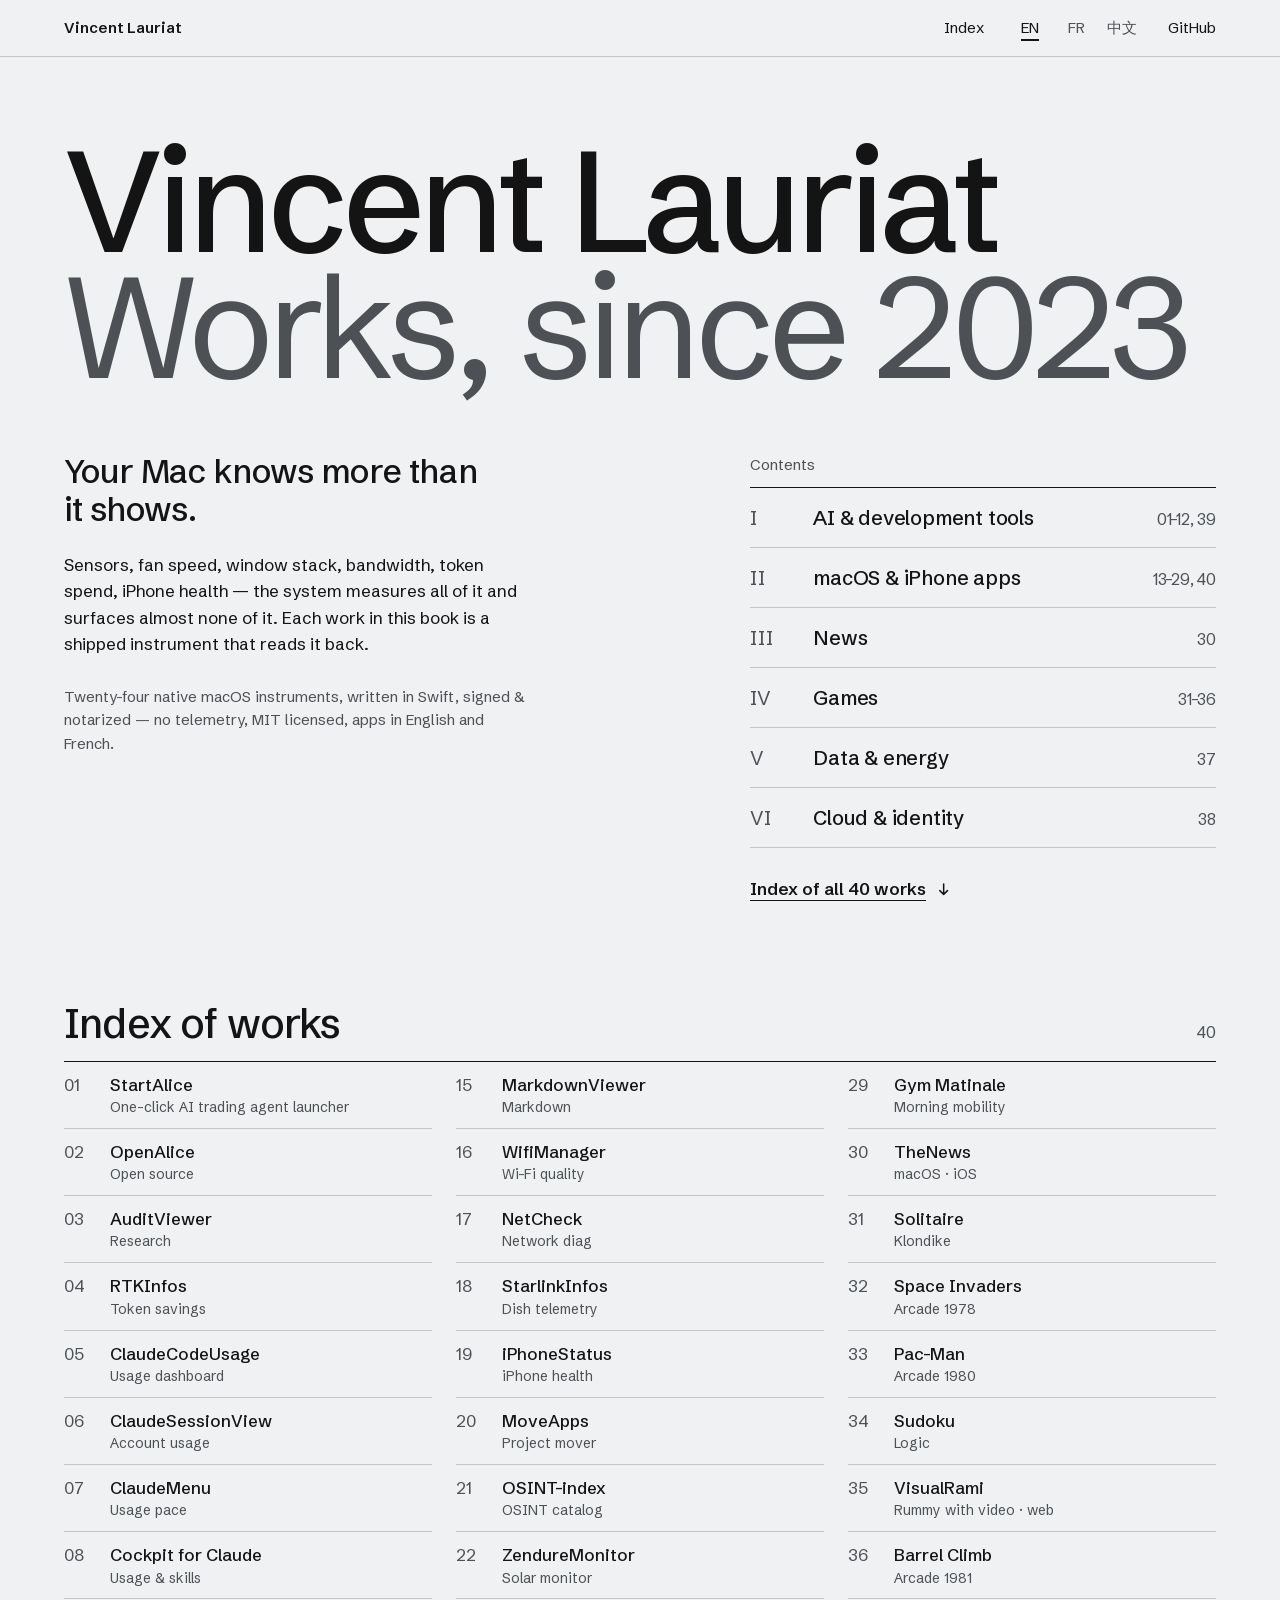
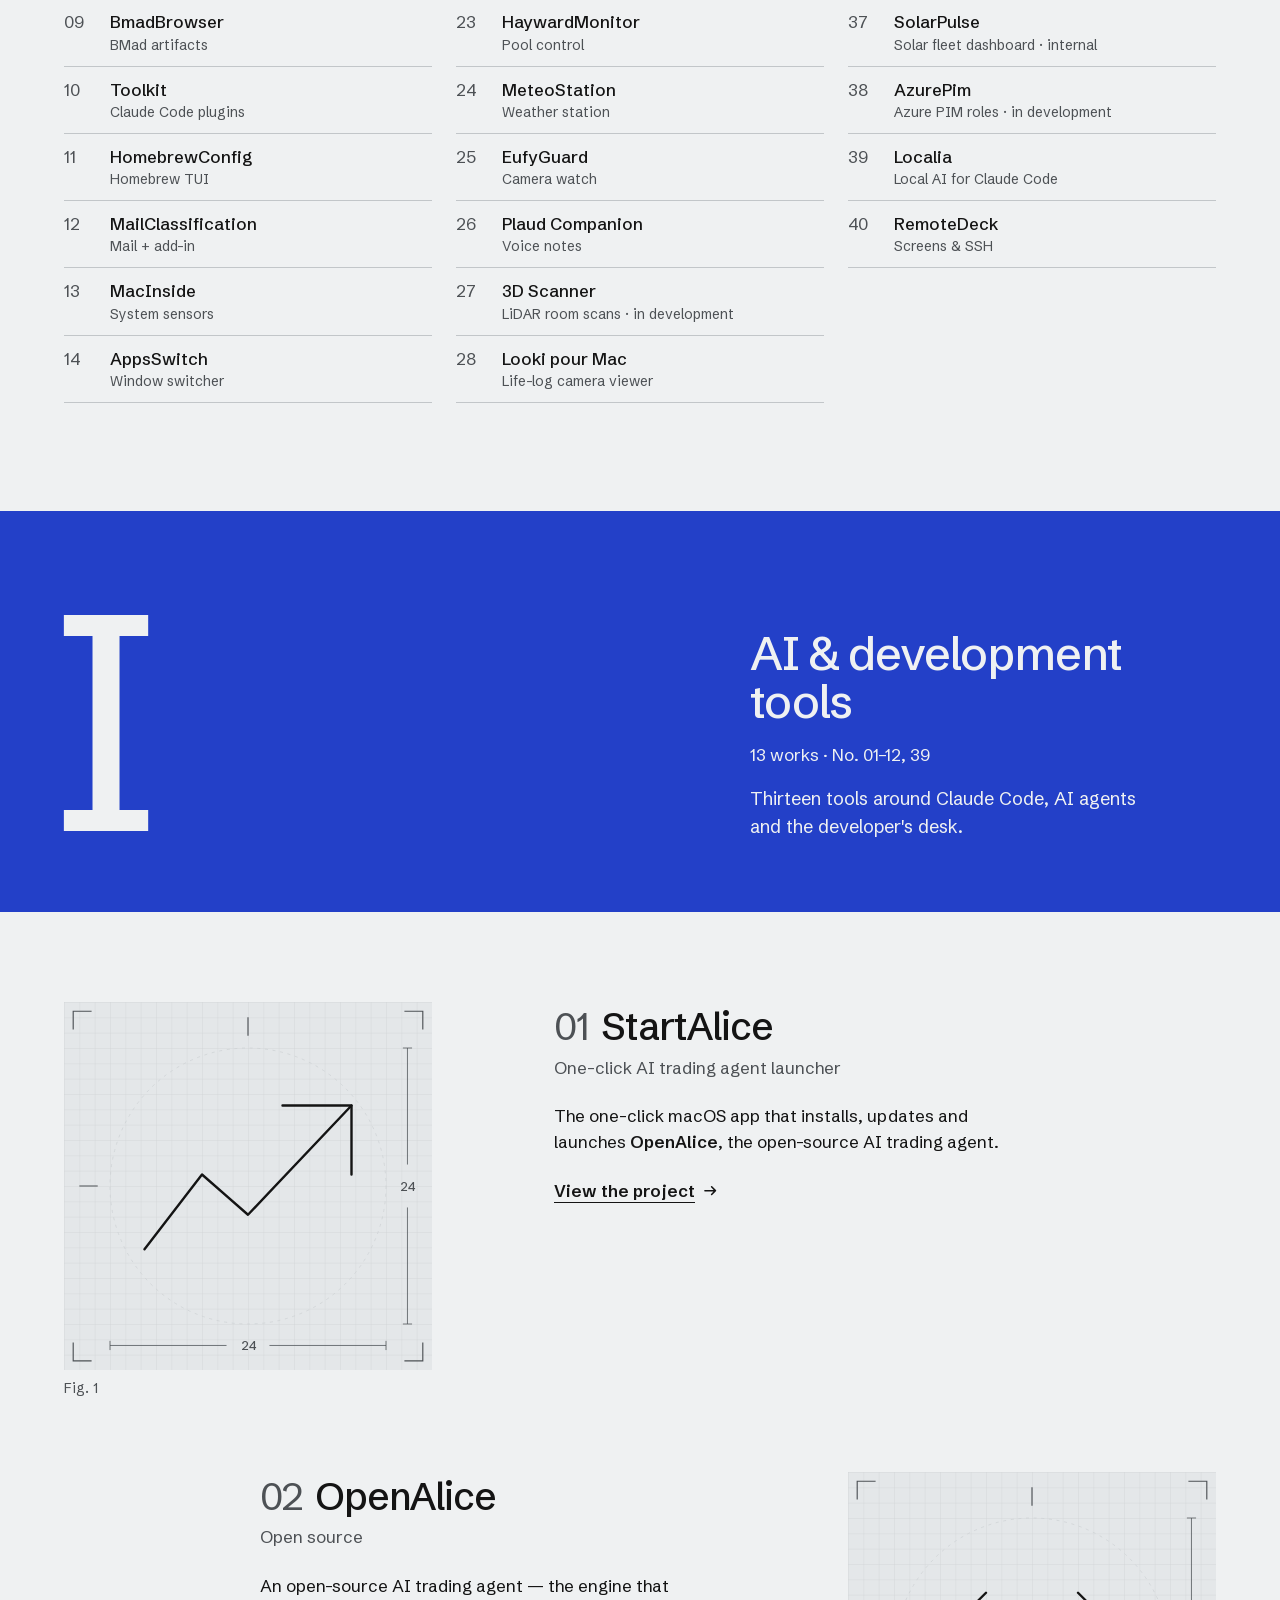
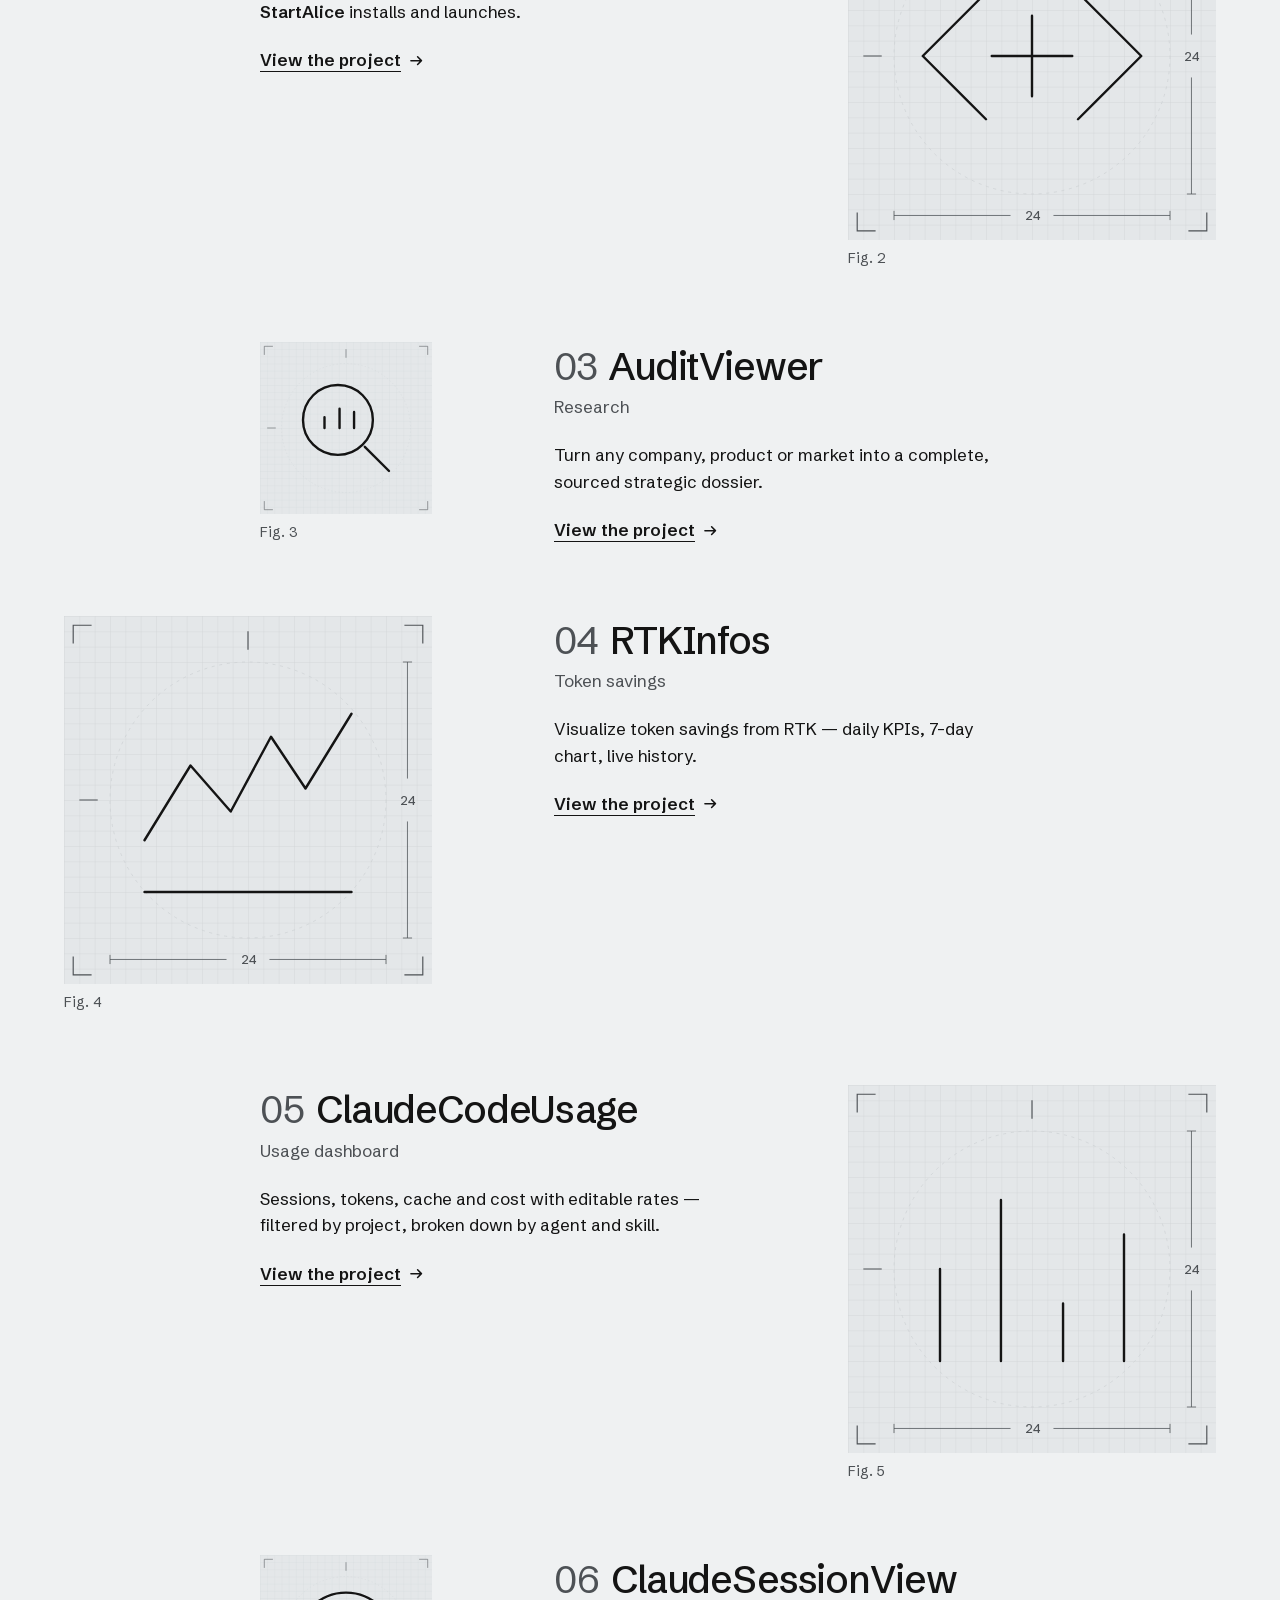
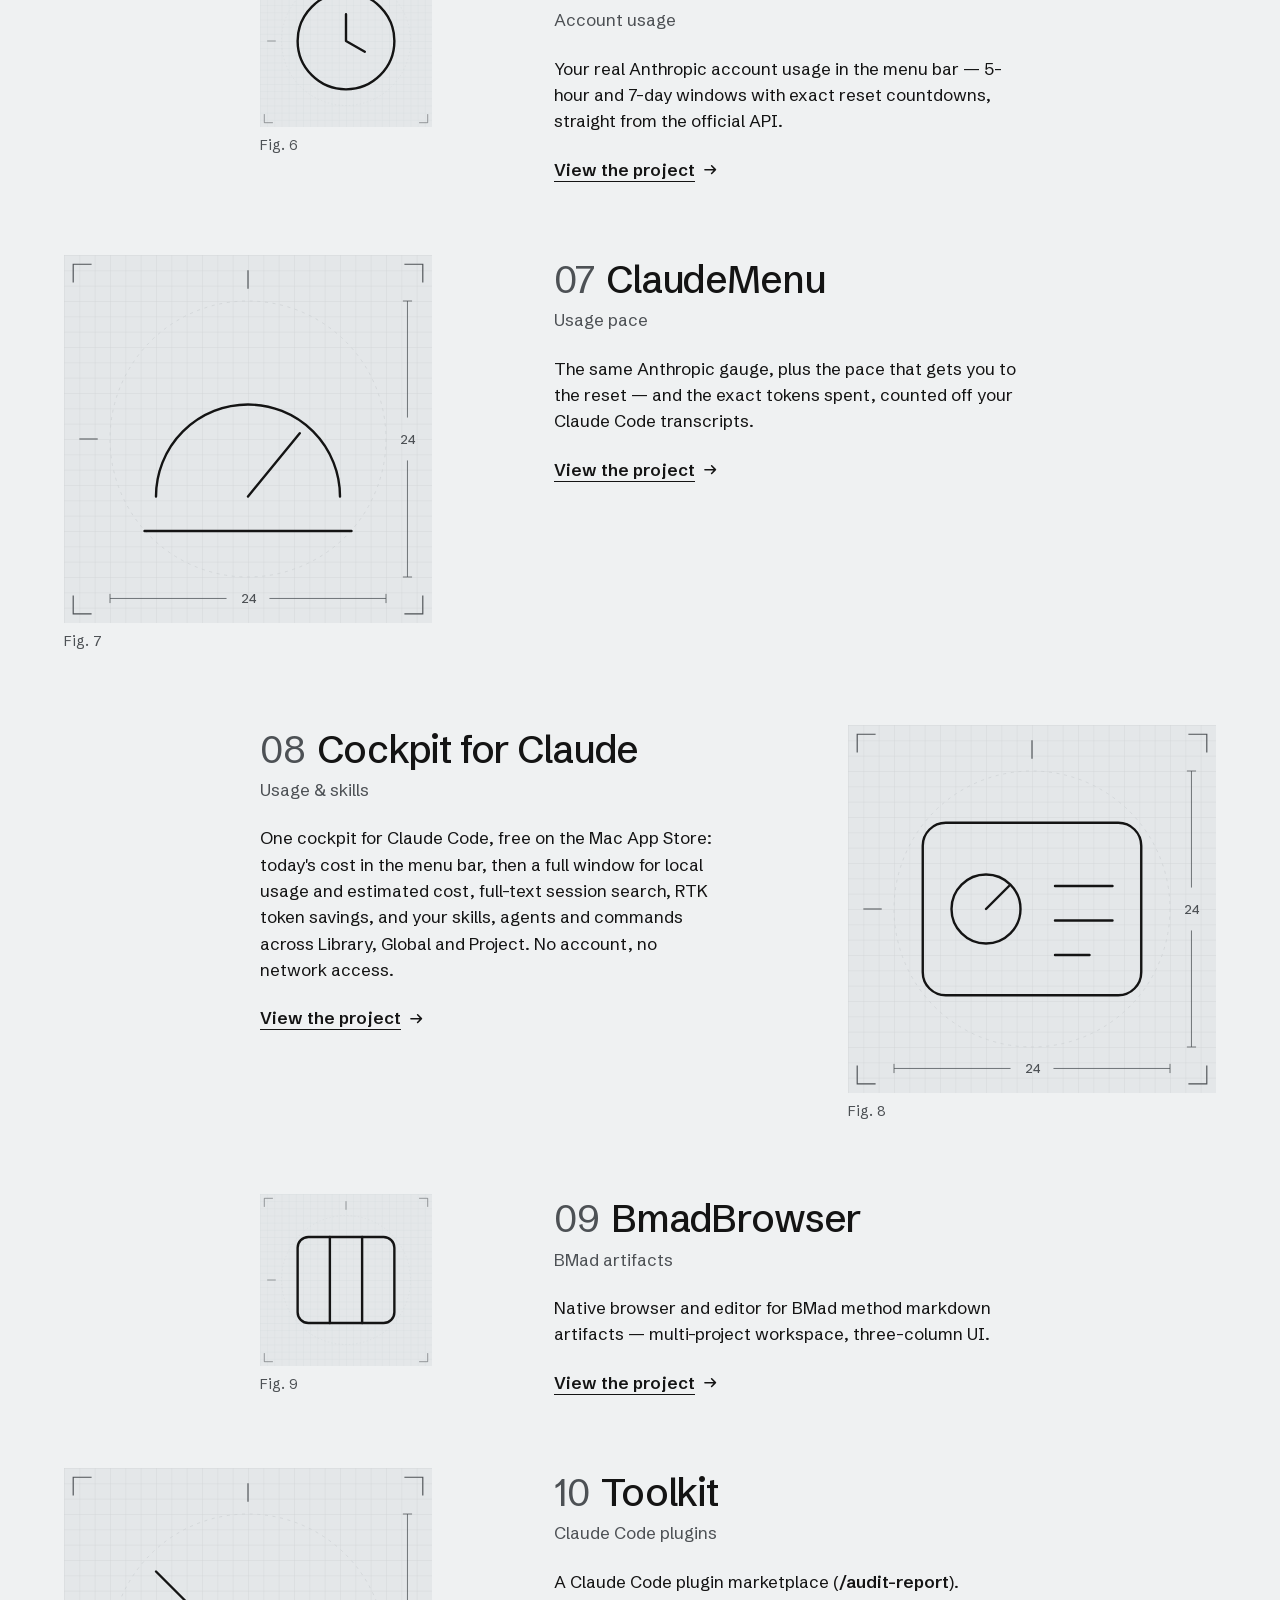
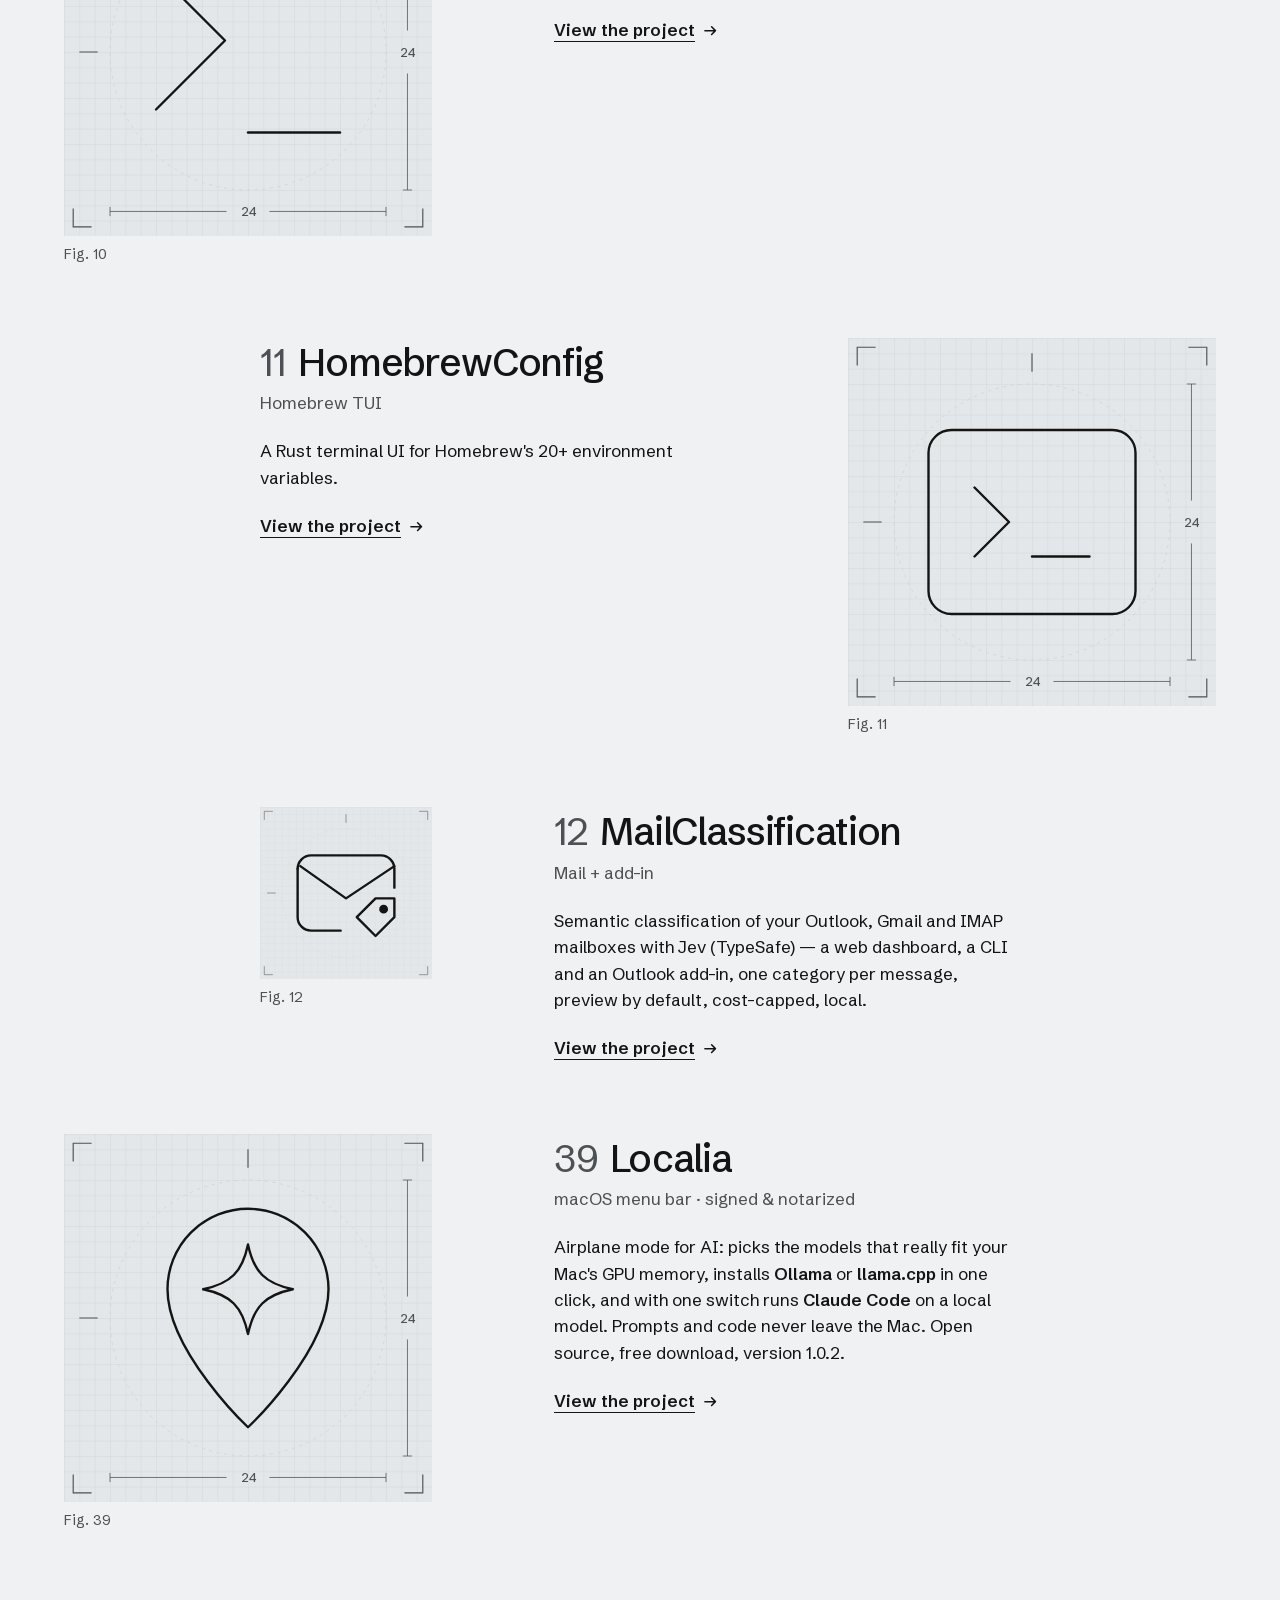
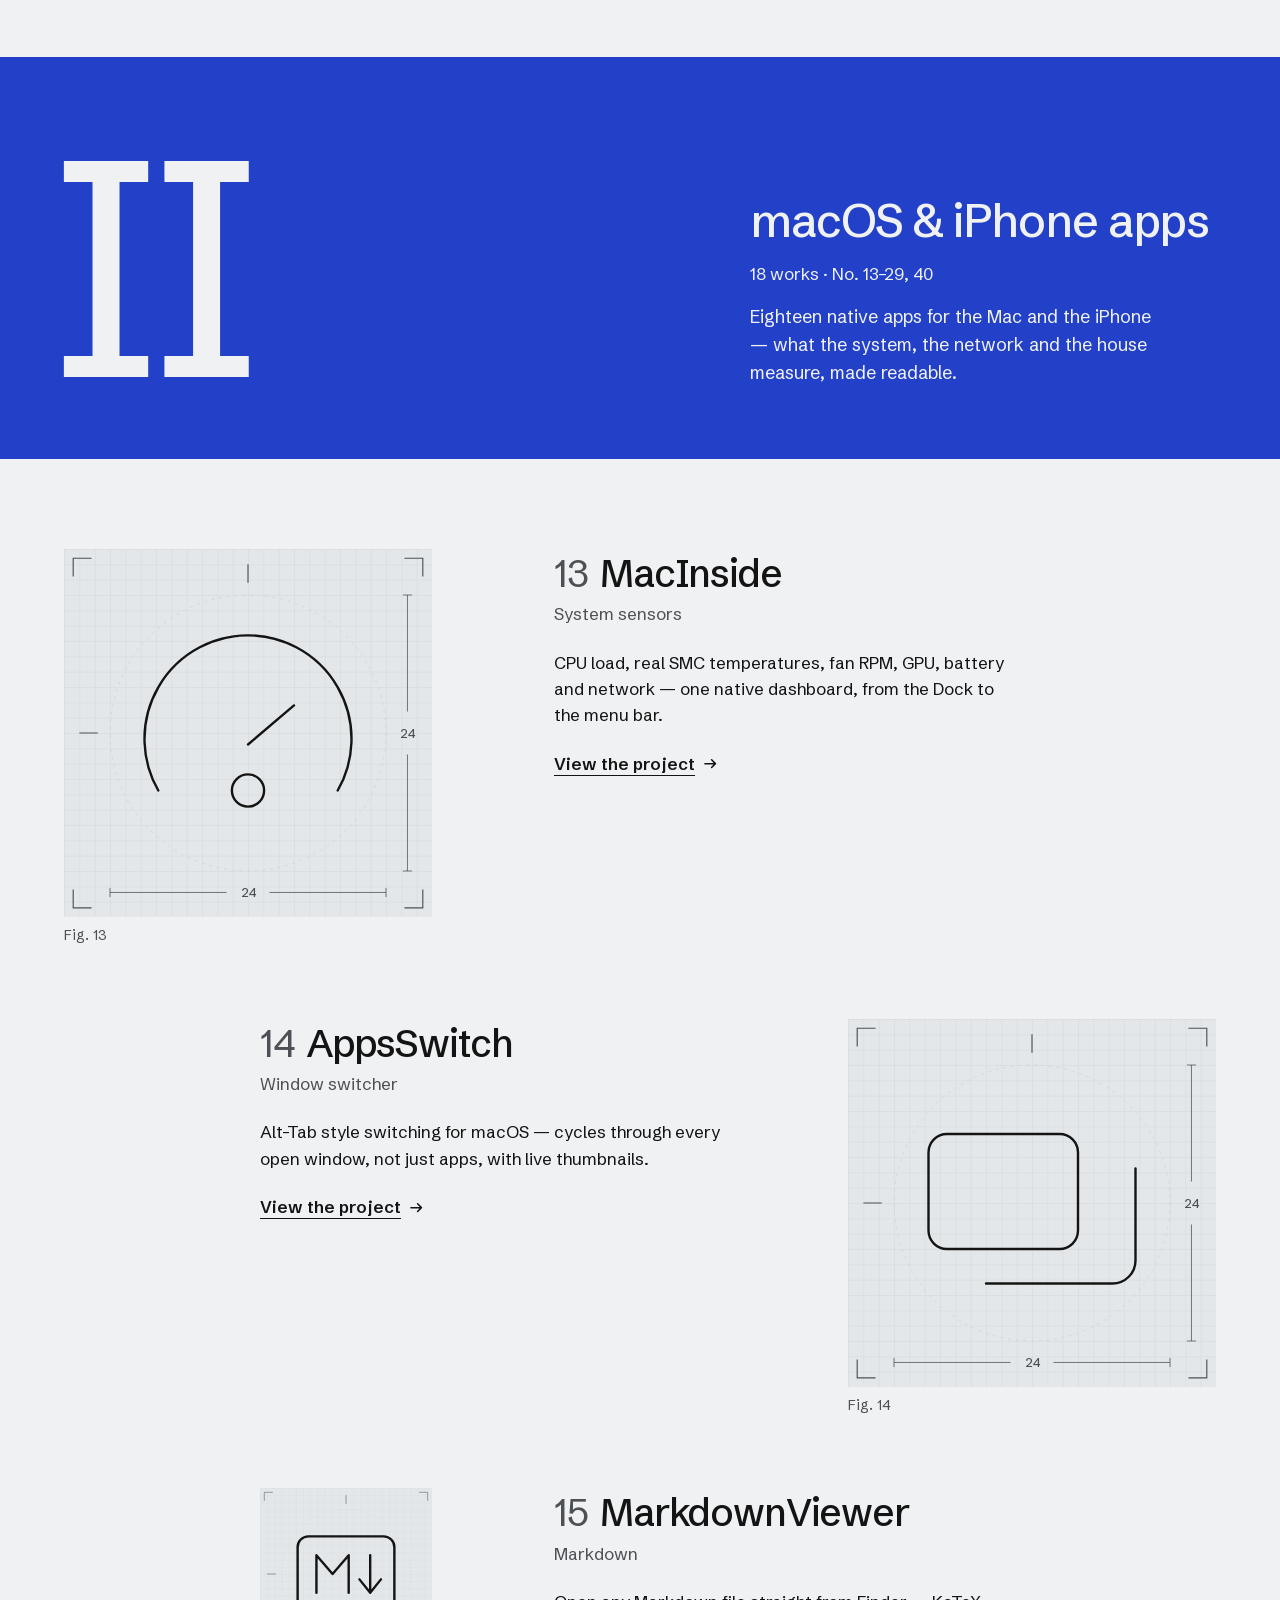
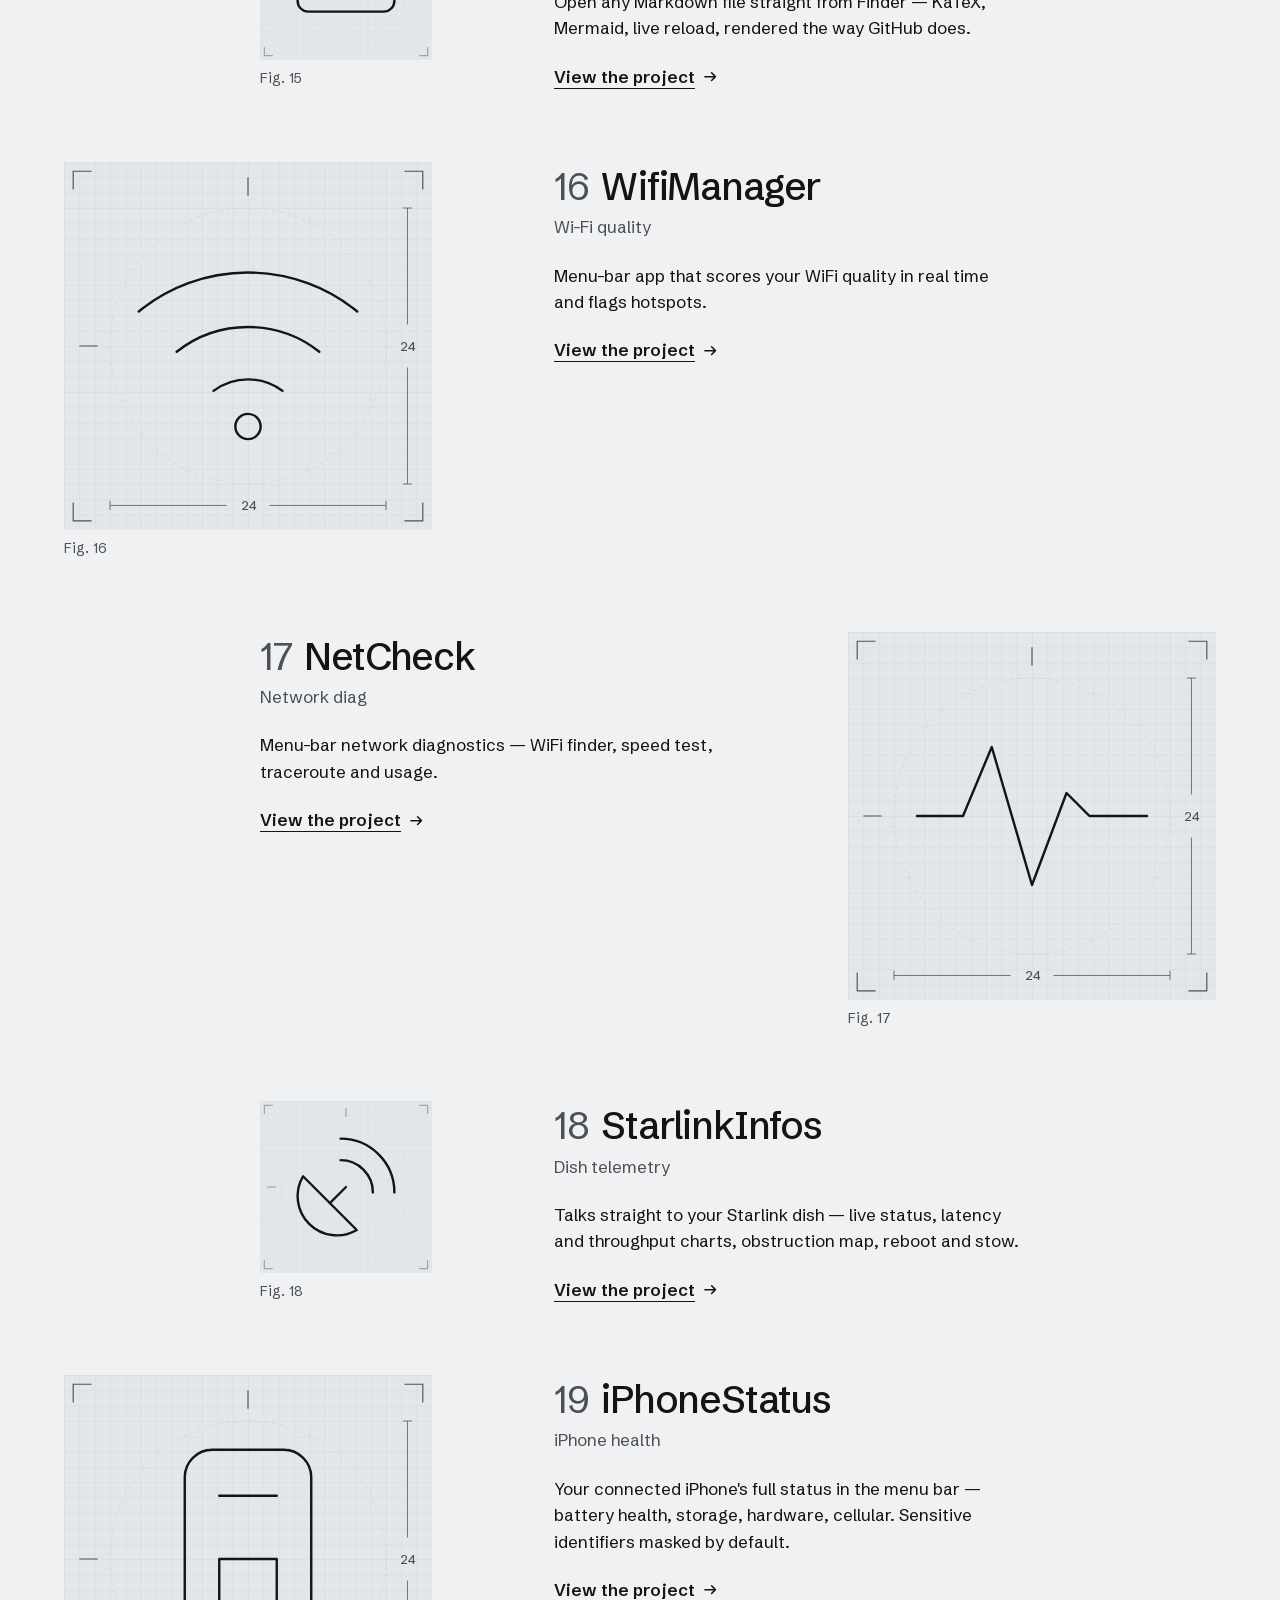
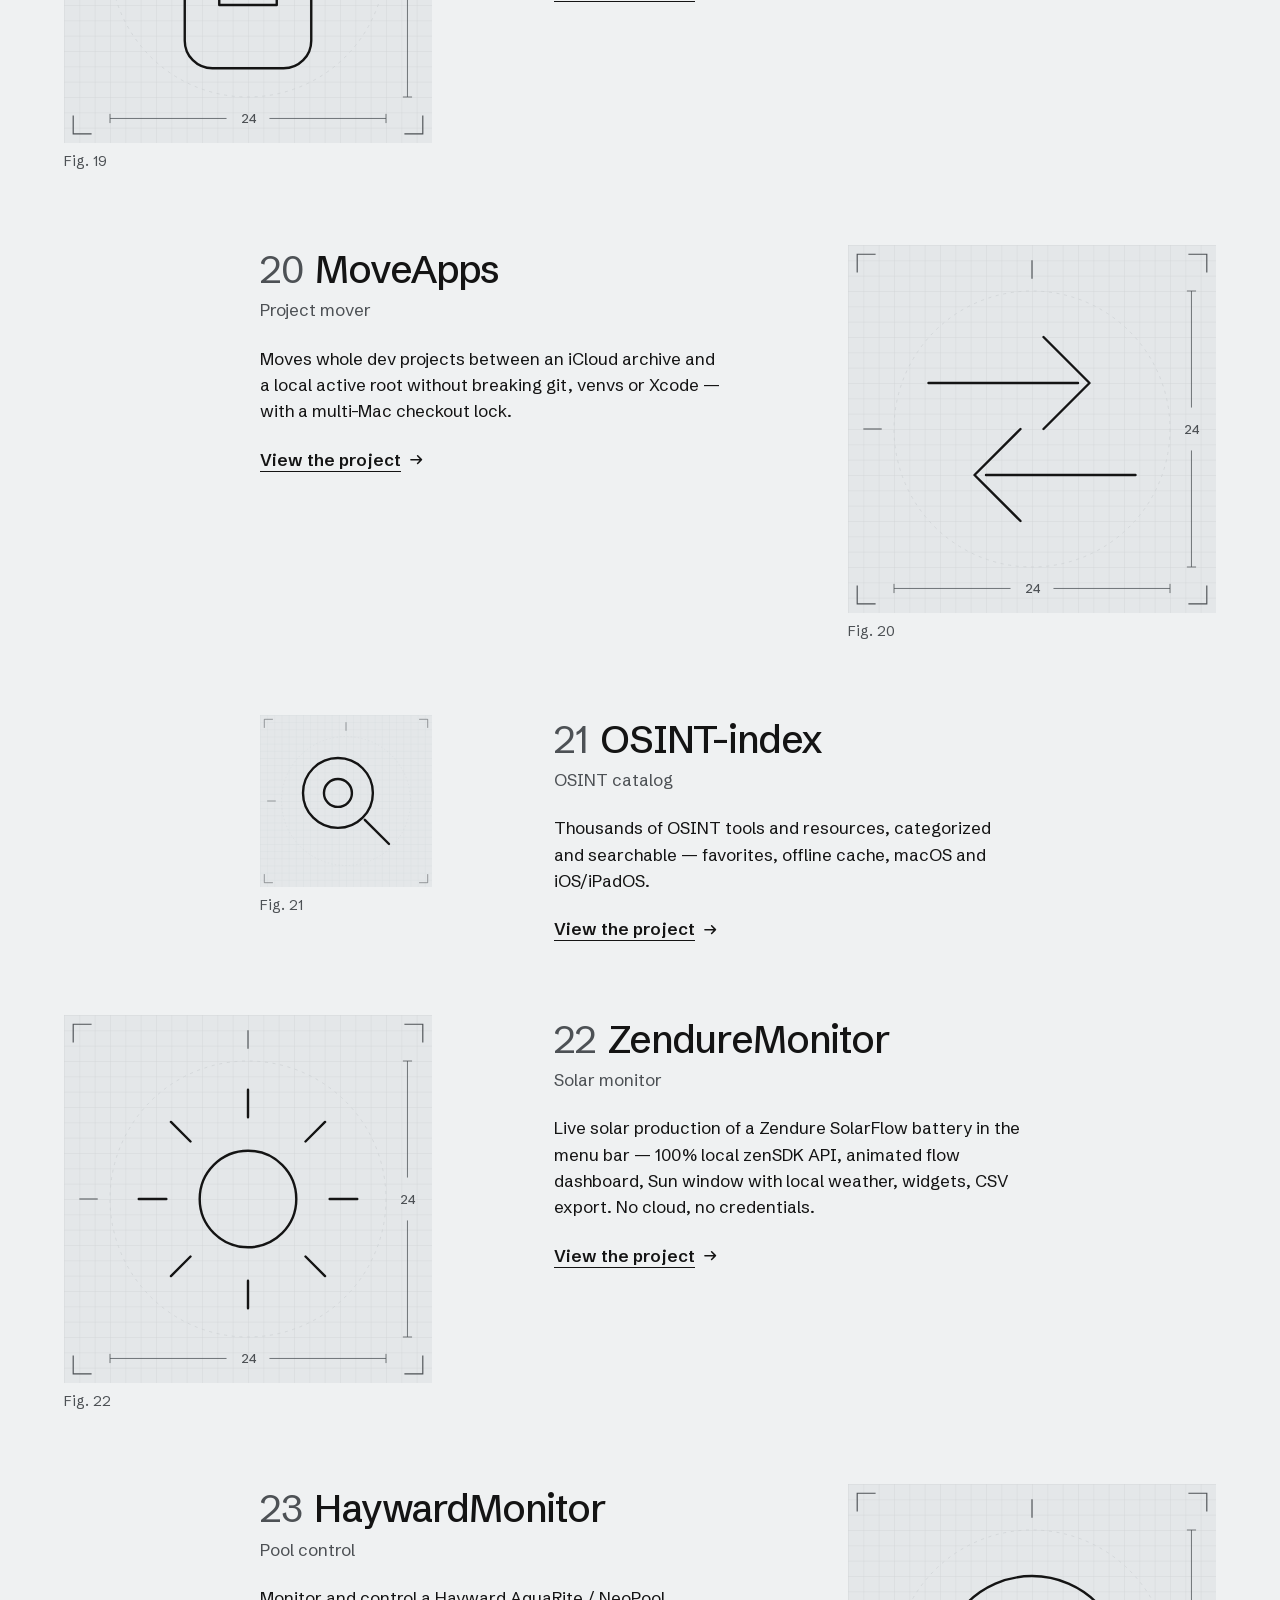
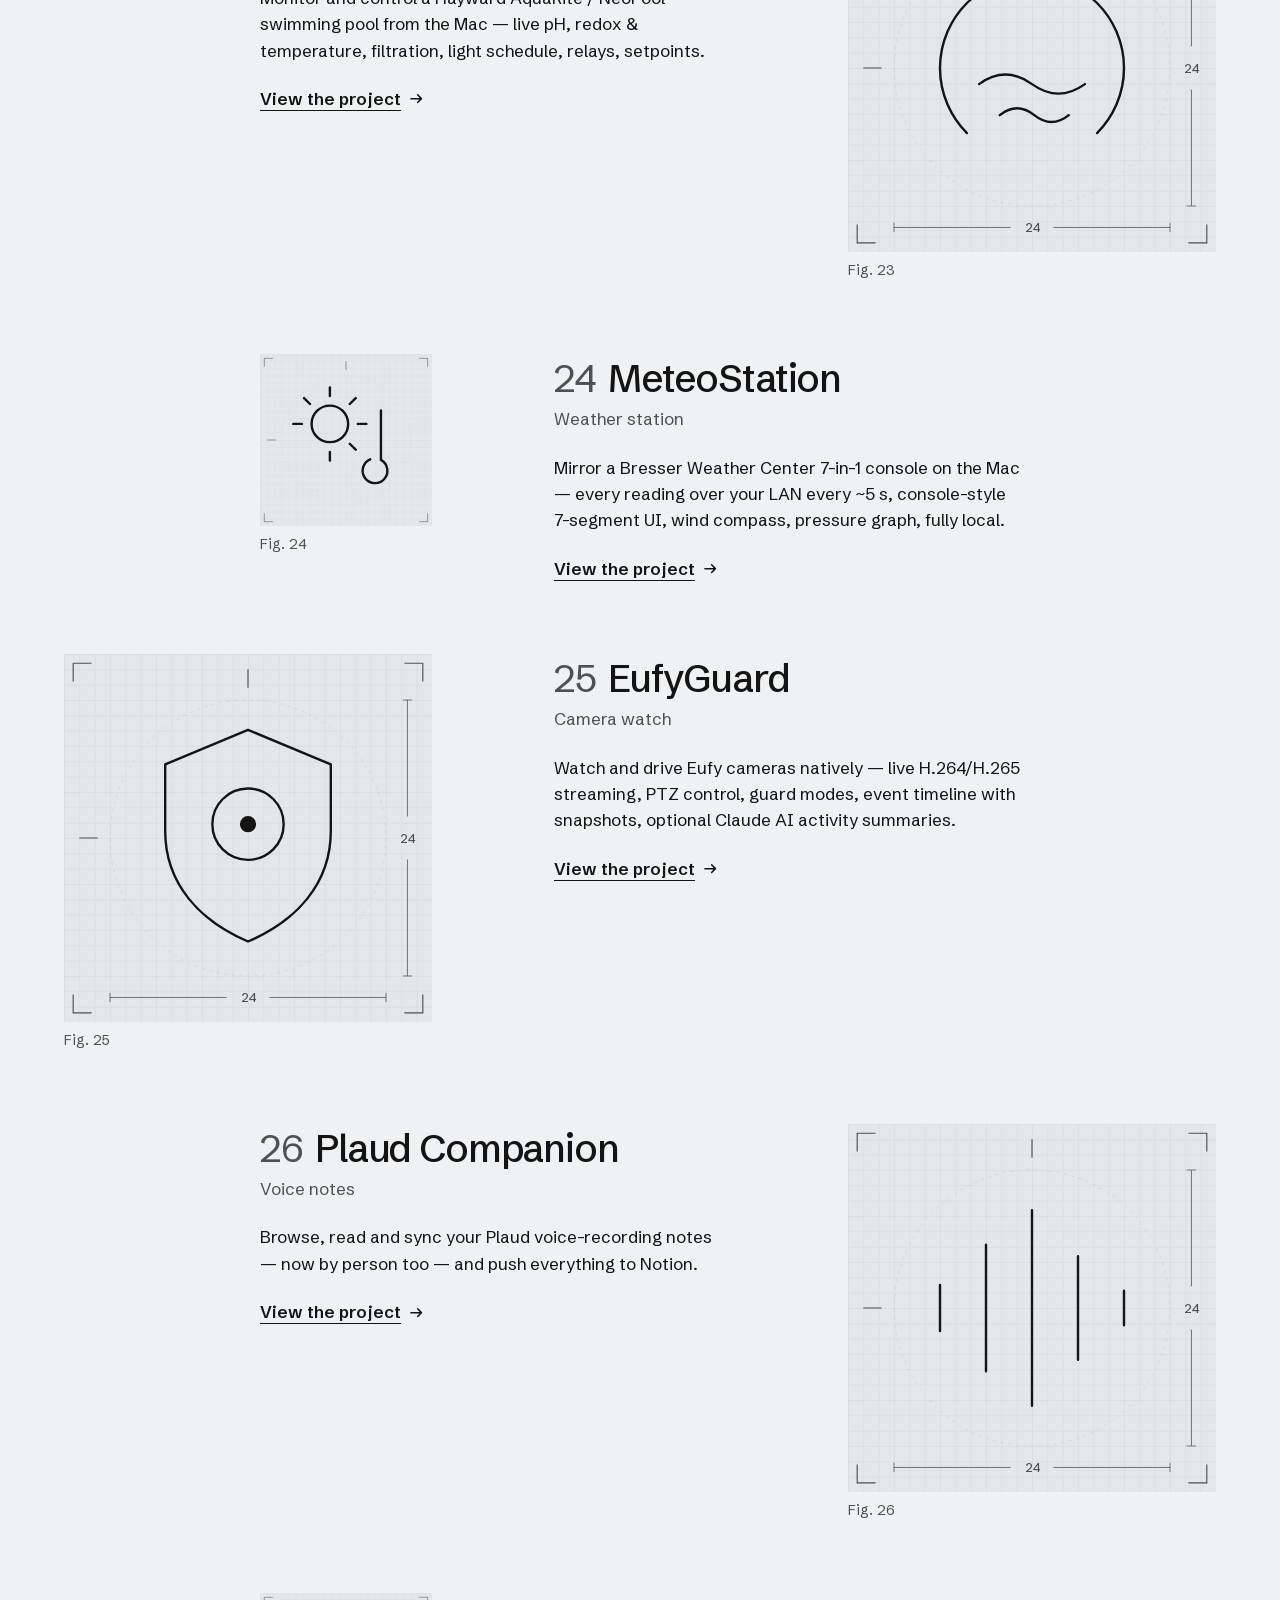
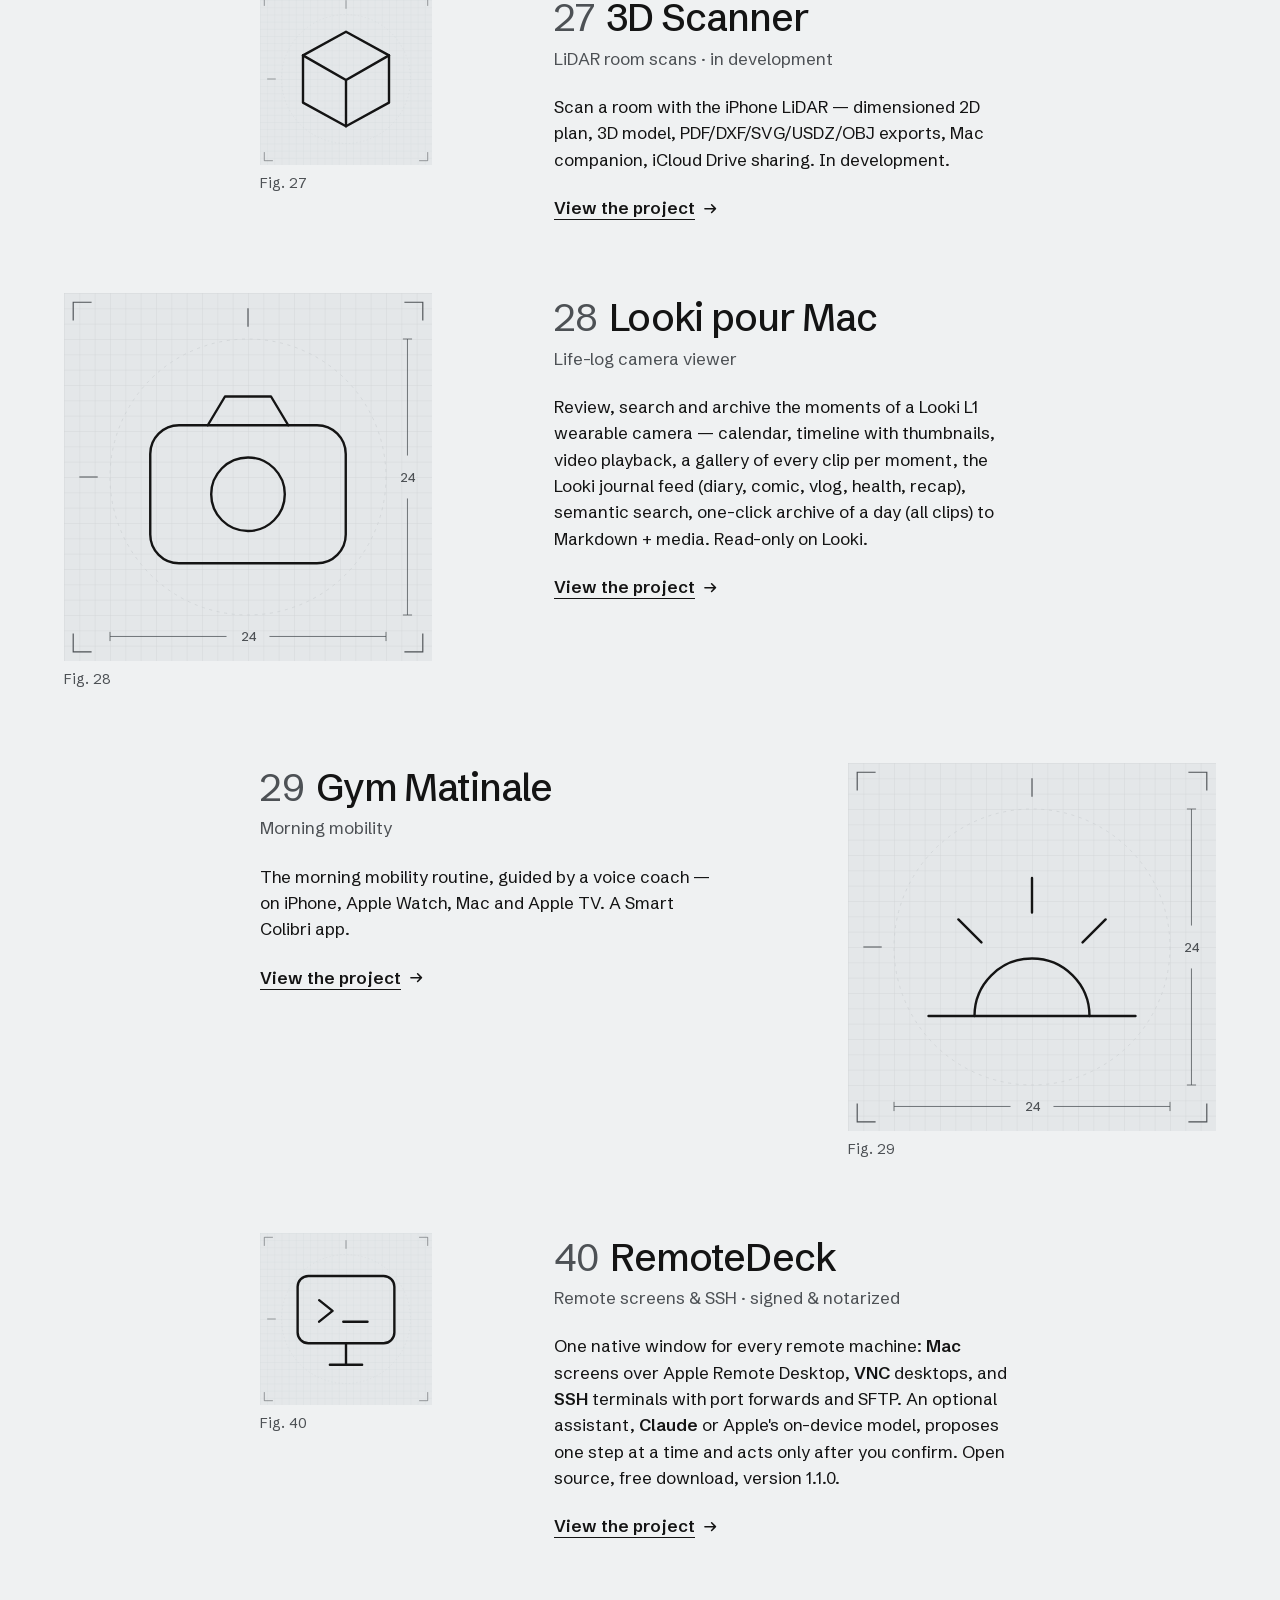
==== index.html @ 37951063 "feat: add RemoteDeck (No. 40) to the macOS apps chapter Card in EN/FR/zh-Hant, index entry, contents" ====
<!DOCTYPE html>
<html lang="en">
<head>
<meta charset="UTF-8">
<meta name="viewport" content="width=device-width, initial-scale=1.0">
<title>Vincent Lauriat — Native macOS instruments, open source</title>
<meta name="description" content="Native, notarized macOS &amp; iOS apps and open-source AI tools by Vincent Lauriat: MacInside, TheNews, StartAlice, OpenAlice, MarkdownViewer, RemoteDeck, AppsSwitch, StarlinkInfos, iPhoneStatus, RTKInfos, ClaudeCodeUsage, ClaudeSessionView, ClaudeMenu, Cockpit for Claude, MailClassification, AuditViewer, NetCheck, WifiManager, BmadBrowser, Plaud Companion, Looki pour Mac, 3D Scanner, Gym Matinale, MoveApps, OSINT-index, HomebrewConfig, Toolkit, ZendureMonitor, HaywardMonitor, MeteoStation, EufyGuard, Solitaire, Space Invaders, Pac-Man, Sudoku, VisualRami, Barrel Climb, AzurePim, Localia.">
<meta property="og:title" content="Vincent Lauriat — Native macOS instruments, open source">
<meta property="og:description" content="Twenty-four native macOS instruments that surface what the system keeps to itself — plus six games. Signed, notarized, open source, no telemetry.">
<meta property="og:type" content="website">
<meta property="og:url" content="https://vincentlauriat.github.io/">
<meta property="og:image" content="https://vincentlauriat.github.io/assets/og.png">
<meta property="og:image:width" content="1200">
<meta property="og:image:height" content="630">
<meta name="twitter:card" content="summary_large_image">
<meta name="theme-color" content="#eff1f2">
<link rel="icon" type="image/svg+xml" href="assets/favicon.svg">
<!-- Schibsted Grotesk (OFL), variable 400–900, sous-ensemble latin auto-hébergé : 47 Ko,
     la seule fonte de la page. Le chinois tombe sur la pile système de base.css. -->
<link rel="preload" href="assets/schibsted.woff2" as="font" type="font/woff2" crossorigin>
<link rel="stylesheet" href="assets/base.css">
<style>
  /* ══ LA MONOGRAPHIE ═══════════════════════════════════════════════════
     Le hub est le livre d'agence d'un seul auteur : page de titre, sommaire,
     index des réalisations, quatre chapitres ouverts par une pleine page cobalt,
     chaque réalisation présentée comme une planche dessinée — son pictogramme
     retracé au trait sur une trame de construction — et une légende.
     Papier gris clair, encre, un seul bleu. Grille de 12 colonnes.
     base.css garde le trilingue et le plancher a11y. */

  @font-face{font-family:"Schibsted Grotesk";src:url("assets/schibsted.woff2") format("woff2");
    font-weight:400 900;font-display:swap}

  :root{
    --paper:#eff1f2;    /* papier gris clair froid, ni crème ni blanc pur */
    --plate:#e4e7e9;    /* fond des planches */
    --ink:#141414;
    --ink-2:#4d5155;    /* légendes, rôles : 7.1:1 sur le papier, 6.4:1 sur les planches */
    --rule:#c2c6c9;
    --grid:#cfd3d6;     /* trame de construction */
    --cobalt:#2340c8;   /* l'unique couleur : ouvertures de chapitre, survol */
    --on-cobalt:#eff1f2;
    --accent:var(--cobalt); --on-accent:var(--on-cobalt);
    --sans:"Schibsted Grotesk", -apple-system, BlinkMacSystemFont, "Segoe UI", Helvetica, Arial,
           "PingFang TC", "Noto Sans TC", "Microsoft JhengHei", sans-serif;
    --gut:clamp(20px,5vw,72px);
    --col:24px;
  }
  html{color-scheme:light;background:var(--paper);scroll-padding-top:72px}
  body{font-family:var(--sans);font-size:1.0625rem;line-height:1.55;color:var(--ink);background:var(--paper);
    -webkit-font-smoothing:antialiased;font-feature-settings:"tnum" 0}
  html body.lang-zh{font-family:var(--sans)}
  html body.lang-zh .title h1{font-size:clamp(3rem,8.4vw,8.5rem);line-height:1}
  /* base.css redescend les h2 en chinois : on rétablit l'échelle du livre */
  html body.lang-zh .index h2{font-size:clamp(1.8rem,3.2vw,2.8rem)}
  html body.lang-zh .op-text h2{font-size:clamp(2rem,3.6vw,3.4rem)}
  html body.lang-zh .colophon h2{font-size:1.25rem}
  h1,h2,h3{font-weight:500;letter-spacing:-.02em;line-height:1.05}
  ::selection{background:var(--cobalt);color:var(--on-cobalt)}
  a{color:inherit}
  :focus-visible{outline:2px solid var(--cobalt);outline-offset:4px;border-radius:0}
  .wrap{max-width:1440px;margin-inline:auto;padding-inline:var(--gut)}
  .g12{display:grid;grid-template-columns:repeat(12,minmax(0,1fr));column-gap:var(--col)}
  .num{font-variant-numeric:tabular-nums}

  /* ── Titre courant ── */
  .running{position:sticky;top:0;z-index:20;background:var(--paper);border-bottom:1px solid var(--rule)}
  .running .wrap{display:flex;align-items:center;gap:24px;min-height:56px;font-size:.9375rem}
  .running .au{font-weight:600;text-decoration:none}
  .running .chap{color:var(--ink-2);flex:1;white-space:nowrap;overflow:hidden;text-overflow:ellipsis}
  .running .ix{text-decoration:none;display:inline-flex;align-items:center;min-height:44px}
  .running .ix:hover,.running .gh:hover{text-decoration:underline;text-underline-offset:4px}
  .langs{display:flex;gap:2px}
  .langs button{font:inherit;min-height:44px;min-width:44px;padding:0 6px;border:0;background:transparent;color:var(--ink-2);cursor:pointer}
  .langs button.on{color:var(--ink);text-decoration:underline;text-underline-offset:6px;text-decoration-thickness:2px}
  .langs button:not(.on):hover{color:var(--ink)}
  .gh{text-decoration:none;display:inline-flex;align-items:center;min-height:44px}

  /* ── Page de titre ── */
  .title{padding:clamp(48px,9vh,112px) 0 clamp(56px,10vh,120px)}
  .title h1{grid-column:1/-1;font-size:clamp(3.4rem,11.2vw,11.5rem);line-height:.88;letter-spacing:-.04em;font-weight:500}
  .title h1 .sub{display:block;color:var(--ink-2);font-weight:400}
  .t-left{grid-column:1/7;margin-top:clamp(40px,7vh,88px)}
  .t-right{grid-column:8/-1;margin-top:clamp(40px,7vh,88px)}
  .thesis{font-size:clamp(1.6rem,2.6vw,2.4rem);line-height:1.12;font-weight:500;letter-spacing:-.02em;max-width:20ch}
  .lede{margin-top:24px;max-width:46ch;color:var(--ink)}
  .colophon-line{margin-top:28px;color:var(--ink-2);max-width:52ch;font-size:.9375rem}
  .lbl{font-size:.9375rem;color:var(--ink-2);padding-bottom:10px;border-bottom:1px solid var(--ink)}
  .contents{list-style:none}
  .contents a{display:grid;grid-template-columns:3.2rem minmax(0,1fr) auto;align-items:baseline;gap:12px;
    padding:14px 0;border-bottom:1px solid var(--rule);text-decoration:none;font-size:1.25rem;font-weight:500;letter-spacing:-.01em}
  .contents .cn{color:var(--ink-2);font-weight:400}
  .contents .cr{color:var(--ink-2);font-weight:400;font-size:1rem;font-variant-numeric:tabular-nums}
  .contents a:hover .ct{color:var(--cobalt)}
  .to-index{display:inline-flex;align-items:center;gap:10px;min-height:44px;margin-top:20px;font-weight:600;
    text-decoration:underline;text-underline-offset:5px;text-decoration-thickness:1px}
  .to-index:hover{color:var(--cobalt)}

  /* ── Index des réalisations ── */
  .index{padding:0 0 clamp(72px,12vh,140px)}
  .index h2{grid-column:1/-1;font-size:clamp(1.8rem,3.2vw,2.8rem);display:flex;justify-content:space-between;align-items:baseline;
    gap:24px;padding-bottom:16px;border-bottom:1px solid var(--ink)}
  .index h2 .num{font-size:1rem;color:var(--ink-2);font-weight:400;letter-spacing:0}
  .ilist{grid-column:1/-1;list-style:none;columns:3 18rem;column-gap:var(--col)}
  .ilist li{break-inside:avoid}
  .ilist a{display:grid;grid-template-columns:2.4rem minmax(0,1fr);column-gap:8px;padding:10px 0 11px;
    border-bottom:1px solid var(--rule);text-decoration:none;min-height:44px}
  .ino{color:var(--ink-2);font-variant-numeric:tabular-nums;grid-row:1/3}
  .inm{font-weight:500}
  .irl{grid-column:2;color:var(--ink-2);font-size:.875rem;line-height:1.35}
  .ilist a:hover .inm{color:var(--cobalt)}

  /* ── Ouvertures de chapitre : la pleine page cobalt ── */
  .opener{background:var(--cobalt);color:var(--on-cobalt);padding:clamp(56px,10vh,120px) 0 clamp(48px,8vh,96px)}
  .op-grid{display:grid;grid-template-columns:repeat(12,minmax(0,1fr));column-gap:var(--col);align-items:end}
  .numeral{grid-column:1/7;font-size:clamp(7rem,24vw,22rem);line-height:.78;letter-spacing:-.06em;font-weight:400;margin-left:-.04em}
  .op-text{grid-column:8/-1}
  .op-text h2{font-size:clamp(2rem,3.6vw,3.4rem);letter-spacing:-.025em}
  .op-count{margin-top:16px;font-variant-numeric:tabular-nums}
  .op-intro{margin-top:16px;max-width:38ch;font-size:1.125rem}

  /* ── Les réalisations : planche + légende, trois mises en page qui alternent ── */
  .works{padding:clamp(64px,10vh,120px) var(--gut) clamp(40px,6vh,72px)}
  .work{margin-bottom:clamp(56px,8vh,104px)}
  .wl{display:grid;grid-template-columns:repeat(12,minmax(0,1fr));column-gap:var(--col);align-items:start;text-decoration:none}
  .plate{margin:0}
  .plate figcaption{margin-top:8px;font-size:.875rem;color:var(--ink-2);font-variant-numeric:tabular-nums}
  .dwg{display:block;width:100%;height:auto;color:var(--ink)}
  .dwg .ic{fill:none;stroke:var(--ink);stroke-linecap:round;stroke-linejoin:round}
  .dwg .ic.filled{fill:var(--ink);stroke:none}
  /* hiérarchie des traits : l'objet en trait fort, repères et cotes en trait fin, trame en cheveu */
  .dwg .ic *{vector-effect:non-scaling-stroke;stroke-width:2.4px}
  .cap{padding-top:4px}
  .wno{display:inline-block;margin-right:.32em;color:var(--ink-2);font-weight:400;font-variant-numeric:tabular-nums}
  .wn{margin-top:0;font-size:clamp(1.9rem,3vw,2.75rem);letter-spacing:-.03em;overflow-wrap:break-word}
  .role{margin-top:8px;color:var(--ink-2);font-size:1.0625rem}
  .desc{margin-top:22px;max-width:52ch}
  .desc b{font-weight:600}
  .go{display:inline-flex;align-items:center;gap:8px;margin-top:22px;font-weight:600;
    text-decoration:underline;text-underline-offset:5px;text-decoration-thickness:1px}
  .arw{width:.9em;height:.9em;fill:none;stroke:currentColor;stroke-width:1.6;stroke-linecap:round;stroke-linejoin:round;flex:none}
  .to-index .arw{transform:rotate(90deg)}
  .wl:hover .wn,.wl:hover .go,.wl:focus-visible .wn,.wl:focus-visible .go{color:var(--cobalt)}
  .wl:hover .dwg .ic,.wl:focus-visible .dwg .ic{stroke:var(--cobalt)}
  .wl:hover .dwg .ic.filled,.wl:focus-visible .dwg .ic.filled{fill:var(--cobalt)}
  /* A : grande planche à gauche · B : planche à droite · C : petite planche, légende large */
  .wa .plate{grid-column:1/5}  .wa .cap{grid-column:6/11}
  .wb .plate{grid-column:9/-1;grid-row:1} .wb .cap{grid-column:3/8;grid-row:1}
  .wc .plate{grid-column:3/5}  .wc .cap{grid-column:6/11}
  .wc .dims{display:none}

  /* le traceur : la tête passe une fois de gauche à droite quand la planche entre à l'écran */
  .dwg.pending .ic{clip-path:inset(0 100% 0 0) view-box}
  .dwg.drawn .ic{clip-path:inset(0 0 0 0) view-box;transition:clip-path 1.3s cubic-bezier(.65,0,.35,1)}

  /* ── Colophon ── */
  .colophon{border-top:1px solid var(--ink);padding:40px 0 64px}
  .colophon .c1{grid-column:1/6} .colophon .c2{grid-column:7/10} .colophon .c3{grid-column:10/-1}
  .colophon h2{font-size:1.25rem;margin-bottom:12px}
  .colophon p{color:var(--ink-2);max-width:52ch;font-size:.9375rem}
  .colophon p + p{margin-top:10px}
  .colophon a{color:var(--ink);text-underline-offset:4px}
  .colophon a:hover{color:var(--cobalt)}

  @media (max-width:960px){
    .t-left{grid-column:1/-1}
    .t-right{grid-column:1/-1;margin-top:48px}
    .numeral{grid-column:1/-1}
    .op-text{grid-column:1/-1;margin-top:24px}
    .wa .plate,.wb .plate{grid-column:1/6;grid-row:auto} .wa .cap,.wb .cap{grid-column:7/-1;grid-row:auto}
    .wc .plate{grid-column:1/5} .wc .cap{grid-column:6/-1}
    .colophon .c1,.colophon .c2,.colophon .c3{grid-column:1/-1;margin-top:24px}
  }
  @media (max-width:600px){
    body{font-size:1rem}
    .running .chap,.running .gh{display:none}
    .running .wrap{gap:12px}
    /* la planche A reste une planche sur téléphone : pleine colonne, légende dessous */
    .wa .plate{grid-column:1/-1}
    .wa .cap{grid-column:1/-1;margin-top:16px}
    .wb .dims{display:none}
    .wb .plate,.wc .plate{grid-column:1/5}
    .wb .cap,.wc .cap{grid-column:5/-1;padding-top:0}
    .wl{column-gap:16px}
    .wn{font-size:1.5rem;margin-top:4px}
    .desc{margin-top:12px;font-size:.9375rem}
    .go{margin-top:12px}
    .work{margin-bottom:48px}
    .ilist{columns:2;column-gap:16px}
    .irl{display:none}
    .ilist a{grid-template-columns:1.9rem minmax(0,1fr);align-items:center}
    .ino{grid-row:auto}
    .inm{overflow-wrap:break-word}
  }
  @media (prefers-reduced-motion: reduce){
    .dwg.pending .ic{clip-path:none}
  }
</style>
<script defer src="/vl.js"></script>
</head>
<body class="lang-en">
<!-- THESIS: the hub is one author's monograph — a title page, a contents list, an index of
     works, four chapters, every project a numbered plate; it refuses the dev-portfolio grid,
     the costume of the old case and the decoration of the teletext round.
     OWN-WORLD: cool light-grey paper, ink, one cobalt; Schibsted Grotesk only; a 12-column
     grid with generous margins; each work drawn as its own pictogram on a construction-grid
     plate with crop marks; full-bleed cobalt chapter openers with a large roman numeral.
     STORY: the visitor reads the author's name and thesis, finds a work in the contents or
     the index, reads its plate and caption, opens its project page; peers read the rigour.
     FIRST VIEWPORT: running head; author name across the page at display scale; thesis and
     lede left; contents with work ranges and the index link right.
     FORM: architect's monograph — pinned by Vincent on 2026-10-12 after the teletext build,
     superseding the roll of seed c3721d9a.
     FINISH: unreviewed and undocumented is unfinished; this build ends with the finish
     review, the verdict, DESIGN.md, and every shipping raster carrying its provenance. -->

<svg width="0" height="0" style="position:absolute" aria-hidden="true" focusable="false">
  <defs>
    <pattern id="grid" width="10" height="10" patternUnits="userSpaceOnUse">
      <rect width="10" height="10" style="fill:var(--plate)"/>
      <path d="M10 0H0V10" style="fill:none;stroke:var(--grid)" stroke-width=".5"/>
    </pattern>
    <g id="marks" style="fill:none;stroke:var(--ink-2)" stroke-width=".75">
      <path d="M6 18V6h12M222 6h12v12M234 222v12h-12M18 234H6v-12"/>
      <path d="M120 10v12M10 120h12"/>
      <circle cx="120" cy="120" r="90" style="stroke:var(--grid)" stroke-width=".5" stroke-dasharray="2 3"/>
    </g>
    <!-- cotes : largeur et hauteur du dessin, 24 unités de la grille d'origine ; réservées aux grandes planches -->
    <g id="dims" style="fill:none;stroke:var(--ink-2)" stroke-width=".5">
      <path d="M30 224h76M134 224h76M30 221v6M210 221v6M224 30v76M224 134v76M221 30h6M221 210h6"/>
      <text x="120" y="227" text-anchor="middle" style="fill:var(--ink-2);stroke:none;font:500 8px var(--sans)">24</text>
      <text x="224" y="123" text-anchor="middle" style="fill:var(--ink-2);stroke:none;font:500 8px var(--sans)">24</text>
    </g>
  </defs>
</svg>

<a class="skip" href="#index"><span class="en">Skip to the index of works</span><span class="fr">Aller à l'index des réalisations</span><span class="zh">跳至作品索引</span></a>

<header class="running">
  <div class="wrap">
    <a class="au" href="#top">Vincent Lauriat</a>
    <span class="chap" id="chap" aria-hidden="true"></span>
    <a class="ix" href="#index"><span class="en">Index</span><span class="fr">Index</span><span class="zh">索引</span></a>
    <div class="langs" role="group" aria-label="Language / Langue / 語言">
      <button type="button" data-lang="en" class="on" onclick="setLang('en')">EN</button>
      <button type="button" data-lang="fr" onclick="setLang('fr')">FR</button>
      <button type="button" data-lang="zh" onclick="setLang('zh')">中文</button>
    </div>
    <a class="gh" href="https://github.com/vincentlauriat" target="_blank" rel="noopener">GitHub</a>
  </div>
</header>

<main id="top">

  <section class="title" aria-labelledby="h-title">
    <div class="wrap g12">
      <h1 id="h-title">Vincent Lauriat<span class="sub"><span class="en">Works, since 2023</span><span class="fr">Réalisations, depuis 2023</span><span class="zh">作品，自 2023 年起</span></span></h1>
      <div class="t-left">
        <p class="thesis"><span class="en">Your Mac knows more than it shows.</span><span class="fr">Votre Mac en sait plus qu'il n'en montre.</span><span class="zh">你的 Mac 知道的，遠比它顯示的多。</span></p>
        <p class="lede"><span class="en">Sensors, fan speed, window stack, bandwidth, token spend, iPhone health — the system measures all of it and surfaces almost none of it. Each work in this book is a shipped instrument that reads it back.</span><span class="fr">Capteurs, ventilateurs, pile de fenêtres, bande passante, tokens, santé de l'iPhone — le système mesure tout et n'en montre presque rien. Chaque réalisation de ce livre est un instrument livré qui le donne à lire.</span><span class="zh">感測器、風扇轉速、視窗堆疊、頻寬、token 用量、iPhone 健康度——系統全都測量了，卻幾乎什麼都不顯示。本書的每一件作品，都是一件已出廠、把數據讀回來的儀器。</span></p>
        <!-- Règle de comptage : 24 = apps macOS natives Swift — jeux, outils web, OpenAlice (agent),
             HomebrewConfig (TUI Rust), Toolkit (plugins) et MailClassification (.NET) exclus.
             À CHAQUE AJOUT DE PROJET : vérifier ce compte, le chapitre, l'index, la meta description
             et og:description. -->
        <p class="colophon-line"><span class="en">Twenty-four native macOS instruments, written in Swift, signed &amp; notarized — no telemetry, MIT licensed, apps in English and French.</span><span class="fr">Vingt-quatre instruments macOS natifs, écrits en Swift, signés &amp; notarisés — zéro télémétrie, licence MIT, apps en anglais et en français.</span><span class="zh">二十四件原生 macOS 儀器，以 Swift 撰寫、已簽章公證——零遙測、MIT 授權，應用程式提供英文與法文。</span></p>
      </div>
      <nav class="t-right" aria-labelledby="h-contents">
        <p class="lbl" id="h-contents"><span class="en">Contents</span><span class="fr">Sommaire</span><span class="zh">目錄</span></p>
        <ul class="contents">
          <li><a href="#ch-ai"><span class="cn">I</span><span class="ct"><span class="en">AI &amp; development tools</span><span class="fr">Outils IA &amp; développement</span><span class="zh">AI 與開發工具</span></span><span class="cr">01–12, 39</span></a></li>
          <li><a href="#ch-mac"><span class="cn">II</span><span class="ct"><span class="en">macOS &amp; iPhone apps</span><span class="fr">Apps macOS &amp; iPhone</span><span class="zh">macOS 與 iPhone 應用</span></span><span class="cr">13–29, 40</span></a></li>
          <li><a href="#ch-news"><span class="cn">III</span><span class="ct"><span class="en">News</span><span class="fr">Actualité</span><span class="zh">新聞</span></span><span class="cr">30</span></a></li>
          <li><a href="#ch-games"><span class="cn">IV</span><span class="ct"><span class="en">Games</span><span class="fr">Jeux</span><span class="zh">遊戲</span></span><span class="cr">31–36</span></a></li>
          <li><a href="#ch-data"><span class="cn">V</span><span class="ct"><span class="en">Data &amp; energy</span><span class="fr">Données &amp; énergie</span><span class="zh">資料與能源</span></span><span class="cr">37</span></a></li>
          <li><a href="#ch-cloud"><span class="cn">VI</span><span class="ct"><span class="en">Cloud &amp; identity</span><span class="fr">Cloud &amp; identité</span><span class="zh">雲端與身分</span></span><span class="cr">38</span></a></li>
        </ul>
        <a class="to-index" href="#index"><span class="en">Index of all 40 works</span><span class="fr">Index des 40 réalisations</span><span class="zh">全部 40 件作品索引</span><svg class="arw" viewBox="0 0 16 16" aria-hidden="true" focusable="false"><path d="M2 8h11M9 4l4 4-4 4"/></svg></a>
      </nav>
    </div>
  </section>

  <section class="index" id="index" aria-labelledby="h-index" data-chapter="index">
    <div class="wrap g12">
      <h2 id="h-index"><span><span class="en">Index of works</span><span class="fr">Index des réalisations</span><span class="zh">作品索引</span></span><span class="num">40</span></h2>
      <ol class="ilist">
          <li><a href="#w01"><span class="ino">01</span><span class="inm">Start<wbr>Alice</span><span class="irl"><span class="en">One-click AI trading agent launcher</span><span class="fr">Lanceur one-click de l'agent de trading IA</span><span class="zh">AI 交易代理一鍵啟動器</span></span></a></li>
          <li><a href="#w02"><span class="ino">02</span><span class="inm">Open<wbr>Alice</span><span class="irl"><span class="en">Open source</span><span class="fr">Open source</span><span class="zh">開源</span></span></a></li>
          <li><a href="#w03"><span class="ino">03</span><span class="inm">Audit<wbr>Viewer</span><span class="irl"><span class="en">Research</span><span class="fr">Recherche</span><span class="zh">研究</span></span></a></li>
          <li><a href="#w04"><span class="ino">04</span><span class="inm">RTKInfos</span><span class="irl"><span class="en">Token savings</span><span class="fr">Économies de tokens</span><span class="zh">token 節省</span></span></a></li>
          <li><a href="#w05"><span class="ino">05</span><span class="inm">Claude<wbr>Code<wbr>Usage</span><span class="irl"><span class="en">Usage dashboard</span><span class="fr">Tableau d'usage</span><span class="zh">用量儀表板</span></span></a></li>
          <li><a href="#w06"><span class="ino">06</span><span class="inm">Claude<wbr>Session<wbr>View</span><span class="irl"><span class="en">Account usage</span><span class="fr">Usage du compte</span><span class="zh">帳戶用量</span></span></a></li>
          <li><a href="#w07"><span class="ino">07</span><span class="inm">Claude<wbr>Menu</span><span class="irl"><span class="en">Usage pace</span><span class="fr">Rythme d'usage</span><span class="zh">用量節奏</span></span></a></li>
          <li><a href="#w08"><span class="ino">08</span><span class="inm">Cockpit for Claude</span><span class="irl"><span class="en">Usage &amp; skills</span><span class="fr">Usage &amp; skills</span><span class="zh">用量與技能</span></span></a></li>
          <li><a href="#w09"><span class="ino">09</span><span class="inm">Bmad<wbr>Browser</span><span class="irl"><span class="en">BMad artifacts</span><span class="fr">Artefacts BMad</span><span class="zh">BMad 產出物</span></span></a></li>
          <li><a href="#w10"><span class="ino">10</span><span class="inm">Toolkit</span><span class="irl"><span class="en">Claude Code plugins</span><span class="fr">Plugins Claude Code</span><span class="zh">CC 外掛</span></span></a></li>
          <li><a href="#w11"><span class="ino">11</span><span class="inm">Homebrew<wbr>Config</span><span class="irl"><span class="en">Homebrew TUI</span><span class="fr">TUI Homebrew</span><span class="zh">Brew 終端介面</span></span></a></li>
          <li><a href="#w12"><span class="ino">12</span><span class="inm">Mail<wbr>Classification</span><span class="irl"><span class="en">Mail + add-in</span><span class="fr">Mail + complément</span><span class="zh">郵件＋增益集</span></span></a></li>
          <li><a href="#w13"><span class="ino">13</span><span class="inm">Mac<wbr>Inside</span><span class="irl"><span class="en">System sensors</span><span class="fr">Capteurs système</span><span class="zh">系統感測器</span></span></a></li>
          <li><a href="#w14"><span class="ino">14</span><span class="inm">Apps<wbr>Switch</span><span class="irl"><span class="en">Window switcher</span><span class="fr">Sélecteur de fenêtres</span><span class="zh">視窗切換器</span></span></a></li>
          <li><a href="#w15"><span class="ino">15</span><span class="inm">Markdown<wbr>Viewer</span><span class="irl"><span class="en">Markdown</span><span class="fr">Markdown</span><span class="zh">Markdown 檢視</span></span></a></li>
          <li><a href="#w16"><span class="ino">16</span><span class="inm">Wifi<wbr>Manager</span><span class="irl"><span class="en">Wi-Fi quality</span><span class="fr">Qualité Wi-Fi</span><span class="zh">Wi-Fi 品質</span></span></a></li>
          <li><a href="#w17"><span class="ino">17</span><span class="inm">Net<wbr>Check</span><span class="irl"><span class="en">Network diag</span><span class="fr">Diag réseau</span><span class="zh">網路診斷</span></span></a></li>
          <li><a href="#w18"><span class="ino">18</span><span class="inm">Starlink<wbr>Infos</span><span class="irl"><span class="en">Dish telemetry</span><span class="fr">Télémétrie antenne</span><span class="zh">天線遙測</span></span></a></li>
          <li><a href="#w19"><span class="ino">19</span><span class="inm">i<wbr>Phone<wbr>Status</span><span class="irl"><span class="en">iPhone health</span><span class="fr">Santé de l'iPhone</span><span class="zh">iPhone 健康度</span></span></a></li>
          <li><a href="#w20"><span class="ino">20</span><span class="inm">Move<wbr>Apps</span><span class="irl"><span class="en">Project mover</span><span class="fr">Déménageur de projets</span><span class="zh">專案搬移</span></span></a></li>
          <li><a href="#w21"><span class="ino">21</span><span class="inm">OSINT-index</span><span class="irl"><span class="en">OSINT catalog</span><span class="fr">Catalogue OSINT</span><span class="zh">OSINT 目錄</span></span></a></li>
          <li><a href="#w22"><span class="ino">22</span><span class="inm">Zendure<wbr>Monitor</span><span class="irl"><span class="en">Solar monitor</span><span class="fr">Suivi solaire</span><span class="zh">太陽能監控</span></span></a></li>
          <li><a href="#w23"><span class="ino">23</span><span class="inm">Hayward<wbr>Monitor</span><span class="irl"><span class="en">Pool control</span><span class="fr">Pilotage piscine</span><span class="zh">泳池控制</span></span></a></li>
          <li><a href="#w24"><span class="ino">24</span><span class="inm">Meteo<wbr>Station</span><span class="irl"><span class="en">Weather station</span><span class="fr">Station météo</span><span class="zh">氣象站</span></span></a></li>
          <li><a href="#w25"><span class="ino">25</span><span class="inm">Eufy<wbr>Guard</span><span class="irl"><span class="en">Camera watch</span><span class="fr">Veille caméras</span><span class="zh">攝影機監看</span></span></a></li>
          <li><a href="#w26"><span class="ino">26</span><span class="inm">Plaud Companion</span><span class="irl"><span class="en">Voice notes</span><span class="fr">Notes vocales</span><span class="zh">語音筆記</span></span></a></li>
          <li><a href="#w27"><span class="ino">27</span><span class="inm">3D Scanner</span><span class="irl"><span class="en">LiDAR room scans · in development</span><span class="fr">Scans LiDAR · en développement</span><span class="zh">LiDAR 房間掃描 · 開發中</span></span></a></li>
          <li><a href="#w28"><span class="ino">28</span><span class="inm">Looki pour Mac</span><span class="irl"><span class="en">Life-log camera viewer</span><span class="fr">Visionneuse de caméra life-log</span><span class="zh">生活紀錄相機檢視器</span></span></a></li>
          <li><a href="#w29"><span class="ino">29</span><span class="inm">Gym Matinale</span><span class="irl"><span class="en">Morning mobility</span><span class="fr">Mobilité du matin</span><span class="zh">晨間活動</span></span></a></li>
          <li><a href="#w30"><span class="ino">30</span><span class="inm">The<wbr>News</span><span class="irl">macOS · iOS</span></a></li>
          <li><a href="#w31"><span class="ino">31</span><span class="inm">Solitaire</span><span class="irl"><span class="en">Klondike</span><span class="fr">Klondike</span><span class="zh">克朗代克</span></span></a></li>
          <li><a href="#w32"><span class="ino">32</span><span class="inm">Space Invaders</span><span class="irl"><span class="en">Arcade 1978</span><span class="fr">Arcade 1978</span><span class="zh">街機 1978</span></span></a></li>
          <li><a href="#w33"><span class="ino">33</span><span class="inm">Pac-Man</span><span class="irl"><span class="en">Arcade 1980</span><span class="fr">Arcade 1980</span><span class="zh">街機 1980</span></span></a></li>
          <li><a href="#w34"><span class="ino">34</span><span class="inm">Sudoku</span><span class="irl"><span class="en">Logic</span><span class="fr">Logique</span><span class="zh">邏輯</span></span></a></li>
          <li><a href="#w35"><span class="ino">35</span><span class="inm">Visual<wbr>Rami</span><span class="irl"><span class="en">Rummy with video · web</span><span class="fr">Rami en visio · web</span><span class="zh">視訊拉米牌 · 網頁</span></span></a></li>
          <li><a href="#w36"><span class="ino">36</span><span class="inm">Barrel Climb</span><span class="irl"><span class="en">Arcade 1981</span><span class="fr">Arcade 1981</span><span class="zh">街機 1981</span></span></a></li>
          <li><a href="#w37"><span class="ino">37</span><span class="inm">Solar<wbr>Pulse</span><span class="irl"><span class="en">Solar fleet dashboard · internal</span><span class="fr">Tableau de bord solaire · interne</span><span class="zh">太陽能儀表板 · 內部</span></span></a></li>
          <li><a href="#w38"><span class="ino">38</span><span class="inm">Azure<wbr>Pim</span><span class="irl"><span class="en">Azure PIM roles · in development</span><span class="fr">Rôles Azure PIM · en développement</span><span class="zh">Azure PIM 角色 · 開發中</span></span></a></li>
          <li><a href="#w39"><span class="ino">39</span><span class="inm">Localia</span><span class="irl"><span class="en">Local AI for Claude Code</span><span class="fr">IA locale pour Claude Code</span><span class="zh">Claude Code 的本機 AI</span></span></a></li>
          <li><a href="#w40"><span class="ino">40</span><span class="inm">Remote<wbr>Deck</span><span class="irl"><span class="en">Screens &amp; SSH</span><span class="fr">Écrans &amp; SSH</span><span class="zh">遠端畫面與 SSH</span></span></a></li>
      </ol>
    </div>
  </section>

  <section class="chapter" id="ch-ai" aria-labelledby="h-ai" data-chapter="ai">
    <header class="opener">
      <div class="wrap op-grid">
        <p class="numeral" aria-hidden="true">I</p>
        <div class="op-text">
          <h2 id="h-ai"><span class="vh">I. </span><span class="en">AI &amp; development tools</span><span class="fr">Outils IA &amp; développement</span><span class="zh">AI 與開發工具</span></h2>
          <p class="op-count">13 <span class="en">works</span><span class="fr">réalisations</span><span class="zh">件作品</span> · No. 01–12, 39</p>
          <p class="op-intro"><span class="en">Thirteen tools around Claude Code, AI agents and the developer's desk.</span><span class="fr">Treize outils autour de Claude Code, des agents IA et du poste du développeur.</span><span class="zh">十三件圍繞 Claude Code、AI 代理與開發者工作台的工具。</span></p>
        </div>
      </div>
    </header>
    <div class="wrap works">
    <article class="work wa" id="w01">
      <a class="wl" href="https://vincentlauriat.github.io/StartAlice/" target="_blank" rel="noopener">
        <figure class="plate"><svg class="dwg" viewBox="0 0 240 240" aria-hidden="true" focusable="false"><rect width="240" height="240" fill="url(#grid)"/><use href="#marks"/><use class="dims" href="#dims"/><g class="ic" transform="translate(30 30) scale(7.5)"><path d="M3 17.5 8 11l4 3.5L21 5"/><path d="M15 5h6v6"/></g></svg><figcaption>Fig. 1</figcaption></figure>
        <div class="cap">
          <h3 class="wn"><span class="wno">01</span>Start<wbr>Alice</h3>
          <p class="role"><span class="en">One-click AI trading agent launcher</span><span class="fr">Lanceur one-click de l'agent de trading IA</span><span class="zh">AI 交易代理一鍵啟動器</span></p>
          <p class="desc"><span class="en">The one-click macOS app that installs, updates and launches <b>OpenAlice</b>, the open-source AI trading agent.</span><span class="fr">L'app macOS en un clic qui installe, met à jour et lance <b>OpenAlice</b>, l'agent de trading IA open-source.</span><span class="zh">一鍵安裝、更新並啟動開源 AI 交易代理 <b>OpenAlice</b> 的 macOS 應用程式。</span></p>
          <span class="go"><span class="en">View the project</span><span class="fr">Voir le projet</span><span class="zh">查看專案</span><svg class="arw" viewBox="0 0 16 16" aria-hidden="true" focusable="false"><path d="M2 8h11M9 4l4 4-4 4"/></svg></span>
        </div>
      </a>
    </article>
    <article class="work wb" id="w02">
      <a class="wl" href="https://openalice.ai" target="_blank" rel="noopener">
        <figure class="plate"><svg class="dwg" viewBox="0 0 240 240" aria-hidden="true" focusable="false"><rect width="240" height="240" fill="url(#grid)"/><use href="#marks"/><use class="dims" href="#dims"/><g class="ic" transform="translate(30 30) scale(7.5)"><path d="M8 6.5 2.5 12 8 17.5M16 6.5l5.5 5.5-5.5 5.5"/><path d="M12 8.5v7M8.5 12h7"/></g></svg><figcaption>Fig. 2</figcaption></figure>
        <div class="cap">
          <h3 class="wn"><span class="wno">02</span>Open<wbr>Alice</h3>
          <p class="role"><span class="en">Open source</span><span class="fr">Open source</span><span class="zh">開源</span></p>
          <p class="desc"><span class="en">An open-source AI trading agent — the engine that <b>StartAlice</b> installs and launches.</span><span class="fr">Un agent de trading IA open-source — le moteur que <b>StartAlice</b> installe et lance.</span><span class="zh">開源 AI 交易代理——<b>StartAlice</b> 負責安裝與啟動的引擎。</span></p>
          <span class="go"><span class="en">View the project</span><span class="fr">Voir le projet</span><span class="zh">查看專案</span><svg class="arw" viewBox="0 0 16 16" aria-hidden="true" focusable="false"><path d="M2 8h11M9 4l4 4-4 4"/></svg></span>
        </div>
      </a>
    </article>
    <article class="work wc" id="w03">
      <a class="wl" href="https://vincentlauriat.github.io/AuditViewer/" target="_blank" rel="noopener">
        <figure class="plate"><svg class="dwg" viewBox="0 0 240 240" aria-hidden="true" focusable="false"><rect width="240" height="240" fill="url(#grid)"/><use href="#marks"/><use class="dims" href="#dims"/><g class="ic" transform="translate(30 30) scale(7.5)"><circle cx="10.5" cy="10.5" r="6.5"/><path d="m20 20-4.5-4.5"/><path d="M8 12v-2M10.8 12V8.4M13.5 12v-3"/></g></svg><figcaption>Fig. 3</figcaption></figure>
        <div class="cap">
          <h3 class="wn"><span class="wno">03</span>Audit<wbr>Viewer</h3>
          <p class="role"><span class="en">Research</span><span class="fr">Recherche</span><span class="zh">研究</span></p>
          <p class="desc"><span class="en">Turn any company, product or market into a complete, sourced strategic dossier.</span><span class="fr">Transforme une entreprise, un produit ou un marché en dossier stratégique sourcé.</span><span class="zh">把任何公司、產品或市場，變成一份完整且有出處的策略檔案。</span></p>
          <span class="go"><span class="en">View the project</span><span class="fr">Voir le projet</span><span class="zh">查看專案</span><svg class="arw" viewBox="0 0 16 16" aria-hidden="true" focusable="false"><path d="M2 8h11M9 4l4 4-4 4"/></svg></span>
        </div>
      </a>
    </article>
    <article class="work wa" id="w04">
      <a class="wl" href="https://vincentlauriat.github.io/RTKInfos/" target="_blank" rel="noopener">
        <figure class="plate"><svg class="dwg" viewBox="0 0 240 240" aria-hidden="true" focusable="false"><rect width="240" height="240" fill="url(#grid)"/><use href="#marks"/><use class="dims" href="#dims"/><g class="ic" transform="translate(30 30) scale(7.5)"><path d="M3 15.5 7 9l3.5 4L14 6.5 17 11l4-6.5"/><path d="M3 20h18"/></g></svg><figcaption>Fig. 4</figcaption></figure>
        <div class="cap">
          <h3 class="wn"><span class="wno">04</span>RTKInfos</h3>
          <p class="role"><span class="en">Token savings</span><span class="fr">Économies de tokens</span><span class="zh">token 節省</span></p>
          <p class="desc"><span class="en">Visualize token savings from RTK — daily KPIs, 7-day chart, live history.</span><span class="fr">Visualise les économies de tokens de RTK — KPIs, graphique 7 jours, historique.</span><span class="zh">視覺化 RTK 節省的 token——每日 KPI、7 天圖表、即時歷史。</span></p>
          <span class="go"><span class="en">View the project</span><span class="fr">Voir le projet</span><span class="zh">查看專案</span><svg class="arw" viewBox="0 0 16 16" aria-hidden="true" focusable="false"><path d="M2 8h11M9 4l4 4-4 4"/></svg></span>
        </div>
      </a>
    </article>
    <article class="work wb" id="w05">
      <a class="wl" href="https://vincentlauriat.github.io/ClaudeCodeUsage/" target="_blank" rel="noopener">
        <figure class="plate"><svg class="dwg" viewBox="0 0 240 240" aria-hidden="true" focusable="false"><rect width="240" height="240" fill="url(#grid)"/><use href="#marks"/><use class="dims" href="#dims"/><g class="ic" transform="translate(30 30) scale(7.5)"><path d="M4 20V12M9.3 20V6M14.7 20v-5M20 20V9"/></g></svg><figcaption>Fig. 5</figcaption></figure>
        <div class="cap">
          <h3 class="wn"><span class="wno">05</span>Claude<wbr>Code<wbr>Usage</h3>
          <p class="role"><span class="en">Usage dashboard</span><span class="fr">Tableau d'usage</span><span class="zh">用量儀表板</span></p>
          <p class="desc"><span class="en">Sessions, tokens, cache and cost with editable rates — filtered by project, broken down by agent and skill.</span><span class="fr">Sessions, tokens, cache et coût à tarifs éditables — filtrés par projet, répartis par agent et skill.</span><span class="zh">工作階段、token、快取與成本，費率可編輯——依專案篩選，按 agent 與 skill 拆解。</span></p>
          <span class="go"><span class="en">View the project</span><span class="fr">Voir le projet</span><span class="zh">查看專案</span><svg class="arw" viewBox="0 0 16 16" aria-hidden="true" focusable="false"><path d="M2 8h11M9 4l4 4-4 4"/></svg></span>
        </div>
      </a>
    </article>
    <article class="work wc" id="w06">
      <a class="wl" href="https://vincentlauriat.github.io/ClaudeSessionView/" target="_blank" rel="noopener">
        <figure class="plate"><svg class="dwg" viewBox="0 0 240 240" aria-hidden="true" focusable="false"><rect width="240" height="240" fill="url(#grid)"/><use href="#marks"/><use class="dims" href="#dims"/><g class="ic" transform="translate(30 30) scale(7.5)"><circle cx="12" cy="12" r="9"/><path d="M12 7v5l3.5 2"/></g></svg><figcaption>Fig. 6</figcaption></figure>
        <div class="cap">
          <h3 class="wn"><span class="wno">06</span>Claude<wbr>Session<wbr>View</h3>
          <p class="role"><span class="en">Account usage</span><span class="fr">Usage du compte</span><span class="zh">帳戶用量</span></p>
          <p class="desc"><span class="en">Your real Anthropic account usage in the menu bar — 5-hour and 7-day windows with exact reset countdowns, straight from the official API.</span><span class="fr">Votre usage réel de compte Anthropic en menu bar — fenêtres 5 h et 7 jours avec compte à rebours exact, via l'API officielle.</span><span class="zh">選單列即時顯示你真實的 Anthropic 帳戶用量——5 小時與 7 天視窗，附精確重置倒數，直接來自官方 API。</span></p>
          <span class="go"><span class="en">View the project</span><span class="fr">Voir le projet</span><span class="zh">查看專案</span><svg class="arw" viewBox="0 0 16 16" aria-hidden="true" focusable="false"><path d="M2 8h11M9 4l4 4-4 4"/></svg></span>
        </div>
      </a>
    </article>
    <article class="work wa" id="w07">
      <a class="wl" href="https://vincentlauriat.github.io/ClaudeMenu/" target="_blank" rel="noopener">
        <figure class="plate"><svg class="dwg" viewBox="0 0 240 240" aria-hidden="true" focusable="false"><rect width="240" height="240" fill="url(#grid)"/><use href="#marks"/><use class="dims" href="#dims"/><g class="ic" transform="translate(30 30) scale(7.5)"><path d="M4 17a8 8 0 0 1 16 0"/><path d="M12 17l4.5-5.5"/><path d="M3 20h18"/></g></svg><figcaption>Fig. 7</figcaption></figure>
        <div class="cap">
          <h3 class="wn"><span class="wno">07</span>Claude<wbr>Menu</h3>
          <p class="role"><span class="en">Usage pace</span><span class="fr">Rythme d'usage</span><span class="zh">用量節奏</span></p>
          <p class="desc"><span class="en">The same Anthropic gauge, plus the pace that gets you to the reset — and the exact tokens spent, counted off your Claude Code transcripts.</span><span class="fr">La même jauge Anthropic, plus le rythme qui tient jusqu'à la réinitialisation — et les tokens réellement dépensés, comptés sur vos transcripts Claude Code.</span><span class="zh">同一份 Anthropic 計量，再加上能撐到重置的節奏——以及從 Claude Code 記錄中精確算出的實際 token 花費。</span></p>
          <span class="go"><span class="en">View the project</span><span class="fr">Voir le projet</span><span class="zh">查看專案</span><svg class="arw" viewBox="0 0 16 16" aria-hidden="true" focusable="false"><path d="M2 8h11M9 4l4 4-4 4"/></svg></span>
        </div>
      </a>
    </article>
    <article class="work wb" id="w08">
      <a class="wl" href="https://smartcolibri.github.io/ClaudeCockpit/" target="_blank" rel="noopener">
        <figure class="plate"><svg class="dwg" viewBox="0 0 240 240" aria-hidden="true" focusable="false"><rect width="240" height="240" fill="url(#grid)"/><use href="#marks"/><use class="dims" href="#dims"/><g class="ic" transform="translate(30 30) scale(7.5)"><rect x="2.5" y="4.5" width="19" height="15" rx="2"/><circle cx="8" cy="12" r="3"/><path d="M8 12l2-2"/><path d="M14 10h5M14 13h5M14 16h3"/></g></svg><figcaption>Fig. 8</figcaption></figure>
        <div class="cap">
          <h3 class="wn"><span class="wno">08</span>Cockpit for Claude</h3>
          <p class="role"><span class="en">Usage &amp; skills</span><span class="fr">Usage &amp; skills</span><span class="zh">用量與技能</span></p>
          <p class="desc"><span class="en">One cockpit for Claude Code, free on the Mac App Store: today's cost in the menu bar, then a full window for local usage and estimated cost, full-text session search, RTK token savings, and your skills, agents and commands across Library, Global and Project. No account, no network access.</span><span class="fr">Un seul cockpit pour Claude Code, gratuit sur le Mac App Store : le coût du jour en barre de menus, puis une fenêtre complète pour l'usage et le coût estimé en local, la recherche plein texte dans les sessions, les économies de tokens RTK, et vos skills, agents et commandes sur les trois niveaux Bibliothèque, Global et Projet. Sans compte ni accès réseau.</span><span class="zh">Claude Code 的單一駕駛艙，可在 Mac App Store 免費取得：選單列顯示今日成本，完整視窗則呈現本機用量與估算成本、會話全文搜尋、RTK 節省的 token，以及函式庫／全域／專案三層的 skills、agents 與指令。無需帳號，不存取網路。</span></p>
          <span class="go"><span class="en">View the project</span><span class="fr">Voir le projet</span><span class="zh">查看專案</span><svg class="arw" viewBox="0 0 16 16" aria-hidden="true" focusable="false"><path d="M2 8h11M9 4l4 4-4 4"/></svg></span>
        </div>
      </a>
    </article>
    <article class="work wc" id="w09">
      <a class="wl" href="https://vincentlauriat.github.io/BmadBrowser/" target="_blank" rel="noopener">
        <figure class="plate"><svg class="dwg" viewBox="0 0 240 240" aria-hidden="true" focusable="false"><rect width="240" height="240" fill="url(#grid)"/><use href="#marks"/><use class="dims" href="#dims"/><g class="ic" transform="translate(30 30) scale(7.5)"><rect x="3" y="4" width="18" height="16" rx="2"/><path d="M9 4v16M15 4v16"/></g></svg><figcaption>Fig. 9</figcaption></figure>
        <div class="cap">
          <h3 class="wn"><span class="wno">09</span>Bmad<wbr>Browser</h3>
          <p class="role"><span class="en">BMad artifacts</span><span class="fr">Artefacts BMad</span><span class="zh">BMad 產出物</span></p>
          <p class="desc"><span class="en">Native browser and editor for BMad method markdown artifacts — multi-project workspace, three-column UI.</span><span class="fr">Navigateur et éditeur natif pour les artefacts markdown BMad — workspace multi-projets, UI trois colonnes.</span><span class="zh">BMad 方法 markdown 產出物的原生瀏覽與編輯工具——多專案工作區、三欄式介面。</span></p>
          <span class="go"><span class="en">View the project</span><span class="fr">Voir le projet</span><span class="zh">查看專案</span><svg class="arw" viewBox="0 0 16 16" aria-hidden="true" focusable="false"><path d="M2 8h11M9 4l4 4-4 4"/></svg></span>
        </div>
      </a>
    </article>
    <article class="work wa" id="w10">
      <a class="wl" href="https://vincentlauriat.github.io/toolkit/" target="_blank" rel="noopener">
        <figure class="plate"><svg class="dwg" viewBox="0 0 240 240" aria-hidden="true" focusable="false"><rect width="240" height="240" fill="url(#grid)"/><use href="#marks"/><use class="dims" href="#dims"/><g class="ic" transform="translate(30 30) scale(7.5)"><path d="M4 17l6-6-6-6"/><path d="M12 19h8"/></g></svg><figcaption>Fig. 10</figcaption></figure>
        <div class="cap">
          <h3 class="wn"><span class="wno">10</span>Toolkit</h3>
          <p class="role"><span class="en">Claude Code plugins</span><span class="fr">Plugins Claude Code</span><span class="zh">CC 外掛</span></p>
          <p class="desc"><span class="en">A Claude Code plugin marketplace (<b>/audit-report</b>).</span><span class="fr">Un marketplace de plugins Claude Code (<b>/audit-report</b>).</span><span class="zh">Claude Code 外掛市集（<b>/audit-report</b>）。</span></p>
          <span class="go"><span class="en">View the project</span><span class="fr">Voir le projet</span><span class="zh">查看專案</span><svg class="arw" viewBox="0 0 16 16" aria-hidden="true" focusable="false"><path d="M2 8h11M9 4l4 4-4 4"/></svg></span>
        </div>
      </a>
    </article>
    <article class="work wb" id="w11">
      <a class="wl" href="https://vincentlauriat.github.io/homebrewconfig/" target="_blank" rel="noopener">
        <figure class="plate"><svg class="dwg" viewBox="0 0 240 240" aria-hidden="true" focusable="false"><rect width="240" height="240" fill="url(#grid)"/><use href="#marks"/><use class="dims" href="#dims"/><g class="ic" transform="translate(30 30) scale(7.5)"><rect x="3" y="4" width="18" height="16" rx="2"/><path d="M7 9l3 3-3 3M12 15h5"/></g></svg><figcaption>Fig. 11</figcaption></figure>
        <div class="cap">
          <h3 class="wn"><span class="wno">11</span>Homebrew<wbr>Config</h3>
          <p class="role"><span class="en">Homebrew TUI</span><span class="fr">TUI Homebrew</span><span class="zh">Brew 終端介面</span></p>
          <p class="desc"><span class="en">A Rust terminal UI for Homebrew's 20+ environment variables.</span><span class="fr">Un TUI Rust pour les 20+ variables d'environnement de Homebrew.</span><span class="zh">管理 Homebrew 20+ 環境變數的 Rust 終端介面。</span></p>
          <span class="go"><span class="en">View the project</span><span class="fr">Voir le projet</span><span class="zh">查看專案</span><svg class="arw" viewBox="0 0 16 16" aria-hidden="true" focusable="false"><path d="M2 8h11M9 4l4 4-4 4"/></svg></span>
        </div>
      </a>
    </article>
    <article class="work wc" id="w12">
      <a class="wl" href="https://vincentlauriat.github.io/MailClassification.jev/" target="_blank" rel="noopener">
        <figure class="plate"><svg class="dwg" viewBox="0 0 240 240" aria-hidden="true" focusable="false"><rect width="240" height="240" fill="url(#grid)"/><use href="#marks"/><use class="dims" href="#dims"/><g class="ic" transform="translate(30 30) scale(7.5)"><path d="M3 7.5A2.5 2.5 0 0 1 5.5 5h13A2.5 2.5 0 0 1 21 7.5V11"/><path d="M3 7.5v9A2.5 2.5 0 0 0 5.5 19H11"/><path d="m3.5 7 8.5 6 9-6"/><path d="M14 16.5 17.5 13H21v3.5L17.5 20l-3.5-3.5Z"/><circle cx="19" cy="15" r=".6" fill="currentColor"/></g></svg><figcaption>Fig. 12</figcaption></figure>
        <div class="cap">
          <h3 class="wn"><span class="wno">12</span>Mail<wbr>Classification</h3>
          <p class="role"><span class="en">Mail + add-in</span><span class="fr">Mail + complément</span><span class="zh">郵件＋增益集</span></p>
          <p class="desc"><span class="en">Semantic classification of your Outlook, Gmail and IMAP mailboxes with Jev (TypeSafe) — a web dashboard, a CLI and an Outlook add-in, one category per message, preview by default, cost-capped, local.</span><span class="fr">Classement sémantique de vos boîtes Outlook, Gmail et IMAP avec Jev (TypeSafe) — dashboard web, CLI et add-in Outlook, une catégorie par message, aperçu par défaut, budget plafonné, en local.</span><span class="zh">以 Jev（TypeSafe）對 Outlook、Gmail 與 IMAP 信箱做語意分類——網頁控制面板、CLI 與 Outlook 加載項，每封郵件一個類別，預設預覽，成本封頂，全程本機。</span></p>
          <span class="go"><span class="en">View the project</span><span class="fr">Voir le projet</span><span class="zh">查看專案</span><svg class="arw" viewBox="0 0 16 16" aria-hidden="true" focusable="false"><path d="M2 8h11M9 4l4 4-4 4"/></svg></span>
        </div>
      </a>
    </article>
    <article class="work wa" id="w39">
      <a class="wl" href="https://vincentlauriat.github.io/Localia/" target="_blank" rel="noopener">
        <figure class="plate"><svg class="dwg" viewBox="0 0 240 240" aria-hidden="true" focusable="false"><rect width="240" height="240" fill="url(#grid)"/><use href="#marks"/><use class="dims" href="#dims"/><g class="ic" transform="translate(30 30) scale(7.5)"><path d="M12 21.5s-7-6.6-7-12a7 7 0 0 1 14 0c0 5.4-7 12-7 12Z"/><path d="M12 5.6c.5 2.4 1.5 3.4 3.9 3.9-2.4.5-3.4 1.5-3.9 3.9-.5-2.4-1.5-3.4-3.9-3.9 2.4-.5 3.4-1.5 3.9-3.9Z"/></g></svg><figcaption>Fig. 39</figcaption></figure>
        <div class="cap">
          <h3 class="wn"><span class="wno">39</span>Localia</h3>
          <p class="role"><span class="en">macOS menu bar · signed &amp; notarized</span><span class="fr">Barre de menus macOS · signé &amp; notarisé</span><span class="zh">macOS 選單列 · 已簽章與公證</span></p>
          <p class="desc"><span class="en">Airplane mode for AI: picks the models that really fit your Mac's GPU memory, installs <b>Ollama</b> or <b>llama.cpp</b> in one click, and with one switch runs <b>Claude Code</b> on a local model. Prompts and code never leave the Mac. Open source, free download, version 1.0.2.</span><span class="fr">Le mode avion de l'IA : choisit les modèles qui tiennent vraiment dans la mémoire GPU de votre Mac, installe <b>Ollama</b> ou <b>llama.cpp</b> en un clic, et d'un interrupteur fait tourner <b>Claude Code</b> sur un modèle local. Prompts et code ne quittent jamais le Mac. Open source, téléchargement gratuit, version 1.0.2.</span><span class="zh">AI 的飛航模式：挑選真正放得進 Mac GPU 記憶體的模型，一鍵安裝 <b>Ollama</b> 或 <b>llama.cpp</b>，一個開關就讓 <b>Claude Code</b> 在本機模型上執行。提示與程式碼從不離開 Mac。開源，可免費下載，版本 1.0.2。</span></p>
          <span class="go"><span class="en">View the project</span><span class="fr">Voir le projet</span><span class="zh">查看專案</span><svg class="arw" viewBox="0 0 16 16" aria-hidden="true" focusable="false"><path d="M2 8h11M9 4l4 4-4 4"/></svg></span>
        </div>
      </a>
    </article>
    </div>
  </section>

  <section class="chapter" id="ch-mac" aria-labelledby="h-mac" data-chapter="mac">
    <header class="opener">
      <div class="wrap op-grid">
        <p class="numeral" aria-hidden="true">II</p>
        <div class="op-text">
          <h2 id="h-mac"><span class="vh">II. </span><span class="en">macOS &amp; iPhone apps</span><span class="fr">Apps macOS &amp; iPhone</span><span class="zh">macOS 與 iPhone 應用</span></h2>
          <p class="op-count">18 <span class="en">works</span><span class="fr">réalisations</span><span class="zh">件作品</span> · No. 13–29, 40</p>
          <p class="op-intro"><span class="en">Eighteen native apps for the Mac and the iPhone — what the system, the network and the house measure, made readable.</span><span class="fr">Dix-huit apps natives pour le Mac et l'iPhone — ce que mesurent le système, le réseau et la maison, rendu lisible.</span><span class="zh">十八款 Mac 與 iPhone 原生應用——把系統、網路與住家所測量的，變得可讀。</span></p>
        </div>
      </div>
    </header>
    <div class="wrap works">
    <article class="work wa" id="w13">
      <a class="wl" href="https://smartcolibri.github.io/MacInside/" target="_blank" rel="noopener">
        <figure class="plate"><svg class="dwg" viewBox="0 0 240 240" aria-hidden="true" focusable="false"><rect width="240" height="240" fill="url(#grid)"/><use href="#marks"/><use class="dims" href="#dims"/><g class="ic" transform="translate(30 30) scale(7.5)"><path d="M4.2 17a9 9 0 1 1 15.6 0"/><path d="m12 13 4-3.4"/><circle cx="12" cy="17" r="1.4"/></g></svg><figcaption>Fig. 13</figcaption></figure>
        <div class="cap">
          <h3 class="wn"><span class="wno">13</span>Mac<wbr>Inside</h3>
          <p class="role"><span class="en">System sensors</span><span class="fr">Capteurs système</span><span class="zh">系統感測器</span></p>
          <p class="desc"><span class="en">CPU load, real SMC temperatures, fan RPM, GPU, battery and network — one native dashboard, from the Dock to the menu bar.</span><span class="fr">Charge CPU, températures SMC réelles, RPM des ventilateurs, GPU, batterie et réseau — un tableau de bord natif, du Dock à la barre de menus.</span><span class="zh">CPU 負載、真實 SMC 溫度、風扇轉速、GPU、電池與網路——一個原生儀表板，從 Dock 到選單列。</span></p>
          <span class="go"><span class="en">View the project</span><span class="fr">Voir le projet</span><span class="zh">查看專案</span><svg class="arw" viewBox="0 0 16 16" aria-hidden="true" focusable="false"><path d="M2 8h11M9 4l4 4-4 4"/></svg></span>
        </div>
      </a>
    </article>
    <article class="work wb" id="w14">
      <a class="wl" href="https://vincentlauriat.github.io/AppsSwitch/" target="_blank" rel="noopener">
        <figure class="plate"><svg class="dwg" viewBox="0 0 240 240" aria-hidden="true" focusable="false"><rect width="240" height="240" fill="url(#grid)"/><use href="#marks"/><use class="dims" href="#dims"/><g class="ic" transform="translate(30 30) scale(7.5)"><rect x="3" y="6" width="13" height="10" rx="1.6"/><path d="M8 19h11a2 2 0 0 0 2-2V9"/></g></svg><figcaption>Fig. 14</figcaption></figure>
        <div class="cap">
          <h3 class="wn"><span class="wno">14</span>Apps<wbr>Switch</h3>
          <p class="role"><span class="en">Window switcher</span><span class="fr">Sélecteur de fenêtres</span><span class="zh">視窗切換器</span></p>
          <p class="desc"><span class="en">Alt-Tab style switching for macOS — cycles through every open window, not just apps, with live thumbnails.</span><span class="fr">Alt-Tab façon Windows pour macOS — cycle entre toutes les fenêtres ouvertes, pas seulement les apps, avec miniatures live.</span><span class="zh">macOS 上的 Alt-Tab 式切換——在每一個開啟的視窗之間循環，而不只是應用程式，並附即時縮圖。</span></p>
          <span class="go"><span class="en">View the project</span><span class="fr">Voir le projet</span><span class="zh">查看專案</span><svg class="arw" viewBox="0 0 16 16" aria-hidden="true" focusable="false"><path d="M2 8h11M9 4l4 4-4 4"/></svg></span>
        </div>
      </a>
    </article>
    <article class="work wc" id="w15">
      <a class="wl" href="https://vincentlauriat.github.io/MarkdownViewer/" target="_blank" rel="noopener">
        <figure class="plate"><svg class="dwg" viewBox="0 0 240 240" aria-hidden="true" focusable="false"><rect width="240" height="240" fill="url(#grid)"/><use href="#marks"/><use class="dims" href="#dims"/><g class="ic" transform="translate(30 30) scale(7.5)"><rect x="3" y="5" width="18" height="14" rx="2"/><path d="M6.5 15.5v-7l3 3.5 3-3.5v7"/><path d="M16.5 8.5v7M14.5 13l2 2.5 2-2.5"/></g></svg><figcaption>Fig. 15</figcaption></figure>
        <div class="cap">
          <h3 class="wn"><span class="wno">15</span>Markdown<wbr>Viewer</h3>
          <p class="role"><span class="en">Markdown</span><span class="fr">Markdown</span><span class="zh">Markdown 檢視</span></p>
          <p class="desc"><span class="en">Open any Markdown file straight from Finder — KaTeX, Mermaid, live reload, rendered the way GitHub does.</span><span class="fr">Ouvre n'importe quel fichier Markdown depuis le Finder — KaTeX, Mermaid, live reload, rendu comme sur GitHub.</span><span class="zh">直接從 Finder 開啟任何 Markdown 檔案——KaTeX、Mermaid、即時重新載入，並以 GitHub 的方式呈現。</span></p>
          <span class="go"><span class="en">View the project</span><span class="fr">Voir le projet</span><span class="zh">查看專案</span><svg class="arw" viewBox="0 0 16 16" aria-hidden="true" focusable="false"><path d="M2 8h11M9 4l4 4-4 4"/></svg></span>
        </div>
      </a>
    </article>
    <article class="work wa" id="w16">
      <a class="wl" href="https://vincentlauriat.github.io/WifiManager/" target="_blank" rel="noopener">
        <figure class="plate"><svg class="dwg" viewBox="0 0 240 240" aria-hidden="true" focusable="false"><rect width="240" height="240" fill="url(#grid)"/><use href="#marks"/><use class="dims" href="#dims"/><g class="ic" transform="translate(30 30) scale(7.5)"><path d="M2.5 9a15 15 0 0 1 19 0"/><path d="M5.8 12.5a10 10 0 0 1 12.4 0"/><path d="M9 15.9a5 5 0 0 1 6 0"/><circle cx="12" cy="19" r="1.1"/></g></svg><figcaption>Fig. 16</figcaption></figure>
        <div class="cap">
          <h3 class="wn"><span class="wno">16</span>Wifi<wbr>Manager</h3>
          <p class="role"><span class="en">Wi-Fi quality</span><span class="fr">Qualité Wi-Fi</span><span class="zh">Wi-Fi 品質</span></p>
          <p class="desc"><span class="en">Menu-bar app that scores your WiFi quality in real time and flags hotspots.</span><span class="fr">App menu bar qui note la qualité WiFi en temps réel et repère les hotspots.</span><span class="zh">選單列應用程式，即時為你的 WiFi 品質評分並標出熱點。</span></p>
          <span class="go"><span class="en">View the project</span><span class="fr">Voir le projet</span><span class="zh">查看專案</span><svg class="arw" viewBox="0 0 16 16" aria-hidden="true" focusable="false"><path d="M2 8h11M9 4l4 4-4 4"/></svg></span>
        </div>
      </a>
    </article>
    <article class="work wb" id="w17">
      <a class="wl" href="https://vincentlauriat.github.io/NetCheck/" target="_blank" rel="noopener">
        <figure class="plate"><svg class="dwg" viewBox="0 0 240 240" aria-hidden="true" focusable="false"><rect width="240" height="240" fill="url(#grid)"/><use href="#marks"/><use class="dims" href="#dims"/><g class="ic" transform="translate(30 30) scale(7.5)"><path d="M2 12h4l2.5-6 3.5 12 3-8 2 2h5"/></g></svg><figcaption>Fig. 17</figcaption></figure>
        <div class="cap">
          <h3 class="wn"><span class="wno">17</span>Net<wbr>Check</h3>
          <p class="role"><span class="en">Network diag</span><span class="fr">Diag réseau</span><span class="zh">網路診斷</span></p>
          <p class="desc"><span class="en">Menu-bar network diagnostics — WiFi finder, speed test, traceroute and usage.</span><span class="fr">Diagnostic réseau en menu bar — WiFi finder, speed test, traceroute et usages.</span><span class="zh">選單列網路診斷——WiFi 搜尋、速度測試、traceroute 與用量。</span></p>
          <span class="go"><span class="en">View the project</span><span class="fr">Voir le projet</span><span class="zh">查看專案</span><svg class="arw" viewBox="0 0 16 16" aria-hidden="true" focusable="false"><path d="M2 8h11M9 4l4 4-4 4"/></svg></span>
        </div>
      </a>
    </article>
    <article class="work wc" id="w18">
      <a class="wl" href="https://vincentlauriat.github.io/StarlinkInfos/" target="_blank" rel="noopener">
        <figure class="plate"><svg class="dwg" viewBox="0 0 240 240" aria-hidden="true" focusable="false"><rect width="240" height="240" fill="url(#grid)"/><use href="#marks"/><use class="dims" href="#dims"/><g class="ic" transform="translate(30 30) scale(7.5)"><path d="M4 10a7.31 7.31 0 0 0 10 10Z"/><path d="m9 15 3-3"/><path d="M17 13a6 6 0 0 0-6-6"/><path d="M21 13A10 10 0 0 0 11 3"/></g></svg><figcaption>Fig. 18</figcaption></figure>
        <div class="cap">
          <h3 class="wn"><span class="wno">18</span>Starlink<wbr>Infos</h3>
          <p class="role"><span class="en">Dish telemetry</span><span class="fr">Télémétrie antenne</span><span class="zh">天線遙測</span></p>
          <p class="desc"><span class="en">Talks straight to your Starlink dish — live status, latency and throughput charts, obstruction map, reboot and stow.</span><span class="fr">Parle directement à votre antenne Starlink — statut en direct, graphes de latence et de débit, carte d'obstruction, redémarrage et repli.</span><span class="zh">直接與你的 Starlink 天線通訊——即時狀態、延遲與吞吐量圖表、遮蔽圖、重新啟動與收合。</span></p>
          <span class="go"><span class="en">View the project</span><span class="fr">Voir le projet</span><span class="zh">查看專案</span><svg class="arw" viewBox="0 0 16 16" aria-hidden="true" focusable="false"><path d="M2 8h11M9 4l4 4-4 4"/></svg></span>
        </div>
      </a>
    </article>
    <article class="work wa" id="w19">
      <a class="wl" href="https://vincentlauriat.github.io/iPhoneStatus/" target="_blank" rel="noopener">
        <figure class="plate"><svg class="dwg" viewBox="0 0 240 240" aria-hidden="true" focusable="false"><rect width="240" height="240" fill="url(#grid)"/><use href="#marks"/><use class="dims" href="#dims"/><g class="ic" transform="translate(30 30) scale(7.5)"><rect x="6.5" y="2.5" width="11" height="19" rx="2.4"/><path d="M9.5 6.5h5"/><path d="M9.5 12h5v4h-5z"/></g></svg><figcaption>Fig. 19</figcaption></figure>
        <div class="cap">
          <h3 class="wn"><span class="wno">19</span>i<wbr>Phone<wbr>Status</h3>
          <p class="role"><span class="en">iPhone health</span><span class="fr">Santé de l'iPhone</span><span class="zh">iPhone 健康度</span></p>
          <p class="desc"><span class="en">Your connected iPhone's full status in the menu bar — battery health, storage, hardware, cellular. Sensitive identifiers masked by default.</span><span class="fr">Le statut complet de votre iPhone connecté en menu bar — batterie, stockage, matériel, cellulaire. Identifiants sensibles masqués par défaut.</span><span class="zh">在選單列查看已連接 iPhone 的完整狀態——電池健康度、儲存空間、硬體、行動網路。敏感識別碼預設遮蔽。</span></p>
          <span class="go"><span class="en">View the project</span><span class="fr">Voir le projet</span><span class="zh">查看專案</span><svg class="arw" viewBox="0 0 16 16" aria-hidden="true" focusable="false"><path d="M2 8h11M9 4l4 4-4 4"/></svg></span>
        </div>
      </a>
    </article>
    <article class="work wb" id="w20">
      <a class="wl" href="https://vincentlauriat.github.io/MoveApps/" target="_blank" rel="noopener">
        <figure class="plate"><svg class="dwg" viewBox="0 0 240 240" aria-hidden="true" focusable="false"><rect width="240" height="240" fill="url(#grid)"/><use href="#marks"/><use class="dims" href="#dims"/><g class="ic" transform="translate(30 30) scale(7.5)"><path d="M3 8h13M13 4l4 4-4 4"/><path d="M21 16H8M11 12l-4 4 4 4"/></g></svg><figcaption>Fig. 20</figcaption></figure>
        <div class="cap">
          <h3 class="wn"><span class="wno">20</span>Move<wbr>Apps</h3>
          <p class="role"><span class="en">Project mover</span><span class="fr">Déménageur de projets</span><span class="zh">專案搬移</span></p>
          <p class="desc"><span class="en">Moves whole dev projects between an iCloud archive and a local active root without breaking git, venvs or Xcode — with a multi-Mac checkout lock.</span><span class="fr">Déplace des projets de dev entiers entre archive iCloud et racine active locale sans casser git, venvs ni Xcode — avec verrou de prise multi-Mac.</span><span class="zh">在 iCloud 封存區與本機工作區之間搬移整個開發專案，不破壞 git、venv 或 Xcode——附多 Mac 取出鎖。</span></p>
          <span class="go"><span class="en">View the project</span><span class="fr">Voir le projet</span><span class="zh">查看專案</span><svg class="arw" viewBox="0 0 16 16" aria-hidden="true" focusable="false"><path d="M2 8h11M9 4l4 4-4 4"/></svg></span>
        </div>
      </a>
    </article>
    <article class="work wc" id="w21">
      <a class="wl" href="https://vincentlauriat.github.io/OSINT-index/" target="_blank" rel="noopener">
        <figure class="plate"><svg class="dwg" viewBox="0 0 240 240" aria-hidden="true" focusable="false"><rect width="240" height="240" fill="url(#grid)"/><use href="#marks"/><use class="dims" href="#dims"/><g class="ic" transform="translate(30 30) scale(7.5)"><circle cx="10.5" cy="10.5" r="6.5"/><path d="m20 20-4.5-4.5"/><circle cx="10.5" cy="10.5" r="2.6"/></g></svg><figcaption>Fig. 21</figcaption></figure>
        <div class="cap">
          <h3 class="wn"><span class="wno">21</span>OSINT-index</h3>
          <p class="role"><span class="en">OSINT catalog</span><span class="fr">Catalogue OSINT</span><span class="zh">OSINT 目錄</span></p>
          <p class="desc"><span class="en">Thousands of OSINT tools and resources, categorized and searchable — favorites, offline cache, macOS and iOS/iPadOS.</span><span class="fr">Des milliers d'outils et ressources OSINT, classés et cherchables — favoris, cache hors-ligne, macOS et iOS/iPadOS.</span><span class="zh">數千個 OSINT 工具與資源，分類且可搜尋——收藏、離線快取，支援 macOS 與 iOS/iPadOS。</span></p>
          <span class="go"><span class="en">View the project</span><span class="fr">Voir le projet</span><span class="zh">查看專案</span><svg class="arw" viewBox="0 0 16 16" aria-hidden="true" focusable="false"><path d="M2 8h11M9 4l4 4-4 4"/></svg></span>
        </div>
      </a>
    </article>
    <article class="work wa" id="w22">
      <a class="wl" href="https://vincentlauriat.github.io/ZendureMonitor/" target="_blank" rel="noopener">
        <figure class="plate"><svg class="dwg" viewBox="0 0 240 240" aria-hidden="true" focusable="false"><rect width="240" height="240" fill="url(#grid)"/><use href="#marks"/><use class="dims" href="#dims"/><g class="ic" transform="translate(30 30) scale(7.5)"><circle cx="12" cy="12" r="4.2"/><path d="M12 2.5v2.4M12 19.1v2.4M2.5 12h2.4M19.1 12h2.4M5.3 5.3l1.7 1.7M17 17l1.7 1.7M18.7 5.3 17 7M7 17l-1.7 1.7"/></g></svg><figcaption>Fig. 22</figcaption></figure>
        <div class="cap">
          <h3 class="wn"><span class="wno">22</span>Zendure<wbr>Monitor</h3>
          <p class="role"><span class="en">Solar monitor</span><span class="fr">Suivi solaire</span><span class="zh">太陽能監控</span></p>
          <p class="desc"><span class="en">Live solar production of a Zendure SolarFlow battery in the menu bar — 100% local zenSDK API, animated flow dashboard, Sun window with local weather, widgets, CSV export. No cloud, no credentials.</span><span class="fr">La production solaire d'une batterie Zendure SolarFlow en direct dans la menu bar — API zenSDK 100 % locale, tableau de bord animé, fenêtre Soleil avec météo, widgets, export CSV. Sans cloud, sans identifiants.</span><span class="zh">選單列即時顯示 Zendure SolarFlow 電池的太陽能發電——100% 本地 zenSDK API、動態儀表板、太陽視窗含天氣、小工具、CSV 匯出。無雲端、無帳號。</span></p>
          <span class="go"><span class="en">View the project</span><span class="fr">Voir le projet</span><span class="zh">查看專案</span><svg class="arw" viewBox="0 0 16 16" aria-hidden="true" focusable="false"><path d="M2 8h11M9 4l4 4-4 4"/></svg></span>
        </div>
      </a>
    </article>
    <article class="work wb" id="w23">
      <a class="wl" href="https://vincentlauriat.github.io/HaywardMonitor/" target="_blank" rel="noopener">
        <figure class="plate"><svg class="dwg" viewBox="0 0 240 240" aria-hidden="true" focusable="false"><rect width="240" height="240" fill="url(#grid)"/><use href="#marks"/><use class="dims" href="#dims"/><g class="ic" transform="translate(30 30) scale(7.5)"><path d="M6.34 17.66A8 8 0 1 1 17.66 17.66"/><path d="M7.4 13.4c1.53-1.1 3.07-1.1 4.6 0s3.07 1.1 4.6 0"/><path d="M9.2 16.1c1-0.8 2-0.8 3 0s2 0.8 3 0"/></g></svg><figcaption>Fig. 23</figcaption></figure>
        <div class="cap">
          <h3 class="wn"><span class="wno">23</span>Hayward<wbr>Monitor</h3>
          <p class="role"><span class="en">Pool control</span><span class="fr">Pilotage piscine</span><span class="zh">泳池控制</span></p>
          <p class="desc"><span class="en">Monitor and control a Hayward AquaRite / NeoPool swimming pool from the Mac — live pH, redox &amp; temperature, filtration, light schedule, relays, setpoints.</span><span class="fr">Surveille et pilote une piscine Hayward AquaRite / NeoPool depuis le Mac — pH, redox &amp; température en direct, filtration, éclairage, relais, consignes.</span><span class="zh">在 Mac 上監控並控制 Hayward AquaRite / NeoPool 泳池——即時 pH、氧化還原與水溫、過濾、照明排程、繼電器、設定值。</span></p>
          <span class="go"><span class="en">View the project</span><span class="fr">Voir le projet</span><span class="zh">查看專案</span><svg class="arw" viewBox="0 0 16 16" aria-hidden="true" focusable="false"><path d="M2 8h11M9 4l4 4-4 4"/></svg></span>
        </div>
      </a>
    </article>
    <article class="work wc" id="w24">
      <a class="wl" href="https://vincentlauriat.github.io/MeteoStation/" target="_blank" rel="noopener">
        <figure class="plate"><svg class="dwg" viewBox="0 0 240 240" aria-hidden="true" focusable="false"><rect width="240" height="240" fill="url(#grid)"/><use href="#marks"/><use class="dims" href="#dims"/><g class="ic" transform="translate(30 30) scale(7.5)"><circle cx="9" cy="9" r="3.4"/><path d="M9 2.2v1.6M9 14.2v1.6M2.2 9h1.6M14.2 9h1.6M4.2 4.2l1.1 1.1M12.7 12.7l1.1 1.1M13.8 4.2l-1.1 1.1"/><path d="M18.5 6.5v9.2a2.3 2.3 0 1 1-2-.1"/></g></svg><figcaption>Fig. 24</figcaption></figure>
        <div class="cap">
          <h3 class="wn"><span class="wno">24</span>Meteo<wbr>Station</h3>
          <p class="role"><span class="en">Weather station</span><span class="fr">Station météo</span><span class="zh">氣象站</span></p>
          <p class="desc"><span class="en">Mirror a Bresser Weather Center 7-in-1 console on the Mac — every reading over your LAN every ~5 s, console-style 7-segment UI, wind compass, pressure graph, fully local.</span><span class="fr">Reproduit la console d'une Bresser Weather Center 7-in-1 sur le Mac — chaque mesure via le réseau local toutes les ~5 s, UI 7 segments, boussole de vent, graphe de pression, 100 % local.</span><span class="zh">在 Mac 上復刻 Bresser Weather Center 7-in-1 控制台——每約 5 秒經區域網路推送讀數、七段顯示介面、風向羅盤、氣壓曲線，完全本地。</span></p>
          <span class="go"><span class="en">View the project</span><span class="fr">Voir le projet</span><span class="zh">查看專案</span><svg class="arw" viewBox="0 0 16 16" aria-hidden="true" focusable="false"><path d="M2 8h11M9 4l4 4-4 4"/></svg></span>
        </div>
      </a>
    </article>
    <article class="work wa" id="w25">
      <a class="wl" href="https://vincentlauriat.github.io/EufyGuard/" target="_blank" rel="noopener">
        <figure class="plate"><svg class="dwg" viewBox="0 0 240 240" aria-hidden="true" focusable="false"><rect width="240" height="240" fill="url(#grid)"/><use href="#marks"/><use class="dims" href="#dims"/><g class="ic" transform="translate(30 30) scale(7.5)"><path d="M12 2.6l7.2 3v5.8c0 4.6-3 7.8-7.2 9.6-4.2-1.8-7.2-5-7.2-9.6V5.6l7.2-3z"/><circle cx="12" cy="10.8" r="3.1"/><circle cx="12" cy="10.8" r=".6" fill="currentColor"/></g></svg><figcaption>Fig. 25</figcaption></figure>
        <div class="cap">
          <h3 class="wn"><span class="wno">25</span>Eufy<wbr>Guard</h3>
          <p class="role"><span class="en">Camera watch</span><span class="fr">Veille caméras</span><span class="zh">攝影機監看</span></p>
          <p class="desc"><span class="en">Watch and drive Eufy cameras natively — live H.264/H.265 streaming, PTZ control, guard modes, event timeline with snapshots, optional Claude AI activity summaries.</span><span class="fr">Surveille et pilote des caméras Eufy en natif — direct H.264/H.265, PTZ, modes de garde, timeline d'événements avec snapshots, résumés IA Claude optionnels.</span><span class="zh">原生監看並操控 Eufy 攝影機——H.264/H.265 即時串流、PTZ、布防模式、含快照的事件時間線，可選 Claude AI 活動摘要。</span></p>
          <span class="go"><span class="en">View the project</span><span class="fr">Voir le projet</span><span class="zh">查看專案</span><svg class="arw" viewBox="0 0 16 16" aria-hidden="true" focusable="false"><path d="M2 8h11M9 4l4 4-4 4"/></svg></span>
        </div>
      </a>
    </article>
    <article class="work wb" id="w26">
      <a class="wl" href="https://vincentlauriat.github.io/plaud-companion/" target="_blank" rel="noopener">
        <figure class="plate"><svg class="dwg" viewBox="0 0 240 240" aria-hidden="true" focusable="false"><rect width="240" height="240" fill="url(#grid)"/><use href="#marks"/><use class="dims" href="#dims"/><g class="ic" transform="translate(30 30) scale(7.5)"><path d="M4 10v4M8 6.5v11M12 3.5v17M16 7.5v9M20 10.5v3"/></g></svg><figcaption>Fig. 26</figcaption></figure>
        <div class="cap">
          <h3 class="wn"><span class="wno">26</span>Plaud Companion</h3>
          <p class="role"><span class="en">Voice notes</span><span class="fr">Notes vocales</span><span class="zh">語音筆記</span></p>
          <p class="desc"><span class="en">Browse, read and sync your Plaud voice-recording notes — now by person too — and push everything to Notion.</span><span class="fr">Parcours, lis et synchronise tes notes vocales Plaud — désormais par personne — et pousse tout vers Notion.</span><span class="zh">瀏覽、閱讀並同步你的 Plaud 錄音筆記——現在也能依人物分類——並將全部推送到 Notion。</span></p>
          <span class="go"><span class="en">View the project</span><span class="fr">Voir le projet</span><span class="zh">查看專案</span><svg class="arw" viewBox="0 0 16 16" aria-hidden="true" focusable="false"><path d="M2 8h11M9 4l4 4-4 4"/></svg></span>
        </div>
      </a>
    </article>
    <article class="work wc" id="w27">
      <a class="wl" href="https://vincentlauriat.github.io/3DScanner/" target="_blank" rel="noopener">
        <figure class="plate"><svg class="dwg" viewBox="0 0 240 240" aria-hidden="true" focusable="false"><rect width="240" height="240" fill="url(#grid)"/><use href="#marks"/><use class="dims" href="#dims"/><g class="ic" transform="translate(30 30) scale(7.5)"><path d="M12 3.2 20 7.6v8.8L12 20.8 4 16.4V7.6L12 3.2Z"/><path d="M12 12.2 20 7.6M12 12.2 4 7.6M12 12.2v8.6"/></g></svg><figcaption>Fig. 27</figcaption></figure>
        <div class="cap">
          <h3 class="wn"><span class="wno">27</span>3D Scanner</h3>
          <p class="role"><span class="en">LiDAR room scans · in development</span><span class="fr">Scans LiDAR · en développement</span><span class="zh">LiDAR 房間掃描 · 開發中</span></p>
          <p class="desc"><span class="en">Scan a room with the iPhone LiDAR — dimensioned 2D plan, 3D model, PDF/DXF/SVG/USDZ/OBJ exports, Mac companion, iCloud Drive sharing. In development.</span><span class="fr">Scanne une pièce au LiDAR de l'iPhone — plan 2D coté, modèle 3D, exports PDF/DXF/SVG/USDZ/OBJ, compagnon Mac, partage iCloud Drive. En développement.</span><span class="zh">用 iPhone LiDAR 掃描房間——帶尺寸的 2D 平面圖、3D 模型、PDF／DXF／SVG／USDZ／OBJ 匯出、Mac 伴侶程式、iCloud Drive 分享。開發中。</span></p>
          <span class="go"><span class="en">View the project</span><span class="fr">Voir le projet</span><span class="zh">查看專案</span><svg class="arw" viewBox="0 0 16 16" aria-hidden="true" focusable="false"><path d="M2 8h11M9 4l4 4-4 4"/></svg></span>
        </div>
      </a>
    </article>
    <article class="work wa" id="w28">
      <a class="wl" href="https://vincentlauriat.github.io/LookiMac/" target="_blank" rel="noopener">
        <figure class="plate"><svg class="dwg" viewBox="0 0 240 240" aria-hidden="true" focusable="false"><rect width="240" height="240" fill="url(#grid)"/><use href="#marks"/><use class="dims" href="#dims"/><g class="ic" transform="translate(30 30) scale(7.5)"><rect x="3.5" y="7.5" width="17" height="12" rx="2.5"/><path d="M8.5 7.5 10 5h4l1.5 2.5"/><circle cx="12" cy="13.5" r="3.2"/></g></svg><figcaption>Fig. 28</figcaption></figure>
        <div class="cap">
          <h3 class="wn"><span class="wno">28</span>Looki pour Mac</h3>
          <p class="role"><span class="en">Life-log camera viewer</span><span class="fr">Visionneuse de caméra life-log</span><span class="zh">生活紀錄相機檢視器</span></p>
          <p class="desc"><span class="en">Review, search and archive the moments of a Looki L1 wearable camera — calendar, timeline with thumbnails, video playback, a gallery of every clip per moment, the Looki journal feed (diary, comic, vlog, health, recap), semantic search, one-click archive of a day (all clips) to Markdown + media. Read-only on Looki.</span><span class="fr">Revoir, chercher et archiver les moments d'une caméra portable Looki L1 — calendrier, timeline avec vignettes, lecture vidéo, galerie de tous les clips d'un moment, fil Journal de Looki (journal, BD, vlog, santé, récap), recherche sémantique, archive complète d'une journée en un clic en Markdown + médias. Lecture seule sur Looki.</span><span class="zh">回顧、搜尋並封存 Looki L1 穿戴式相機的時刻——日曆、附縮圖的時間線、影片播放、每個時刻的所有片段畫廊、Looki 日誌動態（日記、漫畫、vlog、健康、回顧）、語意搜尋、一鍵把一天（所有片段）封存為 Markdown 與媒體。對 Looki 唯讀。</span></p>
          <span class="go"><span class="en">View the project</span><span class="fr">Voir le projet</span><span class="zh">查看專案</span><svg class="arw" viewBox="0 0 16 16" aria-hidden="true" focusable="false"><path d="M2 8h11M9 4l4 4-4 4"/></svg></span>
        </div>
      </a>
    </article>
    <article class="work wb" id="w29">
      <a class="wl" href="https://smartcolibri.github.io/GymMatinale/" target="_blank" rel="noopener">
        <figure class="plate"><svg class="dwg" viewBox="0 0 240 240" aria-hidden="true" focusable="false"><rect width="240" height="240" fill="url(#grid)"/><use href="#marks"/><use class="dims" href="#dims"/><g class="ic" transform="translate(30 30) scale(7.5)"><path d="M3 18h18"/><path d="M7 18a5 5 0 0 1 10 0"/><path d="M12 6v3M5.6 9.6l2 2M18.4 9.6l-2 2"/></g></svg><figcaption>Fig. 29</figcaption></figure>
        <div class="cap">
          <h3 class="wn"><span class="wno">29</span>Gym Matinale</h3>
          <p class="role"><span class="en">Morning mobility</span><span class="fr">Mobilité du matin</span><span class="zh">晨間活動</span></p>
          <p class="desc"><span class="en">The morning mobility routine, guided by a voice coach — on iPhone, Apple Watch, Mac and Apple TV. A Smart Colibri app.</span><span class="fr">La routine de mobilité du matin, guidée par un coach vocal — sur iPhone, Apple Watch, Mac et Apple TV. Une app Smart Colibri.</span><span class="zh">由語音教練引導的晨間活動例行程序——支援 iPhone、Apple Watch、Mac 與 Apple TV。Smart Colibri 出品。</span></p>
          <span class="go"><span class="en">View the project</span><span class="fr">Voir le projet</span><span class="zh">查看專案</span><svg class="arw" viewBox="0 0 16 16" aria-hidden="true" focusable="false"><path d="M2 8h11M9 4l4 4-4 4"/></svg></span>
        </div>
      </a>
    </article>
    <article class="work wc" id="w40">
      <a class="wl" href="https://vincentlauriat.github.io/RemoteDeck/" target="_blank" rel="noopener">
        <figure class="plate"><svg class="dwg" viewBox="0 0 240 240" aria-hidden="true" focusable="false"><rect width="240" height="240" fill="url(#grid)"/><use href="#marks"/><use class="dims" href="#dims"/><g class="ic" transform="translate(30 30) scale(7.5)"><rect x="3" y="4" width="18" height="12.5" rx="2"/><path d="M9 20.5h6M12 16.5v4"/><path d="m7 8.5 2.5 2-2.5 2"/><path d="M11.5 12.5h4.5"/></g></svg><figcaption>Fig. 40</figcaption></figure>
        <div class="cap">
          <h3 class="wn"><span class="wno">40</span>Remote<wbr>Deck</h3>
          <p class="role"><span class="en">Remote screens &amp; SSH · signed &amp; notarized</span><span class="fr">Écrans distants &amp; SSH · signé &amp; notarisé</span><span class="zh">遠端畫面與 SSH · 已簽章與公證</span></p>
          <p class="desc"><span class="en">One native window for every remote machine: <b>Mac</b> screens over Apple Remote Desktop, <b>VNC</b> desktops, and <b>SSH</b> terminals with port forwards and SFTP. An optional assistant, <b>Claude</b> or Apple's on-device model, proposes one step at a time and acts only after you confirm. Open source, free download, version 1.1.0.</span><span class="fr">Une fenêtre native pour toutes vos machines distantes : écrans de <b>Mac</b> via Apple Remote Desktop, bureaux <b>VNC</b>, et terminaux <b>SSH</b> avec redirections de port et SFTP. Un assistant optionnel, <b>Claude</b> ou le modèle d'Apple sur l'appareil, propose une étape à la fois et n'agit qu'après votre confirmation. Open source, téléchargement gratuit, version 1.1.0.</span><span class="zh">一個原生視窗管理所有遠端機器：透過 Apple Remote Desktop 的 <b>Mac</b> 畫面、<b>VNC</b> 桌面，以及支援連接埠轉送與 SFTP 的 <b>SSH</b> 終端機。選用的助理（<b>Claude</b> 或 Apple 裝置端模型）一次只提議一個步驟，經你確認後才會執行。開源，可免費下載，版本 1.1.0。</span></p>
          <span class="go"><span class="en">View the project</span><span class="fr">Voir le projet</span><span class="zh">查看專案</span><svg class="arw" viewBox="0 0 16 16" aria-hidden="true" focusable="false"><path d="M2 8h11M9 4l4 4-4 4"/></svg></span>
        </div>
      </a>
    </article>
    </div>
  </section>

  <section class="chapter" id="ch-news" aria-labelledby="h-news" data-chapter="news">
    <header class="opener">
      <div class="wrap op-grid">
        <p class="numeral" aria-hidden="true">III</p>
        <div class="op-text">
          <h2 id="h-news"><span class="vh">III. </span><span class="en">News</span><span class="fr">Actualité</span><span class="zh">新聞</span></h2>
          <p class="op-count">1 <span class="en">work</span><span class="fr">réalisation</span><span class="zh">件作品</span> · No. 30</p>
          <p class="op-intro"><span class="en">One reader for the press and any RSS feed.</span><span class="fr">Un lecteur pour la presse et tout flux RSS.</span><span class="zh">一個閱讀器，讀報刊與任何 RSS。</span></p>
        </div>
      </div>
    </header>
    <div class="wrap works">
    <article class="work wa" id="w30">
      <a class="wl" href="https://vincentlauriat.github.io/TheNews/" target="_blank" rel="noopener">
        <figure class="plate"><svg class="dwg" viewBox="0 0 240 240" aria-hidden="true" focusable="false"><rect width="240" height="240" fill="url(#grid)"/><use href="#marks"/><use class="dims" href="#dims"/><g class="ic" transform="translate(30 30) scale(7.5)"><path d="M4 5h11a2 2 0 0 1 2 2v12H6a2 2 0 0 1-2-2z"/><path d="M17 9h3v8a2 2 0 0 1-3 1.7"/><path d="M7.5 8.5h6M7.5 12h6M7.5 15h3.5"/></g></svg><figcaption>Fig. 30</figcaption></figure>
        <div class="cap">
          <h3 class="wn"><span class="wno">30</span>The<wbr>News</h3>
          <p class="role">macOS · iOS</p>
          <p class="desc"><span class="en">Le Monde, Les Echos and any RSS feed in one app — cross-source grouping, daily briefing, widget, iCloud sync. Serverless, zero dependency.</span><span class="fr">Le Monde, Les Echos et n'importe quel flux RSS dans une seule app — regroupement cross-source, briefing quotidien, widget, sync iCloud. Sans serveur, zéro dépendance.</span><span class="zh">Le Monde、Les Echos 與任何 RSS 來源集於一個應用程式——跨來源分組、每日簡報、小工具、iCloud 同步。無伺服器、零依賴。</span></p>
          <span class="go"><span class="en">View the project</span><span class="fr">Voir le projet</span><span class="zh">查看專案</span><svg class="arw" viewBox="0 0 16 16" aria-hidden="true" focusable="false"><path d="M2 8h11M9 4l4 4-4 4"/></svg></span>
        </div>
      </a>
    </article>
    </div>
  </section>

  <section class="chapter" id="ch-games" aria-labelledby="h-games" data-chapter="games">
    <header class="opener">
      <div class="wrap op-grid">
        <p class="numeral" aria-hidden="true">IV</p>
        <div class="op-text">
          <h2 id="h-games"><span class="vh">IV. </span><span class="en">Games</span><span class="fr">Jeux</span><span class="zh">遊戲</span></h2>
          <p class="op-count">6 <span class="en">works</span><span class="fr">réalisations</span><span class="zh">件作品</span> · No. 31–36</p>
          <p class="op-intro"><span class="en">Six games, rebuilt natively or played together on the web.</span><span class="fr">Six jeux, reconstruits en natif ou joués ensemble sur le web.</span><span class="zh">六款遊戲，原生重製或在網頁上同樂。</span></p>
        </div>
      </div>
    </header>
    <div class="wrap works">
    <article class="work wa" id="w31">
      <a class="wl" href="https://vincentlauriat.github.io/Solitaire/" target="_blank" rel="noopener">
        <figure class="plate"><svg class="dwg" viewBox="0 0 240 240" aria-hidden="true" focusable="false"><rect width="240" height="240" fill="url(#grid)"/><use href="#marks"/><use class="dims" href="#dims"/><g class="ic" transform="translate(30 30) scale(7.5)"><path d="M12 2.5C8.6 7 5 9.3 5 12.6a3.3 3.3 0 0 0 5.7 2.3L12 13.5l1.3 1.4a3.3 3.3 0 0 0 5.7-2.3c0-3.3-3.6-5.6-7-10.1Z"/><path d="M12 15v4.5M9 21.5h6"/></g></svg><figcaption>Fig. 31</figcaption></figure>
        <div class="cap">
          <h3 class="wn"><span class="wno">31</span>Solitaire</h3>
          <p class="role"><span class="en">Klondike</span><span class="fr">Klondike</span><span class="zh">克朗代克</span></p>
          <p class="desc"><span class="en">A native Klondike where every card is drawn in code — classic pips, ornate face cards, lattice backs. Zero image assets, 100% SwiftUI.</span><span class="fr">Un Klondike natif où chaque carte est dessinée en code — pips classiques, figures ornées, dos à croisillons. Zéro asset image, 100 % SwiftUI.</span><span class="zh">原生 Klondike 接龍，每張牌都以程式碼繪成——經典牌點、華麗人頭牌、格紋牌背。零圖片素材，100% SwiftUI。</span></p>
          <span class="go"><span class="en">View the project</span><span class="fr">Voir le projet</span><span class="zh">查看專案</span><svg class="arw" viewBox="0 0 16 16" aria-hidden="true" focusable="false"><path d="M2 8h11M9 4l4 4-4 4"/></svg></span>
        </div>
      </a>
    </article>
    <article class="work wb" id="w32">
      <a class="wl" href="https://vincentlauriat.github.io/SpaceInvaders/" target="_blank" rel="noopener">
        <figure class="plate"><svg class="dwg" viewBox="0 0 240 240" aria-hidden="true" focusable="false"><rect width="240" height="240" fill="url(#grid)"/><use href="#marks"/><use class="dims" href="#dims"/><g class="ic filled" transform="translate(30 30) scale(7.5)"><path d="M6 4h2v2H6zM16 4h2v2h-2zM8 6h2v2H8zM14 6h2v2h-2zM6 8h12v2H6zM4 10h6v2H4zM10 10h4v2h-4zM14 10h6v2h-6zM2 12h20v2H2zM2 14h2v4H2zM20 14h2v4h-2zM6 16h2v2H6zM16 16h2v2h-2zM9 18h2v2H9zM13 18h2v2h-2z"/></g></svg><figcaption>Fig. 32</figcaption></figure>
        <div class="cap">
          <h3 class="wn"><span class="wno">32</span>Space Invaders</h3>
          <p class="role"><span class="en">Arcade 1978</span><span class="fr">Arcade 1978</span><span class="zh">街機 1978</span></p>
          <p class="desc"><span class="en">The 1978 arcade classic reborn native — original 224×256 resolution, CRT scanlines, 8-bit square-wave sounds, one shot on screen at a time.</span><span class="fr">Le classique d'arcade de 1978 renaît en natif — résolution d'origine 224×256, scanlines CRT, sons 8-bit, un seul tir à l'écran à la fois.</span><span class="zh">1978 年的街機經典以原生方式重生——原始 224×256 解析度、CRT 掃描線、8 位元方波音效、螢幕上同時僅一發子彈。</span></p>
          <span class="go"><span class="en">View the project</span><span class="fr">Voir le projet</span><span class="zh">查看專案</span><svg class="arw" viewBox="0 0 16 16" aria-hidden="true" focusable="false"><path d="M2 8h11M9 4l4 4-4 4"/></svg></span>
        </div>
      </a>
    </article>
    <article class="work wc" id="w33">
      <a class="wl" href="https://vincentlauriat.github.io/PacMan/" target="_blank" rel="noopener">
        <figure class="plate"><svg class="dwg" viewBox="0 0 240 240" aria-hidden="true" focusable="false"><rect width="240" height="240" fill="url(#grid)"/><use href="#marks"/><use class="dims" href="#dims"/><g class="ic filled" transform="translate(30 30) scale(7.5)"><path d="M12 12 21.1 6.75A10.5 10.5 0 1 0 21.1 17.25Z"/><circle cx="11.4" cy="6.6" r="1.35" style="fill:var(--plate)"/></g></svg><figcaption>Fig. 33</figcaption></figure>
        <div class="cap">
          <h3 class="wn"><span class="wno">33</span>Pac-Man</h3>
          <p class="role"><span class="en">Arcade 1980</span><span class="fr">Arcade 1980</span><span class="zh">街機 1980</span></p>
          <p class="desc"><span class="en">The 1980 arcade classic rebuilt native — the original 28×31 maze, the four ghosts' real target-tile personalities, scatter-chase waves and Pinky's overflow bug.</span><span class="fr">Le classique d'arcade de 1980 rebâti en natif — le labyrinthe 28×31 d'origine, les vraies personnalités de ciblage des quatre fantômes, les vagues scatter-chase et le bug de débordement de Pinky.</span><span class="zh">1980 年的街機經典以原生方式重建——原始 28×31 迷宮、四隻幽靈真實的目標格性格、散開與追逐波次，以及 Pinky 著名的溢位錯誤。</span></p>
          <span class="go"><span class="en">View the project</span><span class="fr">Voir le projet</span><span class="zh">查看專案</span><svg class="arw" viewBox="0 0 16 16" aria-hidden="true" focusable="false"><path d="M2 8h11M9 4l4 4-4 4"/></svg></span>
        </div>
      </a>
    </article>
    <article class="work wa" id="w34">
      <a class="wl" href="https://vincentlauriat.github.io/Sudoku/" target="_blank" rel="noopener">
        <figure class="plate"><svg class="dwg" viewBox="0 0 240 240" aria-hidden="true" focusable="false"><rect width="240" height="240" fill="url(#grid)"/><use href="#marks"/><use class="dims" href="#dims"/><g class="ic" transform="translate(30 30) scale(7.5)"><rect x="3.5" y="3.5" width="17" height="17" rx="2"/><path d="M3.5 9.2h17M3.5 14.8h17M9.2 3.5v17M14.8 3.5v17"/></g></svg><figcaption>Fig. 34</figcaption></figure>
        <div class="cap">
          <h3 class="wn"><span class="wno">34</span>Sudoku</h3>
          <p class="role"><span class="en">Logic</span><span class="fr">Logique</span><span class="zh">邏輯</span></p>
          <p class="desc"><span class="en">Four difficulty levels, guaranteed-unique puzzles — and an auto-play mode that solves the board by itself, cell by cell, like a human would.</span><span class="fr">Quatre niveaux, grilles à solution unique garantie — et un mode auto-play qui résout la grille tout seul, case par case, comme un humain.</span><span class="zh">四種難度、保證唯一解的謎題——還有自動遊玩模式，像人類一樣逐格自行解盤。</span></p>
          <span class="go"><span class="en">View the project</span><span class="fr">Voir le projet</span><span class="zh">查看專案</span><svg class="arw" viewBox="0 0 16 16" aria-hidden="true" focusable="false"><path d="M2 8h11M9 4l4 4-4 4"/></svg></span>
        </div>
      </a>
    </article>
    <article class="work wb" id="w35">
      <a class="wl" href="https://lauriat.fr/outils/visualrami/" target="_blank" rel="noopener">
        <figure class="plate"><svg class="dwg" viewBox="0 0 240 240" aria-hidden="true" focusable="false"><rect width="240" height="240" fill="url(#grid)"/><use href="#marks"/><use class="dims" href="#dims"/><g class="ic" transform="translate(30 30) scale(7.5)"><rect x="3.5" y="5" width="9" height="13" rx="1.6" transform="rotate(-10 8 11.5)"/><rect x="9" y="4.5" width="9" height="13" rx="1.6"/><path d="M13.5 8.6c-.9-1-2.3-.2-1.9 1 .3.9 1.5 1.6 1.9 2.1.4-.5 1.6-1.2 1.9-2.1.4-1.2-1-2-1.9-1Z" fill="currentColor" stroke="none"/><rect x="15" y="14.5" width="5" height="4" rx="1"/><path d="M20 15.8l2-1v3.4l-2-1"/></g></svg><figcaption>Fig. 35</figcaption></figure>
        <div class="cap">
          <h3 class="wn"><span class="wno">35</span>Visual<wbr>Rami</h3>
          <p class="role"><span class="en">Rummy with video · web</span><span class="fr">Rami en visio · web</span><span class="zh">視訊拉米牌 · 網頁</span></p>
          <p class="desc"><span class="en">Online French Rummy (Rami 51) for 2–6 players who see and hear each other at the table — WebRTC mesh, five-letter table code, games kept for a week. Web app, nothing to install, open source.</span><span class="fr">Le Rami 51 en ligne pour 2 à 6 joueurs qui se voient et s'entendent autour de la table — maillage WebRTC, code de table à cinq lettres, parties conservées une semaine. Application web, rien à installer, open source.</span><span class="zh">線上法式拉米牌（Rami 51），2–6 位玩家在牌桌上互相看見、聽見——WebRTC 網狀連線、五字母牌桌代碼、牌局保留一週。網頁應用，無需安裝，開源。</span></p>
          <span class="go"><span class="en">View the project</span><span class="fr">Voir le projet</span><span class="zh">查看專案</span><svg class="arw" viewBox="0 0 16 16" aria-hidden="true" focusable="false"><path d="M2 8h11M9 4l4 4-4 4"/></svg></span>
        </div>
      </a>
    </article>
    <article class="work wc" id="w36">
      <a class="wl" href="https://vincentlauriat.github.io/barrel-climb/" target="_blank" rel="noopener">
        <figure class="plate"><svg class="dwg" viewBox="0 0 240 240" aria-hidden="true" focusable="false"><rect width="240" height="240" fill="url(#grid)"/><use href="#marks"/><use class="dims" href="#dims"/><g class="ic filled" transform="translate(30 30) scale(7.5)"><path d="M8 3h8v2H8zM6 5h12v2H6zM4 7h16v2H4zM4 9h4v6H4zM10 9h4v6h-4zM16 9h4v6h-4zM4 15h16v2H4zM6 17h12v2H6zM8 19h8v2H8z"/></g></svg><figcaption>Fig. 36</figcaption></figure>
        <div class="cap">
          <h3 class="wn"><span class="wno">36</span>Barrel Climb</h3>
          <p class="role"><span class="en">Arcade 1981</span><span class="fr">Arcade 1981</span><span class="zh">街機 1981</span></p>
          <p class="desc"><span class="en">The 1981 arcade climb rebuilt native — six sloping girders, barrels that pick their ladder at random, two hammers, and a simulation core pinned by 76 deterministic tests. Ready for the iPhone Duo.</span><span class="fr">L'ascension d'arcade de 1981 rebâtie en natif — six poutrelles inclinées, des tonneaux qui choisissent leur échelle au hasard, deux marteaux, et un cœur de simulation tenu par 76 tests déterministes. Prêt pour l'iPhone Duo.</span><span class="zh">1981 年的街機攀爬經典以原生方式重建——六道傾斜鋼樑、隨機挑選梯子的木桶、兩把鐵鎚，以及由 76 個確定性測試固定的模擬核心。已為 iPhone Duo 準備就緒。</span></p>
          <span class="go"><span class="en">View the project</span><span class="fr">Voir le projet</span><span class="zh">查看專案</span><svg class="arw" viewBox="0 0 16 16" aria-hidden="true" focusable="false"><path d="M2 8h11M9 4l4 4-4 4"/></svg></span>
        </div>
      </a>
    </article>
    </div>
  </section>

  <section class="chapter" id="ch-data" aria-labelledby="h-data" data-chapter="data">
    <header class="opener">
      <div class="wrap op-grid">
        <p class="numeral" aria-hidden="true">V</p>
        <div class="op-text">
          <h2 id="h-data"><span class="vh">V. </span><span class="en">Data &amp; energy</span><span class="fr">Données &amp; énergie</span><span class="zh">資料與能源</span></h2>
          <p class="op-count">1 <span class="en">work</span><span class="fr">réalisation</span><span class="zh">件作品</span> · No. 37</p>
          <p class="op-intro"><span class="en">A fleet of solar plants, read on a globe. An internal tool: the page explains it, the data stays private.</span><span class="fr">Un parc de centrales solaires, lu sur un globe. Un outil interne : la page l'explique, les données restent privées.</span><span class="zh">一個太陽能電廠群，在地球儀上解讀。內部工具：頁面說明其運作，資料保持私有。</span></p>
        </div>
      </div>
    </header>
    <div class="wrap works">
    <article class="work wa" id="w37">
      <a class="wl" href="https://vincentlauriat.github.io/SolarPulse/" target="_blank" rel="noopener">
        <figure class="plate"><svg class="dwg" viewBox="0 0 240 240" aria-hidden="true" focusable="false"><rect width="240" height="240" fill="url(#grid)"/><use href="#marks"/><use class="dims" href="#dims"/><g class="ic" transform="translate(30 30) scale(7.5)"><circle cx="12" cy="12" r="8.5"/><path d="M3.5 12h17M12 3.5c-3.2 2.6-3.2 14.4 0 17M12 3.5c3.2 2.6 3.2 14.4 0 17"/><circle cx="15.5" cy="8.5" r="1.6"/></g></svg><figcaption>Fig. 37</figcaption></figure>
        <div class="cap">
          <h3 class="wn"><span class="wno">37</span>Solar<wbr>Pulse</h3>
          <p class="role"><span class="en">Web · internal tool</span><span class="fr">Web · outil interne</span><span class="zh">網頁 · 內部工具</span></p>
          <p class="desc"><span class="en">Replays a day of a solar fleet's measured output on a 3D globe, then colours each plant by its performance ratio against its own usual level — by day, week, fortnight or month. Behind company sign-on; the page shows how to read it, with illustrative data only.</span><span class="fr">Rejoue sur un globe 3D une journée de production mesurée d'un parc solaire, puis colore chaque centrale selon son performance ratio comparé à son niveau habituel — par jour, semaine, quinzaine ou mois. Derrière l'authentification de l'entreprise ; la page explique comment le lire, avec des données illustratives seulement.</span><span class="zh">在 3D 地球儀上重播太陽能電廠群一天的實測發電，再依每座電廠相對自身平常水準的性能比著色——可按日、週、半月或月檢視。位於公司登入之後；本頁以示意資料說明如何解讀。</span></p>
          <span class="go"><span class="en">View the project</span><span class="fr">Voir le projet</span><span class="zh">查看專案</span><svg class="arw" viewBox="0 0 16 16" aria-hidden="true" focusable="false"><path d="M2 8h11M9 4l4 4-4 4"/></svg></span>
        </div>
      </a>
    </article>
    </div>
  </section>

  <section class="chapter" id="ch-cloud" aria-labelledby="h-cloud" data-chapter="cloud">
    <header class="opener">
      <div class="wrap op-grid">
        <p class="numeral" aria-hidden="true">VI</p>
        <div class="op-text">
          <h2 id="h-cloud"><span class="vh">VI. </span><span class="en">Cloud &amp; identity</span><span class="fr">Cloud &amp; identité</span><span class="zh">雲端與身分</span></h2>
          <p class="op-count">1 <span class="en">work</span><span class="fr">réalisation</span><span class="zh">件作品</span> · No. 38</p>
          <p class="op-intro"><span class="en">Just-in-time admin rights, held in the menu bar: what is active, until when, and one click to ask for more.</span><span class="fr">Les droits d'administration juste-à-temps, tenus dans la barre de menus : ce qui est actif, jusqu'à quand, et un clic pour en demander plus.</span><span class="zh">即時（just-in-time）管理權限，盡在選單列：哪些已啟用、到何時，一鍵即可再申請。</span></p>
        </div>
      </div>
    </header>
    <div class="wrap works">
    <article class="work wa" id="w38">
      <a class="wl" href="https://vincentlauriat.github.io/AzurePim/" target="_blank" rel="noopener">
        <figure class="plate"><svg class="dwg" viewBox="0 0 240 240" aria-hidden="true" focusable="false"><rect width="240" height="240" fill="url(#grid)"/><use href="#marks"/><use class="dims" href="#dims"/><g class="ic" transform="translate(30 30) scale(7.5)"><circle cx="7.5" cy="12" r="4"/><circle cx="7.5" cy="12" r="1.3"/><path d="M11.5 12h9M17 12v3M20 12v2"/><circle cx="17" cy="6.5" r="3.5"/><path d="M17 4.6v1.9l1.4 1"/></g></svg><figcaption>Fig. 38</figcaption></figure>
        <div class="cap">
          <h3 class="wn"><span class="wno">38</span>Azure<wbr>Pim</h3>
          <p class="role"><span class="en">macOS menu bar · signed &amp; notarized</span><span class="fr">Barre de menus macOS · signé &amp; notarisé</span><span class="zh">macOS 選單列 · 已簽章與公證</span></p>
          <p class="desc"><span class="en">Your Microsoft PIM roles one click away: the menu bar counts what is active and when it ends, activates with the justification pre-filled, warns before a role drops and extends it. Azure resources, Entra roles and PIM groups; talks only to Microsoft.</span><span class="fr">Vos rôles Microsoft PIM à un clic : la barre de menus compte ce qui est actif et quand ça se termine, active avec la justification préremplie, prévient avant qu'un rôle ne tombe et le prolonge. Ressources Azure, rôles Entra et groupes PIM ; ne parle qu'à Microsoft.</span><span class="zh">你的 Microsoft PIM 角色一鍵即達：選單列顯示哪些已啟用、何時結束，自動帶入理由即可啟用，角色到期前提醒並可延長。涵蓋 Azure 資源、Entra 角色與 PIM 群組；只與 Microsoft 通訊。</span></p>
          <span class="go"><span class="en">View the project</span><span class="fr">Voir le projet</span><span class="zh">查看專案</span><svg class="arw" viewBox="0 0 16 16" aria-hidden="true" focusable="false"><path d="M2 8h11M9 4l4 4-4 4"/></svg></span>
        </div>
      </a>
    </article>
    </div>
  </section>

</main>

<footer class="colophon">
  <div class="wrap g12">
    <div class="c1">
      <h2><span class="en">Colophon</span><span class="fr">Colophon</span><span class="zh">版權頁</span></h2>
      <p><span class="en">Every work here is built by one person and, except the internal tool No. 37, published open source under the MIT licence. The native apps are written in Swift, signed with a Developer ID and notarized by Apple; none of them sends telemetry or asks for a cloud account. macOS 13 or later.</span><span class="fr">Chaque réalisation est construite par une seule personne et, sauf l'outil interne n° 37, publiée en open source sous licence MIT. Les apps natives sont écrites en Swift, signées avec un Developer ID et notarisées par Apple ; aucune n'envoie de télémétrie ni ne demande de compte cloud. macOS 13 ou ultérieur.</span><span class="zh">這裡的每件作品都由一人打造，除內部工具第 37 號外，皆以 MIT 授權開源發布。原生應用以 Swift 撰寫，使用 Developer ID 簽章並經 Apple 公證；不傳送任何遙測，也不需要雲端帳號。需要 macOS 13 或更新版本。</span></p>
    </div>
    <div class="c2">
      <h2><span class="en">Elsewhere</span><span class="fr">Ailleurs</span><span class="zh">其他</span></h2>
      <p><a href="https://lauriat.fr" target="_blank" rel="noopener">lauriat.fr</a></p>
      <p><a href="https://github.com/vincentlauriat" target="_blank" rel="noopener">GitHub</a></p>
    </div>
    <div class="c3">
      <h2><span class="en">Type &amp; drawings</span><span class="fr">Texte &amp; dessins</span><span class="zh">字體與圖版</span></h2>
      <p><span class="en">Set in Schibsted Grotesk. Each plate redraws the project's own icon on a construction grid.</span><span class="fr">Composé en Schibsted Grotesk. Chaque planche retrace l'icône du projet sur une trame de construction.</span><span class="zh">內文字體 Schibsted Grotesk。每幅圖版都在構圖網格上重繪該專案的圖示。</span></p>
      <p>© Vincent Lauriat, 2023–2026</p>
    </div>
  </div>
</footer>

<script>
  /* zh-Hant et non zh : sur un système en chinois simplifié, un simple `zh`
     laisserait le navigateur choisir une fonte Han simplifiée. */
  var LANG_TAG={en:'en',fr:'fr',zh:'zh-Hant'};
  var HEADS={"ai": {"en": "AI & development tools", "fr": "Outils IA & développement", "zh": "AI 與開發工具"}, "mac": {"en": "macOS & iPhone apps", "fr": "Apps macOS & iPhone", "zh": "macOS 與 iPhone 應用"}, "news": {"en": "News", "fr": "Actualité", "zh": "新聞"}, "games": {"en": "Games", "fr": "Jeux", "zh": "遊戲"}, "data": {"en": "Data & energy", "fr": "Données & énergie", "zh": "資料與能源"}, "cloud": {"en": "Cloud & identity", "fr": "Cloud & identité", "zh": "雲端與身分"}};
  HEADS.index={en:'Index of works',fr:'Index des réalisations',zh:'作品索引'};
  var cur='en',curChap='';
  function paintChap(){ var c=document.getElementById('chap'); c.textContent=curChap&&HEADS[curChap]?HEADS[curChap][cur]:''; }
  function setLang(l){
    if(!LANG_TAG[l]) l='en';
    cur=l;
    document.body.classList.remove('lang-en','lang-fr','lang-zh');
    document.body.classList.add('lang-'+l);
    document.documentElement.lang=LANG_TAG[l];
    document.querySelectorAll('.langs button').forEach(function(b){
      var on=b.dataset.lang===l; b.classList.toggle('on',on); b.setAttribute('aria-pressed',on?'true':'false');
    });
    paintChap();
    try{localStorage.setItem('vl-lang',l)}catch(e){}
  }

  /* un seul écouteur de défilement, regroupé par frame : le titre courant suit le
     chapitre à l'écran, et le traceur dessine chaque planche une fois, à son entrée.
     Sans JS, ou si le mouvement est réduit, les planches sont simplement là. */
  (function(){
    var secs=[].slice.call(document.querySelectorAll('[data-chapter]'));
    var plates=[].slice.call(document.querySelectorAll('.dwg'));
    var motion=!window.matchMedia('(prefers-reduced-motion: reduce)').matches;
    var vh=window.innerHeight;
    if(motion) plates=plates.filter(function(p){ if(p.getBoundingClientRect().top>vh*.9){ p.classList.add('pending'); return true; } return false; });
    else plates=[];
    var ticking=false;
    function update(){
      ticking=false; vh=window.innerHeight;
      var c='';
      secs.forEach(function(s){ if(s.getBoundingClientRect().top<=vh*.5) c=s.dataset.chapter; });
      if(c!==curChap){ curChap=c; paintChap(); }
      plates=plates.filter(function(p){
        if(p.getBoundingClientRect().top<vh*.85){ p.classList.remove('pending'); p.classList.add('drawn'); return false; }
        return true;
      });
    }
    window.addEventListener('scroll',function(){ if(!ticking){ ticking=true; requestAnimationFrame(update); } },{passive:true});
    window.addEventListener('resize',update);
    update();
  })();

  (function(){
    var saved;try{saved=localStorage.getItem('vl-lang')}catch(e){}
    var n=(navigator.language||'en').slice(0,2).toLowerCase();
    setLang(saved||(n==='zh'?'zh':(n==='fr'?'fr':'en')));
  })();
</script>
</body>
</html>
---- assets/base.css ----
/* ==========================================================================
   base.css — socle commun des landing pages
   version 1.0.5 — 2026-08-21
   --------------------------------------------------------------------------
   Ce fichier pose le plancher : tokens, typographie, accessibilité.
   Il ne dessine aucune mise en page — chaque page garde la sienne.

   Pour l'utiliser dans un autre projet : copier ce fichier dans son docs/
   et le référencer avant le <style> de la page. Le seul token à redéfinir
   est --accent (et --accent-soft), qui porte l'identité du projet.

   Si tu modifies ce fichier, incrémente la version ci-dessus : elle permet
   de repérer les copies périmées dans les autres repos.
   ========================================================================== */

:root{
  /* Surfaces — noir légèrement froid, pour laisser les accents ressortir */
  --bg:        #0a0c12;
  --bg-lift:   #0e1119;
  --surface:   #12151f;
  --surface-2: #171b28;
  --line:      #232838;
  --line-soft: #1a1e2b;

  /* Texte */
  --txt:   #e8ecf5;
  --muted: #8b93a7;
  --faint: #7a8399;

  /* Accent — redéfini par chaque projet */
  --accent:      #5b8bff;
  --accent-soft: rgba(91,139,255,.14);

  /* Couleur du texte POSÉ SUR l'accent (bouton plein, pastille, skip link).
     Les accents du corpus sont choisis pour être lisibles *en texte* sur fond
     sombre : ils sont donc tous clairs, et du blanc dessus tombe entre 1.8:1
     et 3.9:1 — illisible sur les 14 projets sans exception. Cette encre sombre
     donne au pire 5.08:1 (TheNews, l'accent le plus foncé). Ne jamais écrire
     `color:#fff` sur un fond d'accent : utiliser ce token. */
  --on-accent:   #08090d;

  /* Rythme */
  --radius:    14px;
  --radius-sm: 9px;
  --gap:       20px;

  /* Élévation par z-index nommés, plutôt qu'au jugé */
  --z-nav: 20;
  --z-top: 50;
}

/* Typographie
   Une seule fonte chargée : JetBrains Mono, réservée aux relevés, labels et
   métadonnées — c'est ce qui signe « instrument de mesure ». Le corps reste
   en pile système : zéro requête supplémentaire, et le rendu natif macOS.

   Les trois dernières familles de --font-sans ne servent qu'au chinois : le
   navigateur descend la pile glyphe par glyphe, donc le latin est rendu par
   les fontes système d'avant et n'est pas affecté. PingFang TC est natif
   macOS/iOS, mais le corpus est aussi lu depuis Windows et Android — sans
   Noto Sans TC / Microsoft JhengHei ces visiteurs tombent sur une fonte Han
   arbitraire, souvent simplifiée. */
:root{
  --font-sans: -apple-system, BlinkMacSystemFont, "Segoe UI", Roboto, Helvetica, Arial,
               "PingFang TC", "Noto Sans TC", "Microsoft JhengHei", sans-serif;
  --font-mono: "JetBrains Mono", ui-monospace, SFMono-Regular, Menlo, monospace;
}

*{box-sizing:border-box;margin:0;padding:0}
/* Le corpus est sombre par choix : sans ce signal, scrollbars et widgets
   natifs (champs, menus) restent clairs sur certains navigateurs. */
html{scroll-behavior:smooth;-webkit-text-size-adjust:100%;color-scheme:dark}

body{
  font-family:var(--font-sans);
  background:var(--bg);
  color:var(--txt);
  line-height:1.6;
  -webkit-font-smoothing:antialiased;
  text-rendering:optimizeLegibility;
}

a{color:inherit;text-decoration:none}

/* Titres : la personnalité vient du serrage et du poids, pas d'un dégradé */
h1,h2,h3{line-height:1.12;letter-spacing:-.025em;font-weight:800}

/* Relevés monospace — labels, métadonnées, valeurs */
.mono{font-family:var(--font-mono);font-variant-ligatures:none}

/* Les balises de code : sans cette règle, le navigateur leur applique sa
   monospace par défaut et JetBrains Mono est chargée pour rien. */
code,kbd,samp,pre{font-family:var(--font-mono)}
.eyebrow{
  font-family:var(--font-mono);
  font-size:.7rem;font-weight:600;
  text-transform:uppercase;letter-spacing:.12em;
  color:var(--accent);
}

/* --- Bascule de langue : EN / FR / 中文（繁體） --------------------------- */

/* Le contenu porte les trois variantes en dur ; c'est la classe posée sur
   <body> par setLang() qui décide laquelle s'affiche. L'anglais est le défaut
   nu : si le JS ne s'exécute pas, la page reste lisible en anglais plutôt que
   d'afficher les trois langues empilées.

   On n'écrit QUE des règles de masquage, jamais d'affichage : la variante
   active garde ainsi le display que lui donne la mise en page de la page
   (`.legend span{display:inline-flex}` par exemple). Une règle d'affichage
   générique écraserait ces display locaux et casserait les alignements.

   `!important` est ici légitime et nécessaire : c'est une bascule d'état, et
   elle doit gagner contre n'importe quel sélecteur de mise en page. Sans lui,
   un simple `.legend span` (0,0,1,1) bat `.fr` (0,0,1,0) et affiche les trois
   langues empilées — c'est exactement ce qui s'est produit au premier essai. */
body:not(.lang-fr) .fr{display:none !important}
body:not(.lang-zh) .zh{display:none !important}
body.lang-fr .en,body.lang-zh .en{display:none !important}

/* Le serrage négatif des titres est calibré pour l'alphabet latin ; appliqué
   à des idéogrammes il les fait se chevaucher. Le chinois n'a pas non plus
   d'espaces entre les mots : sans `line-break:strict` le navigateur coupe
   n'importe où, y compris avant une ponctuation qui ne doit jamais ouvrir
   une ligne. */
body.lang-zh h1,body.lang-zh h2,body.lang-zh h3{letter-spacing:normal}
body.lang-zh{line-break:strict;word-break:normal}

/* Un idéogramme occupe une pleine chasse, là où une lettre latine en occupe
   grosso modo la moitié : à taille égale, un titre chinois est deux fois plus
   large que sa traduction anglaise et déborde de sa colonne, en abandonnant
   un caractère isolé sur la dernière ligne. On redescend donc les titres,
   une seule fois ici plutôt qu'en rognant les traductions page par page.
   La valeur est absolue et non relative : `em` se calculerait sur <body>,
   pas sur le clamp que chaque page donne à son h1. */
body.lang-zh h1{font-size:clamp(28px,4.2vw,44px)}
body.lang-zh h2{font-size:clamp(22px,3vw,32px)}

/* La plupart des pages redéfinissent `body{font:16px/1.65 -apple-system,…}`
   dans leur propre <style>, chargé après le socle : leur pile écrase alors
   --font-sans et les familles chinoises n'arrivent jamais. `body.lang-zh`
   (0,0,1,1) repasse devant ce `body` (0,0,0,1) — et seulement en chinois,
   donc le rendu latin des deux autres langues reste celui de la page.
   On ne rétablit que la famille : la taille et l'interligne du raccourci
   `font:` de la page restent en place. */
body.lang-zh{font-family:var(--font-sans)}

/* --- Plancher d'accessibilité ------------------------------------------- */

/* Focus lisible sur fond sombre. Le ring natif existe déjà mais se perd
   sur ces surfaces : on le renforce sans jamais le supprimer. */
:focus-visible{
  outline:2px solid var(--accent);
  outline-offset:3px;
  border-radius:4px;
}

/* Corps lisible sur mobile : jamais sous 16px */
@media (max-width:600px){ body{font-size:16px} }

/* Cibles tactiles : 44px minimum sur les actions principales */
.btn,.tap{min-height:44px;display:inline-flex;align-items:center;cursor:pointer}

/* Respect de la préférence système de mouvement réduit */
@media (prefers-reduced-motion: reduce){
  *,*::before,*::after{
    animation-duration:.01ms !important;
    animation-iteration-count:1 !important;
    transition-duration:.01ms !important;
    scroll-behavior:auto !important;
  }
}

/* Texte pour lecteurs d'écran uniquement — jamais display:none, qui le
   retirerait aussi de l'arbre d'accessibilité. Sert à désambiguïser des
   libellés répétés (« Open » × 26 sur le hub) sans surcharger le visuel. */
.vh{
  position:absolute;width:1px;height:1px;padding:0;margin:-1px;
  overflow:hidden;clip-path:inset(50%);white-space:nowrap;border:0;
}

/* Lien d'évitement — visible uniquement au clavier */
.skip{
  position:absolute;left:-9999px;top:0;z-index:var(--z-top);
  background:var(--accent);color:var(--on-accent);padding:10px 16px;border-radius:0 0 var(--radius-sm) 0;
  font-weight:700;
}
.skip:focus{left:0}
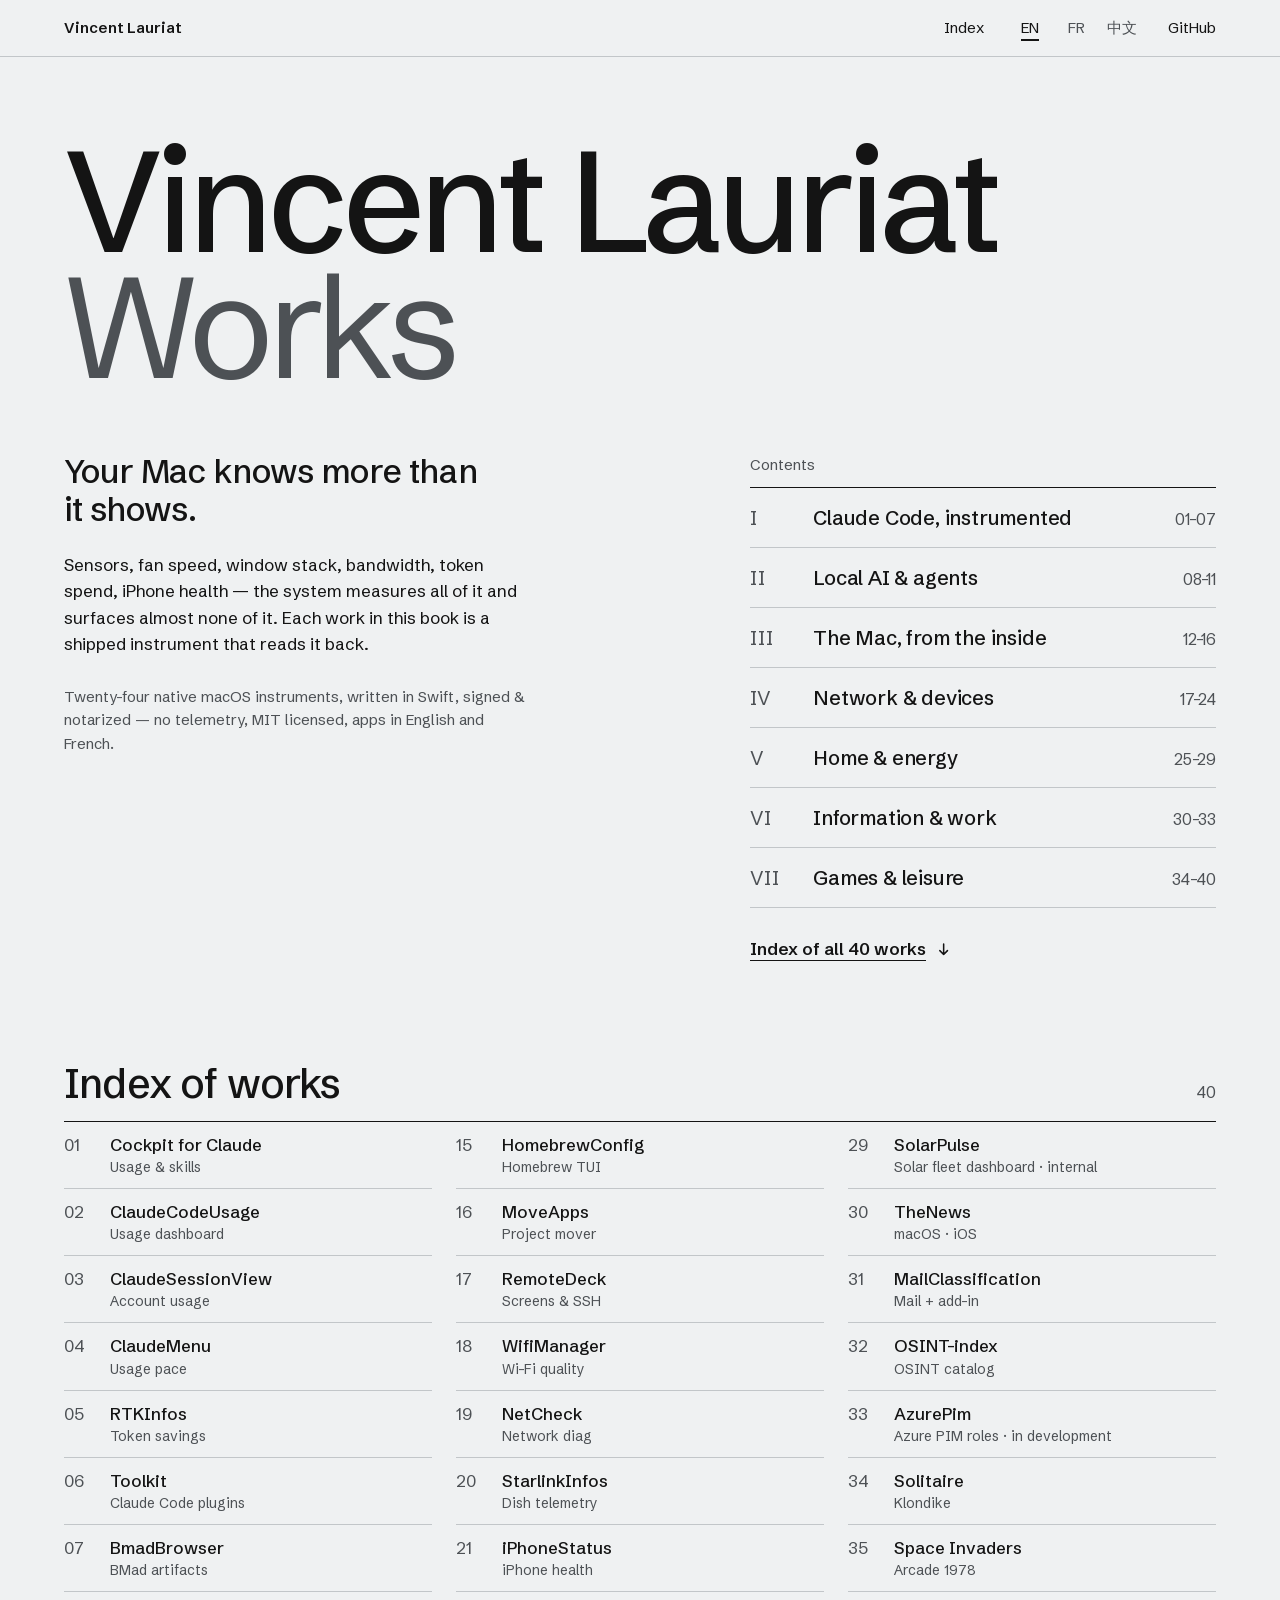
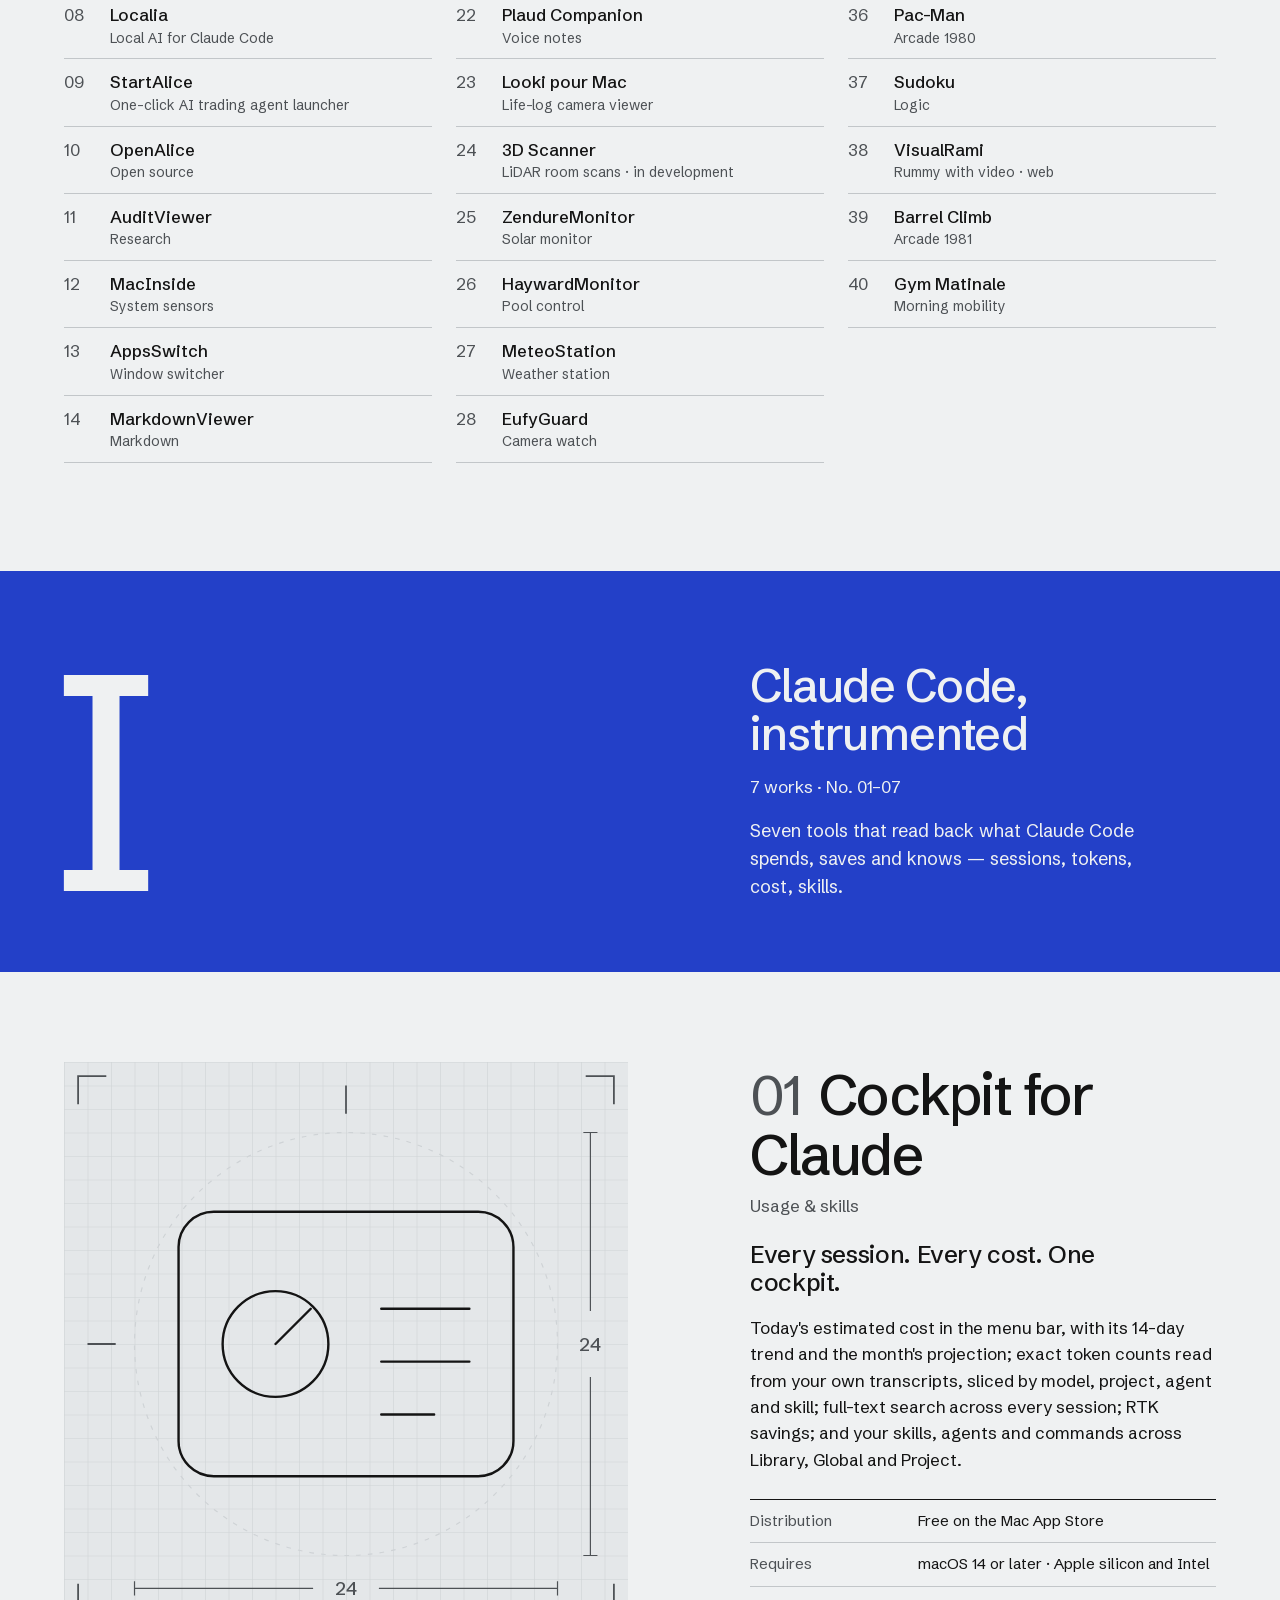
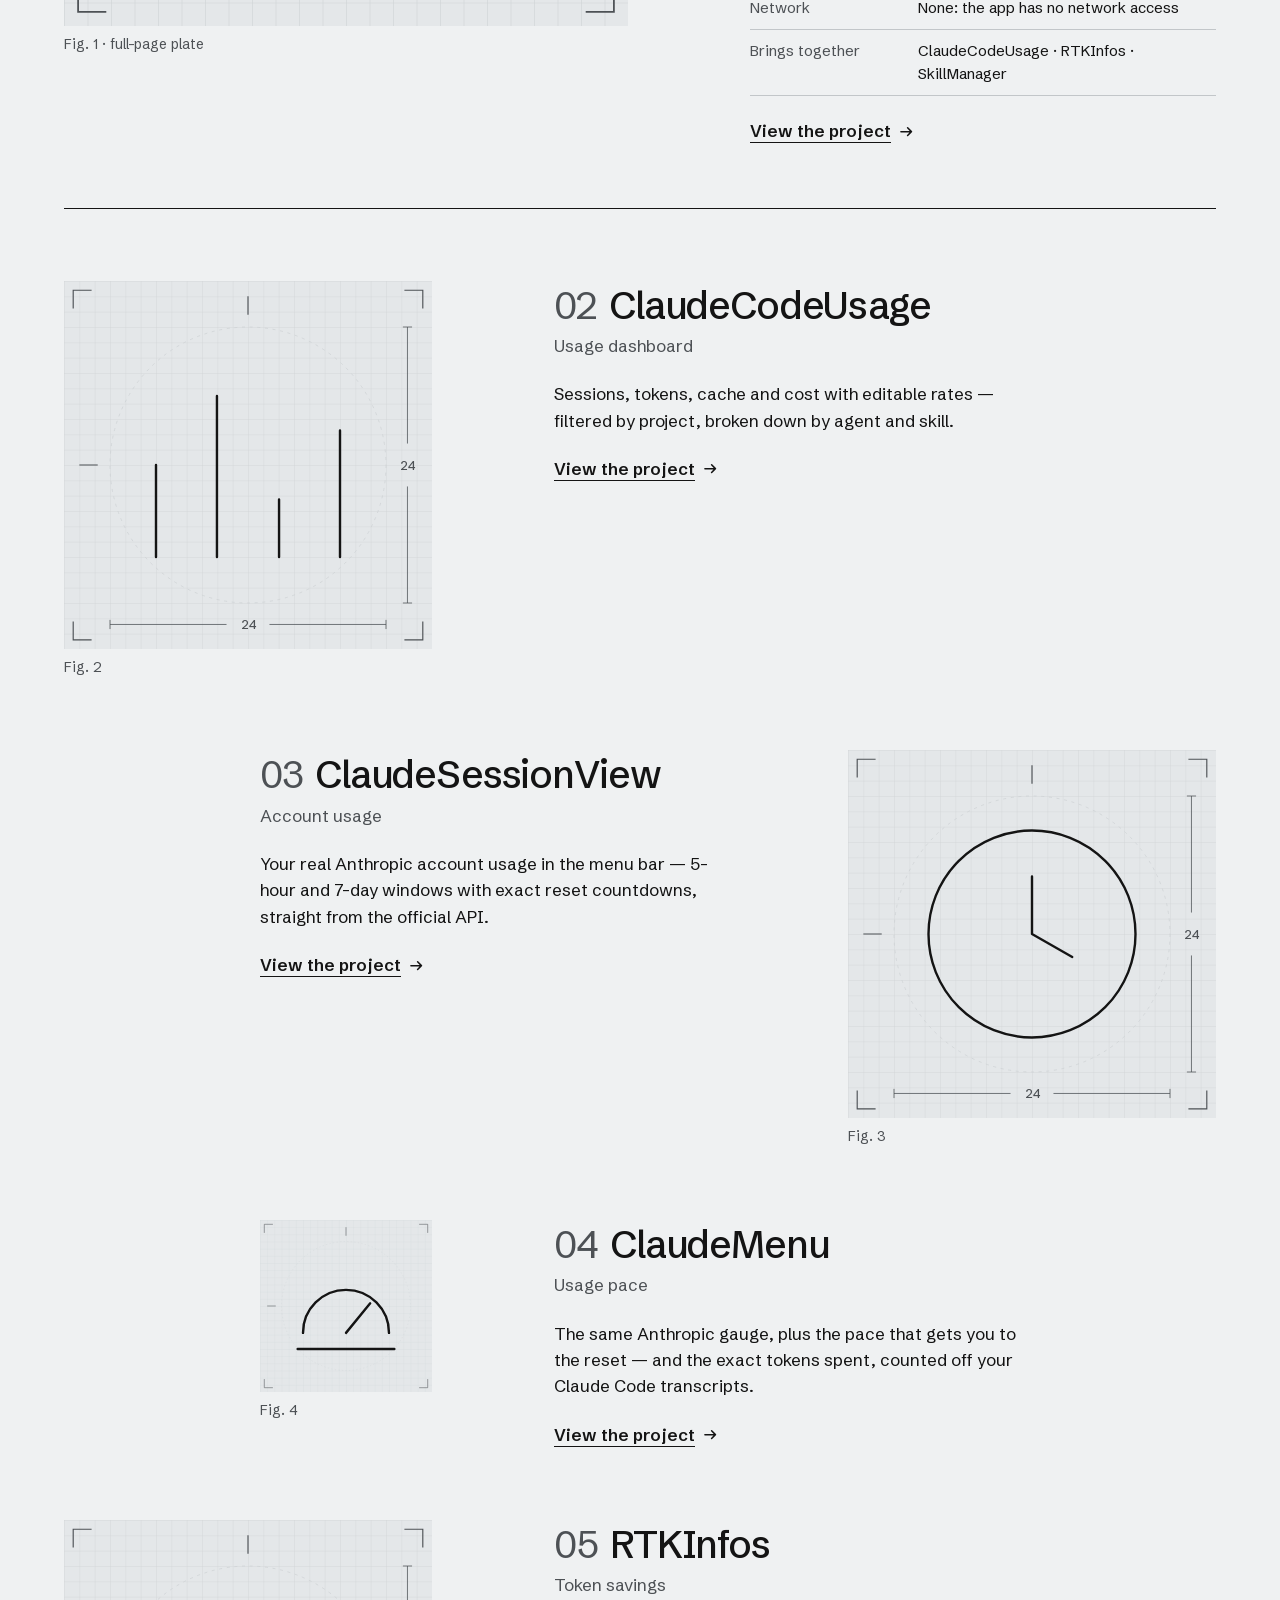
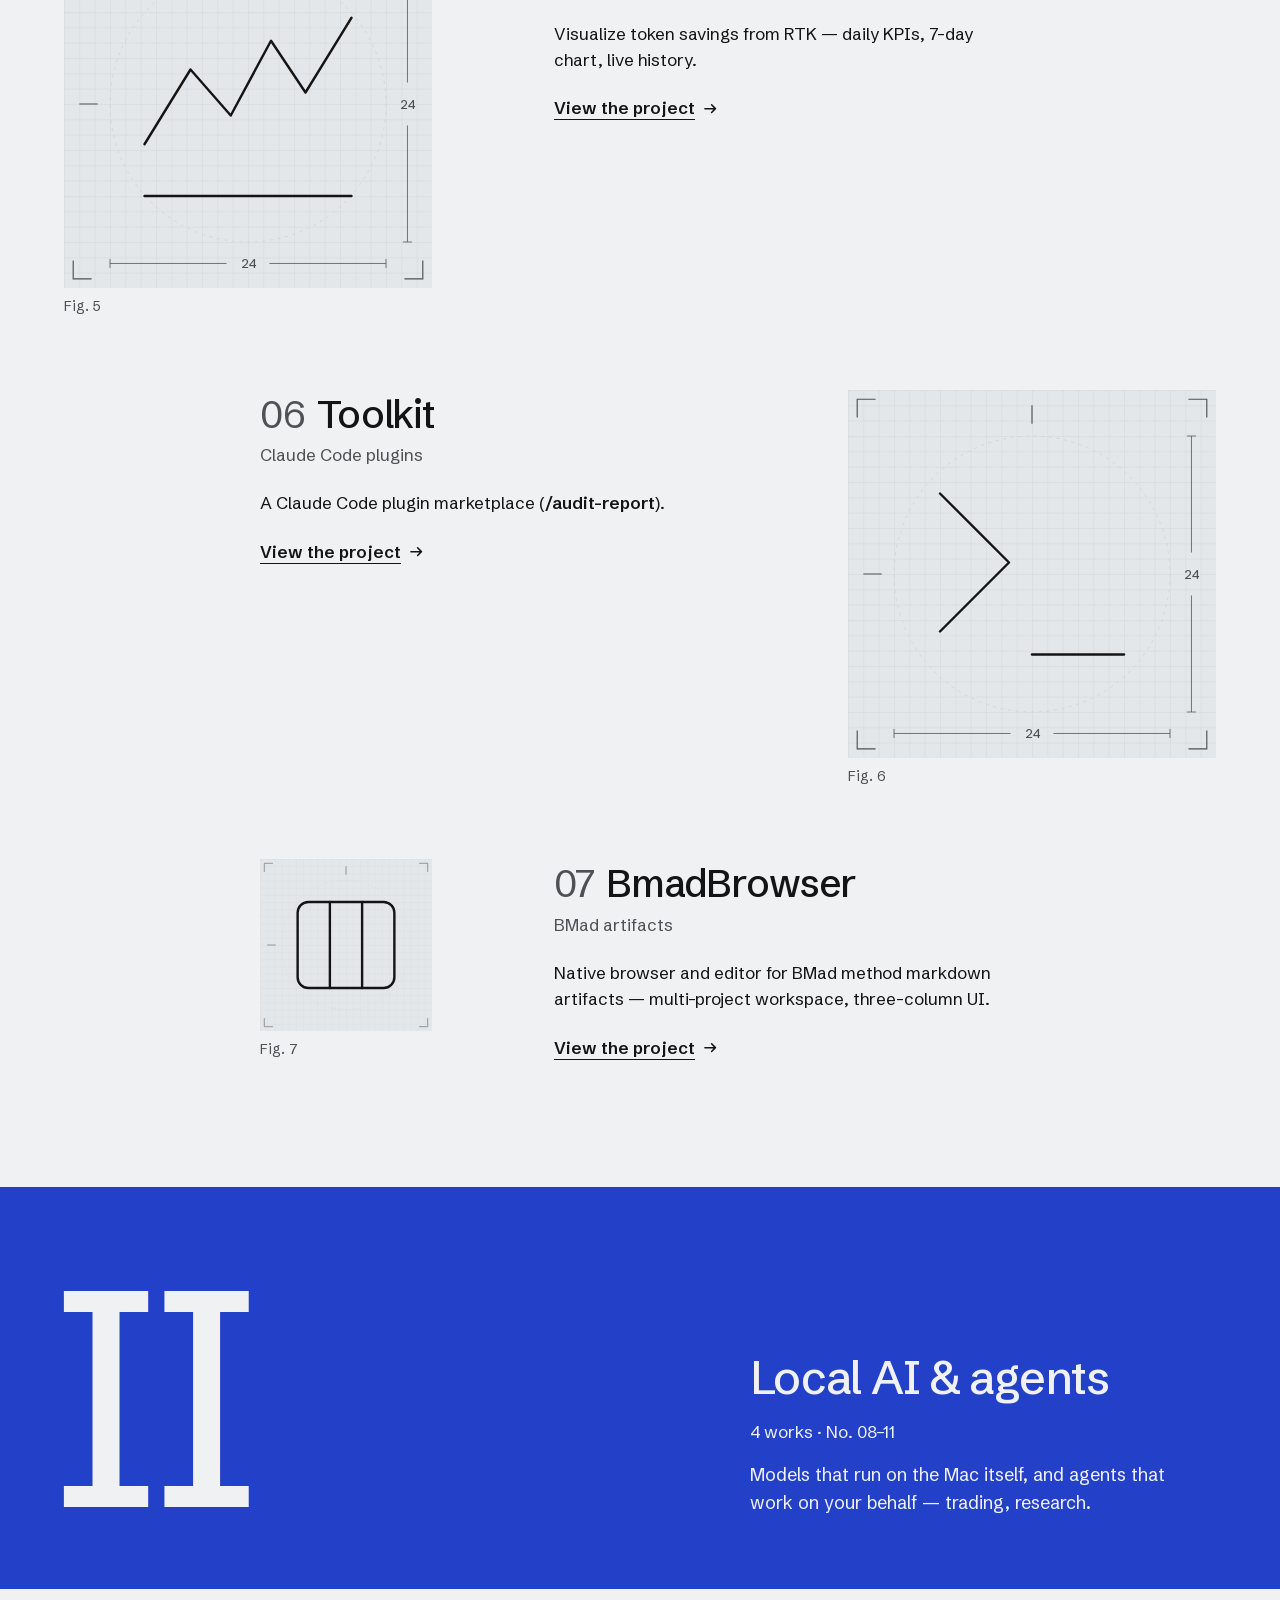
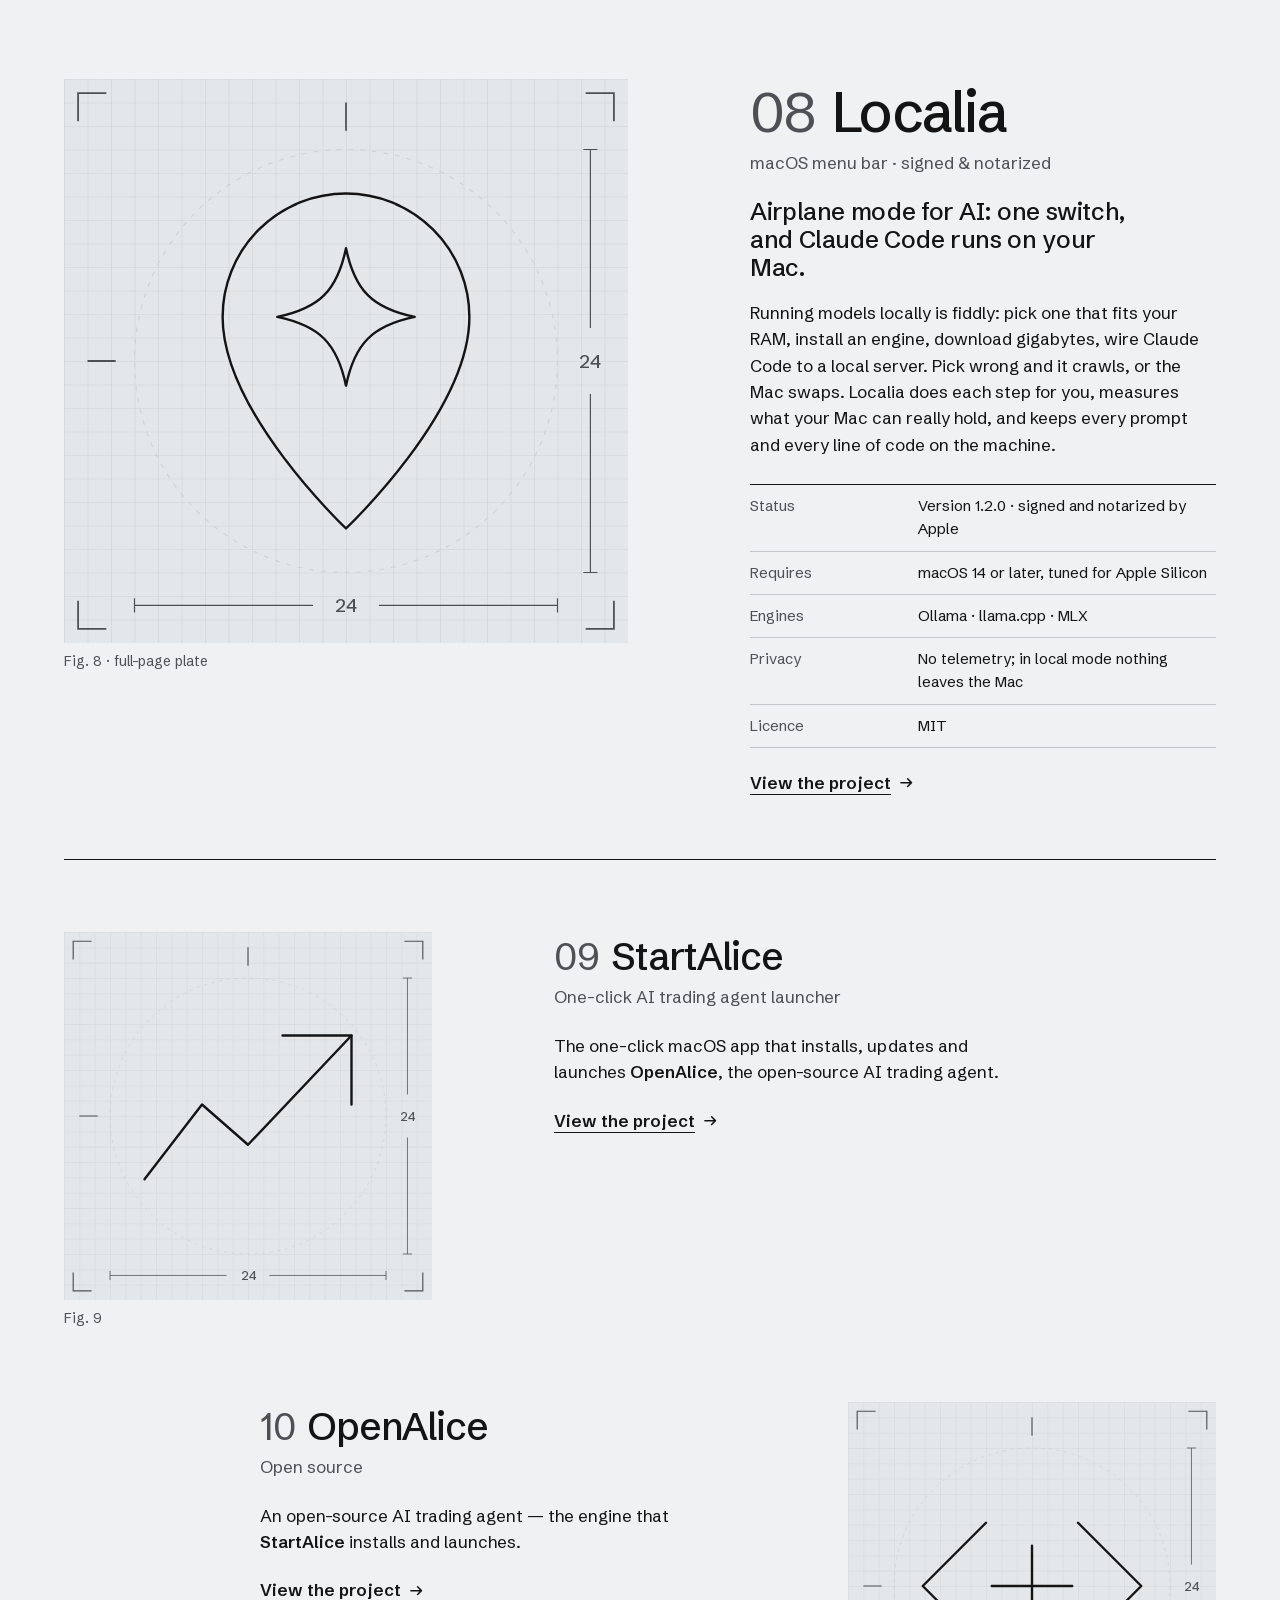
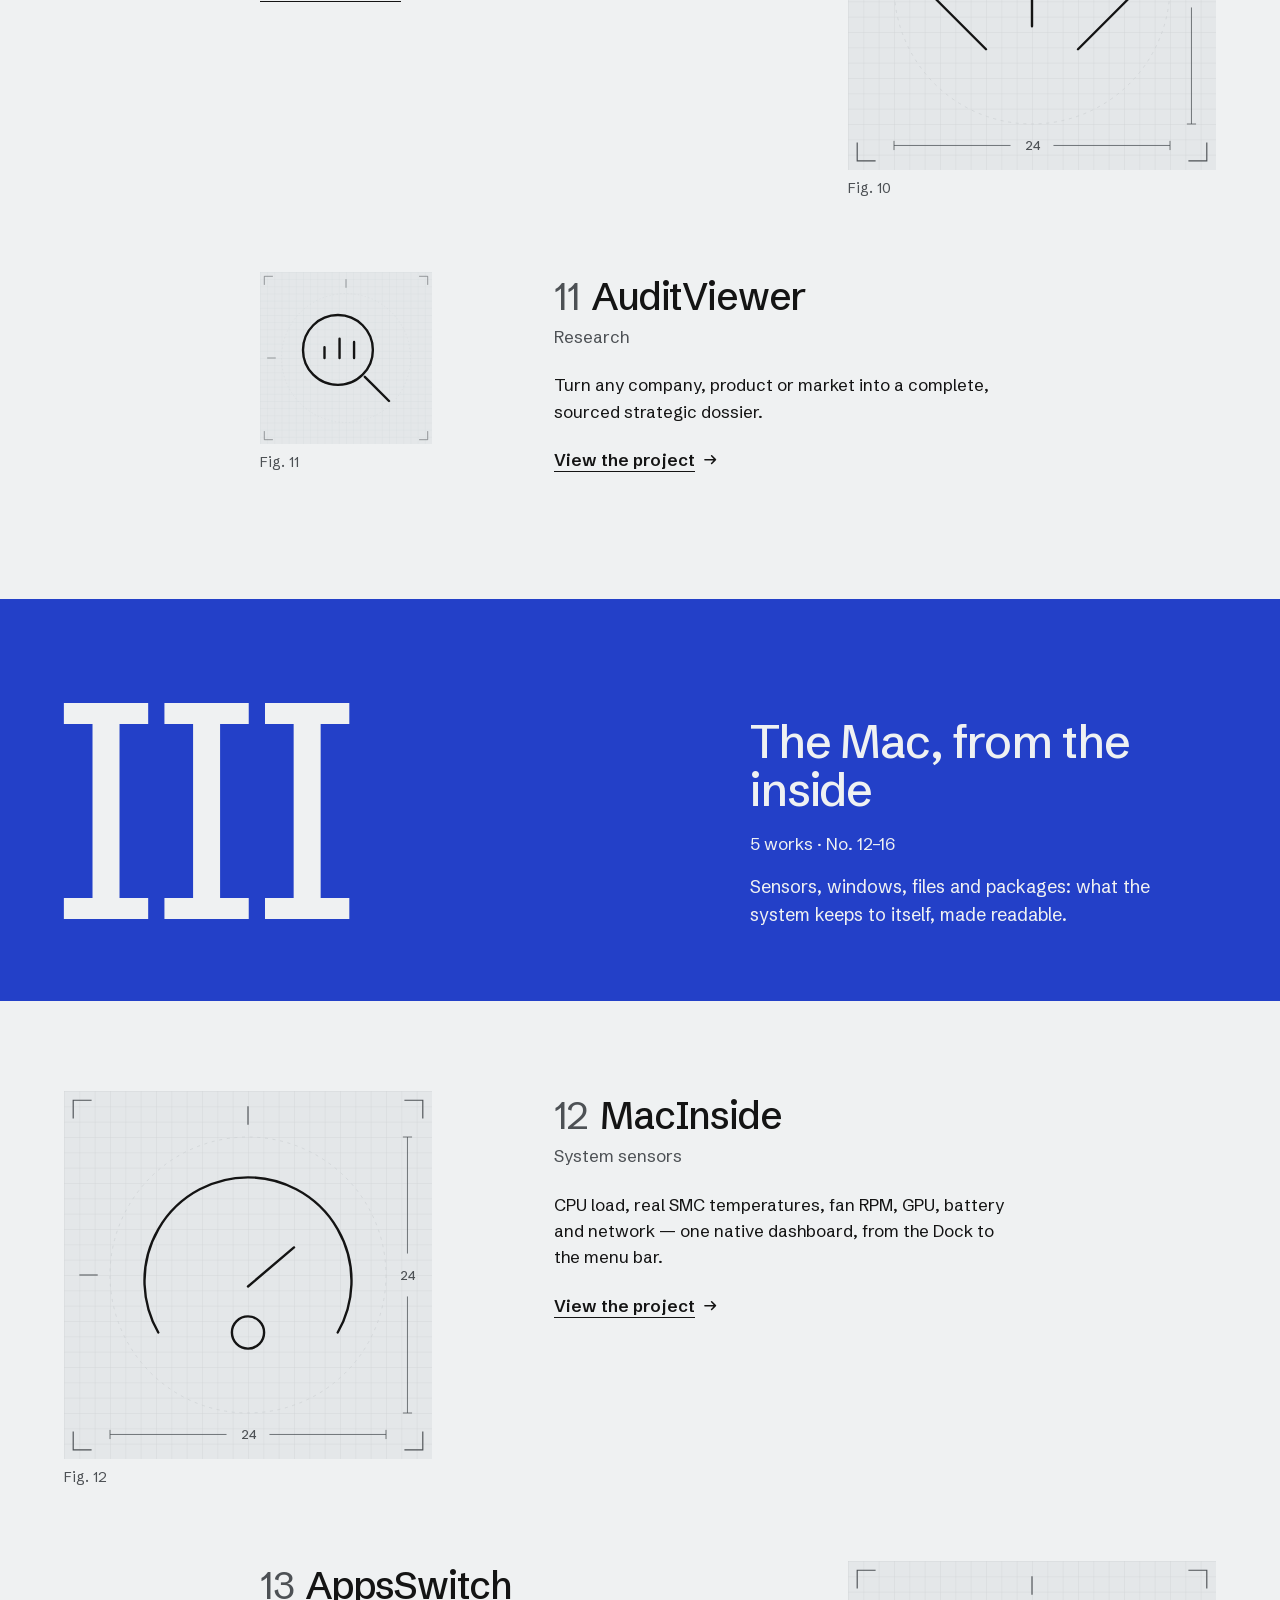
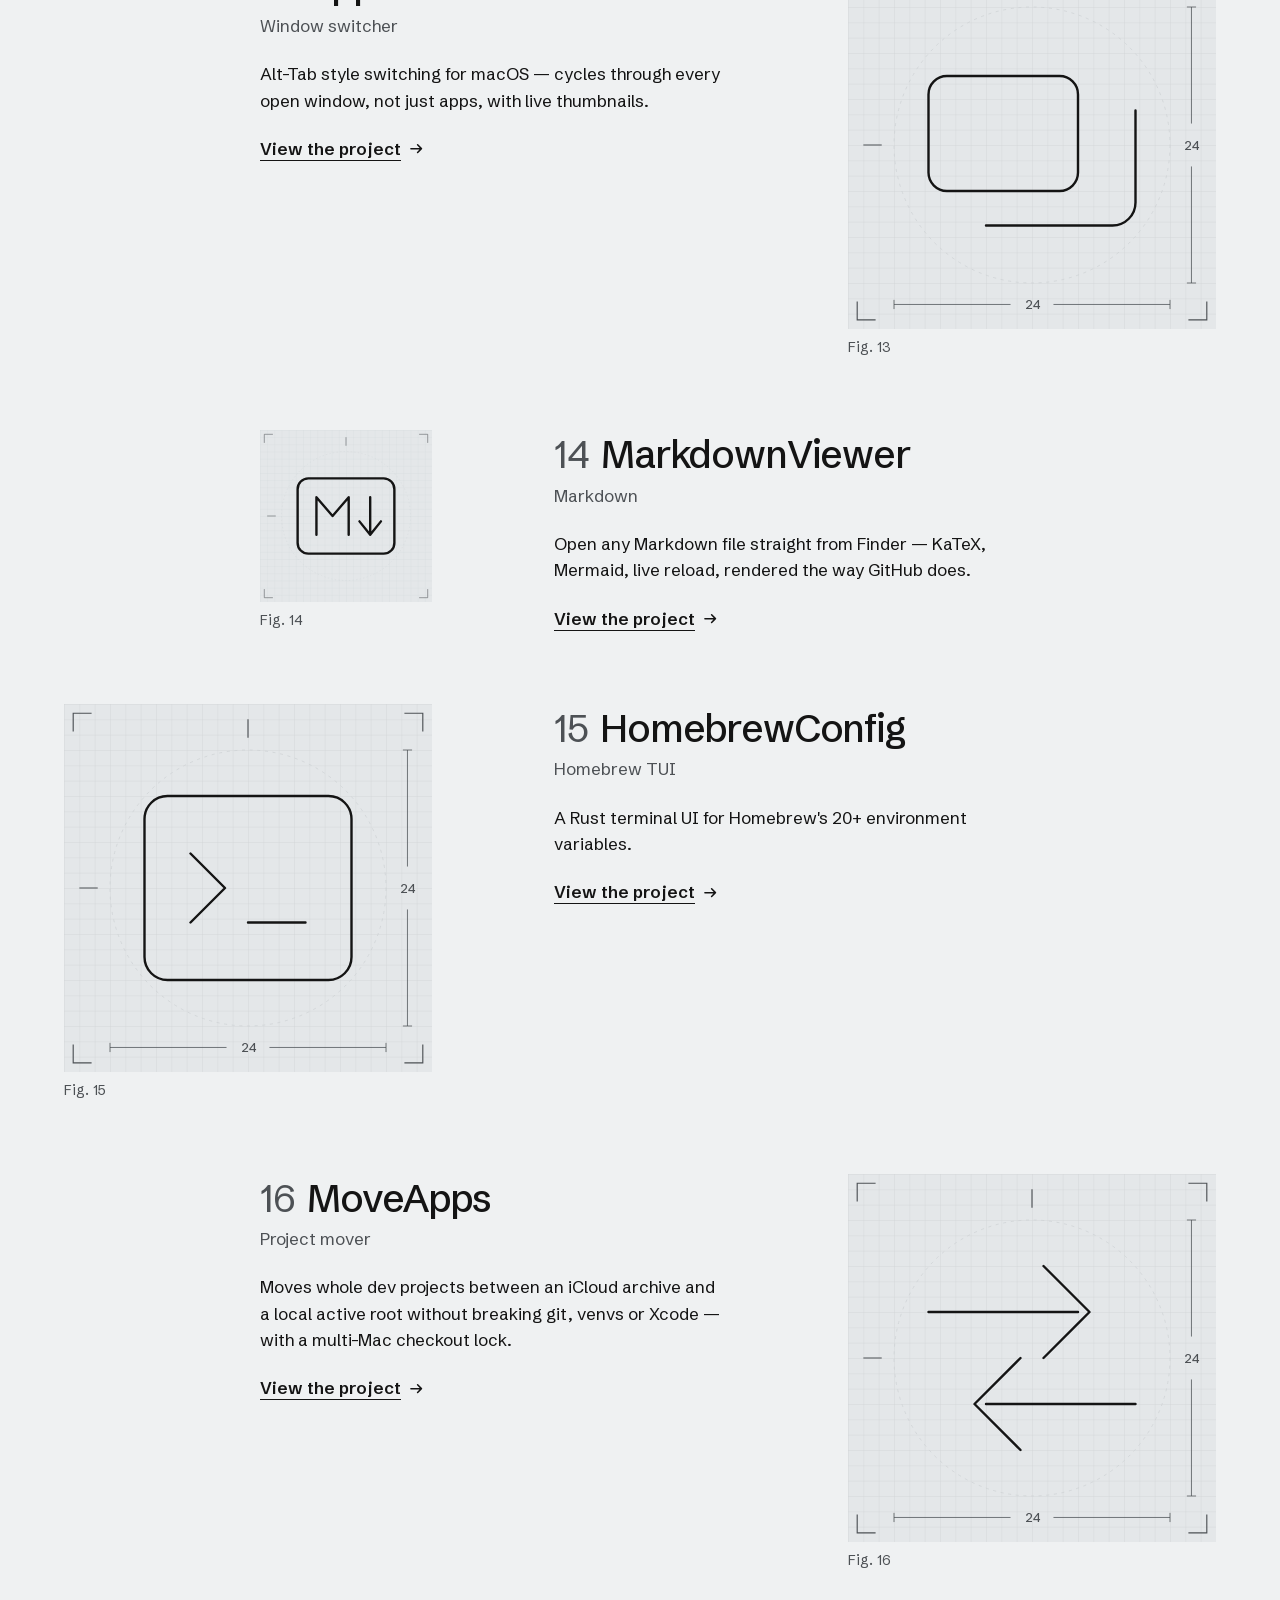
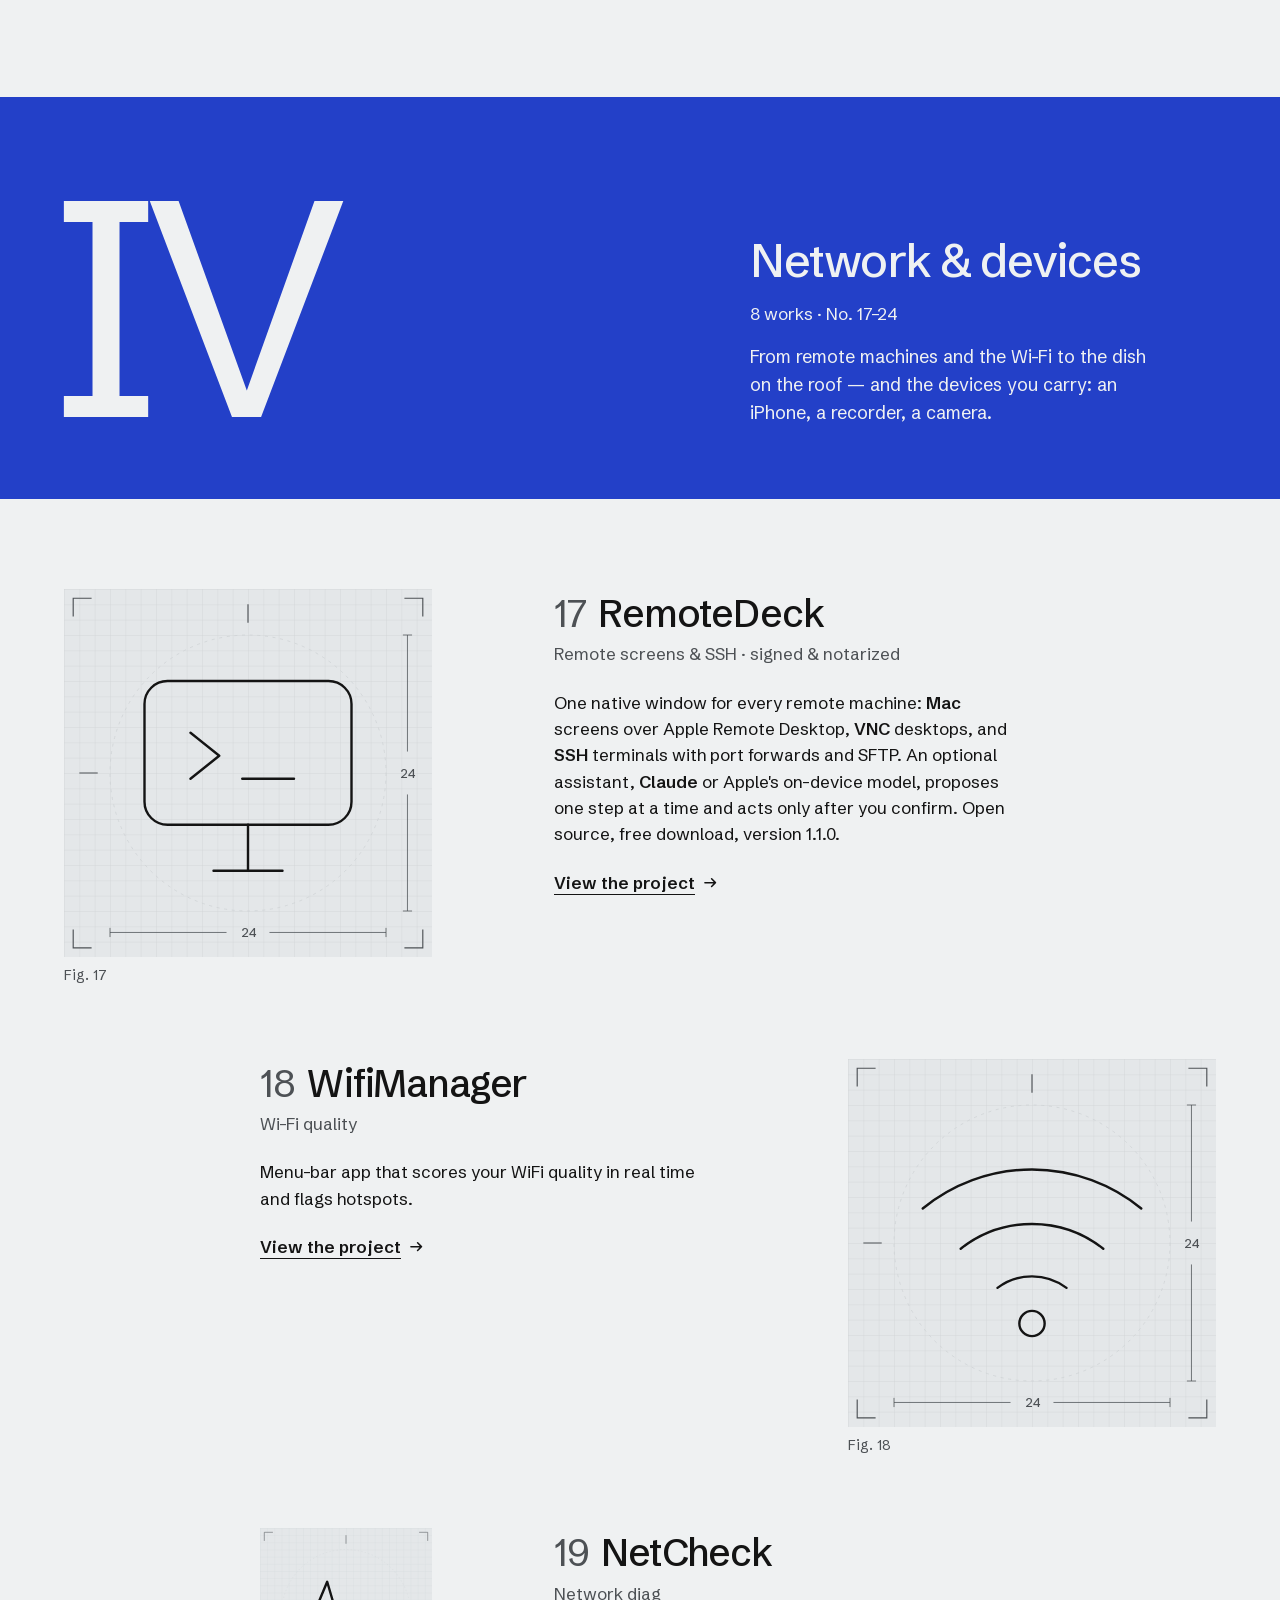
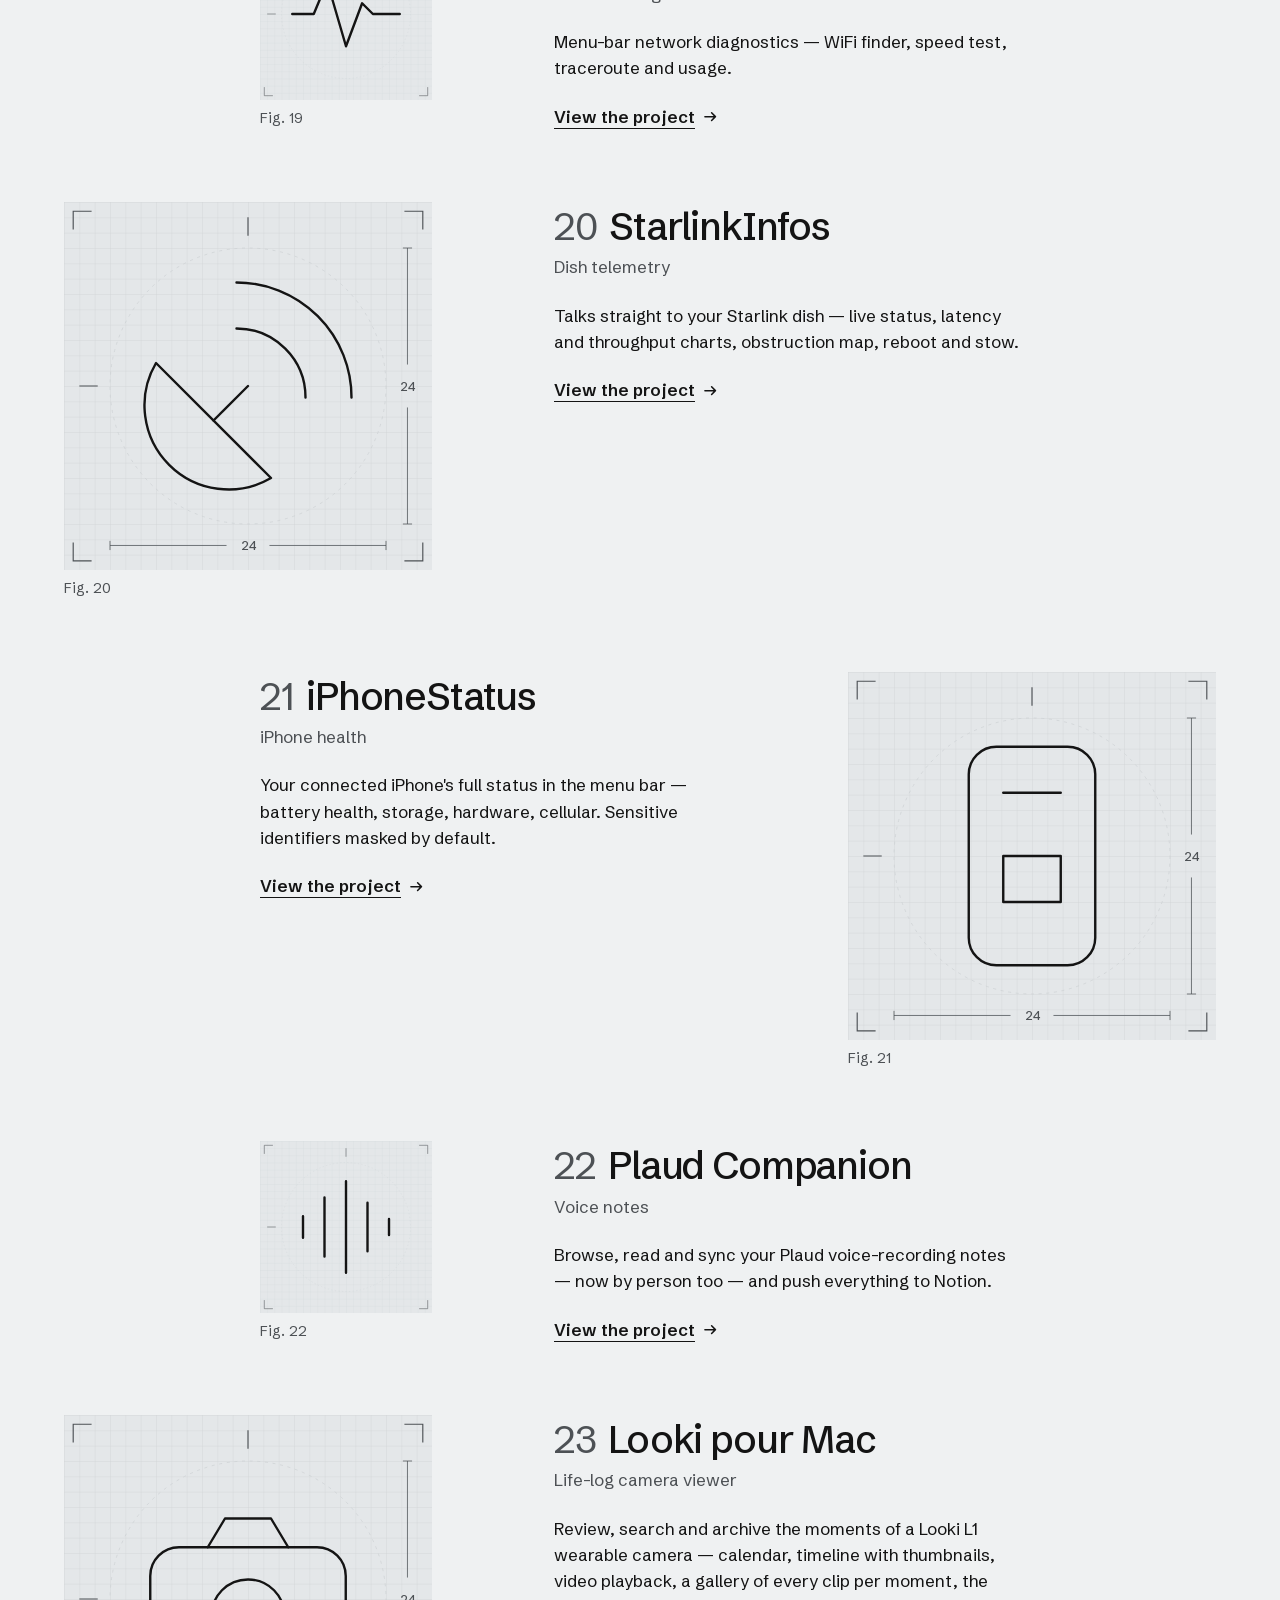
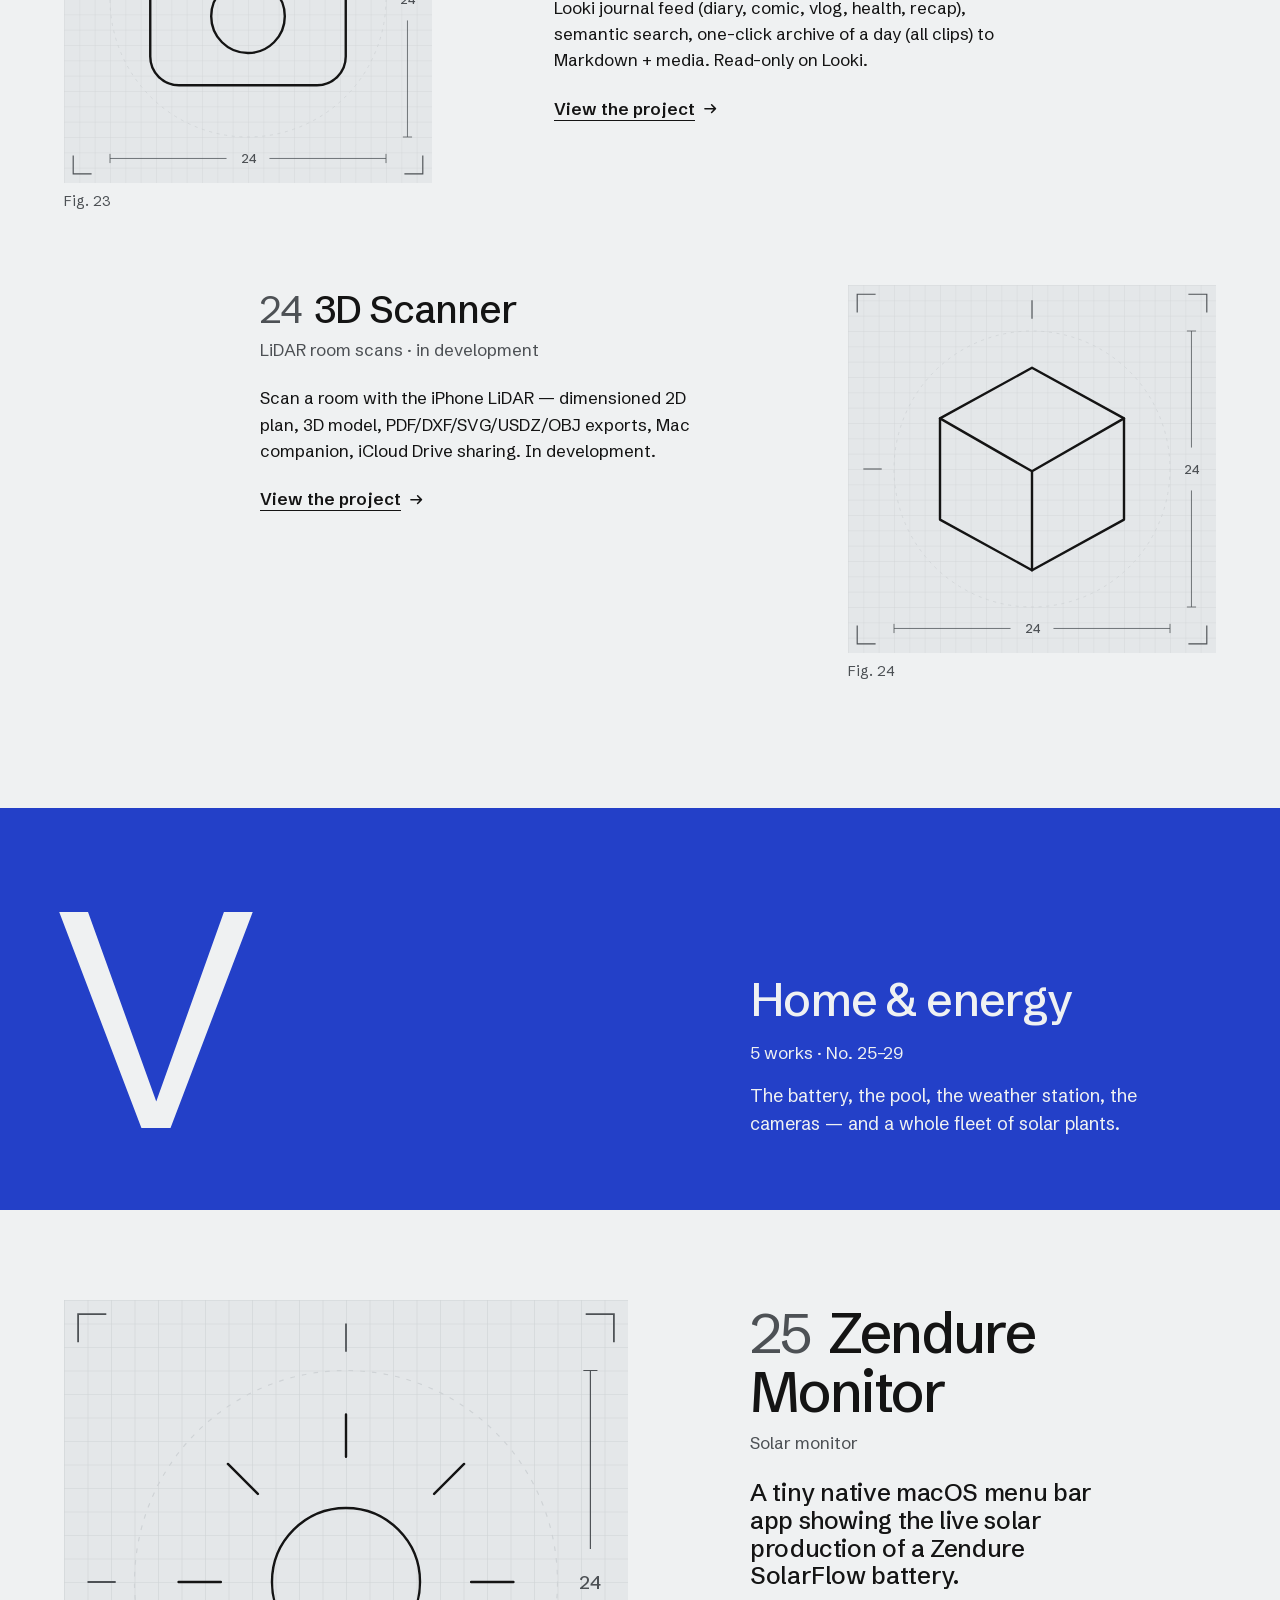
==== commit 4c270118: "feat: organize the hub by theme with full-page plates Seven themed chapters replace six uneven ones," ====
--- a/index.html
+++ b/index.html
@@ -149,6 +149,17 @@
   .wc .plate{grid-column:3/5}  .wc .cap{grid-column:6/11}
   .wc .dims{display:none}
 
+  /* ── Planche hors-texte : une réalisation en double page, en tête de son chapitre ── */
+  .ht{padding-bottom:clamp(48px,7vh,88px);border-bottom:1px solid var(--ink)}
+  .ht .plate{grid-column:1/7}
+  .ht .cap{grid-column:8/-1}
+  .ht .wn{font-size:clamp(2.4rem,4.4vw,4.25rem);letter-spacing:-.035em}
+  .ht-thesis{margin-top:22px;font-size:clamp(1.3rem,1.9vw,1.75rem);line-height:1.15;font-weight:500;letter-spacing:-.015em;max-width:26ch}
+  .ht .desc{margin-top:18px}
+  .facts{margin-top:26px;max-width:52ch;border-top:1px solid var(--ink);font-size:.9375rem}
+  .facts div{display:grid;grid-template-columns:9.5rem minmax(0,1fr);gap:16px;padding:9px 0 10px;border-bottom:1px solid var(--rule)}
+  .facts dt{color:var(--ink-2)}
+
   /* le traceur : la tête passe une fois de gauche à droite quand la planche entre à l'écran */
   .dwg.pending .ic{clip-path:inset(0 100% 0 0) view-box}
   .dwg.drawn .ic{clip-path:inset(0 0 0 0) view-box;transition:clip-path 1.3s cubic-bezier(.65,0,.35,1)}
@@ -163,6 +174,7 @@
   .colophon a:hover{color:var(--cobalt)}
 
   @media (max-width:960px){
+    .ht .plate{grid-column:1/6} .ht .cap{grid-column:7/-1}
     .t-left{grid-column:1/-1}
     .t-right{grid-column:1/-1;margin-top:48px}
     .numeral{grid-column:1/-1}
@@ -172,6 +184,10 @@
     .colophon .c1,.colophon .c2,.colophon .c3{grid-column:1/-1;margin-top:24px}
   }
   @media (max-width:600px){
+    .ht .plate,.ht .cap{grid-column:1/-1}
+    .ht .cap{margin-top:16px}
+    .ht .wn{font-size:2rem}
+    .facts div{grid-template-columns:7rem minmax(0,1fr)}
     body{font-size:1rem}
     .running .chap,.running .gh{display:none}
     .running .wrap{gap:12px}
@@ -254,7 +270,7 @@
 
   <section class="title" aria-labelledby="h-title">
     <div class="wrap g12">
-      <h1 id="h-title">Vincent Lauriat<span class="sub"><span class="en">Works, since 2023</span><span class="fr">Réalisations, depuis 2023</span><span class="zh">作品，自 2023 年起</span></span></h1>
+      <h1 id="h-title">Vincent Lauriat<span class="sub"><span class="en">Works</span><span class="fr">Réalisations</span><span class="zh">作品</span></span></h1>
       <div class="t-left">
         <p class="thesis"><span class="en">Your Mac knows more than it shows.</span><span class="fr">Votre Mac en sait plus qu'il n'en montre.</span><span class="zh">你的 Mac 知道的，遠比它顯示的多。</span></p>
         <p class="lede"><span class="en">Sensors, fan speed, window stack, bandwidth, token spend, iPhone health — the system measures all of it and surfaces almost none of it. Each work in this book is a shipped instrument that reads it back.</span><span class="fr">Capteurs, ventilateurs, pile de fenêtres, bande passante, tokens, santé de l'iPhone — le système mesure tout et n'en montre presque rien. Chaque réalisation de ce livre est un instrument livré qui le donne à lire.</span><span class="zh">感測器、風扇轉速、視窗堆疊、頻寬、token 用量、iPhone 健康度——系統全都測量了，卻幾乎什麼都不顯示。本書的每一件作品，都是一件已出廠、把數據讀回來的儀器。</span></p>
@@ -267,12 +283,13 @@
       <nav class="t-right" aria-labelledby="h-contents">
         <p class="lbl" id="h-contents"><span class="en">Contents</span><span class="fr">Sommaire</span><span class="zh">目錄</span></p>
         <ul class="contents">
-          <li><a href="#ch-ai"><span class="cn">I</span><span class="ct"><span class="en">AI &amp; development tools</span><span class="fr">Outils IA &amp; développement</span><span class="zh">AI 與開發工具</span></span><span class="cr">01–12, 39</span></a></li>
-          <li><a href="#ch-mac"><span class="cn">II</span><span class="ct"><span class="en">macOS &amp; iPhone apps</span><span class="fr">Apps macOS &amp; iPhone</span><span class="zh">macOS 與 iPhone 應用</span></span><span class="cr">13–29, 40</span></a></li>
-          <li><a href="#ch-news"><span class="cn">III</span><span class="ct"><span class="en">News</span><span class="fr">Actualité</span><span class="zh">新聞</span></span><span class="cr">30</span></a></li>
-          <li><a href="#ch-games"><span class="cn">IV</span><span class="ct"><span class="en">Games</span><span class="fr">Jeux</span><span class="zh">遊戲</span></span><span class="cr">31–36</span></a></li>
-          <li><a href="#ch-data"><span class="cn">V</span><span class="ct"><span class="en">Data &amp; energy</span><span class="fr">Données &amp; énergie</span><span class="zh">資料與能源</span></span><span class="cr">37</span></a></li>
-          <li><a href="#ch-cloud"><span class="cn">VI</span><span class="ct"><span class="en">Cloud &amp; identity</span><span class="fr">Cloud &amp; identité</span><span class="zh">雲端與身分</span></span><span class="cr">38</span></a></li>
+          <li><a href="#ch-claude"><span class="cn">I</span><span class="ct"><span class="en">Claude Code, instrumented</span><span class="fr">Claude Code, instrumenté</span><span class="zh">Claude Code，儀表化</span></span><span class="cr">01–07</span></a></li>
+          <li><a href="#ch-localai"><span class="cn">II</span><span class="ct"><span class="en">Local AI &amp; agents</span><span class="fr">IA locale &amp; agents</span><span class="zh">本機 AI 與代理</span></span><span class="cr">08–11</span></a></li>
+          <li><a href="#ch-mac"><span class="cn">III</span><span class="ct"><span class="en">The Mac, from the inside</span><span class="fr">Le Mac, de l'intérieur</span><span class="zh">Mac 的內部</span></span><span class="cr">12–16</span></a></li>
+          <li><a href="#ch-net"><span class="cn">IV</span><span class="ct"><span class="en">Network &amp; devices</span><span class="fr">Réseau &amp; appareils</span><span class="zh">網路與裝置</span></span><span class="cr">17–24</span></a></li>
+          <li><a href="#ch-home"><span class="cn">V</span><span class="ct"><span class="en">Home &amp; energy</span><span class="fr">Maison &amp; énergie</span><span class="zh">住家與能源</span></span><span class="cr">25–29</span></a></li>
+          <li><a href="#ch-info"><span class="cn">VI</span><span class="ct"><span class="en">Information &amp; work</span><span class="fr">Information &amp; travail</span><span class="zh">資訊與工作</span></span><span class="cr">30–33</span></a></li>
+          <li><a href="#ch-games"><span class="cn">VII</span><span class="ct"><span class="en">Games &amp; leisure</span><span class="fr">Jeux &amp; loisirs</span><span class="zh">遊戲與休閒</span></span><span class="cr">34–40</span></a></li>
         </ul>
         <a class="to-index" href="#index"><span class="en">Index of all 40 works</span><span class="fr">Index des 40 réalisations</span><span class="zh">全部 40 件作品索引</span><svg class="arw" viewBox="0 0 16 16" aria-hidden="true" focusable="false"><path d="M2 8h11M9 4l4 4-4 4"/></svg></a>
       </nav>
@@ -283,414 +300,198 @@
     <div class="wrap g12">
       <h2 id="h-index"><span><span class="en">Index of works</span><span class="fr">Index des réalisations</span><span class="zh">作品索引</span></span><span class="num">40</span></h2>
       <ol class="ilist">
-          <li><a href="#w01"><span class="ino">01</span><span class="inm">Start<wbr>Alice</span><span class="irl"><span class="en">One-click AI trading agent launcher</span><span class="fr">Lanceur one-click de l'agent de trading IA</span><span class="zh">AI 交易代理一鍵啟動器</span></span></a></li>
-          <li><a href="#w02"><span class="ino">02</span><span class="inm">Open<wbr>Alice</span><span class="irl"><span class="en">Open source</span><span class="fr">Open source</span><span class="zh">開源</span></span></a></li>
-          <li><a href="#w03"><span class="ino">03</span><span class="inm">Audit<wbr>Viewer</span><span class="irl"><span class="en">Research</span><span class="fr">Recherche</span><span class="zh">研究</span></span></a></li>
-          <li><a href="#w04"><span class="ino">04</span><span class="inm">RTKInfos</span><span class="irl"><span class="en">Token savings</span><span class="fr">Économies de tokens</span><span class="zh">token 節省</span></span></a></li>
-          <li><a href="#w05"><span class="ino">05</span><span class="inm">Claude<wbr>Code<wbr>Usage</span><span class="irl"><span class="en">Usage dashboard</span><span class="fr">Tableau d'usage</span><span class="zh">用量儀表板</span></span></a></li>
-          <li><a href="#w06"><span class="ino">06</span><span class="inm">Claude<wbr>Session<wbr>View</span><span class="irl"><span class="en">Account usage</span><span class="fr">Usage du compte</span><span class="zh">帳戶用量</span></span></a></li>
-          <li><a href="#w07"><span class="ino">07</span><span class="inm">Claude<wbr>Menu</span><span class="irl"><span class="en">Usage pace</span><span class="fr">Rythme d'usage</span><span class="zh">用量節奏</span></span></a></li>
-          <li><a href="#w08"><span class="ino">08</span><span class="inm">Cockpit for Claude</span><span class="irl"><span class="en">Usage &amp; skills</span><span class="fr">Usage &amp; skills</span><span class="zh">用量與技能</span></span></a></li>
-          <li><a href="#w09"><span class="ino">09</span><span class="inm">Bmad<wbr>Browser</span><span class="irl"><span class="en">BMad artifacts</span><span class="fr">Artefacts BMad</span><span class="zh">BMad 產出物</span></span></a></li>
-          <li><a href="#w10"><span class="ino">10</span><span class="inm">Toolkit</span><span class="irl"><span class="en">Claude Code plugins</span><span class="fr">Plugins Claude Code</span><span class="zh">CC 外掛</span></span></a></li>
-          <li><a href="#w11"><span class="ino">11</span><span class="inm">Homebrew<wbr>Config</span><span class="irl"><span class="en">Homebrew TUI</span><span class="fr">TUI Homebrew</span><span class="zh">Brew 終端介面</span></span></a></li>
-          <li><a href="#w12"><span class="ino">12</span><span class="inm">Mail<wbr>Classification</span><span class="irl"><span class="en">Mail + add-in</span><span class="fr">Mail + complément</span><span class="zh">郵件＋增益集</span></span></a></li>
-          <li><a href="#w13"><span class="ino">13</span><span class="inm">Mac<wbr>Inside</span><span class="irl"><span class="en">System sensors</span><span class="fr">Capteurs système</span><span class="zh">系統感測器</span></span></a></li>
-          <li><a href="#w14"><span class="ino">14</span><span class="inm">Apps<wbr>Switch</span><span class="irl"><span class="en">Window switcher</span><span class="fr">Sélecteur de fenêtres</span><span class="zh">視窗切換器</span></span></a></li>
-          <li><a href="#w15"><span class="ino">15</span><span class="inm">Markdown<wbr>Viewer</span><span class="irl"><span class="en">Markdown</span><span class="fr">Markdown</span><span class="zh">Markdown 檢視</span></span></a></li>
-          <li><a href="#w16"><span class="ino">16</span><span class="inm">Wifi<wbr>Manager</span><span class="irl"><span class="en">Wi-Fi quality</span><span class="fr">Qualité Wi-Fi</span><span class="zh">Wi-Fi 品質</span></span></a></li>
-          <li><a href="#w17"><span class="ino">17</span><span class="inm">Net<wbr>Check</span><span class="irl"><span class="en">Network diag</span><span class="fr">Diag réseau</span><span class="zh">網路診斷</span></span></a></li>
-          <li><a href="#w18"><span class="ino">18</span><span class="inm">Starlink<wbr>Infos</span><span class="irl"><span class="en">Dish telemetry</span><span class="fr">Télémétrie antenne</span><span class="zh">天線遙測</span></span></a></li>
-          <li><a href="#w19"><span class="ino">19</span><span class="inm">i<wbr>Phone<wbr>Status</span><span class="irl"><span class="en">iPhone health</span><span class="fr">Santé de l'iPhone</span><span class="zh">iPhone 健康度</span></span></a></li>
-          <li><a href="#w20"><span class="ino">20</span><span class="inm">Move<wbr>Apps</span><span class="irl"><span class="en">Project mover</span><span class="fr">Déménageur de projets</span><span class="zh">專案搬移</span></span></a></li>
-          <li><a href="#w21"><span class="ino">21</span><span class="inm">OSINT-index</span><span class="irl"><span class="en">OSINT catalog</span><span class="fr">Catalogue OSINT</span><span class="zh">OSINT 目錄</span></span></a></li>
-          <li><a href="#w22"><span class="ino">22</span><span class="inm">Zendure<wbr>Monitor</span><span class="irl"><span class="en">Solar monitor</span><span class="fr">Suivi solaire</span><span class="zh">太陽能監控</span></span></a></li>
-          <li><a href="#w23"><span class="ino">23</span><span class="inm">Hayward<wbr>Monitor</span><span class="irl"><span class="en">Pool control</span><span class="fr">Pilotage piscine</span><span class="zh">泳池控制</span></span></a></li>
-          <li><a href="#w24"><span class="ino">24</span><span class="inm">Meteo<wbr>Station</span><span class="irl"><span class="en">Weather station</span><span class="fr">Station météo</span><span class="zh">氣象站</span></span></a></li>
-          <li><a href="#w25"><span class="ino">25</span><span class="inm">Eufy<wbr>Guard</span><span class="irl"><span class="en">Camera watch</span><span class="fr">Veille caméras</span><span class="zh">攝影機監看</span></span></a></li>
-          <li><a href="#w26"><span class="ino">26</span><span class="inm">Plaud Companion</span><span class="irl"><span class="en">Voice notes</span><span class="fr">Notes vocales</span><span class="zh">語音筆記</span></span></a></li>
-          <li><a href="#w27"><span class="ino">27</span><span class="inm">3D Scanner</span><span class="irl"><span class="en">LiDAR room scans · in development</span><span class="fr">Scans LiDAR · en développement</span><span class="zh">LiDAR 房間掃描 · 開發中</span></span></a></li>
-          <li><a href="#w28"><span class="ino">28</span><span class="inm">Looki pour Mac</span><span class="irl"><span class="en">Life-log camera viewer</span><span class="fr">Visionneuse de caméra life-log</span><span class="zh">生活紀錄相機檢視器</span></span></a></li>
-          <li><a href="#w29"><span class="ino">29</span><span class="inm">Gym Matinale</span><span class="irl"><span class="en">Morning mobility</span><span class="fr">Mobilité du matin</span><span class="zh">晨間活動</span></span></a></li>
+          <li><a href="#w01"><span class="ino">01</span><span class="inm">Cockpit for Claude</span><span class="irl"><span class="en">Usage &amp; skills</span><span class="fr">Usage &amp; skills</span><span class="zh">用量與技能</span></span></a></li>
+          <li><a href="#w02"><span class="ino">02</span><span class="inm">Claude<wbr>Code<wbr>Usage</span><span class="irl"><span class="en">Usage dashboard</span><span class="fr">Tableau d'usage</span><span class="zh">用量儀表板</span></span></a></li>
+          <li><a href="#w03"><span class="ino">03</span><span class="inm">Claude<wbr>Session<wbr>View</span><span class="irl"><span class="en">Account usage</span><span class="fr">Usage du compte</span><span class="zh">帳戶用量</span></span></a></li>
+          <li><a href="#w04"><span class="ino">04</span><span class="inm">Claude<wbr>Menu</span><span class="irl"><span class="en">Usage pace</span><span class="fr">Rythme d'usage</span><span class="zh">用量節奏</span></span></a></li>
+          <li><a href="#w05"><span class="ino">05</span><span class="inm">RTKInfos</span><span class="irl"><span class="en">Token savings</span><span class="fr">Économies de tokens</span><span class="zh">token 節省</span></span></a></li>
+          <li><a href="#w06"><span class="ino">06</span><span class="inm">Toolkit</span><span class="irl"><span class="en">Claude Code plugins</span><span class="fr">Plugins Claude Code</span><span class="zh">CC 外掛</span></span></a></li>
+          <li><a href="#w07"><span class="ino">07</span><span class="inm">Bmad<wbr>Browser</span><span class="irl"><span class="en">BMad artifacts</span><span class="fr">Artefacts BMad</span><span class="zh">BMad 產出物</span></span></a></li>
+          <li><a href="#w08"><span class="ino">08</span><span class="inm">Localia</span><span class="irl"><span class="en">Local AI for Claude Code</span><span class="fr">IA locale pour Claude Code</span><span class="zh">Claude Code 的本機 AI</span></span></a></li>
+          <li><a href="#w09"><span class="ino">09</span><span class="inm">Start<wbr>Alice</span><span class="irl"><span class="en">One-click AI trading agent launcher</span><span class="fr">Lanceur one-click de l'agent de trading IA</span><span class="zh">AI 交易代理一鍵啟動器</span></span></a></li>
+          <li><a href="#w10"><span class="ino">10</span><span class="inm">Open<wbr>Alice</span><span class="irl"><span class="en">Open source</span><span class="fr">Open source</span><span class="zh">開源</span></span></a></li>
+          <li><a href="#w11"><span class="ino">11</span><span class="inm">Audit<wbr>Viewer</span><span class="irl"><span class="en">Research</span><span class="fr">Recherche</span><span class="zh">研究</span></span></a></li>
+          <li><a href="#w12"><span class="ino">12</span><span class="inm">Mac<wbr>Inside</span><span class="irl"><span class="en">System sensors</span><span class="fr">Capteurs système</span><span class="zh">系統感測器</span></span></a></li>
+          <li><a href="#w13"><span class="ino">13</span><span class="inm">Apps<wbr>Switch</span><span class="irl"><span class="en">Window switcher</span><span class="fr">Sélecteur de fenêtres</span><span class="zh">視窗切換器</span></span></a></li>
+          <li><a href="#w14"><span class="ino">14</span><span class="inm">Markdown<wbr>Viewer</span><span class="irl"><span class="en">Markdown</span><span class="fr">Markdown</span><span class="zh">Markdown 檢視</span></span></a></li>
+          <li><a href="#w15"><span class="ino">15</span><span class="inm">Homebrew<wbr>Config</span><span class="irl"><span class="en">Homebrew TUI</span><span class="fr">TUI Homebrew</span><span class="zh">Brew 終端介面</span></span></a></li>
+          <li><a href="#w16"><span class="ino">16</span><span class="inm">Move<wbr>Apps</span><span class="irl"><span class="en">Project mover</span><span class="fr">Déménageur de projets</span><span class="zh">專案搬移</span></span></a></li>
+          <li><a href="#w17"><span class="ino">17</span><span class="inm">Remote<wbr>Deck</span><span class="irl"><span class="en">Screens &amp; SSH</span><span class="fr">Écrans &amp; SSH</span><span class="zh">遠端畫面與 SSH</span></span></a></li>
+          <li><a href="#w18"><span class="ino">18</span><span class="inm">Wifi<wbr>Manager</span><span class="irl"><span class="en">Wi-Fi quality</span><span class="fr">Qualité Wi-Fi</span><span class="zh">Wi-Fi 品質</span></span></a></li>
+          <li><a href="#w19"><span class="ino">19</span><span class="inm">Net<wbr>Check</span><span class="irl"><span class="en">Network diag</span><span class="fr">Diag réseau</span><span class="zh">網路診斷</span></span></a></li>
+          <li><a href="#w20"><span class="ino">20</span><span class="inm">Starlink<wbr>Infos</span><span class="irl"><span class="en">Dish telemetry</span><span class="fr">Télémétrie antenne</span><span class="zh">天線遙測</span></span></a></li>
+          <li><a href="#w21"><span class="ino">21</span><span class="inm">i<wbr>Phone<wbr>Status</span><span class="irl"><span class="en">iPhone health</span><span class="fr">Santé de l'iPhone</span><span class="zh">iPhone 健康度</span></span></a></li>
+          <li><a href="#w22"><span class="ino">22</span><span class="inm">Plaud Companion</span><span class="irl"><span class="en">Voice notes</span><span class="fr">Notes vocales</span><span class="zh">語音筆記</span></span></a></li>
+          <li><a href="#w23"><span class="ino">23</span><span class="inm">Looki pour Mac</span><span class="irl"><span class="en">Life-log camera viewer</span><span class="fr">Visionneuse de caméra life-log</span><span class="zh">生活紀錄相機檢視器</span></span></a></li>
+          <li><a href="#w24"><span class="ino">24</span><span class="inm">3D Scanner</span><span class="irl"><span class="en">LiDAR room scans · in development</span><span class="fr">Scans LiDAR · en développement</span><span class="zh">LiDAR 房間掃描 · 開發中</span></span></a></li>
+          <li><a href="#w25"><span class="ino">25</span><span class="inm">Zendure<wbr>Monitor</span><span class="irl"><span class="en">Solar monitor</span><span class="fr">Suivi solaire</span><span class="zh">太陽能監控</span></span></a></li>
+          <li><a href="#w26"><span class="ino">26</span><span class="inm">Hayward<wbr>Monitor</span><span class="irl"><span class="en">Pool control</span><span class="fr">Pilotage piscine</span><span class="zh">泳池控制</span></span></a></li>
+          <li><a href="#w27"><span class="ino">27</span><span class="inm">Meteo<wbr>Station</span><span class="irl"><span class="en">Weather station</span><span class="fr">Station météo</span><span class="zh">氣象站</span></span></a></li>
+          <li><a href="#w28"><span class="ino">28</span><span class="inm">Eufy<wbr>Guard</span><span class="irl"><span class="en">Camera watch</span><span class="fr">Veille caméras</span><span class="zh">攝影機監看</span></span></a></li>
+          <li><a href="#w29"><span class="ino">29</span><span class="inm">Solar<wbr>Pulse</span><span class="irl"><span class="en">Solar fleet dashboard · internal</span><span class="fr">Tableau de bord solaire · interne</span><span class="zh">太陽能儀表板 · 內部</span></span></a></li>
           <li><a href="#w30"><span class="ino">30</span><span class="inm">The<wbr>News</span><span class="irl">macOS · iOS</span></a></li>
-          <li><a href="#w31"><span class="ino">31</span><span class="inm">Solitaire</span><span class="irl"><span class="en">Klondike</span><span class="fr">Klondike</span><span class="zh">克朗代克</span></span></a></li>
-          <li><a href="#w32"><span class="ino">32</span><span class="inm">Space Invaders</span><span class="irl"><span class="en">Arcade 1978</span><span class="fr">Arcade 1978</span><span class="zh">街機 1978</span></span></a></li>
-          <li><a href="#w33"><span class="ino">33</span><span class="inm">Pac-Man</span><span class="irl"><span class="en">Arcade 1980</span><span class="fr">Arcade 1980</span><span class="zh">街機 1980</span></span></a></li>
-          <li><a href="#w34"><span class="ino">34</span><span class="inm">Sudoku</span><span class="irl"><span class="en">Logic</span><span class="fr">Logique</span><span class="zh">邏輯</span></span></a></li>
-          <li><a href="#w35"><span class="ino">35</span><span class="inm">Visual<wbr>Rami</span><span class="irl"><span class="en">Rummy with video · web</span><span class="fr">Rami en visio · web</span><span class="zh">視訊拉米牌 · 網頁</span></span></a></li>
-          <li><a href="#w36"><span class="ino">36</span><span class="inm">Barrel Climb</span><span class="irl"><span class="en">Arcade 1981</span><span class="fr">Arcade 1981</span><span class="zh">街機 1981</span></span></a></li>
-          <li><a href="#w37"><span class="ino">37</span><span class="inm">Solar<wbr>Pulse</span><span class="irl"><span class="en">Solar fleet dashboard · internal</span><span class="fr">Tableau de bord solaire · interne</span><span class="zh">太陽能儀表板 · 內部</span></span></a></li>
-          <li><a href="#w38"><span class="ino">38</span><span class="inm">Azure<wbr>Pim</span><span class="irl"><span class="en">Azure PIM roles · in development</span><span class="fr">Rôles Azure PIM · en développement</span><span class="zh">Azure PIM 角色 · 開發中</span></span></a></li>
-          <li><a href="#w39"><span class="ino">39</span><span class="inm">Localia</span><span class="irl"><span class="en">Local AI for Claude Code</span><span class="fr">IA locale pour Claude Code</span><span class="zh">Claude Code 的本機 AI</span></span></a></li>
-          <li><a href="#w40"><span class="ino">40</span><span class="inm">Remote<wbr>Deck</span><span class="irl"><span class="en">Screens &amp; SSH</span><span class="fr">Écrans &amp; SSH</span><span class="zh">遠端畫面與 SSH</span></span></a></li>
+          <li><a href="#w31"><span class="ino">31</span><span class="inm">Mail<wbr>Classification</span><span class="irl"><span class="en">Mail + add-in</span><span class="fr">Mail + complément</span><span class="zh">郵件＋增益集</span></span></a></li>
+          <li><a href="#w32"><span class="ino">32</span><span class="inm">OSINT-index</span><span class="irl"><span class="en">OSINT catalog</span><span class="fr">Catalogue OSINT</span><span class="zh">OSINT 目錄</span></span></a></li>
+          <li><a href="#w33"><span class="ino">33</span><span class="inm">Azure<wbr>Pim</span><span class="irl"><span class="en">Azure PIM roles · in development</span><span class="fr">Rôles Azure PIM · en développement</span><span class="zh">Azure PIM 角色 · 開發中</span></span></a></li>
+          <li><a href="#w34"><span class="ino">34</span><span class="inm">Solitaire</span><span class="irl"><span class="en">Klondike</span><span class="fr">Klondike</span><span class="zh">克朗代克</span></span></a></li>
+          <li><a href="#w35"><span class="ino">35</span><span class="inm">Space Invaders</span><span class="irl"><span class="en">Arcade 1978</span><span class="fr">Arcade 1978</span><span class="zh">街機 1978</span></span></a></li>
+          <li><a href="#w36"><span class="ino">36</span><span class="inm">Pac-Man</span><span class="irl"><span class="en">Arcade 1980</span><span class="fr">Arcade 1980</span><span class="zh">街機 1980</span></span></a></li>
+          <li><a href="#w37"><span class="ino">37</span><span class="inm">Sudoku</span><span class="irl"><span class="en">Logic</span><span class="fr">Logique</span><span class="zh">邏輯</span></span></a></li>
+          <li><a href="#w38"><span class="ino">38</span><span class="inm">Visual<wbr>Rami</span><span class="irl"><span class="en">Rummy with video · web</span><span class="fr">Rami en visio · web</span><span class="zh">視訊拉米牌 · 網頁</span></span></a></li>
+          <li><a href="#w39"><span class="ino">39</span><span class="inm">Barrel Climb</span><span class="irl"><span class="en">Arcade 1981</span><span class="fr">Arcade 1981</span><span class="zh">街機 1981</span></span></a></li>
+          <li><a href="#w40"><span class="ino">40</span><span class="inm">Gym Matinale</span><span class="irl"><span class="en">Morning mobility</span><span class="fr">Mobilité du matin</span><span class="zh">晨間活動</span></span></a></li>
       </ol>
     </div>
   </section>
 
-  <section class="chapter" id="ch-ai" aria-labelledby="h-ai" data-chapter="ai">
+  <section class="chapter" id="ch-claude" aria-labelledby="h-claude" data-chapter="claude">
     <header class="opener">
       <div class="wrap op-grid">
         <p class="numeral" aria-hidden="true">I</p>
         <div class="op-text">
-          <h2 id="h-ai"><span class="vh">I. </span><span class="en">AI &amp; development tools</span><span class="fr">Outils IA &amp; développement</span><span class="zh">AI 與開發工具</span></h2>
-          <p class="op-count">13 <span class="en">works</span><span class="fr">réalisations</span><span class="zh">件作品</span> · No. 01–12, 39</p>
-          <p class="op-intro"><span class="en">Thirteen tools around Claude Code, AI agents and the developer's desk.</span><span class="fr">Treize outils autour de Claude Code, des agents IA et du poste du développeur.</span><span class="zh">十三件圍繞 Claude Code、AI 代理與開發者工作台的工具。</span></p>
+          <h2 id="h-claude"><span class="vh">I. </span><span class="en">Claude Code, instrumented</span><span class="fr">Claude Code, instrumenté</span><span class="zh">Claude Code，儀表化</span></h2>
+          <p class="op-count">7 <span class="en">works</span><span class="fr">réalisations</span><span class="zh">件作品</span> · No. 01–07</p>
+          <p class="op-intro"><span class="en">Seven tools that read back what Claude Code spends, saves and knows — sessions, tokens, cost, skills.</span><span class="fr">Sept outils qui donnent à lire ce que Claude Code dépense, économise et sait — sessions, tokens, coût, skills.</span><span class="zh">七件工具，把 Claude Code 的花費、節省與知識讀回來——工作階段、token、成本、技能。</span></p>
         </div>
       </div>
     </header>
     <div class="wrap works">
-    <article class="work wa" id="w01">
-      <a class="wl" href="https://vincentlauriat.github.io/StartAlice/" target="_blank" rel="noopener">
-        <figure class="plate"><svg class="dwg" viewBox="0 0 240 240" aria-hidden="true" focusable="false"><rect width="240" height="240" fill="url(#grid)"/><use href="#marks"/><use class="dims" href="#dims"/><g class="ic" transform="translate(30 30) scale(7.5)"><path d="M3 17.5 8 11l4 3.5L21 5"/><path d="M15 5h6v6"/></g></svg><figcaption>Fig. 1</figcaption></figure>
-        <div class="cap">
-          <h3 class="wn"><span class="wno">01</span>Start<wbr>Alice</h3>
-          <p class="role"><span class="en">One-click AI trading agent launcher</span><span class="fr">Lanceur one-click de l'agent de trading IA</span><span class="zh">AI 交易代理一鍵啟動器</span></p>
-          <p class="desc"><span class="en">The one-click macOS app that installs, updates and launches <b>OpenAlice</b>, the open-source AI trading agent.</span><span class="fr">L'app macOS en un clic qui installe, met à jour et lance <b>OpenAlice</b>, l'agent de trading IA open-source.</span><span class="zh">一鍵安裝、更新並啟動開源 AI 交易代理 <b>OpenAlice</b> 的 macOS 應用程式。</span></p>
-          <span class="go"><span class="en">View the project</span><span class="fr">Voir le projet</span><span class="zh">查看專案</span><svg class="arw" viewBox="0 0 16 16" aria-hidden="true" focusable="false"><path d="M2 8h11M9 4l4 4-4 4"/></svg></span>
-        </div>
-      </a>
-    </article>
-    <article class="work wb" id="w02">
-      <a class="wl" href="https://openalice.ai" target="_blank" rel="noopener">
-        <figure class="plate"><svg class="dwg" viewBox="0 0 240 240" aria-hidden="true" focusable="false"><rect width="240" height="240" fill="url(#grid)"/><use href="#marks"/><use class="dims" href="#dims"/><g class="ic" transform="translate(30 30) scale(7.5)"><path d="M8 6.5 2.5 12 8 17.5M16 6.5l5.5 5.5-5.5 5.5"/><path d="M12 8.5v7M8.5 12h7"/></g></svg><figcaption>Fig. 2</figcaption></figure>
-        <div class="cap">
-          <h3 class="wn"><span class="wno">02</span>Open<wbr>Alice</h3>
-          <p class="role"><span class="en">Open source</span><span class="fr">Open source</span><span class="zh">開源</span></p>
-          <p class="desc"><span class="en">An open-source AI trading agent — the engine that <b>StartAlice</b> installs and launches.</span><span class="fr">Un agent de trading IA open-source — le moteur que <b>StartAlice</b> installe et lance.</span><span class="zh">開源 AI 交易代理——<b>StartAlice</b> 負責安裝與啟動的引擎。</span></p>
-          <span class="go"><span class="en">View the project</span><span class="fr">Voir le projet</span><span class="zh">查看專案</span><svg class="arw" viewBox="0 0 16 16" aria-hidden="true" focusable="false"><path d="M2 8h11M9 4l4 4-4 4"/></svg></span>
-        </div>
-      </a>
-    </article>
-    <article class="work wc" id="w03">
-      <a class="wl" href="https://vincentlauriat.github.io/AuditViewer/" target="_blank" rel="noopener">
-        <figure class="plate"><svg class="dwg" viewBox="0 0 240 240" aria-hidden="true" focusable="false"><rect width="240" height="240" fill="url(#grid)"/><use href="#marks"/><use class="dims" href="#dims"/><g class="ic" transform="translate(30 30) scale(7.5)"><circle cx="10.5" cy="10.5" r="6.5"/><path d="m20 20-4.5-4.5"/><path d="M8 12v-2M10.8 12V8.4M13.5 12v-3"/></g></svg><figcaption>Fig. 3</figcaption></figure>
-        <div class="cap">
-          <h3 class="wn"><span class="wno">03</span>Audit<wbr>Viewer</h3>
-          <p class="role"><span class="en">Research</span><span class="fr">Recherche</span><span class="zh">研究</span></p>
-          <p class="desc"><span class="en">Turn any company, product or market into a complete, sourced strategic dossier.</span><span class="fr">Transforme une entreprise, un produit ou un marché en dossier stratégique sourcé.</span><span class="zh">把任何公司、產品或市場，變成一份完整且有出處的策略檔案。</span></p>
-          <span class="go"><span class="en">View the project</span><span class="fr">Voir le projet</span><span class="zh">查看專案</span><svg class="arw" viewBox="0 0 16 16" aria-hidden="true" focusable="false"><path d="M2 8h11M9 4l4 4-4 4"/></svg></span>
-        </div>
-      </a>
-    </article>
-    <article class="work wa" id="w04">
+    <article class="work ht" id="w01">
+      <a class="wl" href="https://smartcolibri.github.io/ClaudeCockpit/" target="_blank" rel="noopener">
+        <figure class="plate"><svg class="dwg" viewBox="0 0 240 240" aria-hidden="true" focusable="false"><rect width="240" height="240" fill="url(#grid)"/><use href="#marks"/><use class="dims" href="#dims"/><g class="ic" transform="translate(30 30) scale(7.5)"><rect x="2.5" y="4.5" width="19" height="15" rx="2"/><circle cx="8" cy="12" r="3"/><path d="M8 12l2-2"/><path d="M14 10h5M14 13h5M14 16h3"/></g></svg><figcaption>Fig. 1 · <span class="en">full-page plate</span><span class="fr">planche hors-texte</span><span class="zh">整頁圖版</span></figcaption></figure>
+        <div class="cap">
+          <h3 class="wn"><span class="wno">01</span>Cockpit for Claude</h3>
+          <p class="role"><span class="en">Usage &amp; skills</span><span class="fr">Usage &amp; skills</span><span class="zh">用量與技能</span></p>
+          <p class="ht-thesis"><span class="en">Every session. Every cost. One cockpit.</span><span class="fr">Chaque session. Chaque coût. Un seul cockpit.</span><span class="zh">每一次工作階段。每一筆成本。一個座艙。</span></p>
+          <p class="desc"><span class="en">Today's estimated cost in the menu bar, with its 14-day trend and the month's projection; exact token counts read from your own transcripts, sliced by model, project, agent and skill; full-text search across every session; RTK savings; and your skills, agents and commands across Library, Global and Project.</span><span class="fr">Le coût estimé du jour en barre de menus, avec sa tendance sur 14 jours et la projection du mois ; le nombre exact de jetons lu dans vos propres transcripts, réparti par modèle, projet, agent et skill ; la recherche plein texte dans toutes les sessions ; les économies RTK ; et vos skills, agents et commandes sur les niveaux Bibliothèque, Global et Projet.</span><span class="zh">選單列顯示今日估算成本，附 14 天趨勢與本月推算；從你自己的記錄讀出精確 token 數，依模型、專案、代理與技能切分；所有工作階段全文搜尋；RTK 節省；以及函式庫、全域與專案三層的 skills、agents 與指令。</span></p>
+          <dl class="facts"><div><dt><span class="en">Distribution</span><span class="fr">Distribution</span><span class="zh">發行</span></dt><dd><span class="en">Free on the Mac App Store</span><span class="fr">Gratuit sur le Mac App Store</span><span class="zh">Mac App Store 免費下載</span></dd></div><div><dt><span class="en">Requires</span><span class="fr">Configuration</span><span class="zh">需求</span></dt><dd><span class="en">macOS 14 or later · Apple silicon and Intel</span><span class="fr">macOS 14 ou ultérieur · Apple silicon et Intel</span><span class="zh">macOS 14 以上 · Apple silicon 與 Intel</span></dd></div><div><dt><span class="en">Network</span><span class="fr">Réseau</span><span class="zh">網路</span></dt><dd><span class="en">None: the app has no network access</span><span class="fr">Aucun : l'app n'a pas accès au réseau</span><span class="zh">無：應用程式完全沒有網路存取權限</span></dd></div><div><dt><span class="en">Brings together</span><span class="fr">Réunit</span><span class="zh">整合</span></dt><dd>ClaudeCodeUsage · RTKInfos · SkillManager</dd></div></dl>
+          <span class="go"><span class="en">View the project</span><span class="fr">Voir le projet</span><span class="zh">查看專案</span><svg class="arw" viewBox="0 0 16 16" aria-hidden="true" focusable="false"><path d="M2 8h11M9 4l4 4-4 4"/></svg></span>
+        </div>
+      </a>
+    </article>
+    <article class="work wa" id="w02">
+      <a class="wl" href="https://vincentlauriat.github.io/ClaudeCodeUsage/" target="_blank" rel="noopener">
+        <figure class="plate"><svg class="dwg" viewBox="0 0 240 240" aria-hidden="true" focusable="false"><rect width="240" height="240" fill="url(#grid)"/><use href="#marks"/><use class="dims" href="#dims"/><g class="ic" transform="translate(30 30) scale(7.5)"><path d="M4 20V12M9.3 20V6M14.7 20v-5M20 20V9"/></g></svg><figcaption>Fig. 2</figcaption></figure>
+        <div class="cap">
+          <h3 class="wn"><span class="wno">02</span>Claude<wbr>Code<wbr>Usage</h3>
+          <p class="role"><span class="en">Usage dashboard</span><span class="fr">Tableau d'usage</span><span class="zh">用量儀表板</span></p>
+          <p class="desc"><span class="en">Sessions, tokens, cache and cost with editable rates — filtered by project, broken down by agent and skill.</span><span class="fr">Sessions, tokens, cache et coût à tarifs éditables — filtrés par projet, répartis par agent et skill.</span><span class="zh">工作階段、token、快取與成本，費率可編輯——依專案篩選，按 agent 與 skill 拆解。</span></p>
+          <span class="go"><span class="en">View the project</span><span class="fr">Voir le projet</span><span class="zh">查看專案</span><svg class="arw" viewBox="0 0 16 16" aria-hidden="true" focusable="false"><path d="M2 8h11M9 4l4 4-4 4"/></svg></span>
+        </div>
+      </a>
+    </article>
+    <article class="work wb" id="w03">
+      <a class="wl" href="https://vincentlauriat.github.io/ClaudeSessionView/" target="_blank" rel="noopener">
+        <figure class="plate"><svg class="dwg" viewBox="0 0 240 240" aria-hidden="true" focusable="false"><rect width="240" height="240" fill="url(#grid)"/><use href="#marks"/><use class="dims" href="#dims"/><g class="ic" transform="translate(30 30) scale(7.5)"><circle cx="12" cy="12" r="9"/><path d="M12 7v5l3.5 2"/></g></svg><figcaption>Fig. 3</figcaption></figure>
+        <div class="cap">
+          <h3 class="wn"><span class="wno">03</span>Claude<wbr>Session<wbr>View</h3>
+          <p class="role"><span class="en">Account usage</span><span class="fr">Usage du compte</span><span class="zh">帳戶用量</span></p>
+          <p class="desc"><span class="en">Your real Anthropic account usage in the menu bar — 5-hour and 7-day windows with exact reset countdowns, straight from the official API.</span><span class="fr">Votre usage réel de compte Anthropic en menu bar — fenêtres 5 h et 7 jours avec compte à rebours exact, via l'API officielle.</span><span class="zh">選單列即時顯示你真實的 Anthropic 帳戶用量——5 小時與 7 天視窗，附精確重置倒數，直接來自官方 API。</span></p>
+          <span class="go"><span class="en">View the project</span><span class="fr">Voir le projet</span><span class="zh">查看專案</span><svg class="arw" viewBox="0 0 16 16" aria-hidden="true" focusable="false"><path d="M2 8h11M9 4l4 4-4 4"/></svg></span>
+        </div>
+      </a>
+    </article>
+    <article class="work wc" id="w04">
+      <a class="wl" href="https://vincentlauriat.github.io/ClaudeMenu/" target="_blank" rel="noopener">
+        <figure class="plate"><svg class="dwg" viewBox="0 0 240 240" aria-hidden="true" focusable="false"><rect width="240" height="240" fill="url(#grid)"/><use href="#marks"/><use class="dims" href="#dims"/><g class="ic" transform="translate(30 30) scale(7.5)"><path d="M4 17a8 8 0 0 1 16 0"/><path d="M12 17l4.5-5.5"/><path d="M3 20h18"/></g></svg><figcaption>Fig. 4</figcaption></figure>
+        <div class="cap">
+          <h3 class="wn"><span class="wno">04</span>Claude<wbr>Menu</h3>
+          <p class="role"><span class="en">Usage pace</span><span class="fr">Rythme d'usage</span><span class="zh">用量節奏</span></p>
+          <p class="desc"><span class="en">The same Anthropic gauge, plus the pace that gets you to the reset — and the exact tokens spent, counted off your Claude Code transcripts.</span><span class="fr">La même jauge Anthropic, plus le rythme qui tient jusqu'à la réinitialisation — et les tokens réellement dépensés, comptés sur vos transcripts Claude Code.</span><span class="zh">同一份 Anthropic 計量，再加上能撐到重置的節奏——以及從 Claude Code 記錄中精確算出的實際 token 花費。</span></p>
+          <span class="go"><span class="en">View the project</span><span class="fr">Voir le projet</span><span class="zh">查看專案</span><svg class="arw" viewBox="0 0 16 16" aria-hidden="true" focusable="false"><path d="M2 8h11M9 4l4 4-4 4"/></svg></span>
+        </div>
+      </a>
+    </article>
+    <article class="work wa" id="w05">
       <a class="wl" href="https://vincentlauriat.github.io/RTKInfos/" target="_blank" rel="noopener">
-        <figure class="plate"><svg class="dwg" viewBox="0 0 240 240" aria-hidden="true" focusable="false"><rect width="240" height="240" fill="url(#grid)"/><use href="#marks"/><use class="dims" href="#dims"/><g class="ic" transform="translate(30 30) scale(7.5)"><path d="M3 15.5 7 9l3.5 4L14 6.5 17 11l4-6.5"/><path d="M3 20h18"/></g></svg><figcaption>Fig. 4</figcaption></figure>
-        <div class="cap">
-          <h3 class="wn"><span class="wno">04</span>RTKInfos</h3>
+        <figure class="plate"><svg class="dwg" viewBox="0 0 240 240" aria-hidden="true" focusable="false"><rect width="240" height="240" fill="url(#grid)"/><use href="#marks"/><use class="dims" href="#dims"/><g class="ic" transform="translate(30 30) scale(7.5)"><path d="M3 15.5 7 9l3.5 4L14 6.5 17 11l4-6.5"/><path d="M3 20h18"/></g></svg><figcaption>Fig. 5</figcaption></figure>
+        <div class="cap">
+          <h3 class="wn"><span class="wno">05</span>RTKInfos</h3>
           <p class="role"><span class="en">Token savings</span><span class="fr">Économies de tokens</span><span class="zh">token 節省</span></p>
           <p class="desc"><span class="en">Visualize token savings from RTK — daily KPIs, 7-day chart, live history.</span><span class="fr">Visualise les économies de tokens de RTK — KPIs, graphique 7 jours, historique.</span><span class="zh">視覺化 RTK 節省的 token——每日 KPI、7 天圖表、即時歷史。</span></p>
           <span class="go"><span class="en">View the project</span><span class="fr">Voir le projet</span><span class="zh">查看專案</span><svg class="arw" viewBox="0 0 16 16" aria-hidden="true" focusable="false"><path d="M2 8h11M9 4l4 4-4 4"/></svg></span>
         </div>
       </a>
     </article>
-    <article class="work wb" id="w05">
-      <a class="wl" href="https://vincentlauriat.github.io/ClaudeCodeUsage/" target="_blank" rel="noopener">
-        <figure class="plate"><svg class="dwg" viewBox="0 0 240 240" aria-hidden="true" focusable="false"><rect width="240" height="240" fill="url(#grid)"/><use href="#marks"/><use class="dims" href="#dims"/><g class="ic" transform="translate(30 30) scale(7.5)"><path d="M4 20V12M9.3 20V6M14.7 20v-5M20 20V9"/></g></svg><figcaption>Fig. 5</figcaption></figure>
-        <div class="cap">
-          <h3 class="wn"><span class="wno">05</span>Claude<wbr>Code<wbr>Usage</h3>
-          <p class="role"><span class="en">Usage dashboard</span><span class="fr">Tableau d'usage</span><span class="zh">用量儀表板</span></p>
-          <p class="desc"><span class="en">Sessions, tokens, cache and cost with editable rates — filtered by project, broken down by agent and skill.</span><span class="fr">Sessions, tokens, cache et coût à tarifs éditables — filtrés par projet, répartis par agent et skill.</span><span class="zh">工作階段、token、快取與成本，費率可編輯——依專案篩選，按 agent 與 skill 拆解。</span></p>
-          <span class="go"><span class="en">View the project</span><span class="fr">Voir le projet</span><span class="zh">查看專案</span><svg class="arw" viewBox="0 0 16 16" aria-hidden="true" focusable="false"><path d="M2 8h11M9 4l4 4-4 4"/></svg></span>
-        </div>
-      </a>
-    </article>
-    <article class="work wc" id="w06">
-      <a class="wl" href="https://vincentlauriat.github.io/ClaudeSessionView/" target="_blank" rel="noopener">
-        <figure class="plate"><svg class="dwg" viewBox="0 0 240 240" aria-hidden="true" focusable="false"><rect width="240" height="240" fill="url(#grid)"/><use href="#marks"/><use class="dims" href="#dims"/><g class="ic" transform="translate(30 30) scale(7.5)"><circle cx="12" cy="12" r="9"/><path d="M12 7v5l3.5 2"/></g></svg><figcaption>Fig. 6</figcaption></figure>
-        <div class="cap">
-          <h3 class="wn"><span class="wno">06</span>Claude<wbr>Session<wbr>View</h3>
-          <p class="role"><span class="en">Account usage</span><span class="fr">Usage du compte</span><span class="zh">帳戶用量</span></p>
-          <p class="desc"><span class="en">Your real Anthropic account usage in the menu bar — 5-hour and 7-day windows with exact reset countdowns, straight from the official API.</span><span class="fr">Votre usage réel de compte Anthropic en menu bar — fenêtres 5 h et 7 jours avec compte à rebours exact, via l'API officielle.</span><span class="zh">選單列即時顯示你真實的 Anthropic 帳戶用量——5 小時與 7 天視窗，附精確重置倒數，直接來自官方 API。</span></p>
-          <span class="go"><span class="en">View the project</span><span class="fr">Voir le projet</span><span class="zh">查看專案</span><svg class="arw" viewBox="0 0 16 16" aria-hidden="true" focusable="false"><path d="M2 8h11M9 4l4 4-4 4"/></svg></span>
-        </div>
-      </a>
-    </article>
-    <article class="work wa" id="w07">
-      <a class="wl" href="https://vincentlauriat.github.io/ClaudeMenu/" target="_blank" rel="noopener">
-        <figure class="plate"><svg class="dwg" viewBox="0 0 240 240" aria-hidden="true" focusable="false"><rect width="240" height="240" fill="url(#grid)"/><use href="#marks"/><use class="dims" href="#dims"/><g class="ic" transform="translate(30 30) scale(7.5)"><path d="M4 17a8 8 0 0 1 16 0"/><path d="M12 17l4.5-5.5"/><path d="M3 20h18"/></g></svg><figcaption>Fig. 7</figcaption></figure>
-        <div class="cap">
-          <h3 class="wn"><span class="wno">07</span>Claude<wbr>Menu</h3>
-          <p class="role"><span class="en">Usage pace</span><span class="fr">Rythme d'usage</span><span class="zh">用量節奏</span></p>
-          <p class="desc"><span class="en">The same Anthropic gauge, plus the pace that gets you to the reset — and the exact tokens spent, counted off your Claude Code transcripts.</span><span class="fr">La même jauge Anthropic, plus le rythme qui tient jusqu'à la réinitialisation — et les tokens réellement dépensés, comptés sur vos transcripts Claude Code.</span><span class="zh">同一份 Anthropic 計量，再加上能撐到重置的節奏——以及從 Claude Code 記錄中精確算出的實際 token 花費。</span></p>
-          <span class="go"><span class="en">View the project</span><span class="fr">Voir le projet</span><span class="zh">查看專案</span><svg class="arw" viewBox="0 0 16 16" aria-hidden="true" focusable="false"><path d="M2 8h11M9 4l4 4-4 4"/></svg></span>
-        </div>
-      </a>
-    </article>
-    <article class="work wb" id="w08">
-      <a class="wl" href="https://smartcolibri.github.io/ClaudeCockpit/" target="_blank" rel="noopener">
-        <figure class="plate"><svg class="dwg" viewBox="0 0 240 240" aria-hidden="true" focusable="false"><rect width="240" height="240" fill="url(#grid)"/><use href="#marks"/><use class="dims" href="#dims"/><g class="ic" transform="translate(30 30) scale(7.5)"><rect x="2.5" y="4.5" width="19" height="15" rx="2"/><circle cx="8" cy="12" r="3"/><path d="M8 12l2-2"/><path d="M14 10h5M14 13h5M14 16h3"/></g></svg><figcaption>Fig. 8</figcaption></figure>
-        <div class="cap">
-          <h3 class="wn"><span class="wno">08</span>Cockpit for Claude</h3>
-          <p class="role"><span class="en">Usage &amp; skills</span><span class="fr">Usage &amp; skills</span><span class="zh">用量與技能</span></p>
-          <p class="desc"><span class="en">One cockpit for Claude Code, free on the Mac App Store: today's cost in the menu bar, then a full window for local usage and estimated cost, full-text session search, RTK token savings, and your skills, agents and commands across Library, Global and Project. No account, no network access.</span><span class="fr">Un seul cockpit pour Claude Code, gratuit sur le Mac App Store : le coût du jour en barre de menus, puis une fenêtre complète pour l'usage et le coût estimé en local, la recherche plein texte dans les sessions, les économies de tokens RTK, et vos skills, agents et commandes sur les trois niveaux Bibliothèque, Global et Projet. Sans compte ni accès réseau.</span><span class="zh">Claude Code 的單一駕駛艙，可在 Mac App Store 免費取得：選單列顯示今日成本，完整視窗則呈現本機用量與估算成本、會話全文搜尋、RTK 節省的 token，以及函式庫／全域／專案三層的 skills、agents 與指令。無需帳號，不存取網路。</span></p>
-          <span class="go"><span class="en">View the project</span><span class="fr">Voir le projet</span><span class="zh">查看專案</span><svg class="arw" viewBox="0 0 16 16" aria-hidden="true" focusable="false"><path d="M2 8h11M9 4l4 4-4 4"/></svg></span>
-        </div>
-      </a>
-    </article>
-    <article class="work wc" id="w09">
+    <article class="work wb" id="w06">
+      <a class="wl" href="https://vincentlauriat.github.io/toolkit/" target="_blank" rel="noopener">
+        <figure class="plate"><svg class="dwg" viewBox="0 0 240 240" aria-hidden="true" focusable="false"><rect width="240" height="240" fill="url(#grid)"/><use href="#marks"/><use class="dims" href="#dims"/><g class="ic" transform="translate(30 30) scale(7.5)"><path d="M4 17l6-6-6-6"/><path d="M12 19h8"/></g></svg><figcaption>Fig. 6</figcaption></figure>
+        <div class="cap">
+          <h3 class="wn"><span class="wno">06</span>Toolkit</h3>
+          <p class="role"><span class="en">Claude Code plugins</span><span class="fr">Plugins Claude Code</span><span class="zh">CC 外掛</span></p>
+          <p class="desc"><span class="en">A Claude Code plugin marketplace (<b>/audit-report</b>).</span><span class="fr">Un marketplace de plugins Claude Code (<b>/audit-report</b>).</span><span class="zh">Claude Code 外掛市集（<b>/audit-report</b>）。</span></p>
+          <span class="go"><span class="en">View the project</span><span class="fr">Voir le projet</span><span class="zh">查看專案</span><svg class="arw" viewBox="0 0 16 16" aria-hidden="true" focusable="false"><path d="M2 8h11M9 4l4 4-4 4"/></svg></span>
+        </div>
+      </a>
+    </article>
+    <article class="work wc" id="w07">
       <a class="wl" href="https://vincentlauriat.github.io/BmadBrowser/" target="_blank" rel="noopener">
-        <figure class="plate"><svg class="dwg" viewBox="0 0 240 240" aria-hidden="true" focusable="false"><rect width="240" height="240" fill="url(#grid)"/><use href="#marks"/><use class="dims" href="#dims"/><g class="ic" transform="translate(30 30) scale(7.5)"><rect x="3" y="4" width="18" height="16" rx="2"/><path d="M9 4v16M15 4v16"/></g></svg><figcaption>Fig. 9</figcaption></figure>
-        <div class="cap">
-          <h3 class="wn"><span class="wno">09</span>Bmad<wbr>Browser</h3>
+        <figure class="plate"><svg class="dwg" viewBox="0 0 240 240" aria-hidden="true" focusable="false"><rect width="240" height="240" fill="url(#grid)"/><use href="#marks"/><use class="dims" href="#dims"/><g class="ic" transform="translate(30 30) scale(7.5)"><rect x="3" y="4" width="18" height="16" rx="2"/><path d="M9 4v16M15 4v16"/></g></svg><figcaption>Fig. 7</figcaption></figure>
+        <div class="cap">
+          <h3 class="wn"><span class="wno">07</span>Bmad<wbr>Browser</h3>
           <p class="role"><span class="en">BMad artifacts</span><span class="fr">Artefacts BMad</span><span class="zh">BMad 產出物</span></p>
           <p class="desc"><span class="en">Native browser and editor for BMad method markdown artifacts — multi-project workspace, three-column UI.</span><span class="fr">Navigateur et éditeur natif pour les artefacts markdown BMad — workspace multi-projets, UI trois colonnes.</span><span class="zh">BMad 方法 markdown 產出物的原生瀏覽與編輯工具——多專案工作區、三欄式介面。</span></p>
           <span class="go"><span class="en">View the project</span><span class="fr">Voir le projet</span><span class="zh">查看專案</span><svg class="arw" viewBox="0 0 16 16" aria-hidden="true" focusable="false"><path d="M2 8h11M9 4l4 4-4 4"/></svg></span>
         </div>
       </a>
     </article>
-    <article class="work wa" id="w10">
-      <a class="wl" href="https://vincentlauriat.github.io/toolkit/" target="_blank" rel="noopener">
-        <figure class="plate"><svg class="dwg" viewBox="0 0 240 240" aria-hidden="true" focusable="false"><rect width="240" height="240" fill="url(#grid)"/><use href="#marks"/><use class="dims" href="#dims"/><g class="ic" transform="translate(30 30) scale(7.5)"><path d="M4 17l6-6-6-6"/><path d="M12 19h8"/></g></svg><figcaption>Fig. 10</figcaption></figure>
-        <div class="cap">
-          <h3 class="wn"><span class="wno">10</span>Toolkit</h3>
-          <p class="role"><span class="en">Claude Code plugins</span><span class="fr">Plugins Claude Code</span><span class="zh">CC 外掛</span></p>
-          <p class="desc"><span class="en">A Claude Code plugin marketplace (<b>/audit-report</b>).</span><span class="fr">Un marketplace de plugins Claude Code (<b>/audit-report</b>).</span><span class="zh">Claude Code 外掛市集（<b>/audit-report</b>）。</span></p>
-          <span class="go"><span class="en">View the project</span><span class="fr">Voir le projet</span><span class="zh">查看專案</span><svg class="arw" viewBox="0 0 16 16" aria-hidden="true" focusable="false"><path d="M2 8h11M9 4l4 4-4 4"/></svg></span>
-        </div>
-      </a>
-    </article>
-    <article class="work wb" id="w11">
-      <a class="wl" href="https://vincentlauriat.github.io/homebrewconfig/" target="_blank" rel="noopener">
-        <figure class="plate"><svg class="dwg" viewBox="0 0 240 240" aria-hidden="true" focusable="false"><rect width="240" height="240" fill="url(#grid)"/><use href="#marks"/><use class="dims" href="#dims"/><g class="ic" transform="translate(30 30) scale(7.5)"><rect x="3" y="4" width="18" height="16" rx="2"/><path d="M7 9l3 3-3 3M12 15h5"/></g></svg><figcaption>Fig. 11</figcaption></figure>
-        <div class="cap">
-          <h3 class="wn"><span class="wno">11</span>Homebrew<wbr>Config</h3>
-          <p class="role"><span class="en">Homebrew TUI</span><span class="fr">TUI Homebrew</span><span class="zh">Brew 終端介面</span></p>
-          <p class="desc"><span class="en">A Rust terminal UI for Homebrew's 20+ environment variables.</span><span class="fr">Un TUI Rust pour les 20+ variables d'environnement de Homebrew.</span><span class="zh">管理 Homebrew 20+ 環境變數的 Rust 終端介面。</span></p>
-          <span class="go"><span class="en">View the project</span><span class="fr">Voir le projet</span><span class="zh">查看專案</span><svg class="arw" viewBox="0 0 16 16" aria-hidden="true" focusable="false"><path d="M2 8h11M9 4l4 4-4 4"/></svg></span>
-        </div>
-      </a>
-    </article>
-    <article class="work wc" id="w12">
-      <a class="wl" href="https://vincentlauriat.github.io/MailClassification.jev/" target="_blank" rel="noopener">
-        <figure class="plate"><svg class="dwg" viewBox="0 0 240 240" aria-hidden="true" focusable="false"><rect width="240" height="240" fill="url(#grid)"/><use href="#marks"/><use class="dims" href="#dims"/><g class="ic" transform="translate(30 30) scale(7.5)"><path d="M3 7.5A2.5 2.5 0 0 1 5.5 5h13A2.5 2.5 0 0 1 21 7.5V11"/><path d="M3 7.5v9A2.5 2.5 0 0 0 5.5 19H11"/><path d="m3.5 7 8.5 6 9-6"/><path d="M14 16.5 17.5 13H21v3.5L17.5 20l-3.5-3.5Z"/><circle cx="19" cy="15" r=".6" fill="currentColor"/></g></svg><figcaption>Fig. 12</figcaption></figure>
-        <div class="cap">
-          <h3 class="wn"><span class="wno">12</span>Mail<wbr>Classification</h3>
-          <p class="role"><span class="en">Mail + add-in</span><span class="fr">Mail + complément</span><span class="zh">郵件＋增益集</span></p>
-          <p class="desc"><span class="en">Semantic classification of your Outlook, Gmail and IMAP mailboxes with Jev (TypeSafe) — a web dashboard, a CLI and an Outlook add-in, one category per message, preview by default, cost-capped, local.</span><span class="fr">Classement sémantique de vos boîtes Outlook, Gmail et IMAP avec Jev (TypeSafe) — dashboard web, CLI et add-in Outlook, une catégorie par message, aperçu par défaut, budget plafonné, en local.</span><span class="zh">以 Jev（TypeSafe）對 Outlook、Gmail 與 IMAP 信箱做語意分類——網頁控制面板、CLI 與 Outlook 加載項，每封郵件一個類別，預設預覽，成本封頂，全程本機。</span></p>
-          <span class="go"><span class="en">View the project</span><span class="fr">Voir le projet</span><span class="zh">查看專案</span><svg class="arw" viewBox="0 0 16 16" aria-hidden="true" focusable="false"><path d="M2 8h11M9 4l4 4-4 4"/></svg></span>
-        </div>
-      </a>
-    </article>
-    <article class="work wa" id="w39">
-      <a class="wl" href="https://vincentlauriat.github.io/Localia/" target="_blank" rel="noopener">
-        <figure class="plate"><svg class="dwg" viewBox="0 0 240 240" aria-hidden="true" focusable="false"><rect width="240" height="240" fill="url(#grid)"/><use href="#marks"/><use class="dims" href="#dims"/><g class="ic" transform="translate(30 30) scale(7.5)"><path d="M12 21.5s-7-6.6-7-12a7 7 0 0 1 14 0c0 5.4-7 12-7 12Z"/><path d="M12 5.6c.5 2.4 1.5 3.4 3.9 3.9-2.4.5-3.4 1.5-3.9 3.9-.5-2.4-1.5-3.4-3.9-3.9 2.4-.5 3.4-1.5 3.9-3.9Z"/></g></svg><figcaption>Fig. 39</figcaption></figure>
-        <div class="cap">
-          <h3 class="wn"><span class="wno">39</span>Localia</h3>
-          <p class="role"><span class="en">macOS menu bar · signed &amp; notarized</span><span class="fr">Barre de menus macOS · signé &amp; notarisé</span><span class="zh">macOS 選單列 · 已簽章與公證</span></p>
-          <p class="desc"><span class="en">Airplane mode for AI: picks the models that really fit your Mac's GPU memory, installs <b>Ollama</b> or <b>llama.cpp</b> in one click, and with one switch runs <b>Claude Code</b> on a local model. Prompts and code never leave the Mac. Open source, free download, version 1.0.2.</span><span class="fr">Le mode avion de l'IA : choisit les modèles qui tiennent vraiment dans la mémoire GPU de votre Mac, installe <b>Ollama</b> ou <b>llama.cpp</b> en un clic, et d'un interrupteur fait tourner <b>Claude Code</b> sur un modèle local. Prompts et code ne quittent jamais le Mac. Open source, téléchargement gratuit, version 1.0.2.</span><span class="zh">AI 的飛航模式：挑選真正放得進 Mac GPU 記憶體的模型，一鍵安裝 <b>Ollama</b> 或 <b>llama.cpp</b>，一個開關就讓 <b>Claude Code</b> 在本機模型上執行。提示與程式碼從不離開 Mac。開源，可免費下載，版本 1.0.2。</span></p>
-          <span class="go"><span class="en">View the project</span><span class="fr">Voir le projet</span><span class="zh">查看專案</span><svg class="arw" viewBox="0 0 16 16" aria-hidden="true" focusable="false"><path d="M2 8h11M9 4l4 4-4 4"/></svg></span>
-        </div>
-      </a>
-    </article>
     </div>
   </section>
 
-  <section class="chapter" id="ch-mac" aria-labelledby="h-mac" data-chapter="mac">
+  <section class="chapter" id="ch-localai" aria-labelledby="h-localai" data-chapter="localai">
     <header class="opener">
       <div class="wrap op-grid">
         <p class="numeral" aria-hidden="true">II</p>
         <div class="op-text">
-          <h2 id="h-mac"><span class="vh">II. </span><span class="en">macOS &amp; iPhone apps</span><span class="fr">Apps macOS &amp; iPhone</span><span class="zh">macOS 與 iPhone 應用</span></h2>
-          <p class="op-count">18 <span class="en">works</span><span class="fr">réalisations</span><span class="zh">件作品</span> · No. 13–29, 40</p>
-          <p class="op-intro"><span class="en">Eighteen native apps for the Mac and the iPhone — what the system, the network and the house measure, made readable.</span><span class="fr">Dix-huit apps natives pour le Mac et l'iPhone — ce que mesurent le système, le réseau et la maison, rendu lisible.</span><span class="zh">十八款 Mac 與 iPhone 原生應用——把系統、網路與住家所測量的，變得可讀。</span></p>
+          <h2 id="h-localai"><span class="vh">II. </span><span class="en">Local AI &amp; agents</span><span class="fr">IA locale &amp; agents</span><span class="zh">本機 AI 與代理</span></h2>
+          <p class="op-count">4 <span class="en">works</span><span class="fr">réalisations</span><span class="zh">件作品</span> · No. 08–11</p>
+          <p class="op-intro"><span class="en">Models that run on the Mac itself, and agents that work on your behalf — trading, research.</span><span class="fr">Des modèles qui tournent sur le Mac lui-même, et des agents qui travaillent pour vous — trading, recherche.</span><span class="zh">在 Mac 本機執行的模型，以及替你工作的代理——交易、研究。</span></p>
         </div>
       </div>
     </header>
     <div class="wrap works">
-    <article class="work wa" id="w13">
-      <a class="wl" href="https://smartcolibri.github.io/MacInside/" target="_blank" rel="noopener">
-        <figure class="plate"><svg class="dwg" viewBox="0 0 240 240" aria-hidden="true" focusable="false"><rect width="240" height="240" fill="url(#grid)"/><use href="#marks"/><use class="dims" href="#dims"/><g class="ic" transform="translate(30 30) scale(7.5)"><path d="M4.2 17a9 9 0 1 1 15.6 0"/><path d="m12 13 4-3.4"/><circle cx="12" cy="17" r="1.4"/></g></svg><figcaption>Fig. 13</figcaption></figure>
-        <div class="cap">
-          <h3 class="wn"><span class="wno">13</span>Mac<wbr>Inside</h3>
-          <p class="role"><span class="en">System sensors</span><span class="fr">Capteurs système</span><span class="zh">系統感測器</span></p>
-          <p class="desc"><span class="en">CPU load, real SMC temperatures, fan RPM, GPU, battery and network — one native dashboard, from the Dock to the menu bar.</span><span class="fr">Charge CPU, températures SMC réelles, RPM des ventilateurs, GPU, batterie et réseau — un tableau de bord natif, du Dock à la barre de menus.</span><span class="zh">CPU 負載、真實 SMC 溫度、風扇轉速、GPU、電池與網路——一個原生儀表板，從 Dock 到選單列。</span></p>
-          <span class="go"><span class="en">View the project</span><span class="fr">Voir le projet</span><span class="zh">查看專案</span><svg class="arw" viewBox="0 0 16 16" aria-hidden="true" focusable="false"><path d="M2 8h11M9 4l4 4-4 4"/></svg></span>
-        </div>
-      </a>
-    </article>
-    <article class="work wb" id="w14">
-      <a class="wl" href="https://vincentlauriat.github.io/AppsSwitch/" target="_blank" rel="noopener">
-        <figure class="plate"><svg class="dwg" viewBox="0 0 240 240" aria-hidden="true" focusable="false"><rect width="240" height="240" fill="url(#grid)"/><use href="#marks"/><use class="dims" href="#dims"/><g class="ic" transform="translate(30 30) scale(7.5)"><rect x="3" y="6" width="13" height="10" rx="1.6"/><path d="M8 19h11a2 2 0 0 0 2-2V9"/></g></svg><figcaption>Fig. 14</figcaption></figure>
-        <div class="cap">
-          <h3 class="wn"><span class="wno">14</span>Apps<wbr>Switch</h3>
-          <p class="role"><span class="en">Window switcher</span><span class="fr">Sélecteur de fenêtres</span><span class="zh">視窗切換器</span></p>
-          <p class="desc"><span class="en">Alt-Tab style switching for macOS — cycles through every open window, not just apps, with live thumbnails.</span><span class="fr">Alt-Tab façon Windows pour macOS — cycle entre toutes les fenêtres ouvertes, pas seulement les apps, avec miniatures live.</span><span class="zh">macOS 上的 Alt-Tab 式切換——在每一個開啟的視窗之間循環，而不只是應用程式，並附即時縮圖。</span></p>
-          <span class="go"><span class="en">View the project</span><span class="fr">Voir le projet</span><span class="zh">查看專案</span><svg class="arw" viewBox="0 0 16 16" aria-hidden="true" focusable="false"><path d="M2 8h11M9 4l4 4-4 4"/></svg></span>
-        </div>
-      </a>
-    </article>
-    <article class="work wc" id="w15">
-      <a class="wl" href="https://vincentlauriat.github.io/MarkdownViewer/" target="_blank" rel="noopener">
-        <figure class="plate"><svg class="dwg" viewBox="0 0 240 240" aria-hidden="true" focusable="false"><rect width="240" height="240" fill="url(#grid)"/><use href="#marks"/><use class="dims" href="#dims"/><g class="ic" transform="translate(30 30) scale(7.5)"><rect x="3" y="5" width="18" height="14" rx="2"/><path d="M6.5 15.5v-7l3 3.5 3-3.5v7"/><path d="M16.5 8.5v7M14.5 13l2 2.5 2-2.5"/></g></svg><figcaption>Fig. 15</figcaption></figure>
-        <div class="cap">
-          <h3 class="wn"><span class="wno">15</span>Markdown<wbr>Viewer</h3>
-          <p class="role"><span class="en">Markdown</span><span class="fr">Markdown</span><span class="zh">Markdown 檢視</span></p>
-          <p class="desc"><span class="en">Open any Markdown file straight from Finder — KaTeX, Mermaid, live reload, rendered the way GitHub does.</span><span class="fr">Ouvre n'importe quel fichier Markdown depuis le Finder — KaTeX, Mermaid, live reload, rendu comme sur GitHub.</span><span class="zh">直接從 Finder 開啟任何 Markdown 檔案——KaTeX、Mermaid、即時重新載入，並以 GitHub 的方式呈現。</span></p>
-          <span class="go"><span class="en">View the project</span><span class="fr">Voir le projet</span><span class="zh">查看專案</span><svg class="arw" viewBox="0 0 16 16" aria-hidden="true" focusable="false"><path d="M2 8h11M9 4l4 4-4 4"/></svg></span>
-        </div>
-      </a>
-    </article>
-    <article class="work wa" id="w16">
-      <a class="wl" href="https://vincentlauriat.github.io/WifiManager/" target="_blank" rel="noopener">
-        <figure class="plate"><svg class="dwg" viewBox="0 0 240 240" aria-hidden="true" focusable="false"><rect width="240" height="240" fill="url(#grid)"/><use href="#marks"/><use class="dims" href="#dims"/><g class="ic" transform="translate(30 30) scale(7.5)"><path d="M2.5 9a15 15 0 0 1 19 0"/><path d="M5.8 12.5a10 10 0 0 1 12.4 0"/><path d="M9 15.9a5 5 0 0 1 6 0"/><circle cx="12" cy="19" r="1.1"/></g></svg><figcaption>Fig. 16</figcaption></figure>
-        <div class="cap">
-          <h3 class="wn"><span class="wno">16</span>Wifi<wbr>Manager</h3>
-          <p class="role"><span class="en">Wi-Fi quality</span><span class="fr">Qualité Wi-Fi</span><span class="zh">Wi-Fi 品質</span></p>
-          <p class="desc"><span class="en">Menu-bar app that scores your WiFi quality in real time and flags hotspots.</span><span class="fr">App menu bar qui note la qualité WiFi en temps réel et repère les hotspots.</span><span class="zh">選單列應用程式，即時為你的 WiFi 品質評分並標出熱點。</span></p>
-          <span class="go"><span class="en">View the project</span><span class="fr">Voir le projet</span><span class="zh">查看專案</span><svg class="arw" viewBox="0 0 16 16" aria-hidden="true" focusable="false"><path d="M2 8h11M9 4l4 4-4 4"/></svg></span>
-        </div>
-      </a>
-    </article>
-    <article class="work wb" id="w17">
-      <a class="wl" href="https://vincentlauriat.github.io/NetCheck/" target="_blank" rel="noopener">
-        <figure class="plate"><svg class="dwg" viewBox="0 0 240 240" aria-hidden="true" focusable="false"><rect width="240" height="240" fill="url(#grid)"/><use href="#marks"/><use class="dims" href="#dims"/><g class="ic" transform="translate(30 30) scale(7.5)"><path d="M2 12h4l2.5-6 3.5 12 3-8 2 2h5"/></g></svg><figcaption>Fig. 17</figcaption></figure>
-        <div class="cap">
-          <h3 class="wn"><span class="wno">17</span>Net<wbr>Check</h3>
-          <p class="role"><span class="en">Network diag</span><span class="fr">Diag réseau</span><span class="zh">網路診斷</span></p>
-          <p class="desc"><span class="en">Menu-bar network diagnostics — WiFi finder, speed test, traceroute and usage.</span><span class="fr">Diagnostic réseau en menu bar — WiFi finder, speed test, traceroute et usages.</span><span class="zh">選單列網路診斷——WiFi 搜尋、速度測試、traceroute 與用量。</span></p>
-          <span class="go"><span class="en">View the project</span><span class="fr">Voir le projet</span><span class="zh">查看專案</span><svg class="arw" viewBox="0 0 16 16" aria-hidden="true" focusable="false"><path d="M2 8h11M9 4l4 4-4 4"/></svg></span>
-        </div>
-      </a>
-    </article>
-    <article class="work wc" id="w18">
-      <a class="wl" href="https://vincentlauriat.github.io/StarlinkInfos/" target="_blank" rel="noopener">
-        <figure class="plate"><svg class="dwg" viewBox="0 0 240 240" aria-hidden="true" focusable="false"><rect width="240" height="240" fill="url(#grid)"/><use href="#marks"/><use class="dims" href="#dims"/><g class="ic" transform="translate(30 30) scale(7.5)"><path d="M4 10a7.31 7.31 0 0 0 10 10Z"/><path d="m9 15 3-3"/><path d="M17 13a6 6 0 0 0-6-6"/><path d="M21 13A10 10 0 0 0 11 3"/></g></svg><figcaption>Fig. 18</figcaption></figure>
-        <div class="cap">
-          <h3 class="wn"><span class="wno">18</span>Starlink<wbr>Infos</h3>
-          <p class="role"><span class="en">Dish telemetry</span><span class="fr">Télémétrie antenne</span><span class="zh">天線遙測</span></p>
-          <p class="desc"><span class="en">Talks straight to your Starlink dish — live status, latency and throughput charts, obstruction map, reboot and stow.</span><span class="fr">Parle directement à votre antenne Starlink — statut en direct, graphes de latence et de débit, carte d'obstruction, redémarrage et repli.</span><span class="zh">直接與你的 Starlink 天線通訊——即時狀態、延遲與吞吐量圖表、遮蔽圖、重新啟動與收合。</span></p>
-          <span class="go"><span class="en">View the project</span><span class="fr">Voir le projet</span><span class="zh">查看專案</span><svg class="arw" viewBox="0 0 16 16" aria-hidden="true" focusable="false"><path d="M2 8h11M9 4l4 4-4 4"/></svg></span>
-        </div>
-      </a>
-    </article>
-    <article class="work wa" id="w19">
-      <a class="wl" href="https://vincentlauriat.github.io/iPhoneStatus/" target="_blank" rel="noopener">
-        <figure class="plate"><svg class="dwg" viewBox="0 0 240 240" aria-hidden="true" focusable="false"><rect width="240" height="240" fill="url(#grid)"/><use href="#marks"/><use class="dims" href="#dims"/><g class="ic" transform="translate(30 30) scale(7.5)"><rect x="6.5" y="2.5" width="11" height="19" rx="2.4"/><path d="M9.5 6.5h5"/><path d="M9.5 12h5v4h-5z"/></g></svg><figcaption>Fig. 19</figcaption></figure>
-        <div class="cap">
-          <h3 class="wn"><span class="wno">19</span>i<wbr>Phone<wbr>Status</h3>
-          <p class="role"><span class="en">iPhone health</span><span class="fr">Santé de l'iPhone</span><span class="zh">iPhone 健康度</span></p>
-          <p class="desc"><span class="en">Your connected iPhone's full status in the menu bar — battery health, storage, hardware, cellular. Sensitive identifiers masked by default.</span><span class="fr">Le statut complet de votre iPhone connecté en menu bar — batterie, stockage, matériel, cellulaire. Identifiants sensibles masqués par défaut.</span><span class="zh">在選單列查看已連接 iPhone 的完整狀態——電池健康度、儲存空間、硬體、行動網路。敏感識別碼預設遮蔽。</span></p>
-          <span class="go"><span class="en">View the project</span><span class="fr">Voir le projet</span><span class="zh">查看專案</span><svg class="arw" viewBox="0 0 16 16" aria-hidden="true" focusable="false"><path d="M2 8h11M9 4l4 4-4 4"/></svg></span>
-        </div>
-      </a>
-    </article>
-    <article class="work wb" id="w20">
-      <a class="wl" href="https://vincentlauriat.github.io/MoveApps/" target="_blank" rel="noopener">
-        <figure class="plate"><svg class="dwg" viewBox="0 0 240 240" aria-hidden="true" focusable="false"><rect width="240" height="240" fill="url(#grid)"/><use href="#marks"/><use class="dims" href="#dims"/><g class="ic" transform="translate(30 30) scale(7.5)"><path d="M3 8h13M13 4l4 4-4 4"/><path d="M21 16H8M11 12l-4 4 4 4"/></g></svg><figcaption>Fig. 20</figcaption></figure>
-        <div class="cap">
-          <h3 class="wn"><span class="wno">20</span>Move<wbr>Apps</h3>
-          <p class="role"><span class="en">Project mover</span><span class="fr">Déménageur de projets</span><span class="zh">專案搬移</span></p>
-          <p class="desc"><span class="en">Moves whole dev projects between an iCloud archive and a local active root without breaking git, venvs or Xcode — with a multi-Mac checkout lock.</span><span class="fr">Déplace des projets de dev entiers entre archive iCloud et racine active locale sans casser git, venvs ni Xcode — avec verrou de prise multi-Mac.</span><span class="zh">在 iCloud 封存區與本機工作區之間搬移整個開發專案，不破壞 git、venv 或 Xcode——附多 Mac 取出鎖。</span></p>
-          <span class="go"><span class="en">View the project</span><span class="fr">Voir le projet</span><span class="zh">查看專案</span><svg class="arw" viewBox="0 0 16 16" aria-hidden="true" focusable="false"><path d="M2 8h11M9 4l4 4-4 4"/></svg></span>
-        </div>
-      </a>
-    </article>
-    <article class="work wc" id="w21">
-      <a class="wl" href="https://vincentlauriat.github.io/OSINT-index/" target="_blank" rel="noopener">
-        <figure class="plate"><svg class="dwg" viewBox="0 0 240 240" aria-hidden="true" focusable="false"><rect width="240" height="240" fill="url(#grid)"/><use href="#marks"/><use class="dims" href="#dims"/><g class="ic" transform="translate(30 30) scale(7.5)"><circle cx="10.5" cy="10.5" r="6.5"/><path d="m20 20-4.5-4.5"/><circle cx="10.5" cy="10.5" r="2.6"/></g></svg><figcaption>Fig. 21</figcaption></figure>
-        <div class="cap">
-          <h3 class="wn"><span class="wno">21</span>OSINT-index</h3>
-          <p class="role"><span class="en">OSINT catalog</span><span class="fr">Catalogue OSINT</span><span class="zh">OSINT 目錄</span></p>
-          <p class="desc"><span class="en">Thousands of OSINT tools and resources, categorized and searchable — favorites, offline cache, macOS and iOS/iPadOS.</span><span class="fr">Des milliers d'outils et ressources OSINT, classés et cherchables — favoris, cache hors-ligne, macOS et iOS/iPadOS.</span><span class="zh">數千個 OSINT 工具與資源，分類且可搜尋——收藏、離線快取，支援 macOS 與 iOS/iPadOS。</span></p>
-          <span class="go"><span class="en">View the project</span><span class="fr">Voir le projet</span><span class="zh">查看專案</span><svg class="arw" viewBox="0 0 16 16" aria-hidden="true" focusable="false"><path d="M2 8h11M9 4l4 4-4 4"/></svg></span>
-        </div>
-      </a>
-    </article>
-    <article class="work wa" id="w22">
-      <a class="wl" href="https://vincentlauriat.github.io/ZendureMonitor/" target="_blank" rel="noopener">
-        <figure class="plate"><svg class="dwg" viewBox="0 0 240 240" aria-hidden="true" focusable="false"><rect width="240" height="240" fill="url(#grid)"/><use href="#marks"/><use class="dims" href="#dims"/><g class="ic" transform="translate(30 30) scale(7.5)"><circle cx="12" cy="12" r="4.2"/><path d="M12 2.5v2.4M12 19.1v2.4M2.5 12h2.4M19.1 12h2.4M5.3 5.3l1.7 1.7M17 17l1.7 1.7M18.7 5.3 17 7M7 17l-1.7 1.7"/></g></svg><figcaption>Fig. 22</figcaption></figure>
-        <div class="cap">
-          <h3 class="wn"><span class="wno">22</span>Zendure<wbr>Monitor</h3>
-          <p class="role"><span class="en">Solar monitor</span><span class="fr">Suivi solaire</span><span class="zh">太陽能監控</span></p>
-          <p class="desc"><span class="en">Live solar production of a Zendure SolarFlow battery in the menu bar — 100% local zenSDK API, animated flow dashboard, Sun window with local weather, widgets, CSV export. No cloud, no credentials.</span><span class="fr">La production solaire d'une batterie Zendure SolarFlow en direct dans la menu bar — API zenSDK 100 % locale, tableau de bord animé, fenêtre Soleil avec météo, widgets, export CSV. Sans cloud, sans identifiants.</span><span class="zh">選單列即時顯示 Zendure SolarFlow 電池的太陽能發電——100% 本地 zenSDK API、動態儀表板、太陽視窗含天氣、小工具、CSV 匯出。無雲端、無帳號。</span></p>
-          <span class="go"><span class="en">View the project</span><span class="fr">Voir le projet</span><span class="zh">查看專案</span><svg class="arw" viewBox="0 0 16 16" aria-hidden="true" focusable="false"><path d="M2 8h11M9 4l4 4-4 4"/></svg></span>
-        </div>
-      </a>
-    </article>
-    <article class="work wb" id="w23">
-      <a class="wl" href="https://vincentlauriat.github.io/HaywardMonitor/" target="_blank" rel="noopener">
-        <figure class="plate"><svg class="dwg" viewBox="0 0 240 240" aria-hidden="true" focusable="false"><rect width="240" height="240" fill="url(#grid)"/><use href="#marks"/><use class="dims" href="#dims"/><g class="ic" transform="translate(30 30) scale(7.5)"><path d="M6.34 17.66A8 8 0 1 1 17.66 17.66"/><path d="M7.4 13.4c1.53-1.1 3.07-1.1 4.6 0s3.07 1.1 4.6 0"/><path d="M9.2 16.1c1-0.8 2-0.8 3 0s2 0.8 3 0"/></g></svg><figcaption>Fig. 23</figcaption></figure>
-        <div class="cap">
-          <h3 class="wn"><span class="wno">23</span>Hayward<wbr>Monitor</h3>
-          <p class="role"><span class="en">Pool control</span><span class="fr">Pilotage piscine</span><span class="zh">泳池控制</span></p>
-          <p class="desc"><span class="en">Monitor and control a Hayward AquaRite / NeoPool swimming pool from the Mac — live pH, redox &amp; temperature, filtration, light schedule, relays, setpoints.</span><span class="fr">Surveille et pilote une piscine Hayward AquaRite / NeoPool depuis le Mac — pH, redox &amp; température en direct, filtration, éclairage, relais, consignes.</span><span class="zh">在 Mac 上監控並控制 Hayward AquaRite / NeoPool 泳池——即時 pH、氧化還原與水溫、過濾、照明排程、繼電器、設定值。</span></p>
-          <span class="go"><span class="en">View the project</span><span class="fr">Voir le projet</span><span class="zh">查看專案</span><svg class="arw" viewBox="0 0 16 16" aria-hidden="true" focusable="false"><path d="M2 8h11M9 4l4 4-4 4"/></svg></span>
-        </div>
-      </a>
-    </article>
-    <article class="work wc" id="w24">
-      <a class="wl" href="https://vincentlauriat.github.io/MeteoStation/" target="_blank" rel="noopener">
-        <figure class="plate"><svg class="dwg" viewBox="0 0 240 240" aria-hidden="true" focusable="false"><rect width="240" height="240" fill="url(#grid)"/><use href="#marks"/><use class="dims" href="#dims"/><g class="ic" transform="translate(30 30) scale(7.5)"><circle cx="9" cy="9" r="3.4"/><path d="M9 2.2v1.6M9 14.2v1.6M2.2 9h1.6M14.2 9h1.6M4.2 4.2l1.1 1.1M12.7 12.7l1.1 1.1M13.8 4.2l-1.1 1.1"/><path d="M18.5 6.5v9.2a2.3 2.3 0 1 1-2-.1"/></g></svg><figcaption>Fig. 24</figcaption></figure>
-        <div class="cap">
-          <h3 class="wn"><span class="wno">24</span>Meteo<wbr>Station</h3>
-          <p class="role"><span class="en">Weather station</span><span class="fr">Station météo</span><span class="zh">氣象站</span></p>
-          <p class="desc"><span class="en">Mirror a Bresser Weather Center 7-in-1 console on the Mac — every reading over your LAN every ~5 s, console-style 7-segment UI, wind compass, pressure graph, fully local.</span><span class="fr">Reproduit la console d'une Bresser Weather Center 7-in-1 sur le Mac — chaque mesure via le réseau local toutes les ~5 s, UI 7 segments, boussole de vent, graphe de pression, 100 % local.</span><span class="zh">在 Mac 上復刻 Bresser Weather Center 7-in-1 控制台——每約 5 秒經區域網路推送讀數、七段顯示介面、風向羅盤、氣壓曲線，完全本地。</span></p>
-          <span class="go"><span class="en">View the project</span><span class="fr">Voir le projet</span><span class="zh">查看專案</span><svg class="arw" viewBox="0 0 16 16" aria-hidden="true" focusable="false"><path d="M2 8h11M9 4l4 4-4 4"/></svg></span>
-        </div>
-      </a>
-    </article>
-    <article class="work wa" id="w25">
-      <a class="wl" href="https://vincentlauriat.github.io/EufyGuard/" target="_blank" rel="noopener">
-        <figure class="plate"><svg class="dwg" viewBox="0 0 240 240" aria-hidden="true" focusable="false"><rect width="240" height="240" fill="url(#grid)"/><use href="#marks"/><use class="dims" href="#dims"/><g class="ic" transform="translate(30 30) scale(7.5)"><path d="M12 2.6l7.2 3v5.8c0 4.6-3 7.8-7.2 9.6-4.2-1.8-7.2-5-7.2-9.6V5.6l7.2-3z"/><circle cx="12" cy="10.8" r="3.1"/><circle cx="12" cy="10.8" r=".6" fill="currentColor"/></g></svg><figcaption>Fig. 25</figcaption></figure>
-        <div class="cap">
-          <h3 class="wn"><span class="wno">25</span>Eufy<wbr>Guard</h3>
-          <p class="role"><span class="en">Camera watch</span><span class="fr">Veille caméras</span><span class="zh">攝影機監看</span></p>
-          <p class="desc"><span class="en">Watch and drive Eufy cameras natively — live H.264/H.265 streaming, PTZ control, guard modes, event timeline with snapshots, optional Claude AI activity summaries.</span><span class="fr">Surveille et pilote des caméras Eufy en natif — direct H.264/H.265, PTZ, modes de garde, timeline d'événements avec snapshots, résumés IA Claude optionnels.</span><span class="zh">原生監看並操控 Eufy 攝影機——H.264/H.265 即時串流、PTZ、布防模式、含快照的事件時間線，可選 Claude AI 活動摘要。</span></p>
-          <span class="go"><span class="en">View the project</span><span class="fr">Voir le projet</span><span class="zh">查看專案</span><svg class="arw" viewBox="0 0 16 16" aria-hidden="true" focusable="false"><path d="M2 8h11M9 4l4 4-4 4"/></svg></span>
-        </div>
-      </a>
-    </article>
-    <article class="work wb" id="w26">
-      <a class="wl" href="https://vincentlauriat.github.io/plaud-companion/" target="_blank" rel="noopener">
-        <figure class="plate"><svg class="dwg" viewBox="0 0 240 240" aria-hidden="true" focusable="false"><rect width="240" height="240" fill="url(#grid)"/><use href="#marks"/><use class="dims" href="#dims"/><g class="ic" transform="translate(30 30) scale(7.5)"><path d="M4 10v4M8 6.5v11M12 3.5v17M16 7.5v9M20 10.5v3"/></g></svg><figcaption>Fig. 26</figcaption></figure>
-        <div class="cap">
-          <h3 class="wn"><span class="wno">26</span>Plaud Companion</h3>
-          <p class="role"><span class="en">Voice notes</span><span class="fr">Notes vocales</span><span class="zh">語音筆記</span></p>
-          <p class="desc"><span class="en">Browse, read and sync your Plaud voice-recording notes — now by person too — and push everything to Notion.</span><span class="fr">Parcours, lis et synchronise tes notes vocales Plaud — désormais par personne — et pousse tout vers Notion.</span><span class="zh">瀏覽、閱讀並同步你的 Plaud 錄音筆記——現在也能依人物分類——並將全部推送到 Notion。</span></p>
-          <span class="go"><span class="en">View the project</span><span class="fr">Voir le projet</span><span class="zh">查看專案</span><svg class="arw" viewBox="0 0 16 16" aria-hidden="true" focusable="false"><path d="M2 8h11M9 4l4 4-4 4"/></svg></span>
-        </div>
-      </a>
-    </article>
-    <article class="work wc" id="w27">
-      <a class="wl" href="https://vincentlauriat.github.io/3DScanner/" target="_blank" rel="noopener">
-        <figure class="plate"><svg class="dwg" viewBox="0 0 240 240" aria-hidden="true" focusable="false"><rect width="240" height="240" fill="url(#grid)"/><use href="#marks"/><use class="dims" href="#dims"/><g class="ic" transform="translate(30 30) scale(7.5)"><path d="M12 3.2 20 7.6v8.8L12 20.8 4 16.4V7.6L12 3.2Z"/><path d="M12 12.2 20 7.6M12 12.2 4 7.6M12 12.2v8.6"/></g></svg><figcaption>Fig. 27</figcaption></figure>
-        <div class="cap">
-          <h3 class="wn"><span class="wno">27</span>3D Scanner</h3>
-          <p class="role"><span class="en">LiDAR room scans · in development</span><span class="fr">Scans LiDAR · en développement</span><span class="zh">LiDAR 房間掃描 · 開發中</span></p>
-          <p class="desc"><span class="en">Scan a room with the iPhone LiDAR — dimensioned 2D plan, 3D model, PDF/DXF/SVG/USDZ/OBJ exports, Mac companion, iCloud Drive sharing. In development.</span><span class="fr">Scanne une pièce au LiDAR de l'iPhone — plan 2D coté, modèle 3D, exports PDF/DXF/SVG/USDZ/OBJ, compagnon Mac, partage iCloud Drive. En développement.</span><span class="zh">用 iPhone LiDAR 掃描房間——帶尺寸的 2D 平面圖、3D 模型、PDF／DXF／SVG／USDZ／OBJ 匯出、Mac 伴侶程式、iCloud Drive 分享。開發中。</span></p>
-          <span class="go"><span class="en">View the project</span><span class="fr">Voir le projet</span><span class="zh">查看專案</span><svg class="arw" viewBox="0 0 16 16" aria-hidden="true" focusable="false"><path d="M2 8h11M9 4l4 4-4 4"/></svg></span>
-        </div>
-      </a>
-    </article>
-    <article class="work wa" id="w28">
-      <a class="wl" href="https://vincentlauriat.github.io/LookiMac/" target="_blank" rel="noopener">
-        <figure class="plate"><svg class="dwg" viewBox="0 0 240 240" aria-hidden="true" focusable="false"><rect width="240" height="240" fill="url(#grid)"/><use href="#marks"/><use class="dims" href="#dims"/><g class="ic" transform="translate(30 30) scale(7.5)"><rect x="3.5" y="7.5" width="17" height="12" rx="2.5"/><path d="M8.5 7.5 10 5h4l1.5 2.5"/><circle cx="12" cy="13.5" r="3.2"/></g></svg><figcaption>Fig. 28</figcaption></figure>
-        <div class="cap">
-          <h3 class="wn"><span class="wno">28</span>Looki pour Mac</h3>
-          <p class="role"><span class="en">Life-log camera viewer</span><span class="fr">Visionneuse de caméra life-log</span><span class="zh">生活紀錄相機檢視器</span></p>
-          <p class="desc"><span class="en">Review, search and archive the moments of a Looki L1 wearable camera — calendar, timeline with thumbnails, video playback, a gallery of every clip per moment, the Looki journal feed (diary, comic, vlog, health, recap), semantic search, one-click archive of a day (all clips) to Markdown + media. Read-only on Looki.</span><span class="fr">Revoir, chercher et archiver les moments d'une caméra portable Looki L1 — calendrier, timeline avec vignettes, lecture vidéo, galerie de tous les clips d'un moment, fil Journal de Looki (journal, BD, vlog, santé, récap), recherche sémantique, archive complète d'une journée en un clic en Markdown + médias. Lecture seule sur Looki.</span><span class="zh">回顧、搜尋並封存 Looki L1 穿戴式相機的時刻——日曆、附縮圖的時間線、影片播放、每個時刻的所有片段畫廊、Looki 日誌動態（日記、漫畫、vlog、健康、回顧）、語意搜尋、一鍵把一天（所有片段）封存為 Markdown 與媒體。對 Looki 唯讀。</span></p>
-          <span class="go"><span class="en">View the project</span><span class="fr">Voir le projet</span><span class="zh">查看專案</span><svg class="arw" viewBox="0 0 16 16" aria-hidden="true" focusable="false"><path d="M2 8h11M9 4l4 4-4 4"/></svg></span>
-        </div>
-      </a>
-    </article>
-    <article class="work wb" id="w29">
-      <a class="wl" href="https://smartcolibri.github.io/GymMatinale/" target="_blank" rel="noopener">
-        <figure class="plate"><svg class="dwg" viewBox="0 0 240 240" aria-hidden="true" focusable="false"><rect width="240" height="240" fill="url(#grid)"/><use href="#marks"/><use class="dims" href="#dims"/><g class="ic" transform="translate(30 30) scale(7.5)"><path d="M3 18h18"/><path d="M7 18a5 5 0 0 1 10 0"/><path d="M12 6v3M5.6 9.6l2 2M18.4 9.6l-2 2"/></g></svg><figcaption>Fig. 29</figcaption></figure>
-        <div class="cap">
-          <h3 class="wn"><span class="wno">29</span>Gym Matinale</h3>
-          <p class="role"><span class="en">Morning mobility</span><span class="fr">Mobilité du matin</span><span class="zh">晨間活動</span></p>
-          <p class="desc"><span class="en">The morning mobility routine, guided by a voice coach — on iPhone, Apple Watch, Mac and Apple TV. A Smart Colibri app.</span><span class="fr">La routine de mobilité du matin, guidée par un coach vocal — sur iPhone, Apple Watch, Mac et Apple TV. Une app Smart Colibri.</span><span class="zh">由語音教練引導的晨間活動例行程序——支援 iPhone、Apple Watch、Mac 與 Apple TV。Smart Colibri 出品。</span></p>
-          <span class="go"><span class="en">View the project</span><span class="fr">Voir le projet</span><span class="zh">查看專案</span><svg class="arw" viewBox="0 0 16 16" aria-hidden="true" focusable="false"><path d="M2 8h11M9 4l4 4-4 4"/></svg></span>
-        </div>
-      </a>
-    </article>
-    <article class="work wc" id="w40">
-      <a class="wl" href="https://vincentlauriat.github.io/RemoteDeck/" target="_blank" rel="noopener">
-        <figure class="plate"><svg class="dwg" viewBox="0 0 240 240" aria-hidden="true" focusable="false"><rect width="240" height="240" fill="url(#grid)"/><use href="#marks"/><use class="dims" href="#dims"/><g class="ic" transform="translate(30 30) scale(7.5)"><rect x="3" y="4" width="18" height="12.5" rx="2"/><path d="M9 20.5h6M12 16.5v4"/><path d="m7 8.5 2.5 2-2.5 2"/><path d="M11.5 12.5h4.5"/></g></svg><figcaption>Fig. 40</figcaption></figure>
-        <div class="cap">
-          <h3 class="wn"><span class="wno">40</span>Remote<wbr>Deck</h3>
-          <p class="role"><span class="en">Remote screens &amp; SSH · signed &amp; notarized</span><span class="fr">Écrans distants &amp; SSH · signé &amp; notarisé</span><span class="zh">遠端畫面與 SSH · 已簽章與公證</span></p>
-          <p class="desc"><span class="en">One native window for every remote machine: <b>Mac</b> screens over Apple Remote Desktop, <b>VNC</b> desktops, and <b>SSH</b> terminals with port forwards and SFTP. An optional assistant, <b>Claude</b> or Apple's on-device model, proposes one step at a time and acts only after you confirm. Open source, free download, version 1.1.0.</span><span class="fr">Une fenêtre native pour toutes vos machines distantes : écrans de <b>Mac</b> via Apple Remote Desktop, bureaux <b>VNC</b>, et terminaux <b>SSH</b> avec redirections de port et SFTP. Un assistant optionnel, <b>Claude</b> ou le modèle d'Apple sur l'appareil, propose une étape à la fois et n'agit qu'après votre confirmation. Open source, téléchargement gratuit, version 1.1.0.</span><span class="zh">一個原生視窗管理所有遠端機器：透過 Apple Remote Desktop 的 <b>Mac</b> 畫面、<b>VNC</b> 桌面，以及支援連接埠轉送與 SFTP 的 <b>SSH</b> 終端機。選用的助理（<b>Claude</b> 或 Apple 裝置端模型）一次只提議一個步驟，經你確認後才會執行。開源，可免費下載，版本 1.1.0。</span></p>
+    <article class="work ht" id="w08">
+      <a class="wl" href="https://vincentlauriat.github.io/Localia/" target="_blank" rel="noopener">
+        <figure class="plate"><svg class="dwg" viewBox="0 0 240 240" aria-hidden="true" focusable="false"><rect width="240" height="240" fill="url(#grid)"/><use href="#marks"/><use class="dims" href="#dims"/><g class="ic" transform="translate(30 30) scale(7.5)"><path d="M12 21.5s-7-6.6-7-12a7 7 0 0 1 14 0c0 5.4-7 12-7 12Z"/><path d="M12 5.6c.5 2.4 1.5 3.4 3.9 3.9-2.4.5-3.4 1.5-3.9 3.9-.5-2.4-1.5-3.4-3.9-3.9 2.4-.5 3.4-1.5 3.9-3.9Z"/></g></svg><figcaption>Fig. 8 · <span class="en">full-page plate</span><span class="fr">planche hors-texte</span><span class="zh">整頁圖版</span></figcaption></figure>
+        <div class="cap">
+          <h3 class="wn"><span class="wno">08</span>Localia</h3>
+          <p class="role"><span class="en">macOS menu bar · signed &amp; notarized</span><span class="fr">Barre de menus macOS · signé &amp; notarisé</span><span class="zh">macOS 選單列 · 已簽章與公證</span></p>
+          <p class="ht-thesis"><span class="en">Airplane mode for AI: one switch, and Claude Code runs on your Mac.</span><span class="fr">Le mode avion de l'IA : un interrupteur, et Claude Code tourne sur votre Mac.</span><span class="zh">AI 的飛航模式：一個開關，Claude Code 就在你的 Mac 上執行。</span></p>
+          <p class="desc"><span class="en">Running models locally is fiddly: pick one that fits your RAM, install an engine, download gigabytes, wire Claude Code to a local server. Pick wrong and it crawls, or the Mac swaps. Localia does each step for you, measures what your Mac can really hold, and keeps every prompt and every line of code on the machine.</span><span class="fr">Faire tourner des modèles en local est laborieux : en choisir un qui tient dans la RAM, installer un moteur, télécharger des gigaoctets, brancher Claude Code sur un serveur local. Un mauvais choix et tout rame, ou le Mac swappe. Localia fait chaque étape pour vous, mesure ce que votre Mac peut vraiment tenir, et garde chaque prompt et chaque ligne de code sur la machine.</span><span class="zh">在本機執行模型很麻煩：要挑一個放得進記憶體的模型、安裝引擎、下載數 GB 檔案，再把 Claude Code 接到本機伺服器。選錯了就會很慢，或讓 Mac 開始使用置換空間。Localia 替你完成每一步，實際量測你的 Mac 能承載多少，並讓每個提示與每一行程式碼都留在這台機器上。</span></p>
+          <dl class="facts"><div><dt><span class="en">Status</span><span class="fr">Statut</span><span class="zh">狀態</span></dt><dd><span class="en">Version 1.2.0 · signed and notarized by Apple</span><span class="fr">Version 1.2.0 · signée et notarisée par Apple</span><span class="zh">版本 1.2.0 · 經 Apple 簽章與公證</span></dd></div><div><dt><span class="en">Requires</span><span class="fr">Configuration</span><span class="zh">需求</span></dt><dd><span class="en">macOS 14 or later, tuned for Apple Silicon</span><span class="fr">macOS 14 ou ultérieur, optimisé pour Apple Silicon</span><span class="zh">macOS 14 以上，針對 Apple Silicon 最佳化</span></dd></div><div><dt><span class="en">Engines</span><span class="fr">Moteurs</span><span class="zh">引擎</span></dt><dd>Ollama · llama.cpp · MLX</dd></div><div><dt><span class="en">Privacy</span><span class="fr">Confidentialité</span><span class="zh">隱私</span></dt><dd><span class="en">No telemetry; in local mode nothing leaves the Mac</span><span class="fr">Aucune télémétrie ; en mode local, rien ne quitte le Mac</span><span class="zh">無遙測；本機模式下沒有任何資料離開 Mac</span></dd></div><div><dt><span class="en">Licence</span><span class="fr">Licence</span><span class="zh">授權</span></dt><dd>MIT</dd></div></dl>
+          <span class="go"><span class="en">View the project</span><span class="fr">Voir le projet</span><span class="zh">查看專案</span><svg class="arw" viewBox="0 0 16 16" aria-hidden="true" focusable="false"><path d="M2 8h11M9 4l4 4-4 4"/></svg></span>
+        </div>
+      </a>
+    </article>
+    <article class="work wa" id="w09">
+      <a class="wl" href="https://vincentlauriat.github.io/StartAlice/" target="_blank" rel="noopener">
+        <figure class="plate"><svg class="dwg" viewBox="0 0 240 240" aria-hidden="true" focusable="false"><rect width="240" height="240" fill="url(#grid)"/><use href="#marks"/><use class="dims" href="#dims"/><g class="ic" transform="translate(30 30) scale(7.5)"><path d="M3 17.5 8 11l4 3.5L21 5"/><path d="M15 5h6v6"/></g></svg><figcaption>Fig. 9</figcaption></figure>
+        <div class="cap">
+          <h3 class="wn"><span class="wno">09</span>Start<wbr>Alice</h3>
+          <p class="role"><span class="en">One-click AI trading agent launcher</span><span class="fr">Lanceur one-click de l'agent de trading IA</span><span class="zh">AI 交易代理一鍵啟動器</span></p>
+          <p class="desc"><span class="en">The one-click macOS app that installs, updates and launches <b>OpenAlice</b>, the open-source AI trading agent.</span><span class="fr">L'app macOS en un clic qui installe, met à jour et lance <b>OpenAlice</b>, l'agent de trading IA open-source.</span><span class="zh">一鍵安裝、更新並啟動開源 AI 交易代理 <b>OpenAlice</b> 的 macOS 應用程式。</span></p>
+          <span class="go"><span class="en">View the project</span><span class="fr">Voir le projet</span><span class="zh">查看專案</span><svg class="arw" viewBox="0 0 16 16" aria-hidden="true" focusable="false"><path d="M2 8h11M9 4l4 4-4 4"/></svg></span>
+        </div>
+      </a>
+    </article>
+    <article class="work wb" id="w10">
+      <a class="wl" href="https://openalice.ai" target="_blank" rel="noopener">
+        <figure class="plate"><svg class="dwg" viewBox="0 0 240 240" aria-hidden="true" focusable="false"><rect width="240" height="240" fill="url(#grid)"/><use href="#marks"/><use class="dims" href="#dims"/><g class="ic" transform="translate(30 30) scale(7.5)"><path d="M8 6.5 2.5 12 8 17.5M16 6.5l5.5 5.5-5.5 5.5"/><path d="M12 8.5v7M8.5 12h7"/></g></svg><figcaption>Fig. 10</figcaption></figure>
+        <div class="cap">
+          <h3 class="wn"><span class="wno">10</span>Open<wbr>Alice</h3>
+          <p class="role"><span class="en">Open source</span><span class="fr">Open source</span><span class="zh">開源</span></p>
+          <p class="desc"><span class="en">An open-source AI trading agent — the engine that <b>StartAlice</b> installs and launches.</span><span class="fr">Un agent de trading IA open-source — le moteur que <b>StartAlice</b> installe et lance.</span><span class="zh">開源 AI 交易代理——<b>StartAlice</b> 負責安裝與啟動的引擎。</span></p>
+          <span class="go"><span class="en">View the project</span><span class="fr">Voir le projet</span><span class="zh">查看專案</span><svg class="arw" viewBox="0 0 16 16" aria-hidden="true" focusable="false"><path d="M2 8h11M9 4l4 4-4 4"/></svg></span>
+        </div>
+      </a>
+    </article>
+    <article class="work wc" id="w11">
+      <a class="wl" href="https://vincentlauriat.github.io/AuditViewer/" target="_blank" rel="noopener">
+        <figure class="plate"><svg class="dwg" viewBox="0 0 240 240" aria-hidden="true" focusable="false"><rect width="240" height="240" fill="url(#grid)"/><use href="#marks"/><use class="dims" href="#dims"/><g class="ic" transform="translate(30 30) scale(7.5)"><circle cx="10.5" cy="10.5" r="6.5"/><path d="m20 20-4.5-4.5"/><path d="M8 12v-2M10.8 12V8.4M13.5 12v-3"/></g></svg><figcaption>Fig. 11</figcaption></figure>
+        <div class="cap">
+          <h3 class="wn"><span class="wno">11</span>Audit<wbr>Viewer</h3>
+          <p class="role"><span class="en">Research</span><span class="fr">Recherche</span><span class="zh">研究</span></p>
+          <p class="desc"><span class="en">Turn any company, product or market into a complete, sourced strategic dossier.</span><span class="fr">Transforme une entreprise, un produit ou un marché en dossier stratégique sourcé.</span><span class="zh">把任何公司、產品或市場，變成一份完整且有出處的策略檔案。</span></p>
           <span class="go"><span class="en">View the project</span><span class="fr">Voir le projet</span><span class="zh">查看專案</span><svg class="arw" viewBox="0 0 16 16" aria-hidden="true" focusable="false"><path d="M2 8h11M9 4l4 4-4 4"/></svg></span>
         </div>
       </a>
@@ -698,25 +499,69 @@
     </div>
   </section>
 
-  <section class="chapter" id="ch-news" aria-labelledby="h-news" data-chapter="news">
+  <section class="chapter" id="ch-mac" aria-labelledby="h-mac" data-chapter="mac">
     <header class="opener">
       <div class="wrap op-grid">
         <p class="numeral" aria-hidden="true">III</p>
         <div class="op-text">
-          <h2 id="h-news"><span class="vh">III. </span><span class="en">News</span><span class="fr">Actualité</span><span class="zh">新聞</span></h2>
-          <p class="op-count">1 <span class="en">work</span><span class="fr">réalisation</span><span class="zh">件作品</span> · No. 30</p>
-          <p class="op-intro"><span class="en">One reader for the press and any RSS feed.</span><span class="fr">Un lecteur pour la presse et tout flux RSS.</span><span class="zh">一個閱讀器，讀報刊與任何 RSS。</span></p>
+          <h2 id="h-mac"><span class="vh">III. </span><span class="en">The Mac, from the inside</span><span class="fr">Le Mac, de l'intérieur</span><span class="zh">Mac 的內部</span></h2>
+          <p class="op-count">5 <span class="en">works</span><span class="fr">réalisations</span><span class="zh">件作品</span> · No. 12–16</p>
+          <p class="op-intro"><span class="en">Sensors, windows, files and packages: what the system keeps to itself, made readable.</span><span class="fr">Capteurs, fenêtres, fichiers et paquets : ce que le système garde pour lui, rendu lisible.</span><span class="zh">感測器、視窗、檔案與套件：系統藏起來的，變得可讀。</span></p>
         </div>
       </div>
     </header>
     <div class="wrap works">
-    <article class="work wa" id="w30">
-      <a class="wl" href="https://vincentlauriat.github.io/TheNews/" target="_blank" rel="noopener">
-        <figure class="plate"><svg class="dwg" viewBox="0 0 240 240" aria-hidden="true" focusable="false"><rect width="240" height="240" fill="url(#grid)"/><use href="#marks"/><use class="dims" href="#dims"/><g class="ic" transform="translate(30 30) scale(7.5)"><path d="M4 5h11a2 2 0 0 1 2 2v12H6a2 2 0 0 1-2-2z"/><path d="M17 9h3v8a2 2 0 0 1-3 1.7"/><path d="M7.5 8.5h6M7.5 12h6M7.5 15h3.5"/></g></svg><figcaption>Fig. 30</figcaption></figure>
-        <div class="cap">
-          <h3 class="wn"><span class="wno">30</span>The<wbr>News</h3>
-          <p class="role">macOS · iOS</p>
-          <p class="desc"><span class="en">Le Monde, Les Echos and any RSS feed in one app — cross-source grouping, daily briefing, widget, iCloud sync. Serverless, zero dependency.</span><span class="fr">Le Monde, Les Echos et n'importe quel flux RSS dans une seule app — regroupement cross-source, briefing quotidien, widget, sync iCloud. Sans serveur, zéro dépendance.</span><span class="zh">Le Monde、Les Echos 與任何 RSS 來源集於一個應用程式——跨來源分組、每日簡報、小工具、iCloud 同步。無伺服器、零依賴。</span></p>
+    <article class="work wa" id="w12">
+      <a class="wl" href="https://smartcolibri.github.io/MacInside/" target="_blank" rel="noopener">
+        <figure class="plate"><svg class="dwg" viewBox="0 0 240 240" aria-hidden="true" focusable="false"><rect width="240" height="240" fill="url(#grid)"/><use href="#marks"/><use class="dims" href="#dims"/><g class="ic" transform="translate(30 30) scale(7.5)"><path d="M4.2 17a9 9 0 1 1 15.6 0"/><path d="m12 13 4-3.4"/><circle cx="12" cy="17" r="1.4"/></g></svg><figcaption>Fig. 12</figcaption></figure>
+        <div class="cap">
+          <h3 class="wn"><span class="wno">12</span>Mac<wbr>Inside</h3>
+          <p class="role"><span class="en">System sensors</span><span class="fr">Capteurs système</span><span class="zh">系統感測器</span></p>
+          <p class="desc"><span class="en">CPU load, real SMC temperatures, fan RPM, GPU, battery and network — one native dashboard, from the Dock to the menu bar.</span><span class="fr">Charge CPU, températures SMC réelles, RPM des ventilateurs, GPU, batterie et réseau — un tableau de bord natif, du Dock à la barre de menus.</span><span class="zh">CPU 負載、真實 SMC 溫度、風扇轉速、GPU、電池與網路——一個原生儀表板，從 Dock 到選單列。</span></p>
+          <span class="go"><span class="en">View the project</span><span class="fr">Voir le projet</span><span class="zh">查看專案</span><svg class="arw" viewBox="0 0 16 16" aria-hidden="true" focusable="false"><path d="M2 8h11M9 4l4 4-4 4"/></svg></span>
+        </div>
+      </a>
+    </article>
+    <article class="work wb" id="w13">
+      <a class="wl" href="https://vincentlauriat.github.io/AppsSwitch/" target="_blank" rel="noopener">
+        <figure class="plate"><svg class="dwg" viewBox="0 0 240 240" aria-hidden="true" focusable="false"><rect width="240" height="240" fill="url(#grid)"/><use href="#marks"/><use class="dims" href="#dims"/><g class="ic" transform="translate(30 30) scale(7.5)"><rect x="3" y="6" width="13" height="10" rx="1.6"/><path d="M8 19h11a2 2 0 0 0 2-2V9"/></g></svg><figcaption>Fig. 13</figcaption></figure>
+        <div class="cap">
+          <h3 class="wn"><span class="wno">13</span>Apps<wbr>Switch</h3>
+          <p class="role"><span class="en">Window switcher</span><span class="fr">Sélecteur de fenêtres</span><span class="zh">視窗切換器</span></p>
+          <p class="desc"><span class="en">Alt-Tab style switching for macOS — cycles through every open window, not just apps, with live thumbnails.</span><span class="fr">Alt-Tab façon Windows pour macOS — cycle entre toutes les fenêtres ouvertes, pas seulement les apps, avec miniatures live.</span><span class="zh">macOS 上的 Alt-Tab 式切換——在每一個開啟的視窗之間循環，而不只是應用程式，並附即時縮圖。</span></p>
+          <span class="go"><span class="en">View the project</span><span class="fr">Voir le projet</span><span class="zh">查看專案</span><svg class="arw" viewBox="0 0 16 16" aria-hidden="true" focusable="false"><path d="M2 8h11M9 4l4 4-4 4"/></svg></span>
+        </div>
+      </a>
+    </article>
+    <article class="work wc" id="w14">
+      <a class="wl" href="https://vincentlauriat.github.io/MarkdownViewer/" target="_blank" rel="noopener">
+        <figure class="plate"><svg class="dwg" viewBox="0 0 240 240" aria-hidden="true" focusable="false"><rect width="240" height="240" fill="url(#grid)"/><use href="#marks"/><use class="dims" href="#dims"/><g class="ic" transform="translate(30 30) scale(7.5)"><rect x="3" y="5" width="18" height="14" rx="2"/><path d="M6.5 15.5v-7l3 3.5 3-3.5v7"/><path d="M16.5 8.5v7M14.5 13l2 2.5 2-2.5"/></g></svg><figcaption>Fig. 14</figcaption></figure>
+        <div class="cap">
+          <h3 class="wn"><span class="wno">14</span>Markdown<wbr>Viewer</h3>
+          <p class="role"><span class="en">Markdown</span><span class="fr">Markdown</span><span class="zh">Markdown 檢視</span></p>
+          <p class="desc"><span class="en">Open any Markdown file straight from Finder — KaTeX, Mermaid, live reload, rendered the way GitHub does.</span><span class="fr">Ouvre n'importe quel fichier Markdown depuis le Finder — KaTeX, Mermaid, live reload, rendu comme sur GitHub.</span><span class="zh">直接從 Finder 開啟任何 Markdown 檔案——KaTeX、Mermaid、即時重新載入，並以 GitHub 的方式呈現。</span></p>
+          <span class="go"><span class="en">View the project</span><span class="fr">Voir le projet</span><span class="zh">查看專案</span><svg class="arw" viewBox="0 0 16 16" aria-hidden="true" focusable="false"><path d="M2 8h11M9 4l4 4-4 4"/></svg></span>
+        </div>
+      </a>
+    </article>
+    <article class="work wa" id="w15">
+      <a class="wl" href="https://vincentlauriat.github.io/homebrewconfig/" target="_blank" rel="noopener">
+        <figure class="plate"><svg class="dwg" viewBox="0 0 240 240" aria-hidden="true" focusable="false"><rect width="240" height="240" fill="url(#grid)"/><use href="#marks"/><use class="dims" href="#dims"/><g class="ic" transform="translate(30 30) scale(7.5)"><rect x="3" y="4" width="18" height="16" rx="2"/><path d="M7 9l3 3-3 3M12 15h5"/></g></svg><figcaption>Fig. 15</figcaption></figure>
+        <div class="cap">
+          <h3 class="wn"><span class="wno">15</span>Homebrew<wbr>Config</h3>
+          <p class="role"><span class="en">Homebrew TUI</span><span class="fr">TUI Homebrew</span><span class="zh">Brew 終端介面</span></p>
+          <p class="desc"><span class="en">A Rust terminal UI for Homebrew's 20+ environment variables.</span><span class="fr">Un TUI Rust pour les 20+ variables d'environnement de Homebrew.</span><span class="zh">管理 Homebrew 20+ 環境變數的 Rust 終端介面。</span></p>
+          <span class="go"><span class="en">View the project</span><span class="fr">Voir le projet</span><span class="zh">查看專案</span><svg class="arw" viewBox="0 0 16 16" aria-hidden="true" focusable="false"><path d="M2 8h11M9 4l4 4-4 4"/></svg></span>
+        </div>
+      </a>
+    </article>
+    <article class="work wb" id="w16">
+      <a class="wl" href="https://vincentlauriat.github.io/MoveApps/" target="_blank" rel="noopener">
+        <figure class="plate"><svg class="dwg" viewBox="0 0 240 240" aria-hidden="true" focusable="false"><rect width="240" height="240" fill="url(#grid)"/><use href="#marks"/><use class="dims" href="#dims"/><g class="ic" transform="translate(30 30) scale(7.5)"><path d="M3 8h13M13 4l4 4-4 4"/><path d="M21 16H8M11 12l-4 4 4 4"/></g></svg><figcaption>Fig. 16</figcaption></figure>
+        <div class="cap">
+          <h3 class="wn"><span class="wno">16</span>Move<wbr>Apps</h3>
+          <p class="role"><span class="en">Project mover</span><span class="fr">Déménageur de projets</span><span class="zh">專案搬移</span></p>
+          <p class="desc"><span class="en">Moves whole dev projects between an iCloud archive and a local active root without breaking git, venvs or Xcode — with a multi-Mac checkout lock.</span><span class="fr">Déplace des projets de dev entiers entre archive iCloud et racine active locale sans casser git, venvs ni Xcode — avec verrou de prise multi-Mac.</span><span class="zh">在 iCloud 封存區與本機工作區之間搬移整個開發專案，不破壞 git、venv 或 Xcode——附多 Mac 取出鎖。</span></p>
           <span class="go"><span class="en">View the project</span><span class="fr">Voir le projet</span><span class="zh">查看專案</span><svg class="arw" viewBox="0 0 16 16" aria-hidden="true" focusable="false"><path d="M2 8h11M9 4l4 4-4 4"/></svg></span>
         </div>
       </a>
@@ -724,80 +569,102 @@
     </div>
   </section>
 
-  <section class="chapter" id="ch-games" aria-labelledby="h-games" data-chapter="games">
+  <section class="chapter" id="ch-net" aria-labelledby="h-net" data-chapter="net">
     <header class="opener">
       <div class="wrap op-grid">
         <p class="numeral" aria-hidden="true">IV</p>
         <div class="op-text">
-          <h2 id="h-games"><span class="vh">IV. </span><span class="en">Games</span><span class="fr">Jeux</span><span class="zh">遊戲</span></h2>
-          <p class="op-count">6 <span class="en">works</span><span class="fr">réalisations</span><span class="zh">件作品</span> · No. 31–36</p>
-          <p class="op-intro"><span class="en">Six games, rebuilt natively or played together on the web.</span><span class="fr">Six jeux, reconstruits en natif ou joués ensemble sur le web.</span><span class="zh">六款遊戲，原生重製或在網頁上同樂。</span></p>
+          <h2 id="h-net"><span class="vh">IV. </span><span class="en">Network &amp; devices</span><span class="fr">Réseau &amp; appareils</span><span class="zh">網路與裝置</span></h2>
+          <p class="op-count">8 <span class="en">works</span><span class="fr">réalisations</span><span class="zh">件作品</span> · No. 17–24</p>
+          <p class="op-intro"><span class="en">From remote machines and the Wi-Fi to the dish on the roof — and the devices you carry: an iPhone, a recorder, a camera.</span><span class="fr">Des machines distantes et du Wi-Fi à l'antenne sur le toit — et les appareils qu'on porte : un iPhone, un enregistreur, une caméra.</span><span class="zh">從遠端機器、Wi-Fi 到屋頂上的天線——再到隨身的裝置：iPhone、錄音器、相機。</span></p>
         </div>
       </div>
     </header>
     <div class="wrap works">
-    <article class="work wa" id="w31">
-      <a class="wl" href="https://vincentlauriat.github.io/Solitaire/" target="_blank" rel="noopener">
-        <figure class="plate"><svg class="dwg" viewBox="0 0 240 240" aria-hidden="true" focusable="false"><rect width="240" height="240" fill="url(#grid)"/><use href="#marks"/><use class="dims" href="#dims"/><g class="ic" transform="translate(30 30) scale(7.5)"><path d="M12 2.5C8.6 7 5 9.3 5 12.6a3.3 3.3 0 0 0 5.7 2.3L12 13.5l1.3 1.4a3.3 3.3 0 0 0 5.7-2.3c0-3.3-3.6-5.6-7-10.1Z"/><path d="M12 15v4.5M9 21.5h6"/></g></svg><figcaption>Fig. 31</figcaption></figure>
-        <div class="cap">
-          <h3 class="wn"><span class="wno">31</span>Solitaire</h3>
-          <p class="role"><span class="en">Klondike</span><span class="fr">Klondike</span><span class="zh">克朗代克</span></p>
-          <p class="desc"><span class="en">A native Klondike where every card is drawn in code — classic pips, ornate face cards, lattice backs. Zero image assets, 100% SwiftUI.</span><span class="fr">Un Klondike natif où chaque carte est dessinée en code — pips classiques, figures ornées, dos à croisillons. Zéro asset image, 100 % SwiftUI.</span><span class="zh">原生 Klondike 接龍，每張牌都以程式碼繪成——經典牌點、華麗人頭牌、格紋牌背。零圖片素材，100% SwiftUI。</span></p>
-          <span class="go"><span class="en">View the project</span><span class="fr">Voir le projet</span><span class="zh">查看專案</span><svg class="arw" viewBox="0 0 16 16" aria-hidden="true" focusable="false"><path d="M2 8h11M9 4l4 4-4 4"/></svg></span>
-        </div>
-      </a>
-    </article>
-    <article class="work wb" id="w32">
-      <a class="wl" href="https://vincentlauriat.github.io/SpaceInvaders/" target="_blank" rel="noopener">
-        <figure class="plate"><svg class="dwg" viewBox="0 0 240 240" aria-hidden="true" focusable="false"><rect width="240" height="240" fill="url(#grid)"/><use href="#marks"/><use class="dims" href="#dims"/><g class="ic filled" transform="translate(30 30) scale(7.5)"><path d="M6 4h2v2H6zM16 4h2v2h-2zM8 6h2v2H8zM14 6h2v2h-2zM6 8h12v2H6zM4 10h6v2H4zM10 10h4v2h-4zM14 10h6v2h-6zM2 12h20v2H2zM2 14h2v4H2zM20 14h2v4h-2zM6 16h2v2H6zM16 16h2v2h-2zM9 18h2v2H9zM13 18h2v2h-2z"/></g></svg><figcaption>Fig. 32</figcaption></figure>
-        <div class="cap">
-          <h3 class="wn"><span class="wno">32</span>Space Invaders</h3>
-          <p class="role"><span class="en">Arcade 1978</span><span class="fr">Arcade 1978</span><span class="zh">街機 1978</span></p>
-          <p class="desc"><span class="en">The 1978 arcade classic reborn native — original 224×256 resolution, CRT scanlines, 8-bit square-wave sounds, one shot on screen at a time.</span><span class="fr">Le classique d'arcade de 1978 renaît en natif — résolution d'origine 224×256, scanlines CRT, sons 8-bit, un seul tir à l'écran à la fois.</span><span class="zh">1978 年的街機經典以原生方式重生——原始 224×256 解析度、CRT 掃描線、8 位元方波音效、螢幕上同時僅一發子彈。</span></p>
-          <span class="go"><span class="en">View the project</span><span class="fr">Voir le projet</span><span class="zh">查看專案</span><svg class="arw" viewBox="0 0 16 16" aria-hidden="true" focusable="false"><path d="M2 8h11M9 4l4 4-4 4"/></svg></span>
-        </div>
-      </a>
-    </article>
-    <article class="work wc" id="w33">
-      <a class="wl" href="https://vincentlauriat.github.io/PacMan/" target="_blank" rel="noopener">
-        <figure class="plate"><svg class="dwg" viewBox="0 0 240 240" aria-hidden="true" focusable="false"><rect width="240" height="240" fill="url(#grid)"/><use href="#marks"/><use class="dims" href="#dims"/><g class="ic filled" transform="translate(30 30) scale(7.5)"><path d="M12 12 21.1 6.75A10.5 10.5 0 1 0 21.1 17.25Z"/><circle cx="11.4" cy="6.6" r="1.35" style="fill:var(--plate)"/></g></svg><figcaption>Fig. 33</figcaption></figure>
-        <div class="cap">
-          <h3 class="wn"><span class="wno">33</span>Pac-Man</h3>
-          <p class="role"><span class="en">Arcade 1980</span><span class="fr">Arcade 1980</span><span class="zh">街機 1980</span></p>
-          <p class="desc"><span class="en">The 1980 arcade classic rebuilt native — the original 28×31 maze, the four ghosts' real target-tile personalities, scatter-chase waves and Pinky's overflow bug.</span><span class="fr">Le classique d'arcade de 1980 rebâti en natif — le labyrinthe 28×31 d'origine, les vraies personnalités de ciblage des quatre fantômes, les vagues scatter-chase et le bug de débordement de Pinky.</span><span class="zh">1980 年的街機經典以原生方式重建——原始 28×31 迷宮、四隻幽靈真實的目標格性格、散開與追逐波次，以及 Pinky 著名的溢位錯誤。</span></p>
-          <span class="go"><span class="en">View the project</span><span class="fr">Voir le projet</span><span class="zh">查看專案</span><svg class="arw" viewBox="0 0 16 16" aria-hidden="true" focusable="false"><path d="M2 8h11M9 4l4 4-4 4"/></svg></span>
-        </div>
-      </a>
-    </article>
-    <article class="work wa" id="w34">
-      <a class="wl" href="https://vincentlauriat.github.io/Sudoku/" target="_blank" rel="noopener">
-        <figure class="plate"><svg class="dwg" viewBox="0 0 240 240" aria-hidden="true" focusable="false"><rect width="240" height="240" fill="url(#grid)"/><use href="#marks"/><use class="dims" href="#dims"/><g class="ic" transform="translate(30 30) scale(7.5)"><rect x="3.5" y="3.5" width="17" height="17" rx="2"/><path d="M3.5 9.2h17M3.5 14.8h17M9.2 3.5v17M14.8 3.5v17"/></g></svg><figcaption>Fig. 34</figcaption></figure>
-        <div class="cap">
-          <h3 class="wn"><span class="wno">34</span>Sudoku</h3>
-          <p class="role"><span class="en">Logic</span><span class="fr">Logique</span><span class="zh">邏輯</span></p>
-          <p class="desc"><span class="en">Four difficulty levels, guaranteed-unique puzzles — and an auto-play mode that solves the board by itself, cell by cell, like a human would.</span><span class="fr">Quatre niveaux, grilles à solution unique garantie — et un mode auto-play qui résout la grille tout seul, case par case, comme un humain.</span><span class="zh">四種難度、保證唯一解的謎題——還有自動遊玩模式，像人類一樣逐格自行解盤。</span></p>
-          <span class="go"><span class="en">View the project</span><span class="fr">Voir le projet</span><span class="zh">查看專案</span><svg class="arw" viewBox="0 0 16 16" aria-hidden="true" focusable="false"><path d="M2 8h11M9 4l4 4-4 4"/></svg></span>
-        </div>
-      </a>
-    </article>
-    <article class="work wb" id="w35">
-      <a class="wl" href="https://lauriat.fr/outils/visualrami/" target="_blank" rel="noopener">
-        <figure class="plate"><svg class="dwg" viewBox="0 0 240 240" aria-hidden="true" focusable="false"><rect width="240" height="240" fill="url(#grid)"/><use href="#marks"/><use class="dims" href="#dims"/><g class="ic" transform="translate(30 30) scale(7.5)"><rect x="3.5" y="5" width="9" height="13" rx="1.6" transform="rotate(-10 8 11.5)"/><rect x="9" y="4.5" width="9" height="13" rx="1.6"/><path d="M13.5 8.6c-.9-1-2.3-.2-1.9 1 .3.9 1.5 1.6 1.9 2.1.4-.5 1.6-1.2 1.9-2.1.4-1.2-1-2-1.9-1Z" fill="currentColor" stroke="none"/><rect x="15" y="14.5" width="5" height="4" rx="1"/><path d="M20 15.8l2-1v3.4l-2-1"/></g></svg><figcaption>Fig. 35</figcaption></figure>
-        <div class="cap">
-          <h3 class="wn"><span class="wno">35</span>Visual<wbr>Rami</h3>
-          <p class="role"><span class="en">Rummy with video · web</span><span class="fr">Rami en visio · web</span><span class="zh">視訊拉米牌 · 網頁</span></p>
-          <p class="desc"><span class="en">Online French Rummy (Rami 51) for 2–6 players who see and hear each other at the table — WebRTC mesh, five-letter table code, games kept for a week. Web app, nothing to install, open source.</span><span class="fr">Le Rami 51 en ligne pour 2 à 6 joueurs qui se voient et s'entendent autour de la table — maillage WebRTC, code de table à cinq lettres, parties conservées une semaine. Application web, rien à installer, open source.</span><span class="zh">線上法式拉米牌（Rami 51），2–6 位玩家在牌桌上互相看見、聽見——WebRTC 網狀連線、五字母牌桌代碼、牌局保留一週。網頁應用，無需安裝，開源。</span></p>
-          <span class="go"><span class="en">View the project</span><span class="fr">Voir le projet</span><span class="zh">查看專案</span><svg class="arw" viewBox="0 0 16 16" aria-hidden="true" focusable="false"><path d="M2 8h11M9 4l4 4-4 4"/></svg></span>
-        </div>
-      </a>
-    </article>
-    <article class="work wc" id="w36">
-      <a class="wl" href="https://vincentlauriat.github.io/barrel-climb/" target="_blank" rel="noopener">
-        <figure class="plate"><svg class="dwg" viewBox="0 0 240 240" aria-hidden="true" focusable="false"><rect width="240" height="240" fill="url(#grid)"/><use href="#marks"/><use class="dims" href="#dims"/><g class="ic filled" transform="translate(30 30) scale(7.5)"><path d="M8 3h8v2H8zM6 5h12v2H6zM4 7h16v2H4zM4 9h4v6H4zM10 9h4v6h-4zM16 9h4v6h-4zM4 15h16v2H4zM6 17h12v2H6zM8 19h8v2H8z"/></g></svg><figcaption>Fig. 36</figcaption></figure>
-        <div class="cap">
-          <h3 class="wn"><span class="wno">36</span>Barrel Climb</h3>
-          <p class="role"><span class="en">Arcade 1981</span><span class="fr">Arcade 1981</span><span class="zh">街機 1981</span></p>
-          <p class="desc"><span class="en">The 1981 arcade climb rebuilt native — six sloping girders, barrels that pick their ladder at random, two hammers, and a simulation core pinned by 76 deterministic tests. Ready for the iPhone Duo.</span><span class="fr">L'ascension d'arcade de 1981 rebâtie en natif — six poutrelles inclinées, des tonneaux qui choisissent leur échelle au hasard, deux marteaux, et un cœur de simulation tenu par 76 tests déterministes. Prêt pour l'iPhone Duo.</span><span class="zh">1981 年的街機攀爬經典以原生方式重建——六道傾斜鋼樑、隨機挑選梯子的木桶、兩把鐵鎚，以及由 76 個確定性測試固定的模擬核心。已為 iPhone Duo 準備就緒。</span></p>
+    <article class="work wa" id="w17">
+      <a class="wl" href="https://vincentlauriat.github.io/RemoteDeck/" target="_blank" rel="noopener">
+        <figure class="plate"><svg class="dwg" viewBox="0 0 240 240" aria-hidden="true" focusable="false"><rect width="240" height="240" fill="url(#grid)"/><use href="#marks"/><use class="dims" href="#dims"/><g class="ic" transform="translate(30 30) scale(7.5)"><rect x="3" y="4" width="18" height="12.5" rx="2"/><path d="M9 20.5h6M12 16.5v4"/><path d="m7 8.5 2.5 2-2.5 2"/><path d="M11.5 12.5h4.5"/></g></svg><figcaption>Fig. 17</figcaption></figure>
+        <div class="cap">
+          <h3 class="wn"><span class="wno">17</span>Remote<wbr>Deck</h3>
+          <p class="role"><span class="en">Remote screens &amp; SSH · signed &amp; notarized</span><span class="fr">Écrans distants &amp; SSH · signé &amp; notarisé</span><span class="zh">遠端畫面與 SSH · 已簽章與公證</span></p>
+          <p class="desc"><span class="en">One native window for every remote machine: <b>Mac</b> screens over Apple Remote Desktop, <b>VNC</b> desktops, and <b>SSH</b> terminals with port forwards and SFTP. An optional assistant, <b>Claude</b> or Apple's on-device model, proposes one step at a time and acts only after you confirm. Open source, free download, version 1.1.0.</span><span class="fr">Une fenêtre native pour toutes vos machines distantes : écrans de <b>Mac</b> via Apple Remote Desktop, bureaux <b>VNC</b>, et terminaux <b>SSH</b> avec redirections de port et SFTP. Un assistant optionnel, <b>Claude</b> ou le modèle d'Apple sur l'appareil, propose une étape à la fois et n'agit qu'après votre confirmation. Open source, téléchargement gratuit, version 1.1.0.</span><span class="zh">一個原生視窗管理所有遠端機器：透過 Apple Remote Desktop 的 <b>Mac</b> 畫面、<b>VNC</b> 桌面，以及支援連接埠轉送與 SFTP 的 <b>SSH</b> 終端機。選用的助理（<b>Claude</b> 或 Apple 裝置端模型）一次只提議一個步驟，經你確認後才會執行。開源，可免費下載，版本 1.1.0。</span></p>
+          <span class="go"><span class="en">View the project</span><span class="fr">Voir le projet</span><span class="zh">查看專案</span><svg class="arw" viewBox="0 0 16 16" aria-hidden="true" focusable="false"><path d="M2 8h11M9 4l4 4-4 4"/></svg></span>
+        </div>
+      </a>
+    </article>
+    <article class="work wb" id="w18">
+      <a class="wl" href="https://vincentlauriat.github.io/WifiManager/" target="_blank" rel="noopener">
+        <figure class="plate"><svg class="dwg" viewBox="0 0 240 240" aria-hidden="true" focusable="false"><rect width="240" height="240" fill="url(#grid)"/><use href="#marks"/><use class="dims" href="#dims"/><g class="ic" transform="translate(30 30) scale(7.5)"><path d="M2.5 9a15 15 0 0 1 19 0"/><path d="M5.8 12.5a10 10 0 0 1 12.4 0"/><path d="M9 15.9a5 5 0 0 1 6 0"/><circle cx="12" cy="19" r="1.1"/></g></svg><figcaption>Fig. 18</figcaption></figure>
+        <div class="cap">
+          <h3 class="wn"><span class="wno">18</span>Wifi<wbr>Manager</h3>
+          <p class="role"><span class="en">Wi-Fi quality</span><span class="fr">Qualité Wi-Fi</span><span class="zh">Wi-Fi 品質</span></p>
+          <p class="desc"><span class="en">Menu-bar app that scores your WiFi quality in real time and flags hotspots.</span><span class="fr">App menu bar qui note la qualité WiFi en temps réel et repère les hotspots.</span><span class="zh">選單列應用程式，即時為你的 WiFi 品質評分並標出熱點。</span></p>
+          <span class="go"><span class="en">View the project</span><span class="fr">Voir le projet</span><span class="zh">查看專案</span><svg class="arw" viewBox="0 0 16 16" aria-hidden="true" focusable="false"><path d="M2 8h11M9 4l4 4-4 4"/></svg></span>
+        </div>
+      </a>
+    </article>
+    <article class="work wc" id="w19">
+      <a class="wl" href="https://vincentlauriat.github.io/NetCheck/" target="_blank" rel="noopener">
+        <figure class="plate"><svg class="dwg" viewBox="0 0 240 240" aria-hidden="true" focusable="false"><rect width="240" height="240" fill="url(#grid)"/><use href="#marks"/><use class="dims" href="#dims"/><g class="ic" transform="translate(30 30) scale(7.5)"><path d="M2 12h4l2.5-6 3.5 12 3-8 2 2h5"/></g></svg><figcaption>Fig. 19</figcaption></figure>
+        <div class="cap">
+          <h3 class="wn"><span class="wno">19</span>Net<wbr>Check</h3>
+          <p class="role"><span class="en">Network diag</span><span class="fr">Diag réseau</span><span class="zh">網路診斷</span></p>
+          <p class="desc"><span class="en">Menu-bar network diagnostics — WiFi finder, speed test, traceroute and usage.</span><span class="fr">Diagnostic réseau en menu bar — WiFi finder, speed test, traceroute et usages.</span><span class="zh">選單列網路診斷——WiFi 搜尋、速度測試、traceroute 與用量。</span></p>
+          <span class="go"><span class="en">View the project</span><span class="fr">Voir le projet</span><span class="zh">查看專案</span><svg class="arw" viewBox="0 0 16 16" aria-hidden="true" focusable="false"><path d="M2 8h11M9 4l4 4-4 4"/></svg></span>
+        </div>
+      </a>
+    </article>
+    <article class="work wa" id="w20">
+      <a class="wl" href="https://vincentlauriat.github.io/StarlinkInfos/" target="_blank" rel="noopener">
+        <figure class="plate"><svg class="dwg" viewBox="0 0 240 240" aria-hidden="true" focusable="false"><rect width="240" height="240" fill="url(#grid)"/><use href="#marks"/><use class="dims" href="#dims"/><g class="ic" transform="translate(30 30) scale(7.5)"><path d="M4 10a7.31 7.31 0 0 0 10 10Z"/><path d="m9 15 3-3"/><path d="M17 13a6 6 0 0 0-6-6"/><path d="M21 13A10 10 0 0 0 11 3"/></g></svg><figcaption>Fig. 20</figcaption></figure>
+        <div class="cap">
+          <h3 class="wn"><span class="wno">20</span>Starlink<wbr>Infos</h3>
+          <p class="role"><span class="en">Dish telemetry</span><span class="fr">Télémétrie antenne</span><span class="zh">天線遙測</span></p>
+          <p class="desc"><span class="en">Talks straight to your Starlink dish — live status, latency and throughput charts, obstruction map, reboot and stow.</span><span class="fr">Parle directement à votre antenne Starlink — statut en direct, graphes de latence et de débit, carte d'obstruction, redémarrage et repli.</span><span class="zh">直接與你的 Starlink 天線通訊——即時狀態、延遲與吞吐量圖表、遮蔽圖、重新啟動與收合。</span></p>
+          <span class="go"><span class="en">View the project</span><span class="fr">Voir le projet</span><span class="zh">查看專案</span><svg class="arw" viewBox="0 0 16 16" aria-hidden="true" focusable="false"><path d="M2 8h11M9 4l4 4-4 4"/></svg></span>
+        </div>
+      </a>
+    </article>
+    <article class="work wb" id="w21">
+      <a class="wl" href="https://vincentlauriat.github.io/iPhoneStatus/" target="_blank" rel="noopener">
+        <figure class="plate"><svg class="dwg" viewBox="0 0 240 240" aria-hidden="true" focusable="false"><rect width="240" height="240" fill="url(#grid)"/><use href="#marks"/><use class="dims" href="#dims"/><g class="ic" transform="translate(30 30) scale(7.5)"><rect x="6.5" y="2.5" width="11" height="19" rx="2.4"/><path d="M9.5 6.5h5"/><path d="M9.5 12h5v4h-5z"/></g></svg><figcaption>Fig. 21</figcaption></figure>
+        <div class="cap">
+          <h3 class="wn"><span class="wno">21</span>i<wbr>Phone<wbr>Status</h3>
+          <p class="role"><span class="en">iPhone health</span><span class="fr">Santé de l'iPhone</span><span class="zh">iPhone 健康度</span></p>
+          <p class="desc"><span class="en">Your connected iPhone's full status in the menu bar — battery health, storage, hardware, cellular. Sensitive identifiers masked by default.</span><span class="fr">Le statut complet de votre iPhone connecté en menu bar — batterie, stockage, matériel, cellulaire. Identifiants sensibles masqués par défaut.</span><span class="zh">在選單列查看已連接 iPhone 的完整狀態——電池健康度、儲存空間、硬體、行動網路。敏感識別碼預設遮蔽。</span></p>
+          <span class="go"><span class="en">View the project</span><span class="fr">Voir le projet</span><span class="zh">查看專案</span><svg class="arw" viewBox="0 0 16 16" aria-hidden="true" focusable="false"><path d="M2 8h11M9 4l4 4-4 4"/></svg></span>
+        </div>
+      </a>
+    </article>
+    <article class="work wc" id="w22">
+      <a class="wl" href="https://vincentlauriat.github.io/plaud-companion/" target="_blank" rel="noopener">
+        <figure class="plate"><svg class="dwg" viewBox="0 0 240 240" aria-hidden="true" focusable="false"><rect width="240" height="240" fill="url(#grid)"/><use href="#marks"/><use class="dims" href="#dims"/><g class="ic" transform="translate(30 30) scale(7.5)"><path d="M4 10v4M8 6.5v11M12 3.5v17M16 7.5v9M20 10.5v3"/></g></svg><figcaption>Fig. 22</figcaption></figure>
+        <div class="cap">
+          <h3 class="wn"><span class="wno">22</span>Plaud Companion</h3>
+          <p class="role"><span class="en">Voice notes</span><span class="fr">Notes vocales</span><span class="zh">語音筆記</span></p>
+          <p class="desc"><span class="en">Browse, read and sync your Plaud voice-recording notes — now by person too — and push everything to Notion.</span><span class="fr">Parcours, lis et synchronise tes notes vocales Plaud — désormais par personne — et pousse tout vers Notion.</span><span class="zh">瀏覽、閱讀並同步你的 Plaud 錄音筆記——現在也能依人物分類——並將全部推送到 Notion。</span></p>
+          <span class="go"><span class="en">View the project</span><span class="fr">Voir le projet</span><span class="zh">查看專案</span><svg class="arw" viewBox="0 0 16 16" aria-hidden="true" focusable="false"><path d="M2 8h11M9 4l4 4-4 4"/></svg></span>
+        </div>
+      </a>
+    </article>
+    <article class="work wa" id="w23">
+      <a class="wl" href="https://vincentlauriat.github.io/LookiMac/" target="_blank" rel="noopener">
+        <figure class="plate"><svg class="dwg" viewBox="0 0 240 240" aria-hidden="true" focusable="false"><rect width="240" height="240" fill="url(#grid)"/><use href="#marks"/><use class="dims" href="#dims"/><g class="ic" transform="translate(30 30) scale(7.5)"><rect x="3.5" y="7.5" width="17" height="12" rx="2.5"/><path d="M8.5 7.5 10 5h4l1.5 2.5"/><circle cx="12" cy="13.5" r="3.2"/></g></svg><figcaption>Fig. 23</figcaption></figure>
+        <div class="cap">
+          <h3 class="wn"><span class="wno">23</span>Looki pour Mac</h3>
+          <p class="role"><span class="en">Life-log camera viewer</span><span class="fr">Visionneuse de caméra life-log</span><span class="zh">生活紀錄相機檢視器</span></p>
+          <p class="desc"><span class="en">Review, search and archive the moments of a Looki L1 wearable camera — calendar, timeline with thumbnails, video playback, a gallery of every clip per moment, the Looki journal feed (diary, comic, vlog, health, recap), semantic search, one-click archive of a day (all clips) to Markdown + media. Read-only on Looki.</span><span class="fr">Revoir, chercher et archiver les moments d'une caméra portable Looki L1 — calendrier, timeline avec vignettes, lecture vidéo, galerie de tous les clips d'un moment, fil Journal de Looki (journal, BD, vlog, santé, récap), recherche sémantique, archive complète d'une journée en un clic en Markdown + médias. Lecture seule sur Looki.</span><span class="zh">回顧、搜尋並封存 Looki L1 穿戴式相機的時刻——日曆、附縮圖的時間線、影片播放、每個時刻的所有片段畫廊、Looki 日誌動態（日記、漫畫、vlog、健康、回顧）、語意搜尋、一鍵把一天（所有片段）封存為 Markdown 與媒體。對 Looki 唯讀。</span></p>
+          <span class="go"><span class="en">View the project</span><span class="fr">Voir le projet</span><span class="zh">查看專案</span><svg class="arw" viewBox="0 0 16 16" aria-hidden="true" focusable="false"><path d="M2 8h11M9 4l4 4-4 4"/></svg></span>
+        </div>
+      </a>
+    </article>
+    <article class="work wb" id="w24">
+      <a class="wl" href="https://vincentlauriat.github.io/3DScanner/" target="_blank" rel="noopener">
+        <figure class="plate"><svg class="dwg" viewBox="0 0 240 240" aria-hidden="true" focusable="false"><rect width="240" height="240" fill="url(#grid)"/><use href="#marks"/><use class="dims" href="#dims"/><g class="ic" transform="translate(30 30) scale(7.5)"><path d="M12 3.2 20 7.6v8.8L12 20.8 4 16.4V7.6L12 3.2Z"/><path d="M12 12.2 20 7.6M12 12.2 4 7.6M12 12.2v8.6"/></g></svg><figcaption>Fig. 24</figcaption></figure>
+        <div class="cap">
+          <h3 class="wn"><span class="wno">24</span>3D Scanner</h3>
+          <p class="role"><span class="en">LiDAR room scans · in development</span><span class="fr">Scans LiDAR · en développement</span><span class="zh">LiDAR 房間掃描 · 開發中</span></p>
+          <p class="desc"><span class="en">Scan a room with the iPhone LiDAR — dimensioned 2D plan, 3D model, PDF/DXF/SVG/USDZ/OBJ exports, Mac companion, iCloud Drive sharing. In development.</span><span class="fr">Scanne une pièce au LiDAR de l'iPhone — plan 2D coté, modèle 3D, exports PDF/DXF/SVG/USDZ/OBJ, compagnon Mac, partage iCloud Drive. En développement.</span><span class="zh">用 iPhone LiDAR 掃描房間——帶尺寸的 2D 平面圖、3D 模型、PDF／DXF／SVG／USDZ／OBJ 匯出、Mac 伴侶程式、iCloud Drive 分享。開發中。</span></p>
           <span class="go"><span class="en">View the project</span><span class="fr">Voir le projet</span><span class="zh">查看專案</span><svg class="arw" viewBox="0 0 16 16" aria-hidden="true" focusable="false"><path d="M2 8h11M9 4l4 4-4 4"/></svg></span>
         </div>
       </a>
@@ -805,23 +672,69 @@
     </div>
   </section>
 
-  <section class="chapter" id="ch-data" aria-labelledby="h-data" data-chapter="data">
+  <section class="chapter" id="ch-home" aria-labelledby="h-home" data-chapter="home">
     <header class="opener">
       <div class="wrap op-grid">
         <p class="numeral" aria-hidden="true">V</p>
         <div class="op-text">
-          <h2 id="h-data"><span class="vh">V. </span><span class="en">Data &amp; energy</span><span class="fr">Données &amp; énergie</span><span class="zh">資料與能源</span></h2>
-          <p class="op-count">1 <span class="en">work</span><span class="fr">réalisation</span><span class="zh">件作品</span> · No. 37</p>
-          <p class="op-intro"><span class="en">A fleet of solar plants, read on a globe. An internal tool: the page explains it, the data stays private.</span><span class="fr">Un parc de centrales solaires, lu sur un globe. Un outil interne : la page l'explique, les données restent privées.</span><span class="zh">一個太陽能電廠群，在地球儀上解讀。內部工具：頁面說明其運作，資料保持私有。</span></p>
+          <h2 id="h-home"><span class="vh">V. </span><span class="en">Home &amp; energy</span><span class="fr">Maison &amp; énergie</span><span class="zh">住家與能源</span></h2>
+          <p class="op-count">5 <span class="en">works</span><span class="fr">réalisations</span><span class="zh">件作品</span> · No. 25–29</p>
+          <p class="op-intro"><span class="en">The battery, the pool, the weather station, the cameras — and a whole fleet of solar plants.</span><span class="fr">La batterie, la piscine, la station météo, les caméras — et tout un parc de centrales solaires.</span><span class="zh">電池、泳池、氣象站、攝影機——還有一整個太陽能電廠群。</span></p>
         </div>
       </div>
     </header>
     <div class="wrap works">
-    <article class="work wa" id="w37">
+    <article class="work ht" id="w25">
+      <a class="wl" href="https://vincentlauriat.github.io/ZendureMonitor/" target="_blank" rel="noopener">
+        <figure class="plate"><svg class="dwg" viewBox="0 0 240 240" aria-hidden="true" focusable="false"><rect width="240" height="240" fill="url(#grid)"/><use href="#marks"/><use class="dims" href="#dims"/><g class="ic" transform="translate(30 30) scale(7.5)"><circle cx="12" cy="12" r="4.2"/><path d="M12 2.5v2.4M12 19.1v2.4M2.5 12h2.4M19.1 12h2.4M5.3 5.3l1.7 1.7M17 17l1.7 1.7M18.7 5.3 17 7M7 17l-1.7 1.7"/></g></svg><figcaption>Fig. 25 · <span class="en">full-page plate</span><span class="fr">planche hors-texte</span><span class="zh">整頁圖版</span></figcaption></figure>
+        <div class="cap">
+          <h3 class="wn"><span class="wno">25</span>Zendure<wbr>Monitor</h3>
+          <p class="role"><span class="en">Solar monitor</span><span class="fr">Suivi solaire</span><span class="zh">太陽能監控</span></p>
+          <p class="ht-thesis"><span class="en">A tiny native macOS menu bar app showing the live solar production of a Zendure SolarFlow battery.</span><span class="fr">Une minuscule app native de barre des menus macOS qui affiche la production solaire en direct d'une batterie Zendure SolarFlow.</span><span class="zh">一款小巧的原生 macOS 選單列應用程式，即時顯示 Zendure SolarFlow 電池的太陽能發電量。</span></p>
+          <p class="desc"><span class="en">Local-first: no account, no broker, no credentials on your LAN, with an optional Zendure Cloud mode for when the local API can't be reached. The live wattage sits in the menu bar, refreshed every 5 seconds; behind it, the full panel, the energy flow, a history window, and several SolarFlow units read as one installation.</span><span class="fr">Local d'abord : pas de compte, pas de broker, pas d'identifiants sur votre réseau local, avec un mode Zendure Cloud optionnel pour quand l'API locale n'est pas joignable. La puissance en direct s'affiche dans la barre des menus, rafraîchie toutes les 5 secondes ; derrière, le panneau complet, le flux d'énergie, une fenêtre Historique, et plusieurs SolarFlow lus comme une seule installation.</span><span class="zh">本機優先：區域網路上不需帳號、不需 broker、不需憑證；本機 API 無法連線時，可選用 Zendure Cloud 模式。即時瓦數顯示在選單列，每 5 秒更新；其後是完整面板、能量流向、歷史視窗，並可把多台 SolarFlow 視為同一套系統。</span></p>
+          <dl class="facts"><div><dt><span class="en">Requires</span><span class="fr">Configuration</span><span class="zh">系統需求</span></dt><dd>macOS 14+</dd></div><div><dt><span class="en">Distribution</span><span class="fr">Distribution</span><span class="zh">發行</span></dt><dd><span class="en">Signed &amp; notarized DMG</span><span class="fr">DMG signé et notarié</span><span class="zh">已簽章與公證的 DMG</span></dd></div><div><dt><span class="en">Updates</span><span class="fr">Mises à jour</span><span class="zh">更新</span></dt><dd><span class="en">Sparkle auto-updates</span><span class="fr">Mises à jour automatiques Sparkle</span><span class="zh">Sparkle 自動更新</span></dd></div><div><dt><span class="en">Licence</span><span class="fr">Licence</span><span class="zh">授權</span></dt><dd><span class="en">Free &amp; open source (MIT)</span><span class="fr">Gratuit et open source (MIT)</span><span class="zh">免費開源（MIT）</span></dd></div></dl>
+          <span class="go"><span class="en">View the project</span><span class="fr">Voir le projet</span><span class="zh">查看專案</span><svg class="arw" viewBox="0 0 16 16" aria-hidden="true" focusable="false"><path d="M2 8h11M9 4l4 4-4 4"/></svg></span>
+        </div>
+      </a>
+    </article>
+    <article class="work wa" id="w26">
+      <a class="wl" href="https://vincentlauriat.github.io/HaywardMonitor/" target="_blank" rel="noopener">
+        <figure class="plate"><svg class="dwg" viewBox="0 0 240 240" aria-hidden="true" focusable="false"><rect width="240" height="240" fill="url(#grid)"/><use href="#marks"/><use class="dims" href="#dims"/><g class="ic" transform="translate(30 30) scale(7.5)"><path d="M6.34 17.66A8 8 0 1 1 17.66 17.66"/><path d="M7.4 13.4c1.53-1.1 3.07-1.1 4.6 0s3.07 1.1 4.6 0"/><path d="M9.2 16.1c1-0.8 2-0.8 3 0s2 0.8 3 0"/></g></svg><figcaption>Fig. 26</figcaption></figure>
+        <div class="cap">
+          <h3 class="wn"><span class="wno">26</span>Hayward<wbr>Monitor</h3>
+          <p class="role"><span class="en">Pool control</span><span class="fr">Pilotage piscine</span><span class="zh">泳池控制</span></p>
+          <p class="desc"><span class="en">Monitor and control a Hayward AquaRite / NeoPool swimming pool from the Mac — live pH, redox &amp; temperature, filtration, light schedule, relays, setpoints.</span><span class="fr">Surveille et pilote une piscine Hayward AquaRite / NeoPool depuis le Mac — pH, redox &amp; température en direct, filtration, éclairage, relais, consignes.</span><span class="zh">在 Mac 上監控並控制 Hayward AquaRite / NeoPool 泳池——即時 pH、氧化還原與水溫、過濾、照明排程、繼電器、設定值。</span></p>
+          <span class="go"><span class="en">View the project</span><span class="fr">Voir le projet</span><span class="zh">查看專案</span><svg class="arw" viewBox="0 0 16 16" aria-hidden="true" focusable="false"><path d="M2 8h11M9 4l4 4-4 4"/></svg></span>
+        </div>
+      </a>
+    </article>
+    <article class="work wb" id="w27">
+      <a class="wl" href="https://vincentlauriat.github.io/MeteoStation/" target="_blank" rel="noopener">
+        <figure class="plate"><svg class="dwg" viewBox="0 0 240 240" aria-hidden="true" focusable="false"><rect width="240" height="240" fill="url(#grid)"/><use href="#marks"/><use class="dims" href="#dims"/><g class="ic" transform="translate(30 30) scale(7.5)"><circle cx="9" cy="9" r="3.4"/><path d="M9 2.2v1.6M9 14.2v1.6M2.2 9h1.6M14.2 9h1.6M4.2 4.2l1.1 1.1M12.7 12.7l1.1 1.1M13.8 4.2l-1.1 1.1"/><path d="M18.5 6.5v9.2a2.3 2.3 0 1 1-2-.1"/></g></svg><figcaption>Fig. 27</figcaption></figure>
+        <div class="cap">
+          <h3 class="wn"><span class="wno">27</span>Meteo<wbr>Station</h3>
+          <p class="role"><span class="en">Weather station</span><span class="fr">Station météo</span><span class="zh">氣象站</span></p>
+          <p class="desc"><span class="en">Mirror a Bresser Weather Center 7-in-1 console on the Mac — every reading over your LAN every ~5 s, console-style 7-segment UI, wind compass, pressure graph, fully local.</span><span class="fr">Reproduit la console d'une Bresser Weather Center 7-in-1 sur le Mac — chaque mesure via le réseau local toutes les ~5 s, UI 7 segments, boussole de vent, graphe de pression, 100 % local.</span><span class="zh">在 Mac 上復刻 Bresser Weather Center 7-in-1 控制台——每約 5 秒經區域網路推送讀數、七段顯示介面、風向羅盤、氣壓曲線，完全本地。</span></p>
+          <span class="go"><span class="en">View the project</span><span class="fr">Voir le projet</span><span class="zh">查看專案</span><svg class="arw" viewBox="0 0 16 16" aria-hidden="true" focusable="false"><path d="M2 8h11M9 4l4 4-4 4"/></svg></span>
+        </div>
+      </a>
+    </article>
+    <article class="work wc" id="w28">
+      <a class="wl" href="https://vincentlauriat.github.io/EufyGuard/" target="_blank" rel="noopener">
+        <figure class="plate"><svg class="dwg" viewBox="0 0 240 240" aria-hidden="true" focusable="false"><rect width="240" height="240" fill="url(#grid)"/><use href="#marks"/><use class="dims" href="#dims"/><g class="ic" transform="translate(30 30) scale(7.5)"><path d="M12 2.6l7.2 3v5.8c0 4.6-3 7.8-7.2 9.6-4.2-1.8-7.2-5-7.2-9.6V5.6l7.2-3z"/><circle cx="12" cy="10.8" r="3.1"/><circle cx="12" cy="10.8" r=".6" fill="currentColor"/></g></svg><figcaption>Fig. 28</figcaption></figure>
+        <div class="cap">
+          <h3 class="wn"><span class="wno">28</span>Eufy<wbr>Guard</h3>
+          <p class="role"><span class="en">Camera watch</span><span class="fr">Veille caméras</span><span class="zh">攝影機監看</span></p>
+          <p class="desc"><span class="en">Watch and drive Eufy cameras natively — live H.264/H.265 streaming, PTZ control, guard modes, event timeline with snapshots, optional Claude AI activity summaries.</span><span class="fr">Surveille et pilote des caméras Eufy en natif — direct H.264/H.265, PTZ, modes de garde, timeline d'événements avec snapshots, résumés IA Claude optionnels.</span><span class="zh">原生監看並操控 Eufy 攝影機——H.264/H.265 即時串流、PTZ、布防模式、含快照的事件時間線，可選 Claude AI 活動摘要。</span></p>
+          <span class="go"><span class="en">View the project</span><span class="fr">Voir le projet</span><span class="zh">查看專案</span><svg class="arw" viewBox="0 0 16 16" aria-hidden="true" focusable="false"><path d="M2 8h11M9 4l4 4-4 4"/></svg></span>
+        </div>
+      </a>
+    </article>
+    <article class="work wa" id="w29">
       <a class="wl" href="https://vincentlauriat.github.io/SolarPulse/" target="_blank" rel="noopener">
-        <figure class="plate"><svg class="dwg" viewBox="0 0 240 240" aria-hidden="true" focusable="false"><rect width="240" height="240" fill="url(#grid)"/><use href="#marks"/><use class="dims" href="#dims"/><g class="ic" transform="translate(30 30) scale(7.5)"><circle cx="12" cy="12" r="8.5"/><path d="M3.5 12h17M12 3.5c-3.2 2.6-3.2 14.4 0 17M12 3.5c3.2 2.6 3.2 14.4 0 17"/><circle cx="15.5" cy="8.5" r="1.6"/></g></svg><figcaption>Fig. 37</figcaption></figure>
-        <div class="cap">
-          <h3 class="wn"><span class="wno">37</span>Solar<wbr>Pulse</h3>
+        <figure class="plate"><svg class="dwg" viewBox="0 0 240 240" aria-hidden="true" focusable="false"><rect width="240" height="240" fill="url(#grid)"/><use href="#marks"/><use class="dims" href="#dims"/><g class="ic" transform="translate(30 30) scale(7.5)"><circle cx="12" cy="12" r="8.5"/><path d="M3.5 12h17M12 3.5c-3.2 2.6-3.2 14.4 0 17M12 3.5c3.2 2.6 3.2 14.4 0 17"/><circle cx="15.5" cy="8.5" r="1.6"/></g></svg><figcaption>Fig. 29</figcaption></figure>
+        <div class="cap">
+          <h3 class="wn"><span class="wno">29</span>Solar<wbr>Pulse</h3>
           <p class="role"><span class="en">Web · internal tool</span><span class="fr">Web · outil interne</span><span class="zh">網頁 · 內部工具</span></p>
           <p class="desc"><span class="en">Replays a day of a solar fleet's measured output on a 3D globe, then colours each plant by its performance ratio against its own usual level — by day, week, fortnight or month. Behind company sign-on; the page shows how to read it, with illustrative data only.</span><span class="fr">Rejoue sur un globe 3D une journée de production mesurée d'un parc solaire, puis colore chaque centrale selon son performance ratio comparé à son niveau habituel — par jour, semaine, quinzaine ou mois. Derrière l'authentification de l'entreprise ; la page explique comment le lire, avec des données illustratives seulement.</span><span class="zh">在 3D 地球儀上重播太陽能電廠群一天的實測發電，再依每座電廠相對自身平常水準的性能比著色——可按日、週、半月或月檢視。位於公司登入之後；本頁以示意資料說明如何解讀。</span></p>
           <span class="go"><span class="en">View the project</span><span class="fr">Voir le projet</span><span class="zh">查看專案</span><svg class="arw" viewBox="0 0 16 16" aria-hidden="true" focusable="false"><path d="M2 8h11M9 4l4 4-4 4"/></svg></span>
@@ -831,25 +744,152 @@
     </div>
   </section>
 
-  <section class="chapter" id="ch-cloud" aria-labelledby="h-cloud" data-chapter="cloud">
+  <section class="chapter" id="ch-info" aria-labelledby="h-info" data-chapter="info">
     <header class="opener">
       <div class="wrap op-grid">
         <p class="numeral" aria-hidden="true">VI</p>
         <div class="op-text">
-          <h2 id="h-cloud"><span class="vh">VI. </span><span class="en">Cloud &amp; identity</span><span class="fr">Cloud &amp; identité</span><span class="zh">雲端與身分</span></h2>
-          <p class="op-count">1 <span class="en">work</span><span class="fr">réalisation</span><span class="zh">件作品</span> · No. 38</p>
-          <p class="op-intro"><span class="en">Just-in-time admin rights, held in the menu bar: what is active, until when, and one click to ask for more.</span><span class="fr">Les droits d'administration juste-à-temps, tenus dans la barre de menus : ce qui est actif, jusqu'à quand, et un clic pour en demander plus.</span><span class="zh">即時（just-in-time）管理權限，盡在選單列：哪些已啟用、到何時，一鍵即可再申請。</span></p>
+          <h2 id="h-info"><span class="vh">VI. </span><span class="en">Information &amp; work</span><span class="fr">Information &amp; travail</span><span class="zh">資訊與工作</span></h2>
+          <p class="op-count">4 <span class="en">works</span><span class="fr">réalisations</span><span class="zh">件作品</span> · No. 30–33</p>
+          <p class="op-intro"><span class="en">The press, the inbox, open sources and admin rights — gathered, sorted and kept in hand.</span><span class="fr">La presse, la boîte mail, les sources ouvertes et les droits d'administration — rassemblés, triés, tenus en main.</span><span class="zh">報刊、收件匣、開放來源與管理權限——匯集、分類、掌握在手。</span></p>
         </div>
       </div>
     </header>
     <div class="wrap works">
-    <article class="work wa" id="w38">
+    <article class="work ht" id="w30">
+      <a class="wl" href="https://vincentlauriat.github.io/TheNews/" target="_blank" rel="noopener">
+        <figure class="plate"><svg class="dwg" viewBox="0 0 240 240" aria-hidden="true" focusable="false"><rect width="240" height="240" fill="url(#grid)"/><use href="#marks"/><use class="dims" href="#dims"/><g class="ic" transform="translate(30 30) scale(7.5)"><path d="M4 5h11a2 2 0 0 1 2 2v12H6a2 2 0 0 1-2-2z"/><path d="M17 9h3v8a2 2 0 0 1-3 1.7"/><path d="M7.5 8.5h6M7.5 12h6M7.5 15h3.5"/></g></svg><figcaption>Fig. 30 · <span class="en">full-page plate</span><span class="fr">planche hors-texte</span><span class="zh">整頁圖版</span></figcaption></figure>
+        <div class="cap">
+          <h3 class="wn"><span class="wno">30</span>The<wbr>News</h3>
+          <p class="role">macOS · iOS</p>
+          <p class="ht-thesis"><span class="en">Your news, from every source, in one app</span><span class="fr">Ton actu, de toutes les sources, dans une seule app</span><span class="zh">你的新聞，來自所有來源，只用一個應用程式</span></p>
+          <p class="desc"><span class="en">TheNews aggregates <b>Le Monde</b>, <b>Les Echos</b> and <b>any RSS feed</b> into a single macOS &amp; iOS app — groups articles covering the same story, and delivers a daily briefing. Serverless, on-device, zero-dependency.</span><span class="fr">TheNews agrège <b>Le Monde</b>, <b>Les Echos</b> et <b>n'importe quel flux RSS</b> dans une seule app macOS &amp; iOS — regroupe les articles qui traitent du même sujet, et livre un briefing quotidien. Sans serveur, sur l'appareil, zéro dépendance.</span><span class="zh">TheNews 把 <b>Le Monde</b>、<b>Les Echos</b> 與 <b>任何 RSS 訂閱源</b> 匯集到一個 macOS 與 iOS 應用程式——把報導同一主題的文章分組，並產出每日簡報。無伺服器、在裝置上執行、零依賴。</span></p>
+          <dl class="facts"><div><dt><span class="en">Platforms</span><span class="fr">Plateformes</span><span class="zh">平台</span></dt><dd>macOS · iOS · iPadOS · watchOS · tvOS</dd></div><div><dt><span class="en">Built with</span><span class="fr">Technologie</span><span class="zh">技術</span></dt><dd>SwiftUI · SwiftData · CloudKit · WidgetKit</dd></div><div><dt><span class="en">Dependencies</span><span class="fr">Dépendances</span><span class="zh">相依套件</span></dt><dd><span class="en">Sparkle-only dependency</span><span class="fr">Sparkle pour seule dépendance</span><span class="zh">唯一依賴為 Sparkle</span></dd></div><div><dt><span class="en">Licence</span><span class="fr">Licence</span><span class="zh">授權</span></dt><dd>MIT</dd></div></dl>
+          <span class="go"><span class="en">View the project</span><span class="fr">Voir le projet</span><span class="zh">查看專案</span><svg class="arw" viewBox="0 0 16 16" aria-hidden="true" focusable="false"><path d="M2 8h11M9 4l4 4-4 4"/></svg></span>
+        </div>
+      </a>
+    </article>
+    <article class="work wa" id="w31">
+      <a class="wl" href="https://vincentlauriat.github.io/MailClassification.jev/" target="_blank" rel="noopener">
+        <figure class="plate"><svg class="dwg" viewBox="0 0 240 240" aria-hidden="true" focusable="false"><rect width="240" height="240" fill="url(#grid)"/><use href="#marks"/><use class="dims" href="#dims"/><g class="ic" transform="translate(30 30) scale(7.5)"><path d="M3 7.5A2.5 2.5 0 0 1 5.5 5h13A2.5 2.5 0 0 1 21 7.5V11"/><path d="M3 7.5v9A2.5 2.5 0 0 0 5.5 19H11"/><path d="m3.5 7 8.5 6 9-6"/><path d="M14 16.5 17.5 13H21v3.5L17.5 20l-3.5-3.5Z"/><circle cx="19" cy="15" r=".6" fill="currentColor"/></g></svg><figcaption>Fig. 31</figcaption></figure>
+        <div class="cap">
+          <h3 class="wn"><span class="wno">31</span>Mail<wbr>Classification</h3>
+          <p class="role"><span class="en">Mail + add-in</span><span class="fr">Mail + complément</span><span class="zh">郵件＋增益集</span></p>
+          <p class="desc"><span class="en">Semantic classification of your Outlook, Gmail and IMAP mailboxes with Jev (TypeSafe) — a web dashboard, a CLI and an Outlook add-in, one category per message, preview by default, cost-capped, local.</span><span class="fr">Classement sémantique de vos boîtes Outlook, Gmail et IMAP avec Jev (TypeSafe) — dashboard web, CLI et add-in Outlook, une catégorie par message, aperçu par défaut, budget plafonné, en local.</span><span class="zh">以 Jev（TypeSafe）對 Outlook、Gmail 與 IMAP 信箱做語意分類——網頁控制面板、CLI 與 Outlook 加載項，每封郵件一個類別，預設預覽，成本封頂，全程本機。</span></p>
+          <span class="go"><span class="en">View the project</span><span class="fr">Voir le projet</span><span class="zh">查看專案</span><svg class="arw" viewBox="0 0 16 16" aria-hidden="true" focusable="false"><path d="M2 8h11M9 4l4 4-4 4"/></svg></span>
+        </div>
+      </a>
+    </article>
+    <article class="work wb" id="w32">
+      <a class="wl" href="https://vincentlauriat.github.io/OSINT-index/" target="_blank" rel="noopener">
+        <figure class="plate"><svg class="dwg" viewBox="0 0 240 240" aria-hidden="true" focusable="false"><rect width="240" height="240" fill="url(#grid)"/><use href="#marks"/><use class="dims" href="#dims"/><g class="ic" transform="translate(30 30) scale(7.5)"><circle cx="10.5" cy="10.5" r="6.5"/><path d="m20 20-4.5-4.5"/><circle cx="10.5" cy="10.5" r="2.6"/></g></svg><figcaption>Fig. 32</figcaption></figure>
+        <div class="cap">
+          <h3 class="wn"><span class="wno">32</span>OSINT-index</h3>
+          <p class="role"><span class="en">OSINT catalog</span><span class="fr">Catalogue OSINT</span><span class="zh">OSINT 目錄</span></p>
+          <p class="desc"><span class="en">Thousands of OSINT tools and resources, categorized and searchable — favorites, offline cache, macOS and iOS/iPadOS.</span><span class="fr">Des milliers d'outils et ressources OSINT, classés et cherchables — favoris, cache hors-ligne, macOS et iOS/iPadOS.</span><span class="zh">數千個 OSINT 工具與資源，分類且可搜尋——收藏、離線快取，支援 macOS 與 iOS/iPadOS。</span></p>
+          <span class="go"><span class="en">View the project</span><span class="fr">Voir le projet</span><span class="zh">查看專案</span><svg class="arw" viewBox="0 0 16 16" aria-hidden="true" focusable="false"><path d="M2 8h11M9 4l4 4-4 4"/></svg></span>
+        </div>
+      </a>
+    </article>
+    <article class="work wc" id="w33">
       <a class="wl" href="https://vincentlauriat.github.io/AzurePim/" target="_blank" rel="noopener">
-        <figure class="plate"><svg class="dwg" viewBox="0 0 240 240" aria-hidden="true" focusable="false"><rect width="240" height="240" fill="url(#grid)"/><use href="#marks"/><use class="dims" href="#dims"/><g class="ic" transform="translate(30 30) scale(7.5)"><circle cx="7.5" cy="12" r="4"/><circle cx="7.5" cy="12" r="1.3"/><path d="M11.5 12h9M17 12v3M20 12v2"/><circle cx="17" cy="6.5" r="3.5"/><path d="M17 4.6v1.9l1.4 1"/></g></svg><figcaption>Fig. 38</figcaption></figure>
-        <div class="cap">
-          <h3 class="wn"><span class="wno">38</span>Azure<wbr>Pim</h3>
+        <figure class="plate"><svg class="dwg" viewBox="0 0 240 240" aria-hidden="true" focusable="false"><rect width="240" height="240" fill="url(#grid)"/><use href="#marks"/><use class="dims" href="#dims"/><g class="ic" transform="translate(30 30) scale(7.5)"><circle cx="7.5" cy="12" r="4"/><circle cx="7.5" cy="12" r="1.3"/><path d="M11.5 12h9M17 12v3M20 12v2"/><circle cx="17" cy="6.5" r="3.5"/><path d="M17 4.6v1.9l1.4 1"/></g></svg><figcaption>Fig. 33</figcaption></figure>
+        <div class="cap">
+          <h3 class="wn"><span class="wno">33</span>Azure<wbr>Pim</h3>
           <p class="role"><span class="en">macOS menu bar · signed &amp; notarized</span><span class="fr">Barre de menus macOS · signé &amp; notarisé</span><span class="zh">macOS 選單列 · 已簽章與公證</span></p>
           <p class="desc"><span class="en">Your Microsoft PIM roles one click away: the menu bar counts what is active and when it ends, activates with the justification pre-filled, warns before a role drops and extends it. Azure resources, Entra roles and PIM groups; talks only to Microsoft.</span><span class="fr">Vos rôles Microsoft PIM à un clic : la barre de menus compte ce qui est actif et quand ça se termine, active avec la justification préremplie, prévient avant qu'un rôle ne tombe et le prolonge. Ressources Azure, rôles Entra et groupes PIM ; ne parle qu'à Microsoft.</span><span class="zh">你的 Microsoft PIM 角色一鍵即達：選單列顯示哪些已啟用、何時結束，自動帶入理由即可啟用，角色到期前提醒並可延長。涵蓋 Azure 資源、Entra 角色與 PIM 群組；只與 Microsoft 通訊。</span></p>
+          <span class="go"><span class="en">View the project</span><span class="fr">Voir le projet</span><span class="zh">查看專案</span><svg class="arw" viewBox="0 0 16 16" aria-hidden="true" focusable="false"><path d="M2 8h11M9 4l4 4-4 4"/></svg></span>
+        </div>
+      </a>
+    </article>
+    </div>
+  </section>
+
+  <section class="chapter" id="ch-games" aria-labelledby="h-games" data-chapter="games">
+    <header class="opener">
+      <div class="wrap op-grid">
+        <p class="numeral" aria-hidden="true">VII</p>
+        <div class="op-text">
+          <h2 id="h-games"><span class="vh">VII. </span><span class="en">Games &amp; leisure</span><span class="fr">Jeux &amp; loisirs</span><span class="zh">遊戲與休閒</span></h2>
+          <p class="op-count">7 <span class="en">works</span><span class="fr">réalisations</span><span class="zh">件作品</span> · No. 34–40</p>
+          <p class="op-intro"><span class="en">Six games, rebuilt natively or played together on the web — and a morning routine to start the day.</span><span class="fr">Six jeux, reconstruits en natif ou joués ensemble sur le web — et une routine pour commencer la journée.</span><span class="zh">六款遊戲，原生重製或在網頁上同樂——再加一套開啟一天的晨間例行運動。</span></p>
+        </div>
+      </div>
+    </header>
+    <div class="wrap works">
+    <article class="work wa" id="w34">
+      <a class="wl" href="https://vincentlauriat.github.io/Solitaire/" target="_blank" rel="noopener">
+        <figure class="plate"><svg class="dwg" viewBox="0 0 240 240" aria-hidden="true" focusable="false"><rect width="240" height="240" fill="url(#grid)"/><use href="#marks"/><use class="dims" href="#dims"/><g class="ic" transform="translate(30 30) scale(7.5)"><path d="M12 2.5C8.6 7 5 9.3 5 12.6a3.3 3.3 0 0 0 5.7 2.3L12 13.5l1.3 1.4a3.3 3.3 0 0 0 5.7-2.3c0-3.3-3.6-5.6-7-10.1Z"/><path d="M12 15v4.5M9 21.5h6"/></g></svg><figcaption>Fig. 34</figcaption></figure>
+        <div class="cap">
+          <h3 class="wn"><span class="wno">34</span>Solitaire</h3>
+          <p class="role"><span class="en">Klondike</span><span class="fr">Klondike</span><span class="zh">克朗代克</span></p>
+          <p class="desc"><span class="en">A native Klondike where every card is drawn in code — classic pips, ornate face cards, lattice backs. Zero image assets, 100% SwiftUI.</span><span class="fr">Un Klondike natif où chaque carte est dessinée en code — pips classiques, figures ornées, dos à croisillons. Zéro asset image, 100 % SwiftUI.</span><span class="zh">原生 Klondike 接龍，每張牌都以程式碼繪成——經典牌點、華麗人頭牌、格紋牌背。零圖片素材，100% SwiftUI。</span></p>
+          <span class="go"><span class="en">View the project</span><span class="fr">Voir le projet</span><span class="zh">查看專案</span><svg class="arw" viewBox="0 0 16 16" aria-hidden="true" focusable="false"><path d="M2 8h11M9 4l4 4-4 4"/></svg></span>
+        </div>
+      </a>
+    </article>
+    <article class="work wb" id="w35">
+      <a class="wl" href="https://vincentlauriat.github.io/SpaceInvaders/" target="_blank" rel="noopener">
+        <figure class="plate"><svg class="dwg" viewBox="0 0 240 240" aria-hidden="true" focusable="false"><rect width="240" height="240" fill="url(#grid)"/><use href="#marks"/><use class="dims" href="#dims"/><g class="ic filled" transform="translate(30 30) scale(7.5)"><path d="M6 4h2v2H6zM16 4h2v2h-2zM8 6h2v2H8zM14 6h2v2h-2zM6 8h12v2H6zM4 10h6v2H4zM10 10h4v2h-4zM14 10h6v2h-6zM2 12h20v2H2zM2 14h2v4H2zM20 14h2v4h-2zM6 16h2v2H6zM16 16h2v2h-2zM9 18h2v2H9zM13 18h2v2h-2z"/></g></svg><figcaption>Fig. 35</figcaption></figure>
+        <div class="cap">
+          <h3 class="wn"><span class="wno">35</span>Space Invaders</h3>
+          <p class="role"><span class="en">Arcade 1978</span><span class="fr">Arcade 1978</span><span class="zh">街機 1978</span></p>
+          <p class="desc"><span class="en">The 1978 arcade classic reborn native — original 224×256 resolution, CRT scanlines, 8-bit square-wave sounds, one shot on screen at a time.</span><span class="fr">Le classique d'arcade de 1978 renaît en natif — résolution d'origine 224×256, scanlines CRT, sons 8-bit, un seul tir à l'écran à la fois.</span><span class="zh">1978 年的街機經典以原生方式重生——原始 224×256 解析度、CRT 掃描線、8 位元方波音效、螢幕上同時僅一發子彈。</span></p>
+          <span class="go"><span class="en">View the project</span><span class="fr">Voir le projet</span><span class="zh">查看專案</span><svg class="arw" viewBox="0 0 16 16" aria-hidden="true" focusable="false"><path d="M2 8h11M9 4l4 4-4 4"/></svg></span>
+        </div>
+      </a>
+    </article>
+    <article class="work wc" id="w36">
+      <a class="wl" href="https://vincentlauriat.github.io/PacMan/" target="_blank" rel="noopener">
+        <figure class="plate"><svg class="dwg" viewBox="0 0 240 240" aria-hidden="true" focusable="false"><rect width="240" height="240" fill="url(#grid)"/><use href="#marks"/><use class="dims" href="#dims"/><g class="ic filled" transform="translate(30 30) scale(7.5)"><path d="M12 12 21.1 6.75A10.5 10.5 0 1 0 21.1 17.25Z"/><circle cx="11.4" cy="6.6" r="1.35" style="fill:var(--plate)"/></g></svg><figcaption>Fig. 36</figcaption></figure>
+        <div class="cap">
+          <h3 class="wn"><span class="wno">36</span>Pac-Man</h3>
+          <p class="role"><span class="en">Arcade 1980</span><span class="fr">Arcade 1980</span><span class="zh">街機 1980</span></p>
+          <p class="desc"><span class="en">The 1980 arcade classic rebuilt native — the original 28×31 maze, the four ghosts' real target-tile personalities, scatter-chase waves and Pinky's overflow bug.</span><span class="fr">Le classique d'arcade de 1980 rebâti en natif — le labyrinthe 28×31 d'origine, les vraies personnalités de ciblage des quatre fantômes, les vagues scatter-chase et le bug de débordement de Pinky.</span><span class="zh">1980 年的街機經典以原生方式重建——原始 28×31 迷宮、四隻幽靈真實的目標格性格、散開與追逐波次，以及 Pinky 著名的溢位錯誤。</span></p>
+          <span class="go"><span class="en">View the project</span><span class="fr">Voir le projet</span><span class="zh">查看專案</span><svg class="arw" viewBox="0 0 16 16" aria-hidden="true" focusable="false"><path d="M2 8h11M9 4l4 4-4 4"/></svg></span>
+        </div>
+      </a>
+    </article>
+    <article class="work wa" id="w37">
+      <a class="wl" href="https://vincentlauriat.github.io/Sudoku/" target="_blank" rel="noopener">
+        <figure class="plate"><svg class="dwg" viewBox="0 0 240 240" aria-hidden="true" focusable="false"><rect width="240" height="240" fill="url(#grid)"/><use href="#marks"/><use class="dims" href="#dims"/><g class="ic" transform="translate(30 30) scale(7.5)"><rect x="3.5" y="3.5" width="17" height="17" rx="2"/><path d="M3.5 9.2h17M3.5 14.8h17M9.2 3.5v17M14.8 3.5v17"/></g></svg><figcaption>Fig. 37</figcaption></figure>
+        <div class="cap">
+          <h3 class="wn"><span class="wno">37</span>Sudoku</h3>
+          <p class="role"><span class="en">Logic</span><span class="fr">Logique</span><span class="zh">邏輯</span></p>
+          <p class="desc"><span class="en">Four difficulty levels, guaranteed-unique puzzles — and an auto-play mode that solves the board by itself, cell by cell, like a human would.</span><span class="fr">Quatre niveaux, grilles à solution unique garantie — et un mode auto-play qui résout la grille tout seul, case par case, comme un humain.</span><span class="zh">四種難度、保證唯一解的謎題——還有自動遊玩模式，像人類一樣逐格自行解盤。</span></p>
+          <span class="go"><span class="en">View the project</span><span class="fr">Voir le projet</span><span class="zh">查看專案</span><svg class="arw" viewBox="0 0 16 16" aria-hidden="true" focusable="false"><path d="M2 8h11M9 4l4 4-4 4"/></svg></span>
+        </div>
+      </a>
+    </article>
+    <article class="work wb" id="w38">
+      <a class="wl" href="https://lauriat.fr/outils/visualrami/" target="_blank" rel="noopener">
+        <figure class="plate"><svg class="dwg" viewBox="0 0 240 240" aria-hidden="true" focusable="false"><rect width="240" height="240" fill="url(#grid)"/><use href="#marks"/><use class="dims" href="#dims"/><g class="ic" transform="translate(30 30) scale(7.5)"><rect x="3.5" y="5" width="9" height="13" rx="1.6" transform="rotate(-10 8 11.5)"/><rect x="9" y="4.5" width="9" height="13" rx="1.6"/><path d="M13.5 8.6c-.9-1-2.3-.2-1.9 1 .3.9 1.5 1.6 1.9 2.1.4-.5 1.6-1.2 1.9-2.1.4-1.2-1-2-1.9-1Z" fill="currentColor" stroke="none"/><rect x="15" y="14.5" width="5" height="4" rx="1"/><path d="M20 15.8l2-1v3.4l-2-1"/></g></svg><figcaption>Fig. 38</figcaption></figure>
+        <div class="cap">
+          <h3 class="wn"><span class="wno">38</span>Visual<wbr>Rami</h3>
+          <p class="role"><span class="en">Rummy with video · web</span><span class="fr">Rami en visio · web</span><span class="zh">視訊拉米牌 · 網頁</span></p>
+          <p class="desc"><span class="en">Online French Rummy (Rami 51) for 2–6 players who see and hear each other at the table — WebRTC mesh, five-letter table code, games kept for a week. Web app, nothing to install, open source.</span><span class="fr">Le Rami 51 en ligne pour 2 à 6 joueurs qui se voient et s'entendent autour de la table — maillage WebRTC, code de table à cinq lettres, parties conservées une semaine. Application web, rien à installer, open source.</span><span class="zh">線上法式拉米牌（Rami 51），2–6 位玩家在牌桌上互相看見、聽見——WebRTC 網狀連線、五字母牌桌代碼、牌局保留一週。網頁應用，無需安裝，開源。</span></p>
+          <span class="go"><span class="en">View the project</span><span class="fr">Voir le projet</span><span class="zh">查看專案</span><svg class="arw" viewBox="0 0 16 16" aria-hidden="true" focusable="false"><path d="M2 8h11M9 4l4 4-4 4"/></svg></span>
+        </div>
+      </a>
+    </article>
+    <article class="work wc" id="w39">
+      <a class="wl" href="https://vincentlauriat.github.io/barrel-climb/" target="_blank" rel="noopener">
+        <figure class="plate"><svg class="dwg" viewBox="0 0 240 240" aria-hidden="true" focusable="false"><rect width="240" height="240" fill="url(#grid)"/><use href="#marks"/><use class="dims" href="#dims"/><g class="ic filled" transform="translate(30 30) scale(7.5)"><path d="M8 3h8v2H8zM6 5h12v2H6zM4 7h16v2H4zM4 9h4v6H4zM10 9h4v6h-4zM16 9h4v6h-4zM4 15h16v2H4zM6 17h12v2H6zM8 19h8v2H8z"/></g></svg><figcaption>Fig. 39</figcaption></figure>
+        <div class="cap">
+          <h3 class="wn"><span class="wno">39</span>Barrel Climb</h3>
+          <p class="role"><span class="en">Arcade 1981</span><span class="fr">Arcade 1981</span><span class="zh">街機 1981</span></p>
+          <p class="desc"><span class="en">The 1981 arcade climb rebuilt native — six sloping girders, barrels that pick their ladder at random, two hammers, and a simulation core pinned by 76 deterministic tests. Ready for the iPhone Duo.</span><span class="fr">L'ascension d'arcade de 1981 rebâtie en natif — six poutrelles inclinées, des tonneaux qui choisissent leur échelle au hasard, deux marteaux, et un cœur de simulation tenu par 76 tests déterministes. Prêt pour l'iPhone Duo.</span><span class="zh">1981 年的街機攀爬經典以原生方式重建——六道傾斜鋼樑、隨機挑選梯子的木桶、兩把鐵鎚，以及由 76 個確定性測試固定的模擬核心。已為 iPhone Duo 準備就緒。</span></p>
+          <span class="go"><span class="en">View the project</span><span class="fr">Voir le projet</span><span class="zh">查看專案</span><svg class="arw" viewBox="0 0 16 16" aria-hidden="true" focusable="false"><path d="M2 8h11M9 4l4 4-4 4"/></svg></span>
+        </div>
+      </a>
+    </article>
+    <article class="work wa" id="w40">
+      <a class="wl" href="https://smartcolibri.github.io/GymMatinale/" target="_blank" rel="noopener">
+        <figure class="plate"><svg class="dwg" viewBox="0 0 240 240" aria-hidden="true" focusable="false"><rect width="240" height="240" fill="url(#grid)"/><use href="#marks"/><use class="dims" href="#dims"/><g class="ic" transform="translate(30 30) scale(7.5)"><path d="M3 18h18"/><path d="M7 18a5 5 0 0 1 10 0"/><path d="M12 6v3M5.6 9.6l2 2M18.4 9.6l-2 2"/></g></svg><figcaption>Fig. 40</figcaption></figure>
+        <div class="cap">
+          <h3 class="wn"><span class="wno">40</span>Gym Matinale</h3>
+          <p class="role"><span class="en">Morning mobility</span><span class="fr">Mobilité du matin</span><span class="zh">晨間活動</span></p>
+          <p class="desc"><span class="en">The morning mobility routine, guided by a voice coach — on iPhone, Apple Watch, Mac and Apple TV. A Smart Colibri app.</span><span class="fr">La routine de mobilité du matin, guidée par un coach vocal — sur iPhone, Apple Watch, Mac et Apple TV. Une app Smart Colibri.</span><span class="zh">由語音教練引導的晨間活動例行程序——支援 iPhone、Apple Watch、Mac 與 Apple TV。Smart Colibri 出品。</span></p>
           <span class="go"><span class="en">View the project</span><span class="fr">Voir le projet</span><span class="zh">查看專案</span><svg class="arw" viewBox="0 0 16 16" aria-hidden="true" focusable="false"><path d="M2 8h11M9 4l4 4-4 4"/></svg></span>
         </div>
       </a>
@@ -863,7 +903,7 @@
   <div class="wrap g12">
     <div class="c1">
       <h2><span class="en">Colophon</span><span class="fr">Colophon</span><span class="zh">版權頁</span></h2>
-      <p><span class="en">Every work here is built by one person and, except the internal tool No. 37, published open source under the MIT licence. The native apps are written in Swift, signed with a Developer ID and notarized by Apple; none of them sends telemetry or asks for a cloud account. macOS 13 or later.</span><span class="fr">Chaque réalisation est construite par une seule personne et, sauf l'outil interne n° 37, publiée en open source sous licence MIT. Les apps natives sont écrites en Swift, signées avec un Developer ID et notarisées par Apple ; aucune n'envoie de télémétrie ni ne demande de compte cloud. macOS 13 ou ultérieur.</span><span class="zh">這裡的每件作品都由一人打造，除內部工具第 37 號外，皆以 MIT 授權開源發布。原生應用以 Swift 撰寫，使用 Developer ID 簽章並經 Apple 公證；不傳送任何遙測，也不需要雲端帳號。需要 macOS 13 或更新版本。</span></p>
+      <p><span class="en">Every work here is built by one person and, except the internal tool No. 29, published open source under the MIT licence. The native apps are written in Swift, signed with a Developer ID and notarized by Apple; none of them sends telemetry or asks for a cloud account. macOS 13 or later.</span><span class="fr">Chaque réalisation est construite par une seule personne et, sauf l'outil interne n° 29, publiée en open source sous licence MIT. Les apps natives sont écrites en Swift, signées avec un Developer ID et notarisées par Apple ; aucune n'envoie de télémétrie ni ne demande de compte cloud. macOS 13 ou ultérieur.</span><span class="zh">這裡的每件作品都由一人打造，除內部工具第 29 號外，皆以 MIT 授權開源發布。原生應用以 Swift 撰寫，使用 Developer ID 簽章並經 Apple 公證；不傳送任何遙測，也不需要雲端帳號。需要 macOS 13 或更新版本。</span></p>
     </div>
     <div class="c2">
       <h2><span class="en">Elsewhere</span><span class="fr">Ailleurs</span><span class="zh">其他</span></h2>
@@ -882,7 +922,7 @@
   /* zh-Hant et non zh : sur un système en chinois simplifié, un simple `zh`
      laisserait le navigateur choisir une fonte Han simplifiée. */
   var LANG_TAG={en:'en',fr:'fr',zh:'zh-Hant'};
-  var HEADS={"ai": {"en": "AI & development tools", "fr": "Outils IA & développement", "zh": "AI 與開發工具"}, "mac": {"en": "macOS & iPhone apps", "fr": "Apps macOS & iPhone", "zh": "macOS 與 iPhone 應用"}, "news": {"en": "News", "fr": "Actualité", "zh": "新聞"}, "games": {"en": "Games", "fr": "Jeux", "zh": "遊戲"}, "data": {"en": "Data & energy", "fr": "Données & énergie", "zh": "資料與能源"}, "cloud": {"en": "Cloud & identity", "fr": "Cloud & identité", "zh": "雲端與身分"}};
+  var HEADS={"claude": {"en": "Claude Code, instrumented", "fr": "Claude Code, instrumenté", "zh": "Claude Code，儀表化"}, "localai": {"en": "Local AI & agents", "fr": "IA locale & agents", "zh": "本機 AI 與代理"}, "mac": {"en": "The Mac, from the inside", "fr": "Le Mac, de l'intérieur", "zh": "Mac 的內部"}, "net": {"en": "Network & devices", "fr": "Réseau & appareils", "zh": "網路與裝置"}, "home": {"en": "Home & energy", "fr": "Maison & énergie", "zh": "住家與能源"}, "info": {"en": "Information & work", "fr": "Information & travail", "zh": "資訊與工作"}, "games": {"en": "Games & leisure", "fr": "Jeux & loisirs", "zh": "遊戲與休閒"}};
   HEADS.index={en:'Index of works',fr:'Index des réalisations',zh:'作品索引'};
   var cur='en',curChap='';
   function paintChap(){ var c=document.getElementById('chap'); c.textContent=curChap&&HEADS[curChap]?HEADS[curChap][cur]:''; }
@@ -925,6 +965,21 @@
     update();
   })();
 
+  /* Les fiches projet pointent vers #wNN. Tant qu'une fiche porte encore l'ancien numéro,
+     on retrouve l'œuvre par la page d'où vient le visiteur (même origine : URL complète). */
+  (function(){
+    if(!/^#w\d\d$/.test(location.hash)||!document.referrer) return;
+    var r=document.referrer,best=null;
+    document.querySelectorAll('.work .wl').forEach(function(a){
+      if(r.indexOf(a.href)===0&&(!best||a.href.length>best.href.length)) best=a;
+    });
+    if(!best) return;
+    var w=best.closest('.work');
+    if('#'+w.id===location.hash) return;
+    history.replaceState(null,'','#'+w.id);
+    w.scrollIntoView();
+  })();
+
   (function(){
     var saved;try{saved=localStorage.getItem('vl-lang')}catch(e){}
     var n=(navigator.language||'en').slice(0,2).toLowerCase();
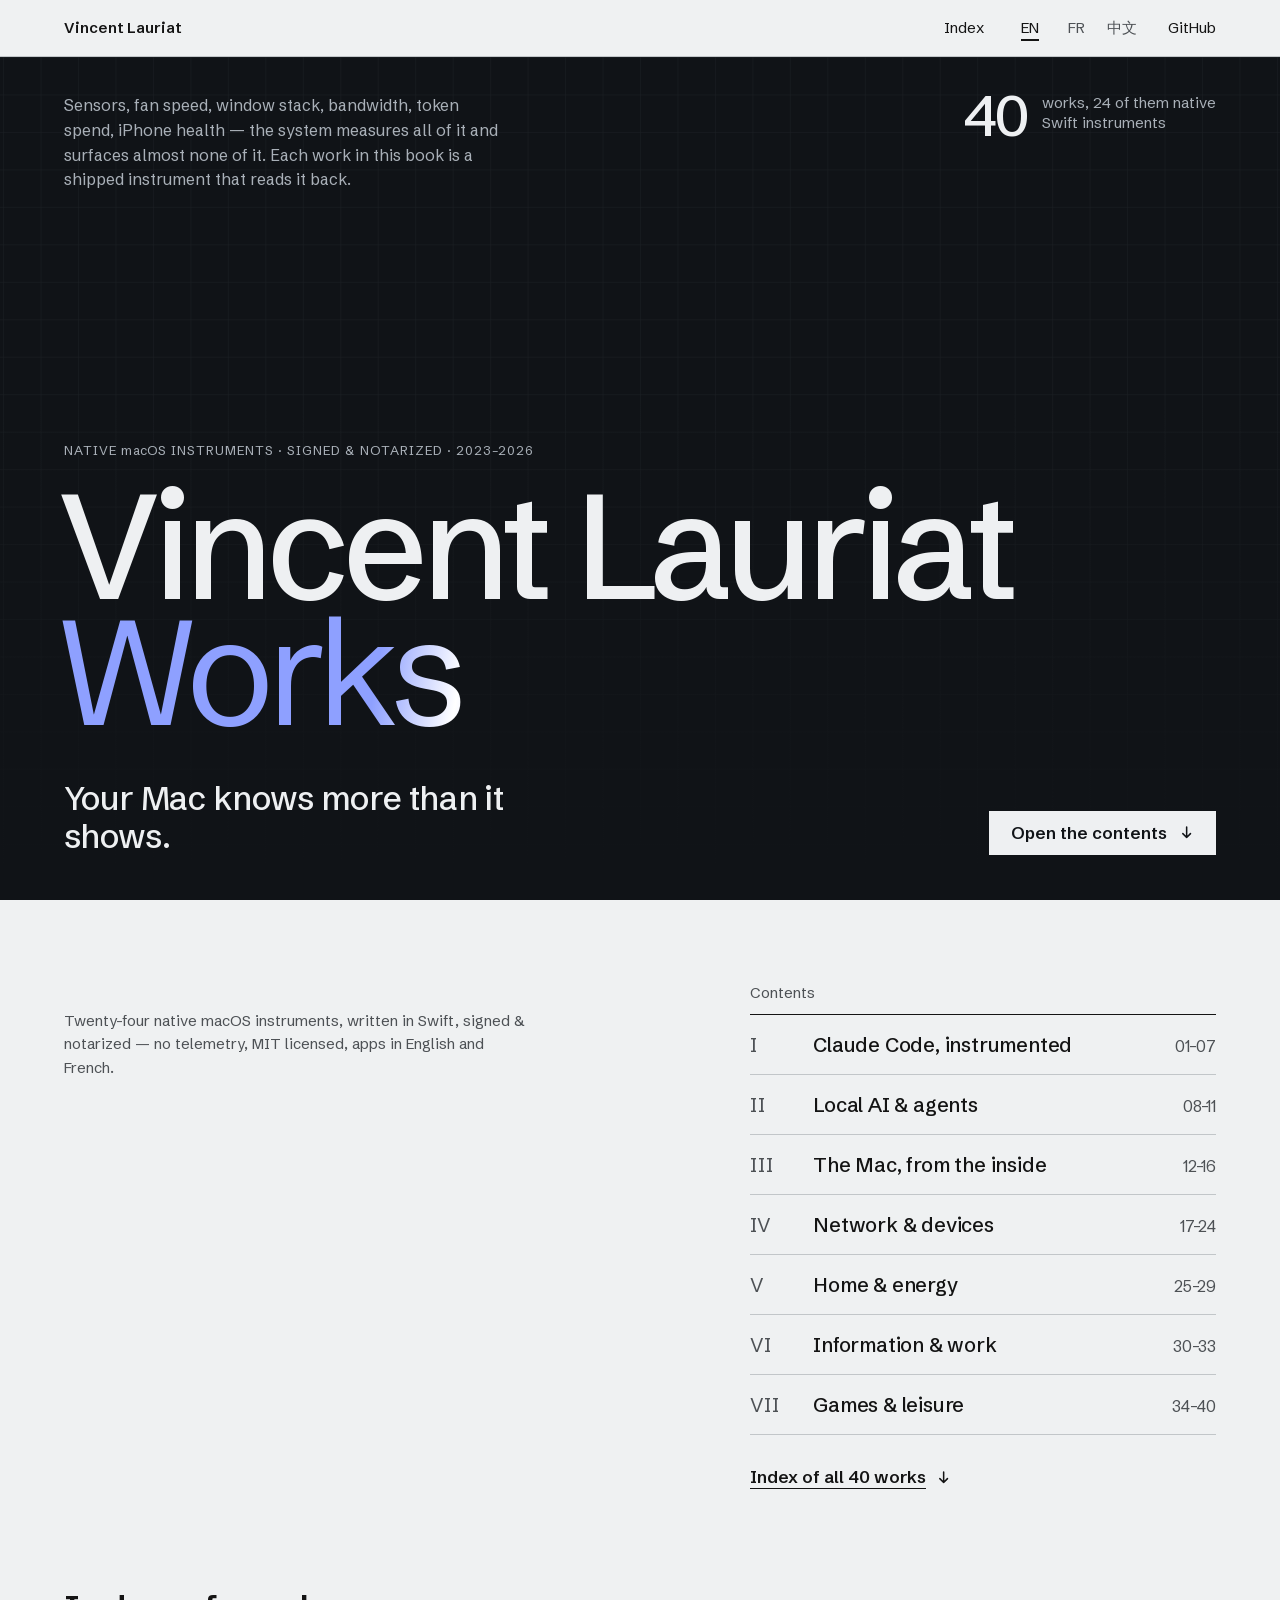
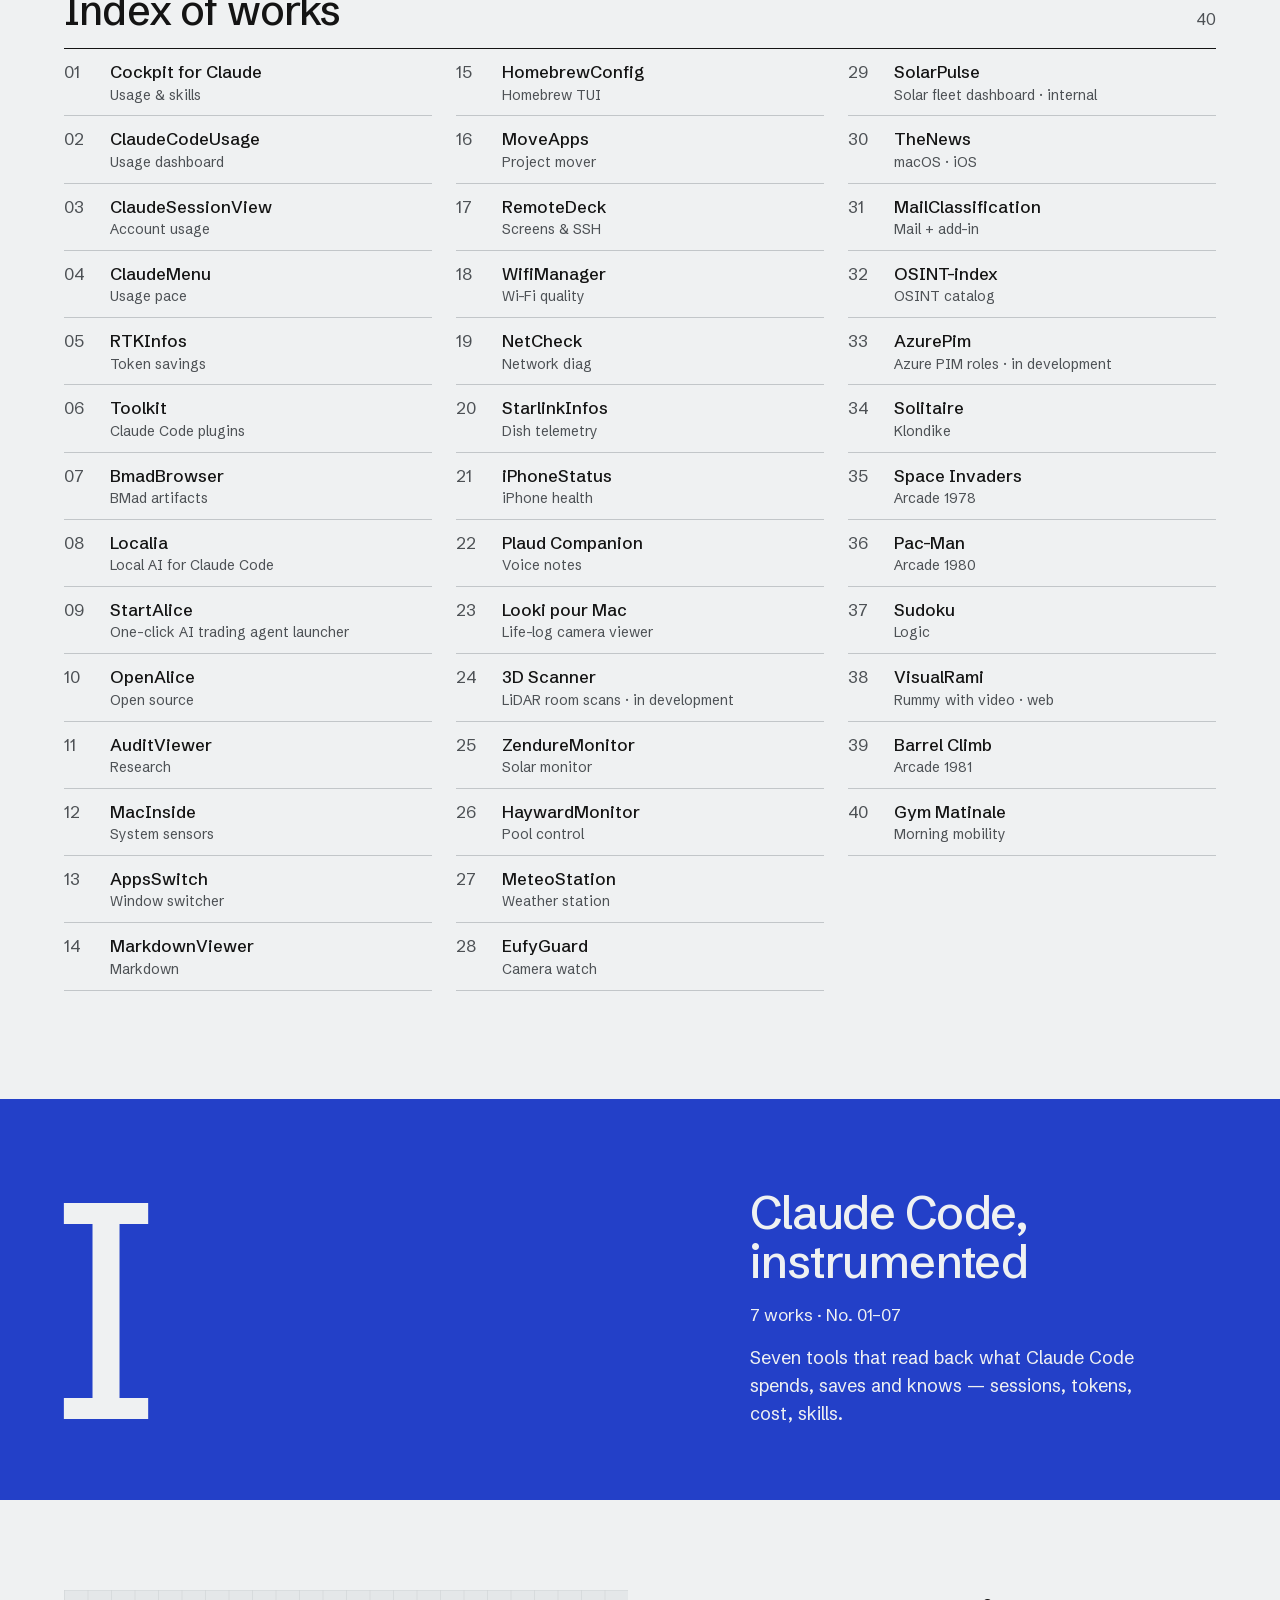
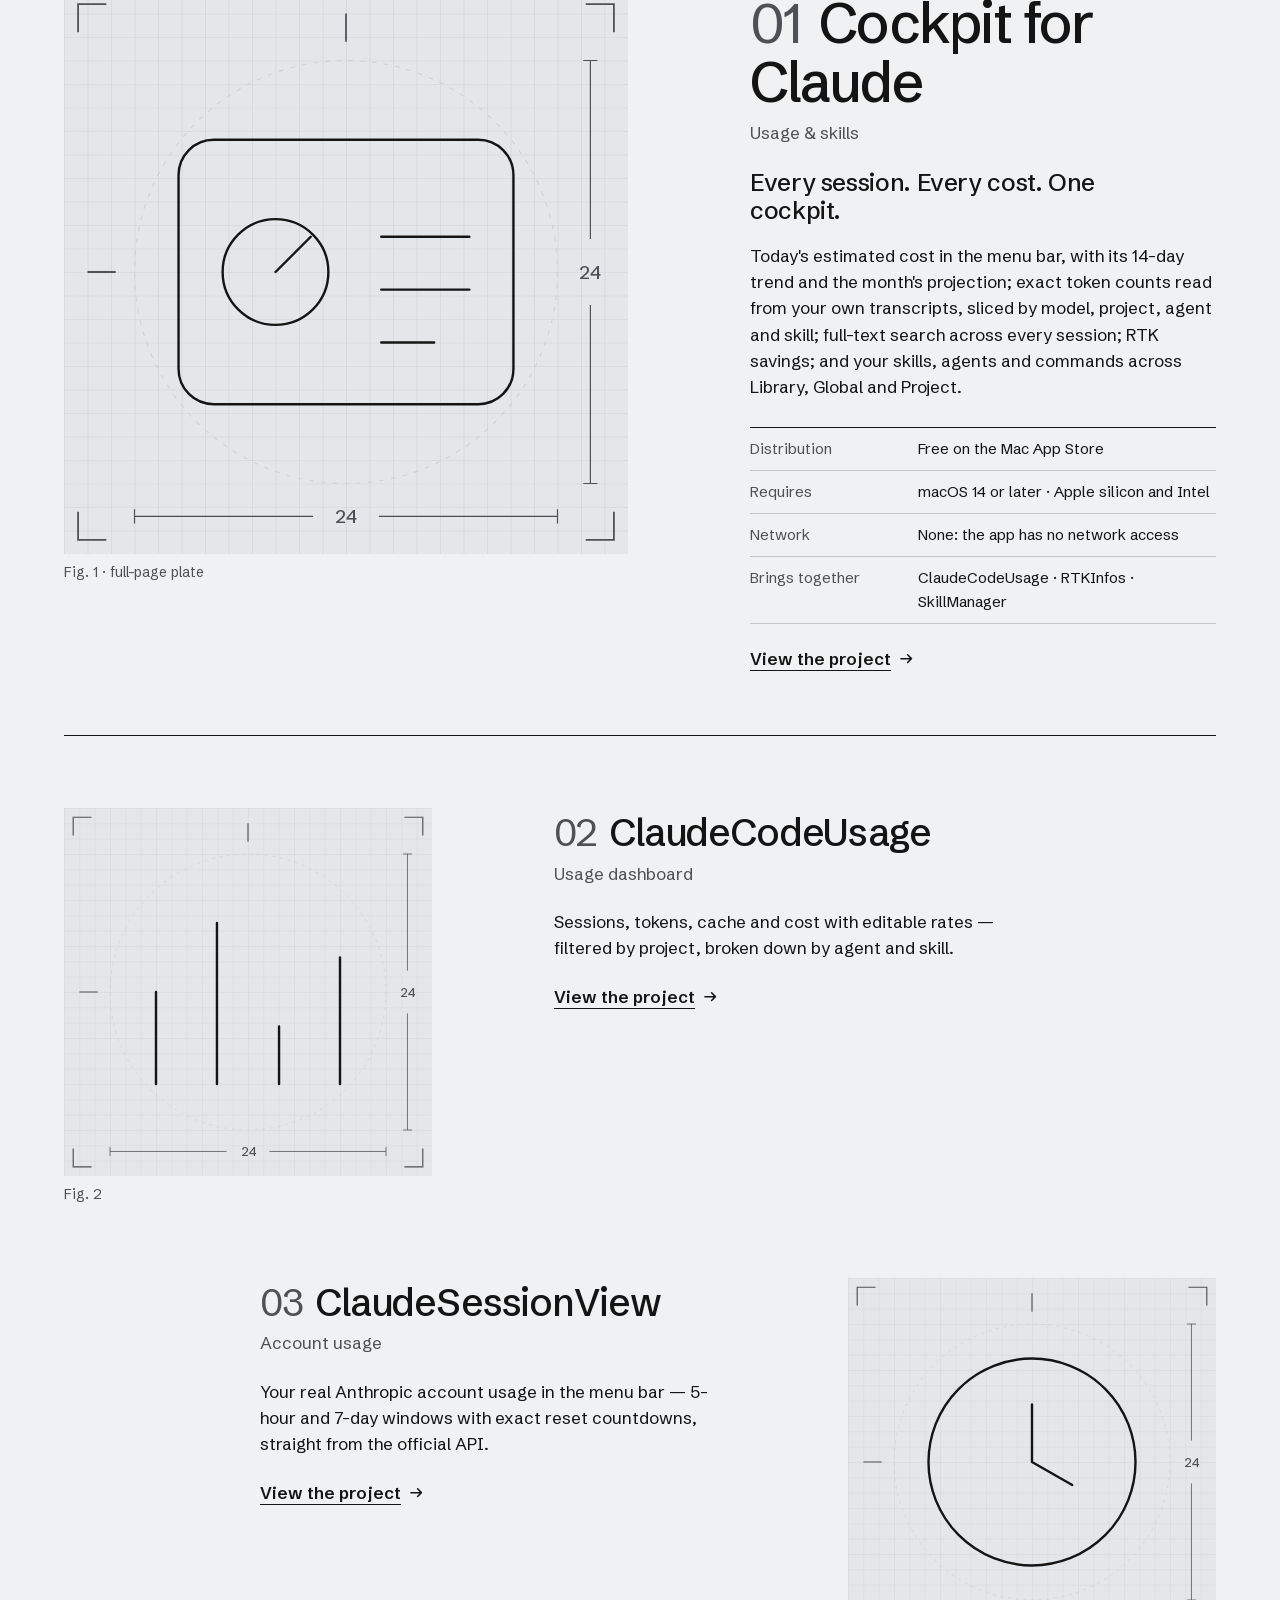
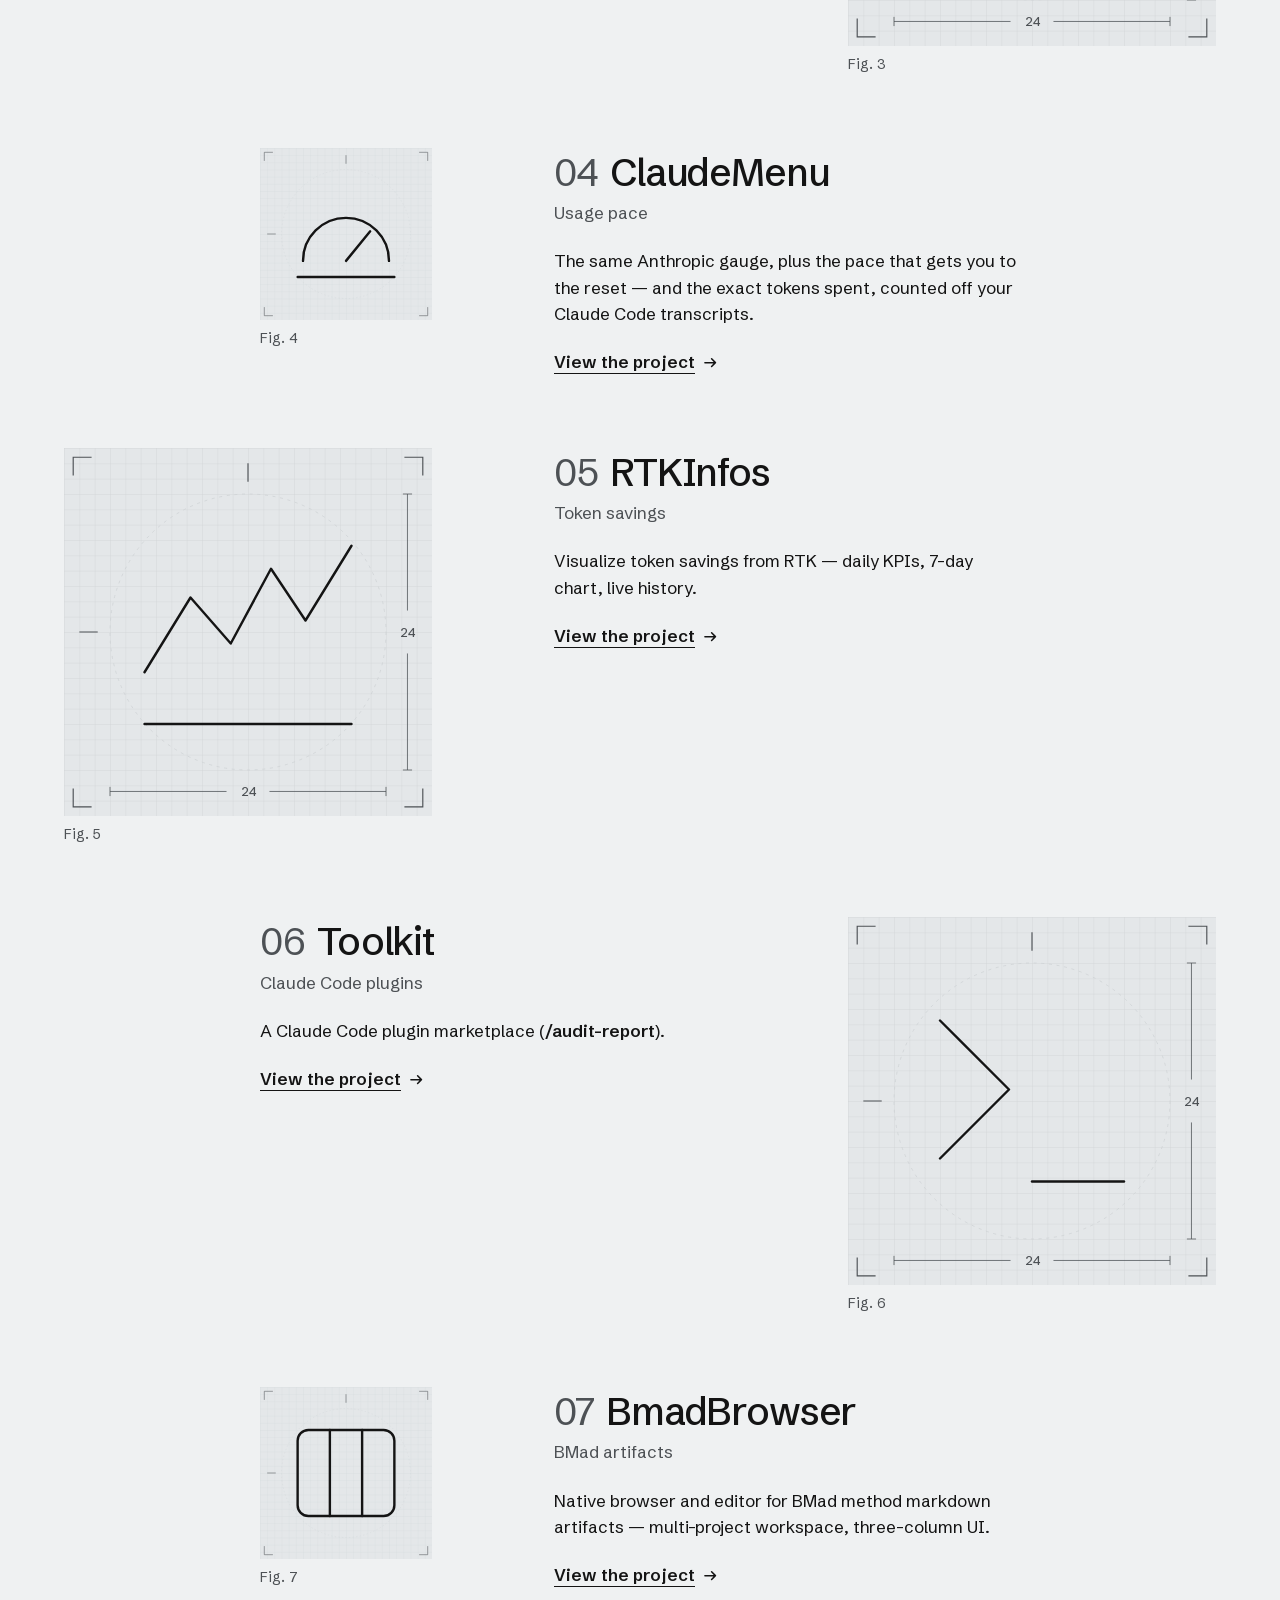
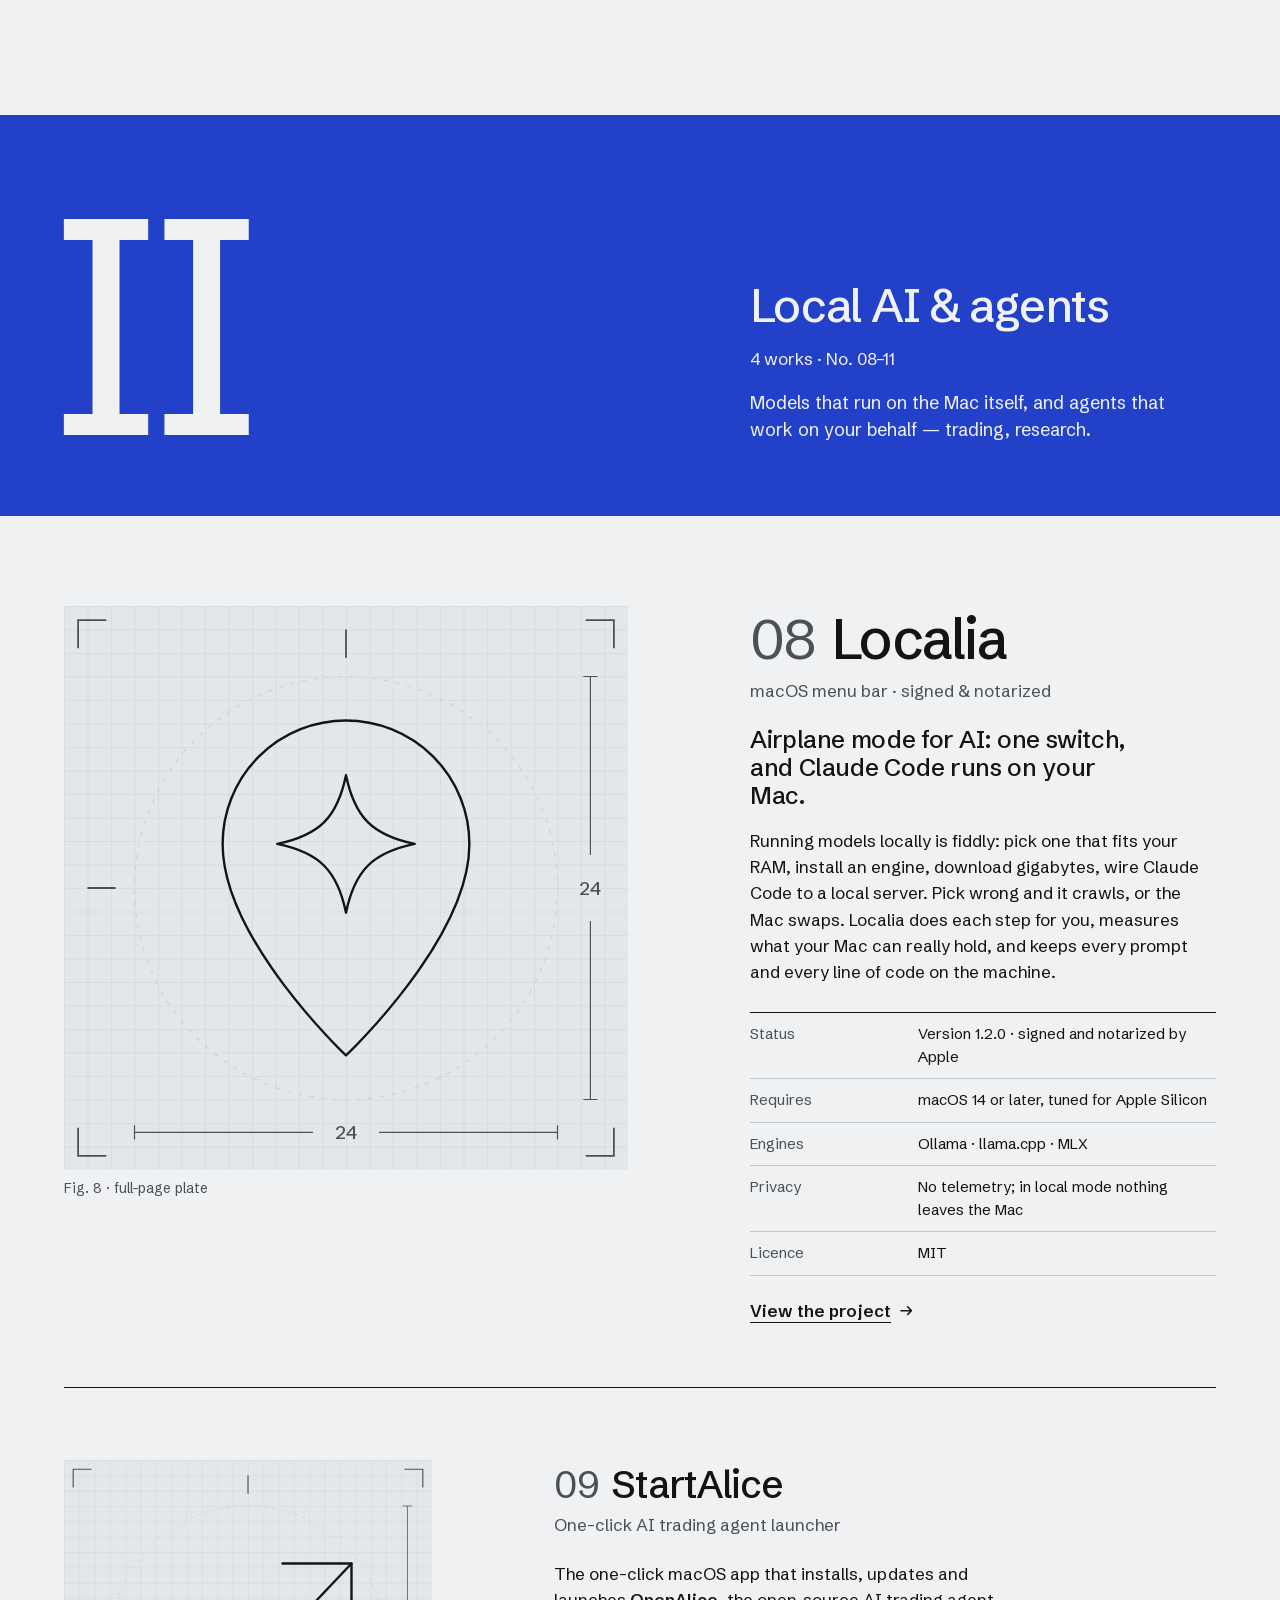
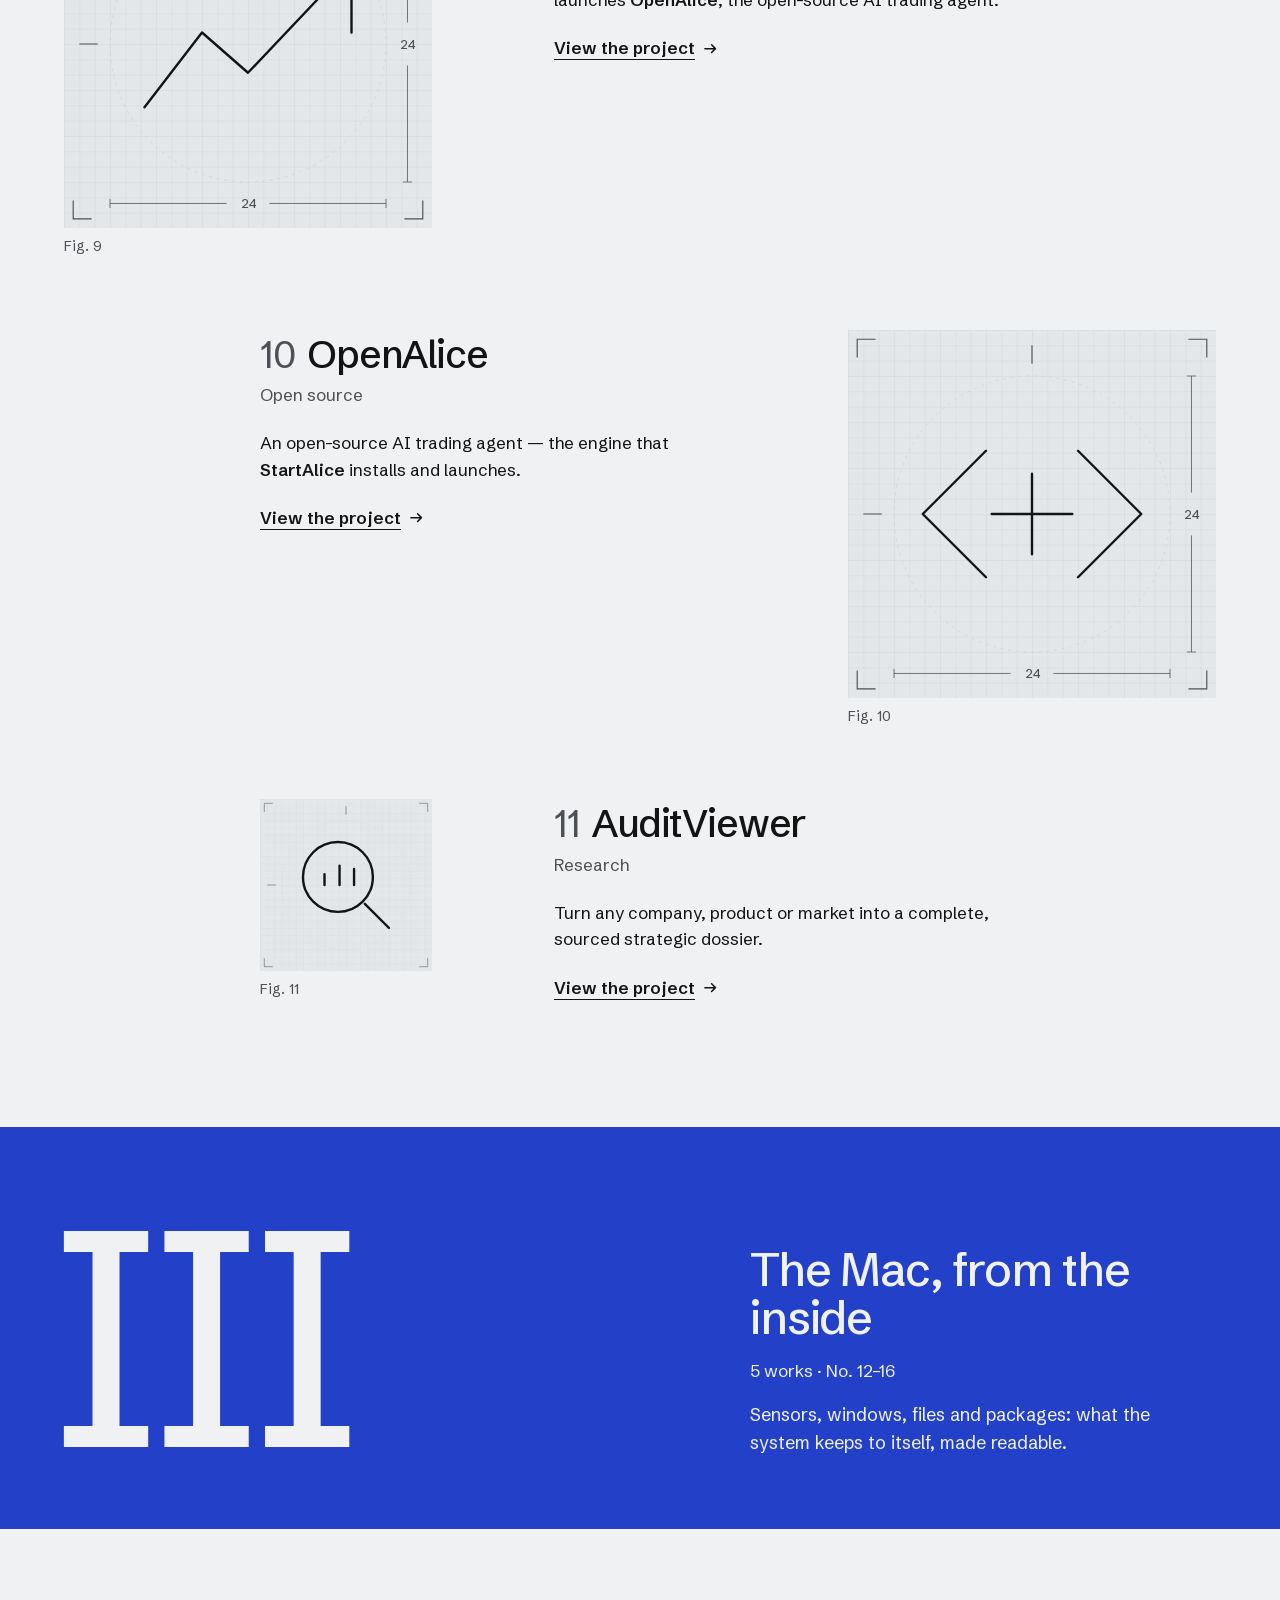
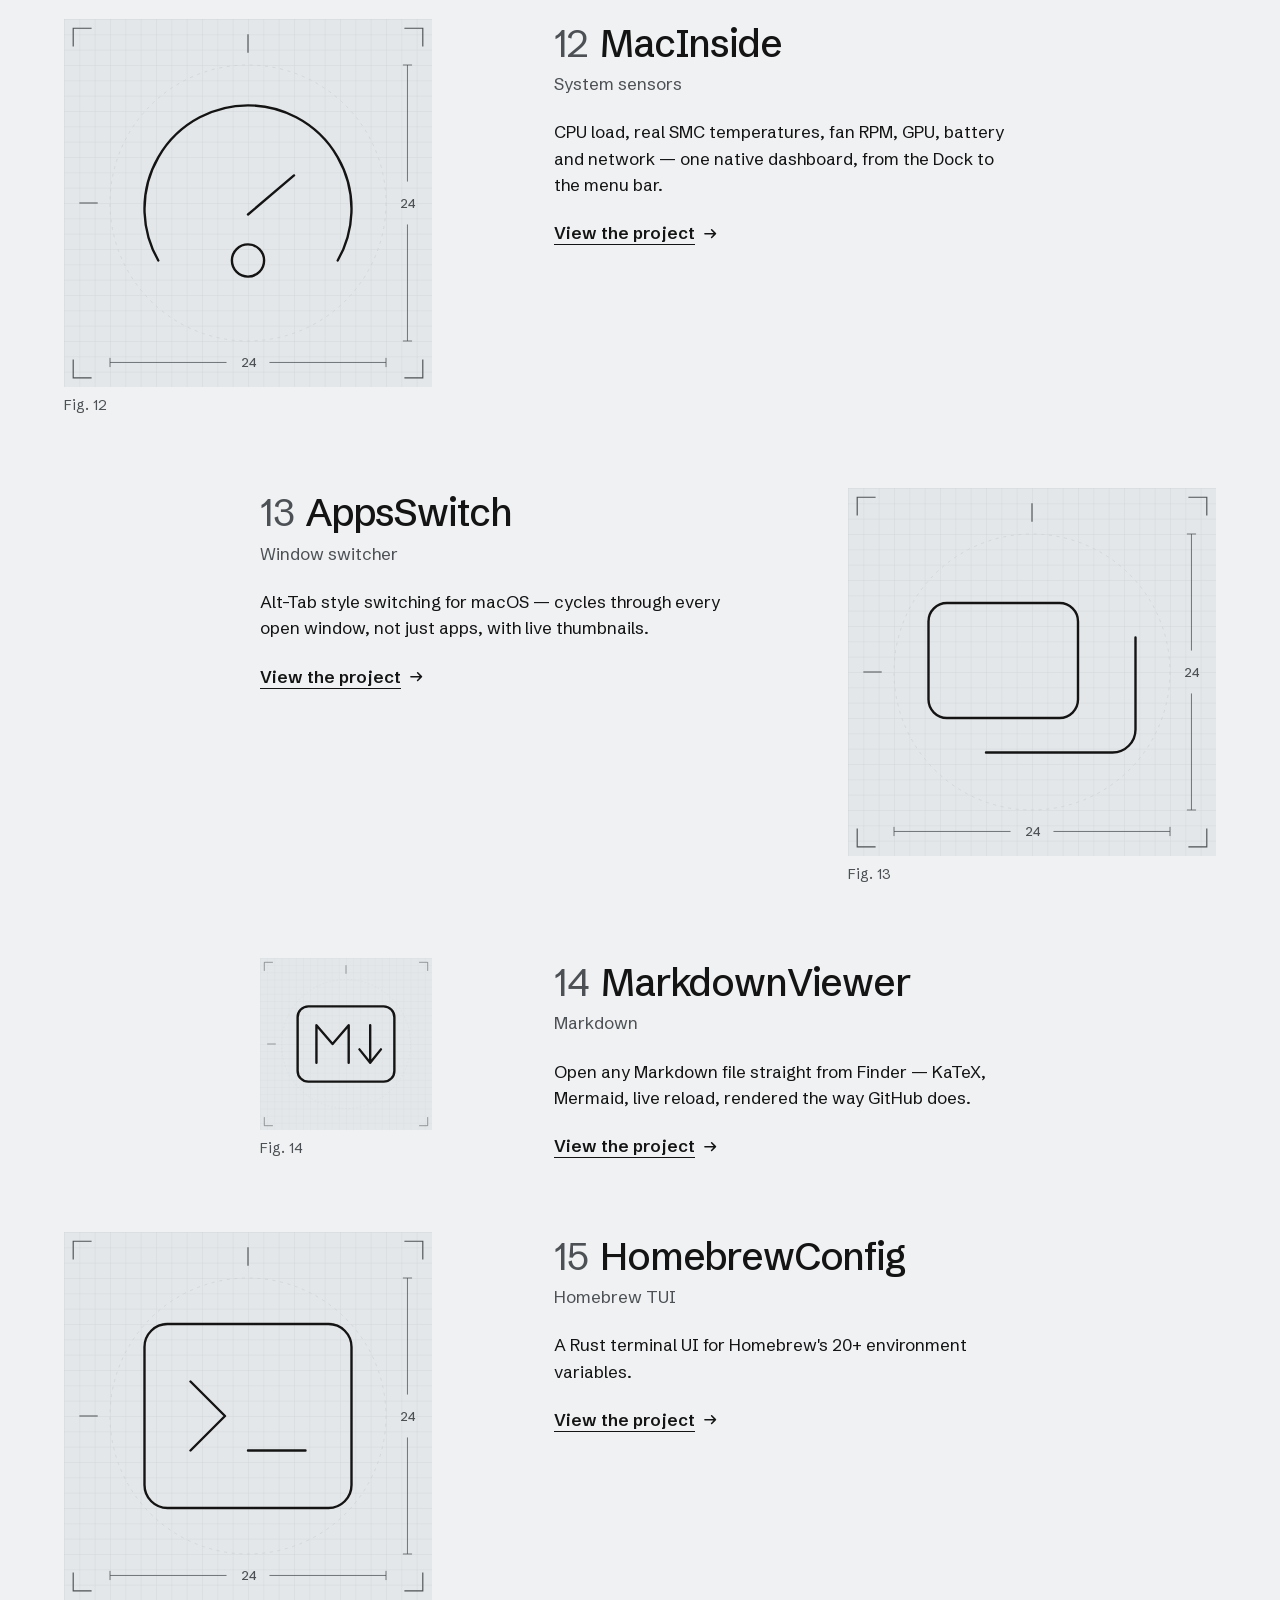
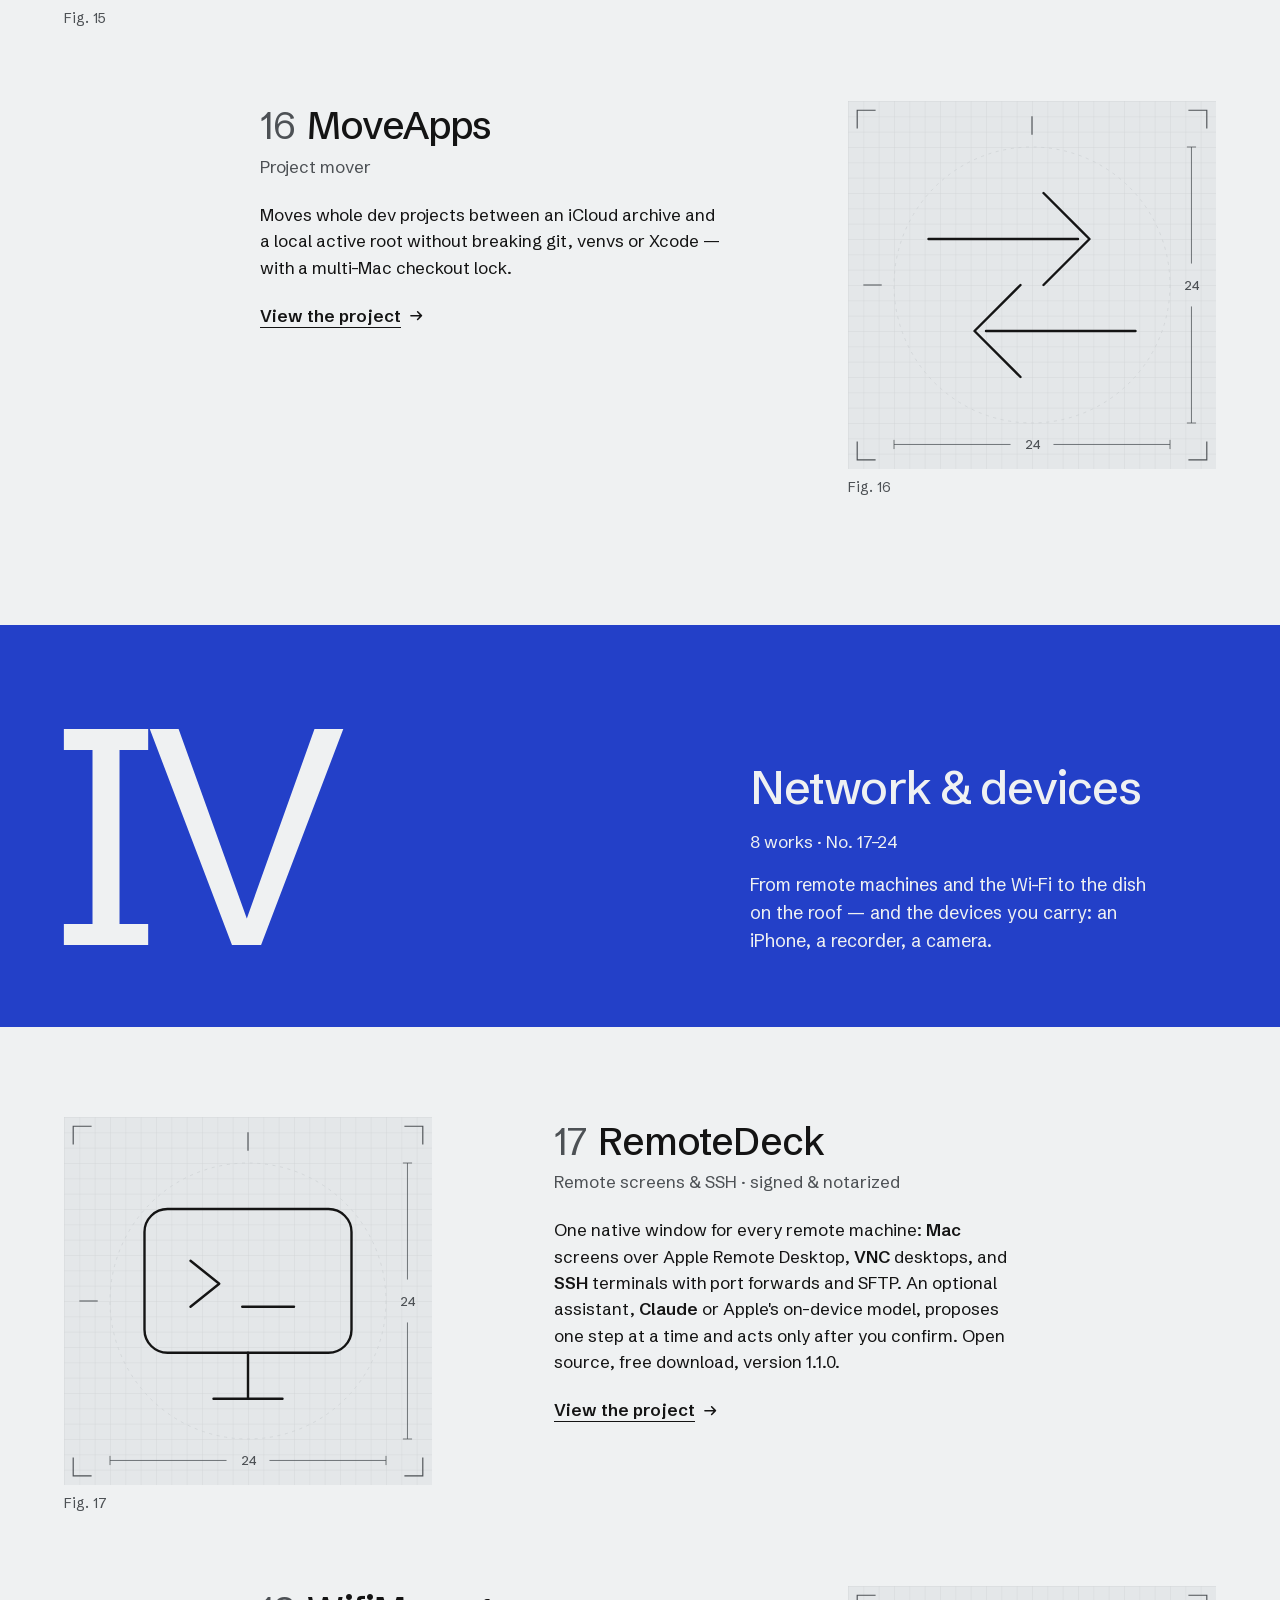
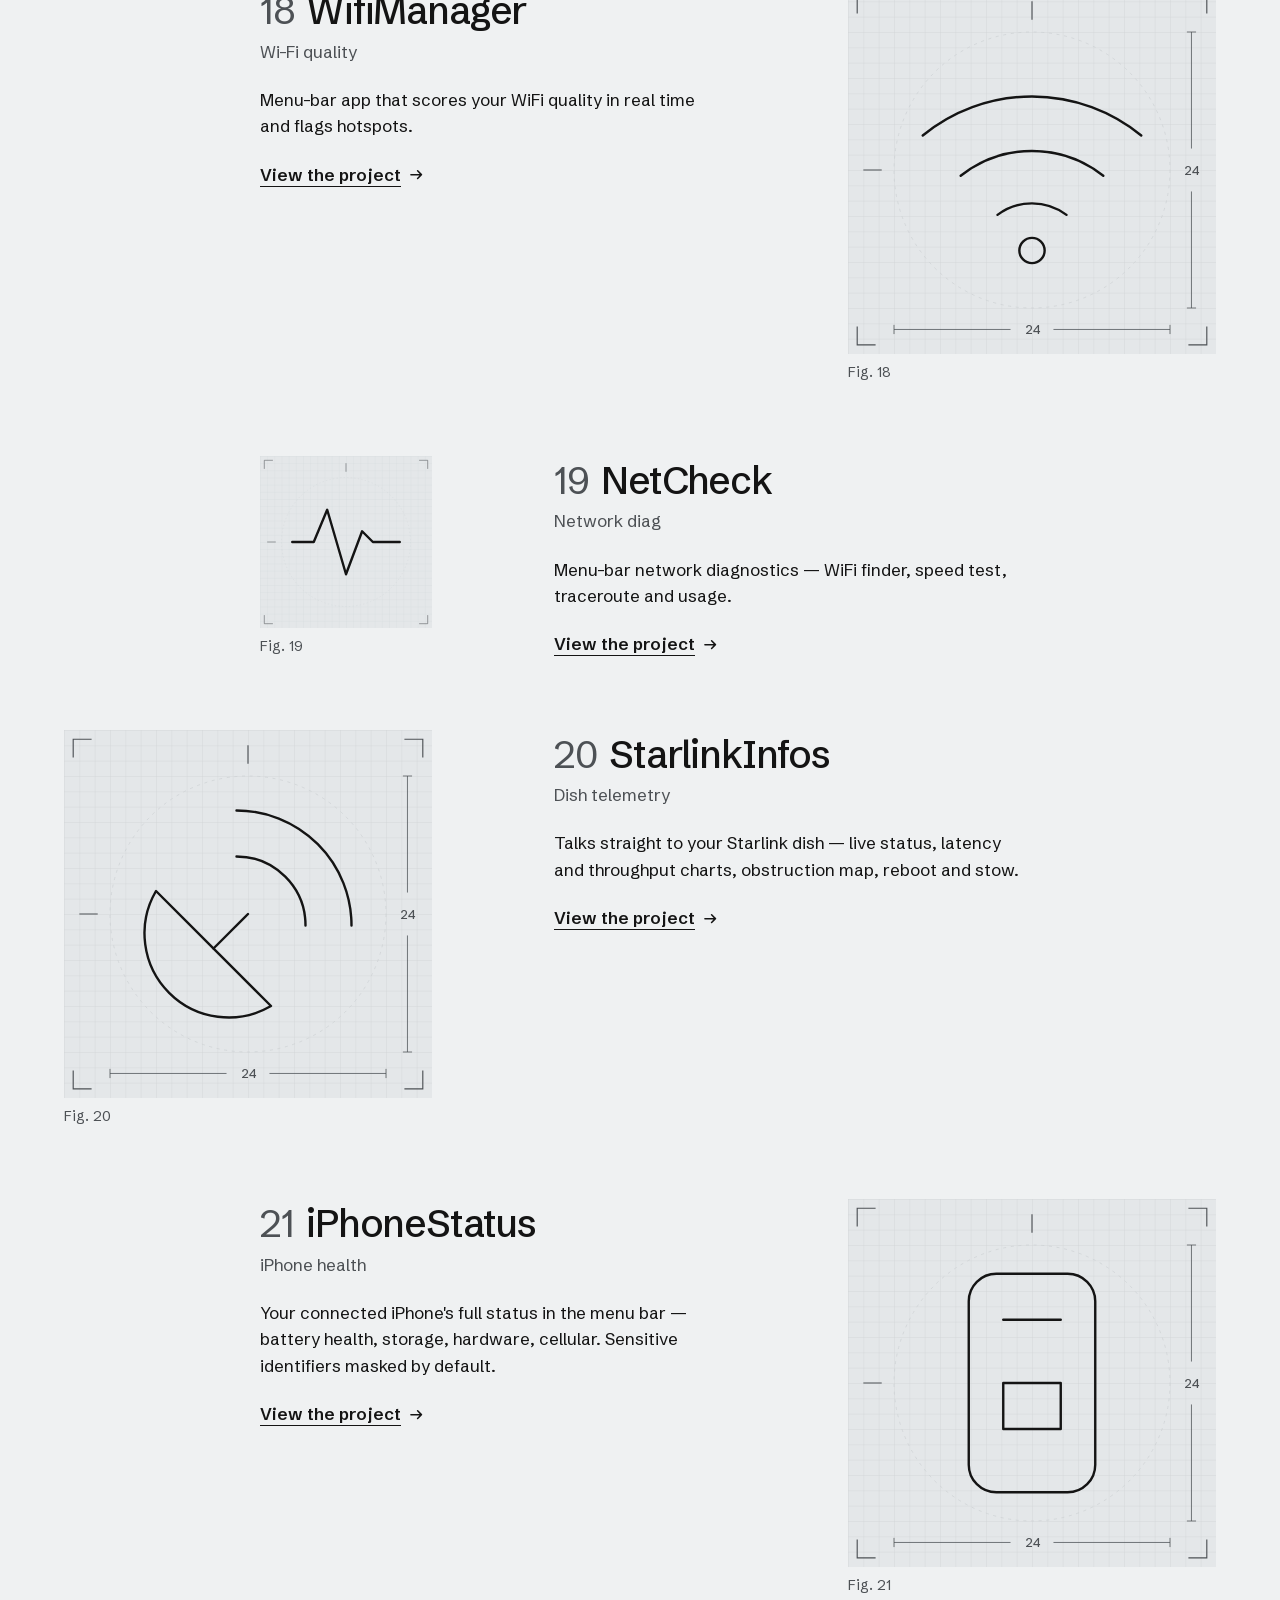
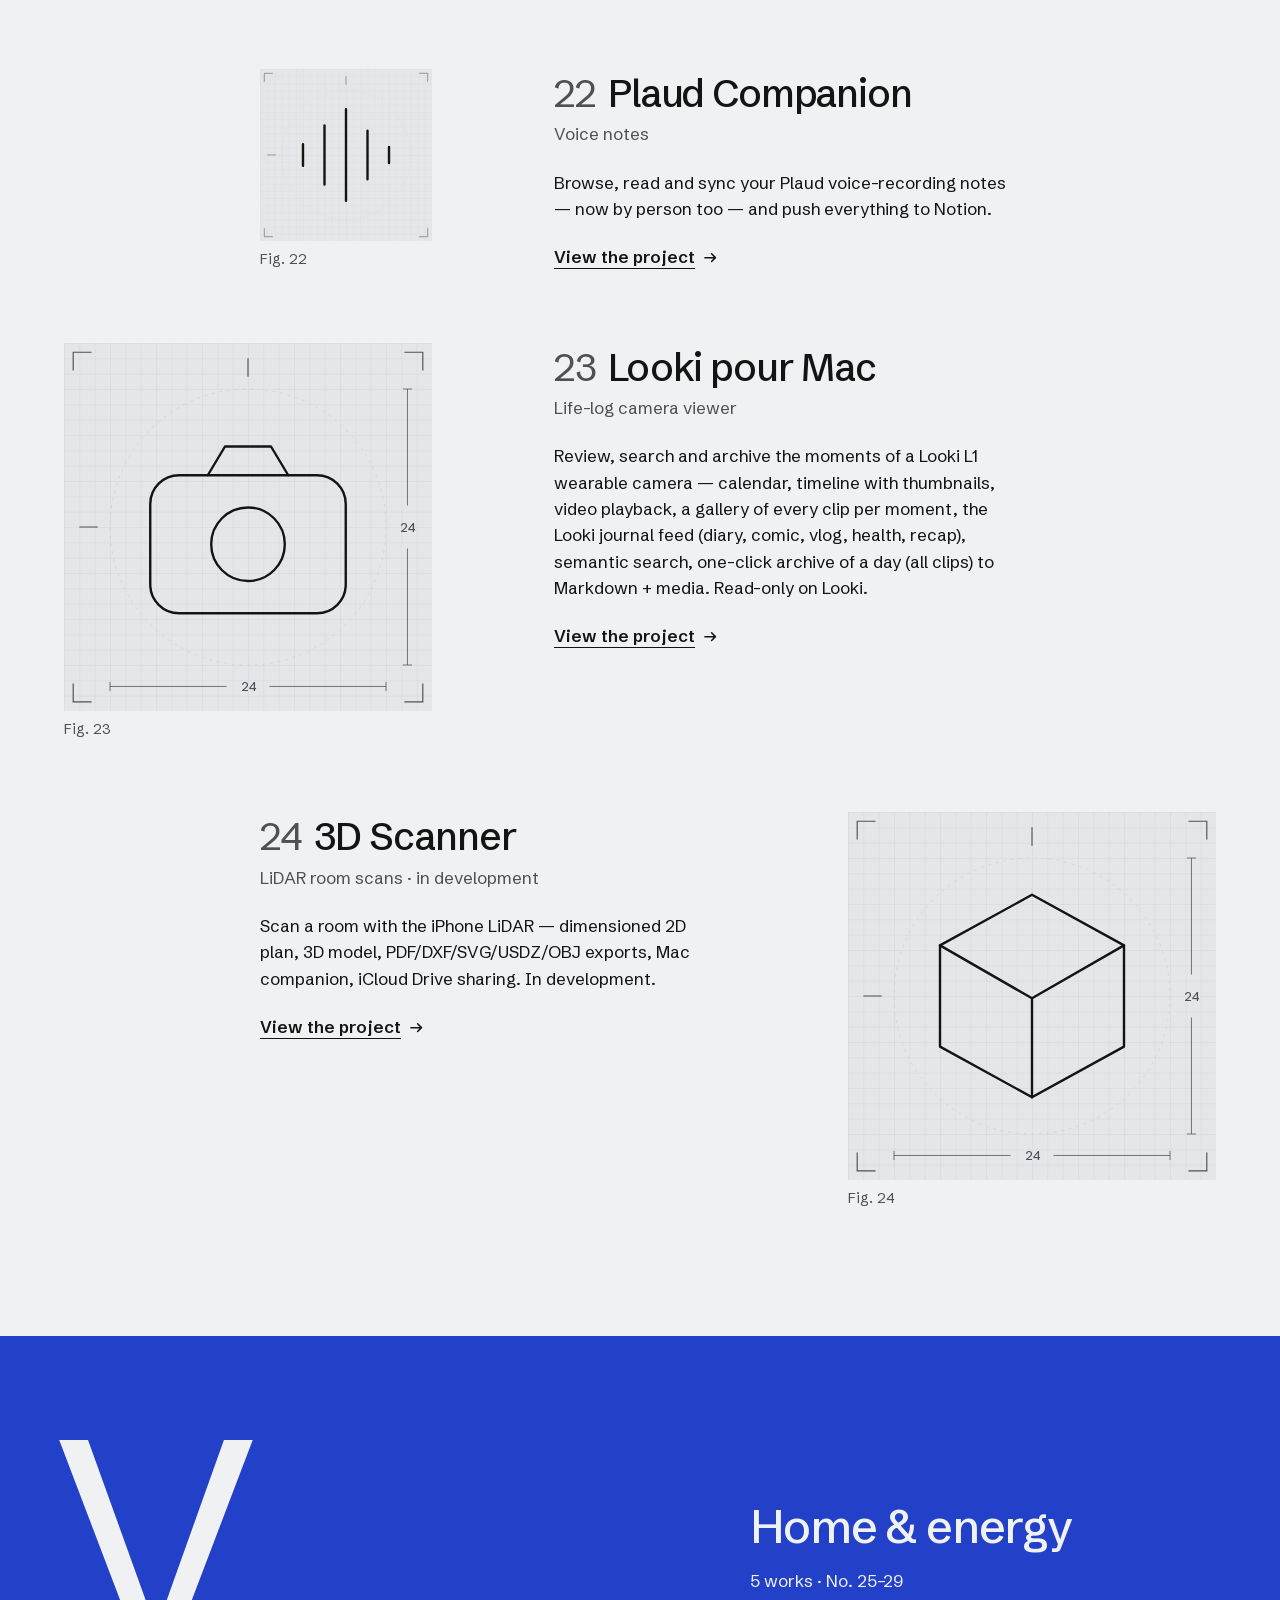
==== commit dbd5f475: "feat: full-screen night title page with a plotted blueprint Replace the hub title page with a full-s" ====
--- a/index.html
+++ b/index.html
@@ -13,7 +13,7 @@
 <meta property="og:image:width" content="1200">
 <meta property="og:image:height" content="630">
 <meta name="twitter:card" content="summary_large_image">
-<meta name="theme-color" content="#eff1f2">
+<meta name="theme-color" content="#101317">
 <link rel="icon" type="image/svg+xml" href="assets/favicon.svg">
 <!-- Schibsted Grotesk (OFL), variable 400–900, sous-ensemble latin auto-hébergé : 47 Ko,
      la seule fonte de la page. Le chinois tombe sur la pile système de base.css. -->
@@ -50,7 +50,6 @@
   body{font-family:var(--sans);font-size:1.0625rem;line-height:1.55;color:var(--ink);background:var(--paper);
     -webkit-font-smoothing:antialiased;font-feature-settings:"tnum" 0}
   html body.lang-zh{font-family:var(--sans)}
-  html body.lang-zh .title h1{font-size:clamp(3rem,8.4vw,8.5rem);line-height:1}
   /* base.css redescend les h2 en chinois : on rétablit l'échelle du livre */
   html body.lang-zh .index h2{font-size:clamp(1.8rem,3.2vw,2.8rem)}
   html body.lang-zh .op-text h2{font-size:clamp(2rem,3.6vw,3.4rem)}
@@ -76,10 +75,7 @@
   .langs button:not(.on):hover{color:var(--ink)}
   .gh{text-decoration:none;display:inline-flex;align-items:center;min-height:44px}
 
-  /* ── Page de titre ── */
-  .title{padding:clamp(48px,9vh,112px) 0 clamp(56px,10vh,120px)}
-  .title h1{grid-column:1/-1;font-size:clamp(3.4rem,11.2vw,11.5rem);line-height:.88;letter-spacing:-.04em;font-weight:500}
-  .title h1 .sub{display:block;color:var(--ink-2);font-weight:400}
+  /* ── Sommaire (sous la page de titre) ── */
   .t-left{grid-column:1/7;margin-top:clamp(40px,7vh,88px)}
   .t-right{grid-column:8/-1;margin-top:clamp(40px,7vh,88px)}
   .thesis{font-size:clamp(1.6rem,2.6vw,2.4rem);line-height:1.12;font-weight:500;letter-spacing:-.02em;max-width:20ch}
@@ -211,20 +207,94 @@
   @media (prefers-reduced-motion: reduce){
     .dwg.pending .ic{clip-path:none}
   }
+
+  /* ══ PAGE DE TITRE DE NUIT ════════════════════════════════════════════
+     Plein écran, sombre, une épure tracée en fond (SVG, ~1 Ko, aucune vidéo).
+     Le livre clair reprend au sommaire ; le titre courant suit (body.on-hero). */
+  .hero{position:relative;min-height:calc(100svh - 57px);display:flex;overflow:hidden}
+  .hero-in{position:relative;z-index:1;display:flex;flex-direction:column;justify-content:space-between;
+    width:100%;padding-top:clamp(24px,4vh,48px);padding-bottom:clamp(28px,5vh,56px);gap:40px}
+  .h-band{display:grid;grid-template-columns:repeat(12,minmax(0,1fr));column-gap:var(--col);align-items:start}
+  .h-lede{grid-column:1/6;max-width:44ch;font-size:1rem}
+  .h-fact{grid-column:9/-1;justify-self:end;text-align:right;display:flex;align-items:flex-start;gap:14px}
+  .h-fact .fig{font-size:clamp(2.6rem,4.4vw,4rem);line-height:.82;letter-spacing:-.04em;font-weight:500}
+  .h-fact .fig-l{font-size:.9375rem;line-height:1.3;text-align:left;color:var(--ink-2)}
+  .kicker{font-size:.8125rem;letter-spacing:.08em;text-transform:uppercase;color:var(--ink-2);margin-bottom:clamp(16px,2.5vh,28px)}
+  body.lang-zh .kicker{letter-spacing:.04em}
+  .kicker .br{text-transform:none;letter-spacing:.02em}
+  .hero h1{font-size:clamp(3.2rem,11.6vw,12rem);line-height:.85;letter-spacing:-.045em;font-weight:500;margin-left:-.04em}
+  .hero h1 .sub{display:block;font-weight:400}
+  html body.lang-zh .hero h1{font-size:clamp(3rem,8.4vw,8.5rem);line-height:1}
+  .h-foot{display:grid;grid-template-columns:repeat(12,minmax(0,1fr));column-gap:var(--col);align-items:end;margin-top:clamp(28px,5vh,56px)}
+  .h-foot .thesis{grid-column:1/7;max-width:22ch}
+  .cta{grid-column:9/-1;justify-self:end;display:inline-flex;align-items:center;gap:12px;min-height:44px;
+    font-weight:600;text-decoration:none;transition:color .25s ease}
+  .cta .arw{transition:transform .3s cubic-bezier(.3,.7,.2,1)}
+  .cta:hover .arw,.cta:focus-visible .arw{transform:translateY(4px)}
+  .contents-sec{padding:clamp(56px,9vh,104px) 0 clamp(56px,10vh,120px)}
+  .contents-sec .t-left,.contents-sec .t-right{margin-top:0}
+
+  /* le reflet : background-clip:text sur un dégradé, sans bibliothèque */
+  .shine{background-repeat:no-repeat;-webkit-background-clip:text;background-clip:text;
+    -webkit-text-fill-color:transparent;color:transparent}
+  .shine span{-webkit-text-fill-color:transparent}
+
+  @media (max-width:960px){
+    .h-lede{grid-column:1/8} .h-fact{grid-column:8/-1}
+    .h-foot .thesis{grid-column:1/-1} .cta{grid-column:1/-1;justify-self:start;margin-top:20px}
+  }
+  @media (max-width:600px){
+    .h-band{row-gap:20px}
+    .h-lede{grid-column:1/-1;font-size:.9375rem}
+    .h-fact{grid-column:1/-1;justify-self:start;text-align:left}
+    .hero h1{font-size:clamp(2.6rem,13.4vw,4rem)}
+    .kicker{font-size:.75rem}
+  }
+
+  .hero{--n-bg:#101317;--n-ink:#eef0f2;--n-ink2:#a9b0b8;--n-line:#262b31;--n-blue:#8ea0ff;
+    background:var(--n-bg);color:var(--n-ink)}
+  .hero .kicker,.hero .h-fact .fig-l{color:var(--n-ink2)}
+  .hero .h-lede{color:var(--n-ink2)}
+  .hero :focus-visible{outline-color:var(--n-blue)}
+  /* l'épure : trame + tracés de construction, redessinés lentement en boucle */
+  .blueprint{position:absolute;inset:0;width:100%;height:100%;z-index:0}
+  .blueprint .tr{fill:none;stroke:var(--n-blue);stroke-width:1;vector-effect:non-scaling-stroke;opacity:.38;
+    stroke-dasharray:1;stroke-dashoffset:1;animation:plot 14s cubic-bezier(.65,0,.35,1) infinite}
+  .blueprint .tr:nth-of-type(2){animation-delay:1.2s} .blueprint .tr:nth-of-type(3){animation-delay:2.4s}
+  .blueprint .tr:nth-of-type(4){animation-delay:3.6s} .blueprint .tr:nth-of-type(5){animation-delay:4.8s}
+  @keyframes plot{0%{stroke-dashoffset:1}35%,75%{stroke-dashoffset:0}100%{stroke-dashoffset:-1}}
+  .blueprint-fade{position:absolute;inset:0;z-index:0;background:linear-gradient(180deg,transparent 40%,var(--n-bg) 96%)}
+  /* le reflet continu du prompt, ralenti : bleu clair, éclat blanc, 6 s */
+  .shine{background-image:linear-gradient(100deg,var(--n-blue) 0 40%,#fff 50%,var(--n-blue) 60% 100%);
+    background-size:200% 100%;background-repeat:repeat-x;animation:sweep 6s linear infinite}
+  @keyframes sweep{from{background-position:200% 0}to{background-position:0 0}}
+  .cta{color:var(--n-bg);background:var(--n-ink);padding:0 22px;transition:background .25s ease}
+  .cta:hover,.cta:focus-visible{background:#fff}
+  .cta:hover .arw,.cta:focus-visible .arw{transform:translateY(3px)}
+  /* le titre courant passe en nuit tant que la page de titre est à l'écran */
+  body.on-hero .running{background:var(--n-bg,#101317);color:#eef0f2;border-color:#262b31;transition:background .3s ease,color .3s ease}
+  body.on-hero .langs button{color:#a9b0b8} body.on-hero .langs button.on,body.on-hero .langs button:hover{color:#eef0f2}
+  .running{transition:background .3s ease,color .3s ease}
+  @media (prefers-reduced-motion: reduce){
+    .blueprint .tr{animation:none;stroke-dashoffset:0}
+    .shine{animation:none;background:none;-webkit-text-fill-color:var(--n-blue);color:var(--n-blue)}
+  }
 </style>
 <script defer src="/vl.js"></script>
 </head>
 <body class="lang-en">
 <!-- THESIS: the hub is one author's monograph — a title page, a contents list, an index of
-     works, four chapters, every project a numbered plate; it refuses the dev-portfolio grid,
+     works, seven themed chapters, every project a numbered plate (a few as full-page plates); it refuses the dev-portfolio grid,
      the costume of the old case and the decoration of the teletext round.
      OWN-WORLD: cool light-grey paper, ink, one cobalt; Schibsted Grotesk only; a 12-column
      grid with generous margins; each work drawn as its own pictogram on a construction-grid
      plate with crop marks; full-bleed cobalt chapter openers with a large roman numeral.
      STORY: the visitor reads the author's name and thesis, finds a work in the contents or
      the index, reads its plate and caption, opens its project page; peers read the rigour.
-     FIRST VIEWPORT: running head; author name across the page at display scale; thesis and
-     lede left; contents with work ranges and the index link right.
+     FIRST VIEWPORT: a full-screen night title page — running head in night; lede left and the
+     countable fact (40 works, 24 native instruments) right; a blueprint plotted in the background;
+     kicker, author name at display scale, "Works" under a slow light sweep; thesis left and the
+     "Open the contents" button right. The light book resumes at the contents.
      FORM: architect's monograph — pinned by Vincent on 2026-10-12 after the teletext build,
      superseding the roll of seed c3721d9a.
      FINISH: unreviewed and undocumented is unfinished; this build ends with the finish
@@ -268,18 +338,37 @@
 
 <main id="top">
 
-  <section class="title" aria-labelledby="h-title">
+  <section class="hero" aria-labelledby="h-title">
+    <svg class="blueprint" viewBox="0 0 1600 900" preserveAspectRatio="xMidYMid slice" aria-hidden="true" focusable="false">
+      <defs><pattern id="ngrid" width="40" height="40" patternUnits="userSpaceOnUse">
+        <path d="M40 0H0V40" fill="none" stroke="#1c2126" stroke-width="1"/></pattern></defs>
+      <rect width="1600" height="900" fill="url(#ngrid)"/>
+      <circle class="tr" pathLength="1" cx="1260" cy="470" r="300"/>
+      <circle class="tr" pathLength="1" cx="1260" cy="470" r="190"/>
+      <path class="tr" pathLength="1" d="M820 470H1600M1260 180V900"/>
+      <path class="tr" pathLength="1" d="M1040 250L1480 690M1480 250L1040 690"/>
+      <rect class="tr" pathLength="1" x="1110" y="320" width="300" height="300"/>
+    </svg>
+    <div class="blueprint-fade"></div>
+    <div class="wrap hero-in">
+      <div class="h-band">
+        <p class="h-lede"><span class="en">Sensors, fan speed, window stack, bandwidth, token spend, iPhone health — the system measures all of it and surfaces almost none of it. Each work in this book is a shipped instrument that reads it back.</span><span class="fr">Capteurs, ventilateurs, pile de fenêtres, bande passante, tokens, santé de l'iPhone — le système mesure tout et n'en montre presque rien. Chaque réalisation de ce livre est un instrument livré qui le donne à lire.</span><span class="zh">感測器、風扇轉速、視窗堆疊、頻寬、token 用量、iPhone 健康度——系統全都測量了，卻幾乎什麼都不顯示。本書的每一件作品，都是一件已出廠、把數據讀回來的儀器。</span></p>
+        <p class="h-fact"><span class="fig num">40</span><span class="fig-l"><span class="en">works, 24 of them native<br>Swift instruments</span><span class="fr">réalisations, dont 24 instruments<br>Swift natifs</span><span class="zh">件作品，其中 24 件<br>為原生 Swift 儀器</span></span></p>
+      </div>
+      <div class="h-main">
+        <p class="kicker"><span class="en">Native <span class="br">macOS</span> instruments · signed &amp; notarized · 2023–2026</span><span class="fr">Instruments <span class="br">macOS</span> natifs · signés &amp; notarisés · 2023–2026</span><span class="zh">原生 <span class="br">macOS</span> 儀器 · 已簽章公證 · 2023–2026</span></p>
+        <h1 id="h-title">Vincent Lauriat<span class="sub"><span class="shine"><span class="en">Works</span><span class="fr">Réalisations</span><span class="zh">作品</span></span></span></h1>
+        <div class="h-foot">
+          <p class="thesis"><span class="en">Your Mac knows more than it shows.</span><span class="fr">Votre Mac en sait plus qu'il n'en montre.</span><span class="zh">你的 Mac 知道的，遠比它顯示的多。</span></p>
+          <a class="cta" href="#contents"><span class="en">Open the contents</span><span class="fr">Ouvrir le sommaire</span><span class="zh">開啟目錄</span><svg class="arw" viewBox="0 0 16 16" aria-hidden="true" focusable="false"><path d="M8 2v11M4 9l4 4 4-4"/></svg></a>
+        </div>
+      </div>
+    </div>
+  </section>
+
+  <section class="contents-sec" id="contents" aria-labelledby="h-contents">
     <div class="wrap g12">
-      <h1 id="h-title">Vincent Lauriat<span class="sub"><span class="en">Works</span><span class="fr">Réalisations</span><span class="zh">作品</span></span></h1>
-      <div class="t-left">
-        <p class="thesis"><span class="en">Your Mac knows more than it shows.</span><span class="fr">Votre Mac en sait plus qu'il n'en montre.</span><span class="zh">你的 Mac 知道的，遠比它顯示的多。</span></p>
-        <p class="lede"><span class="en">Sensors, fan speed, window stack, bandwidth, token spend, iPhone health — the system measures all of it and surfaces almost none of it. Each work in this book is a shipped instrument that reads it back.</span><span class="fr">Capteurs, ventilateurs, pile de fenêtres, bande passante, tokens, santé de l'iPhone — le système mesure tout et n'en montre presque rien. Chaque réalisation de ce livre est un instrument livré qui le donne à lire.</span><span class="zh">感測器、風扇轉速、視窗堆疊、頻寬、token 用量、iPhone 健康度——系統全都測量了，卻幾乎什麼都不顯示。本書的每一件作品，都是一件已出廠、把數據讀回來的儀器。</span></p>
-        <!-- Règle de comptage : 24 = apps macOS natives Swift — jeux, outils web, OpenAlice (agent),
-             HomebrewConfig (TUI Rust), Toolkit (plugins) et MailClassification (.NET) exclus.
-             À CHAQUE AJOUT DE PROJET : vérifier ce compte, le chapitre, l'index, la meta description
-             et og:description. -->
-        <p class="colophon-line"><span class="en">Twenty-four native macOS instruments, written in Swift, signed &amp; notarized — no telemetry, MIT licensed, apps in English and French.</span><span class="fr">Vingt-quatre instruments macOS natifs, écrits en Swift, signés &amp; notarisés — zéro télémétrie, licence MIT, apps en anglais et en français.</span><span class="zh">二十四件原生 macOS 儀器，以 Swift 撰寫、已簽章公證——零遙測、MIT 授權，應用程式提供英文與法文。</span></p>
-      </div>
+      <div class="t-left"><p class="colophon-line"><span class="en">Twenty-four native macOS instruments, written in Swift, signed &amp; notarized — no telemetry, MIT licensed, apps in English and French.</span><span class="fr">Vingt-quatre instruments macOS natifs, écrits en Swift, signés &amp; notarisés — zéro télémétrie, licence MIT, apps en anglais et en français.</span><span class="zh">二十四件原生 macOS 儀器，以 Swift 撰寫、已簽章公證——零遙測、MIT 授權，應用程式提供英文與法文。</span></p></div>
       <nav class="t-right" aria-labelledby="h-contents">
         <p class="lbl" id="h-contents"><span class="en">Contents</span><span class="fr">Sommaire</span><span class="zh">目錄</span></p>
         <ul class="contents">
@@ -793,7 +882,7 @@
     </article>
     <article class="work wc" id="w33">
       <a class="wl" href="https://vincentlauriat.github.io/AzurePim/" target="_blank" rel="noopener">
-        <figure class="plate"><svg class="dwg" viewBox="0 0 240 240" aria-hidden="true" focusable="false"><rect width="240" height="240" fill="url(#grid)"/><use href="#marks"/><use class="dims" href="#dims"/><g class="ic" transform="translate(30 30) scale(7.5)"><circle cx="7.5" cy="12" r="4"/><circle cx="7.5" cy="12" r="1.3"/><path d="M11.5 12h9M17 12v3M20 12v2"/><circle cx="17" cy="6.5" r="3.5"/><path d="M17 4.6v1.9l1.4 1"/></g></svg><figcaption>Fig. 33</figcaption></figure>
+        <figure class="plate"><svg class="dwg" viewBox="0 0 240 240" aria-hidden="true" focusable="false"><rect width="240" height="240" fill="url(#grid)"/><use href="#marks"/><use class="dims" href="#dims"/><g class="ic" transform="translate(30 30) scale(7.5)"><path d="M12 3l7.5 2.8v5.6c0 4.7-3.2 8.4-7.5 9.9-4.3-1.5-7.5-5.2-7.5-9.9V5.8z"/><circle cx="12" cy="11.8" r="4"/><path d="M12 9.6v2.2l1.6 1"/></g></svg><figcaption>Fig. 33</figcaption></figure>
         <div class="cap">
           <h3 class="wn"><span class="wno">33</span>Azure<wbr>Pim</h3>
           <p class="role"><span class="en">macOS menu bar · signed &amp; notarized</span><span class="fr">Barre de menus macOS · signé &amp; notarisé</span><span class="zh">macOS 選單列 · 已簽章與公證</span></p>
@@ -986,5 +1075,14 @@
     setLang(saved||(n==='zh'?'zh':(n==='fr'?'fr':'en')));
   })();
 </script>
+
+<script>
+  /* le titre courant prend la nuit tant que la page de titre occupe le haut */
+  (function(){
+    var h=document.querySelector('.hero'); if(!h||!('IntersectionObserver' in window)) return;
+    new IntersectionObserver(function(e){ document.body.classList.toggle('on-hero', e[0].intersectionRatio>0.08); },
+      {rootMargin:'-56px 0px 0px 0px',threshold:[0,0.08,1]}).observe(h);
+  })();
+</script>
 </body>
 </html>
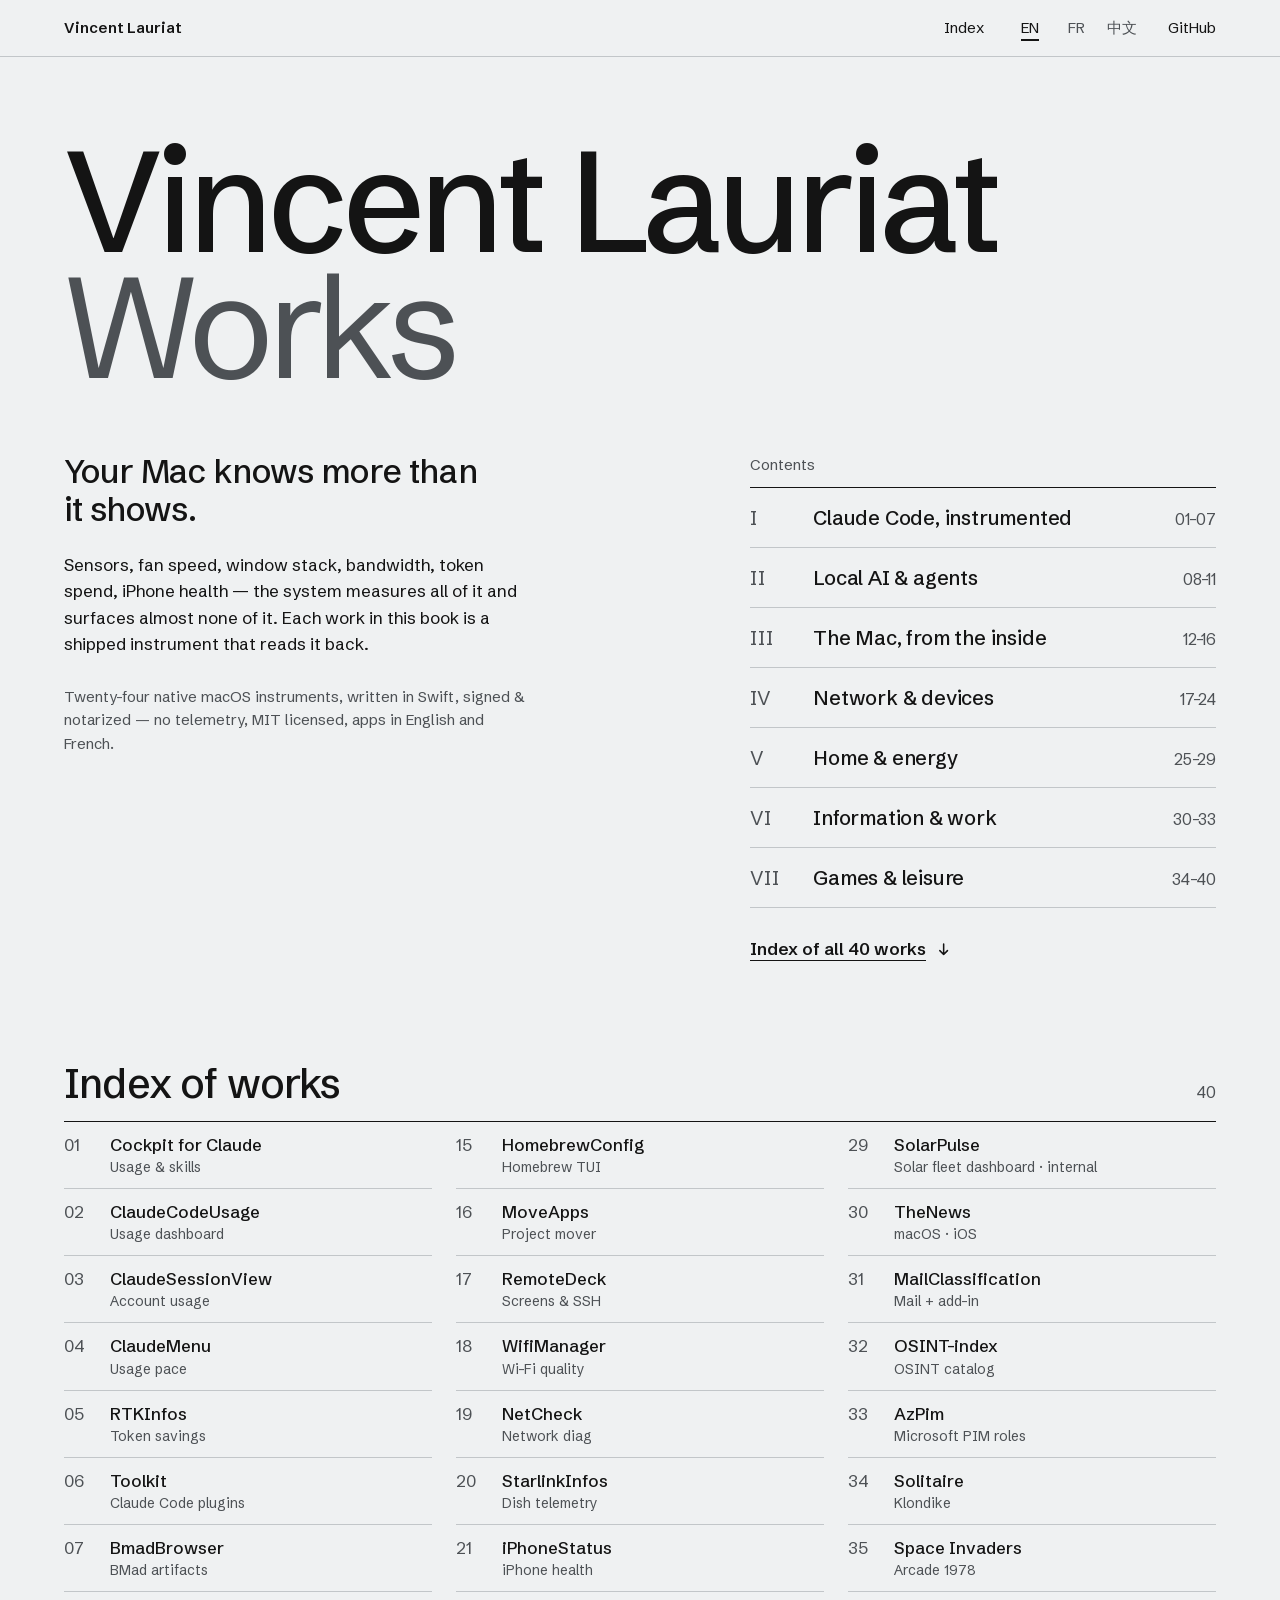
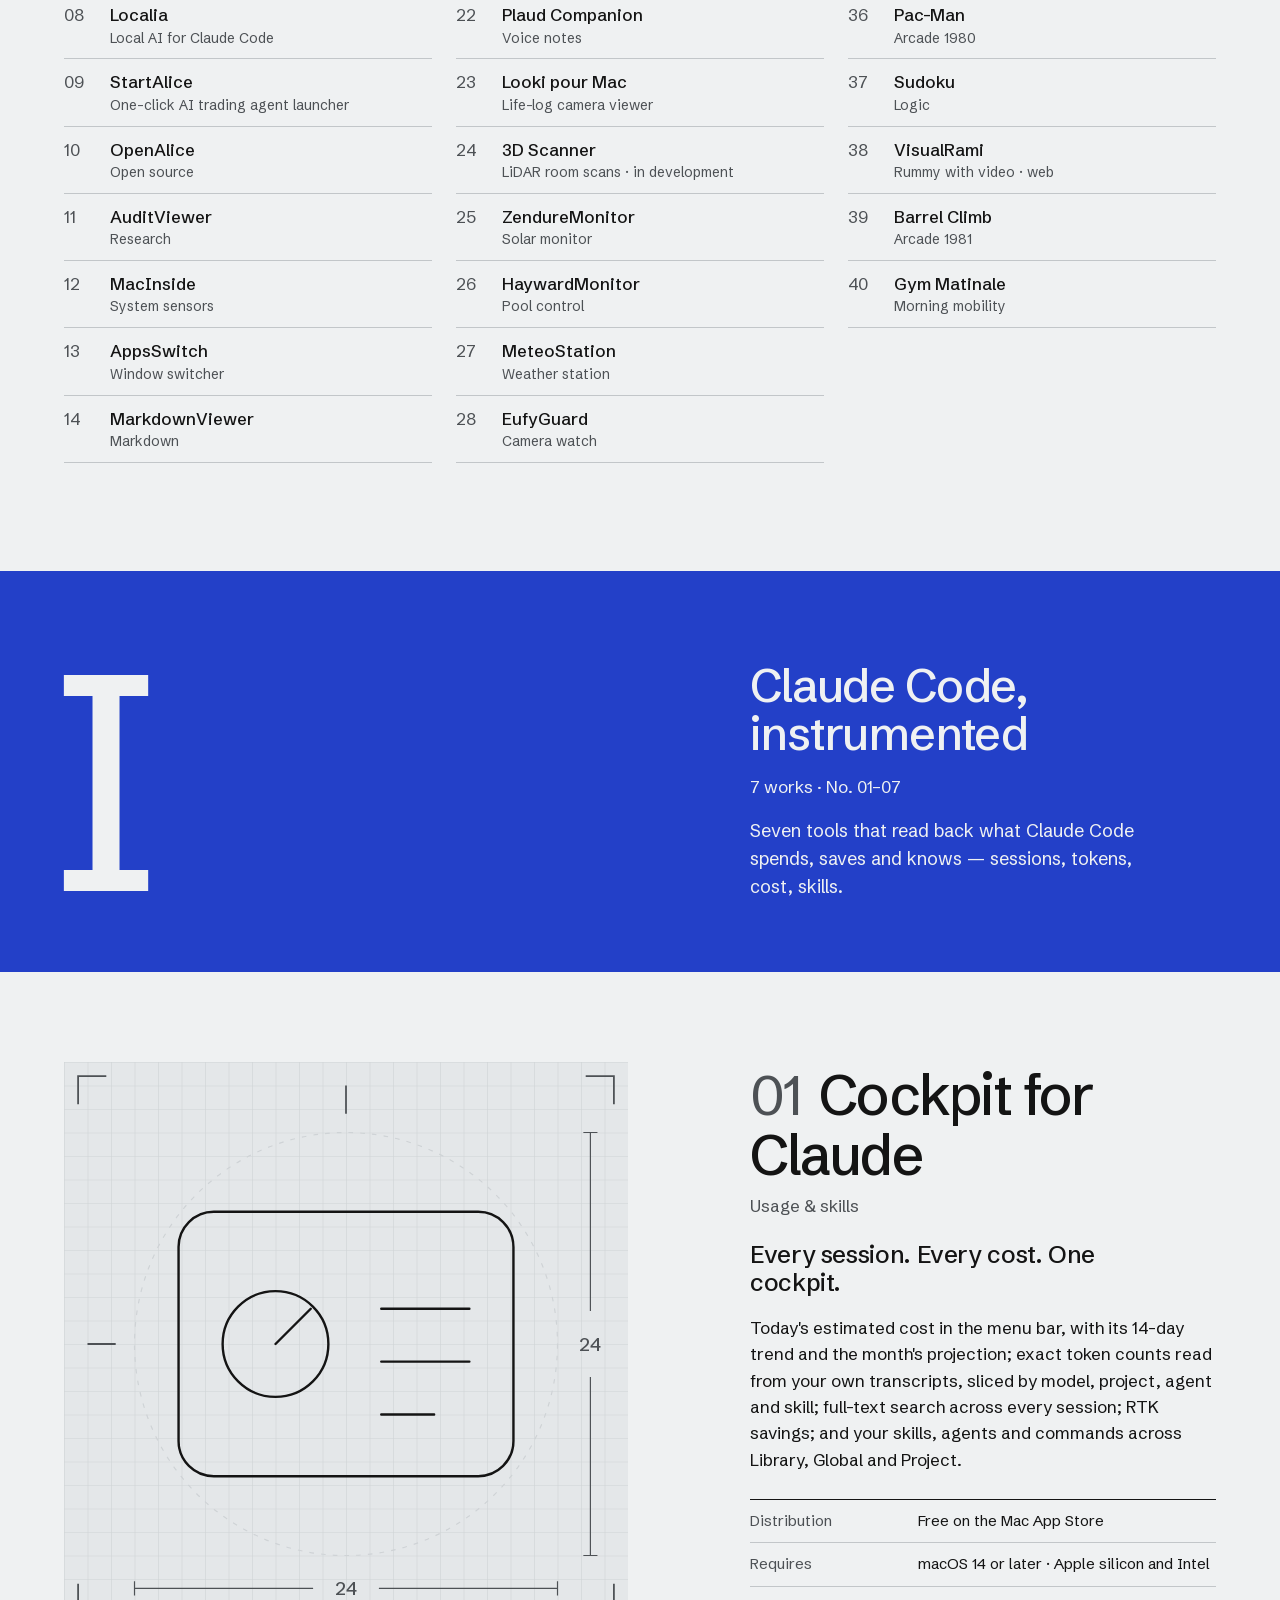
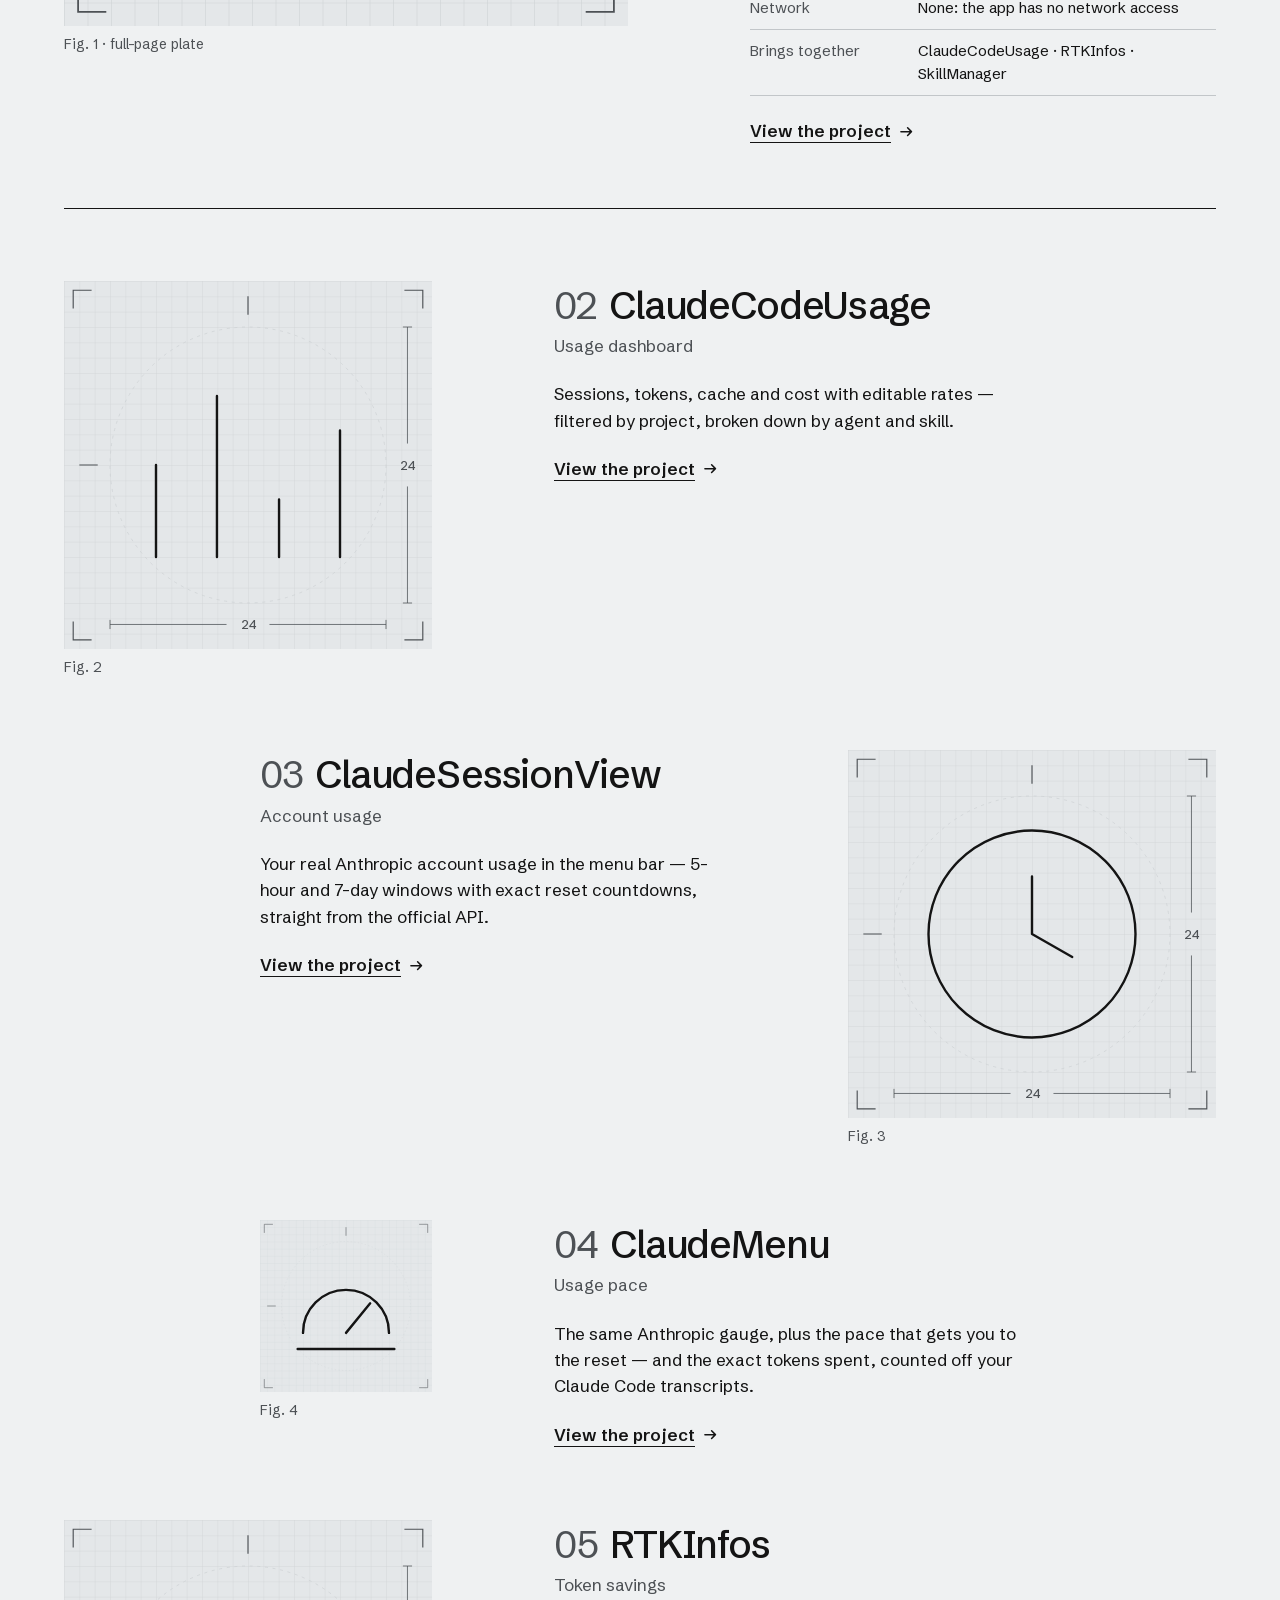
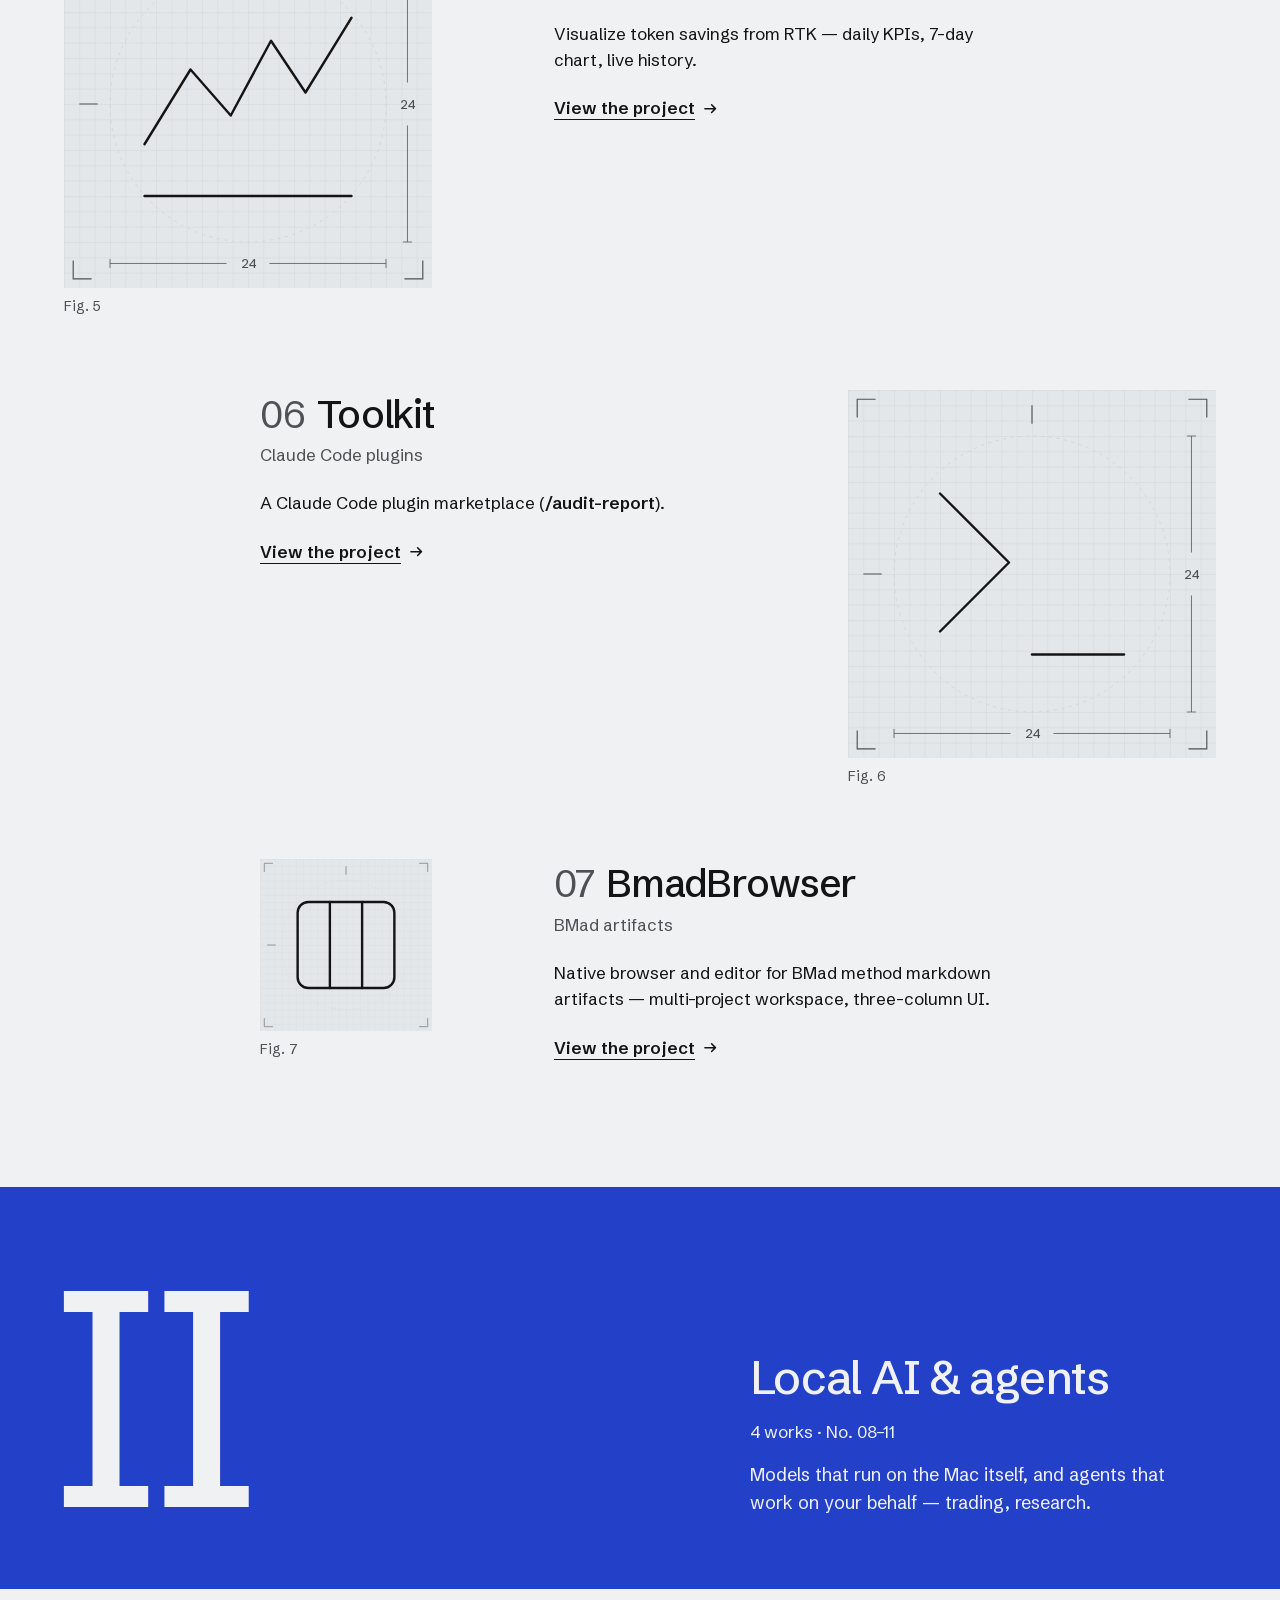
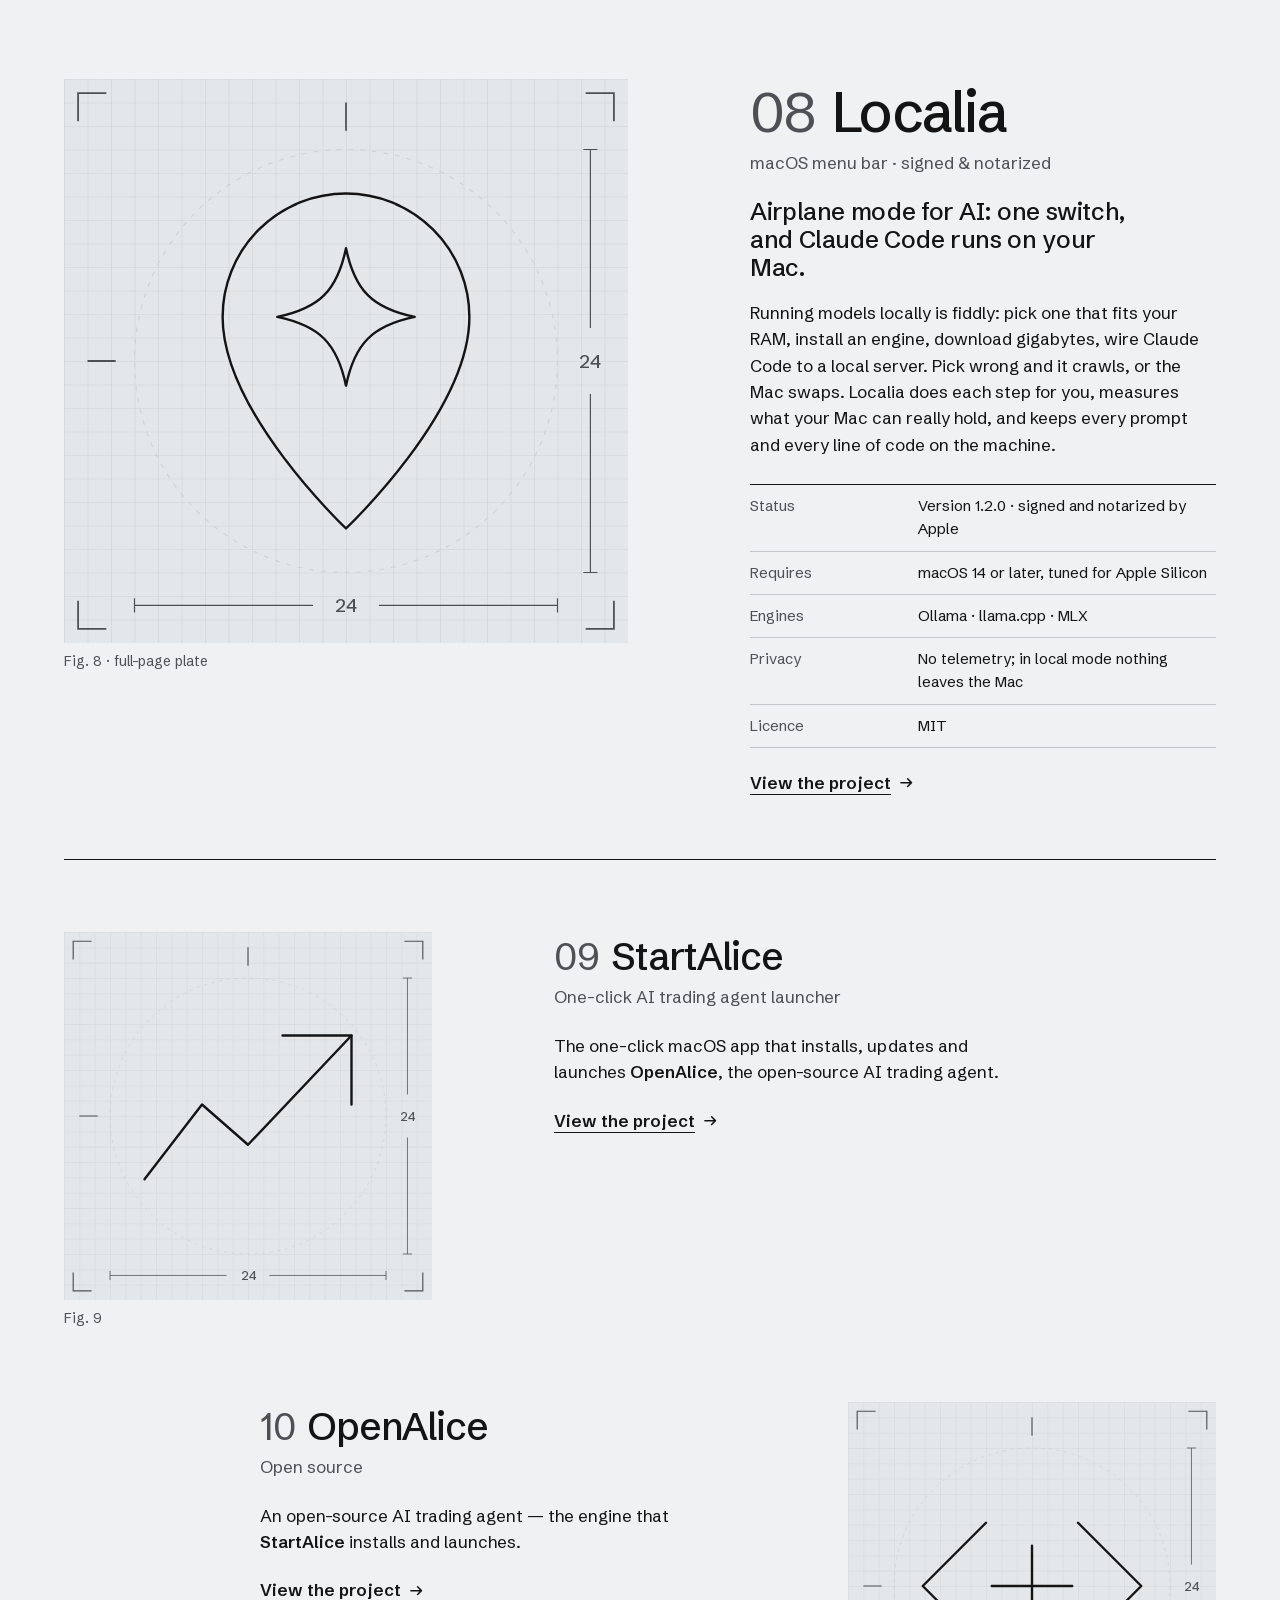
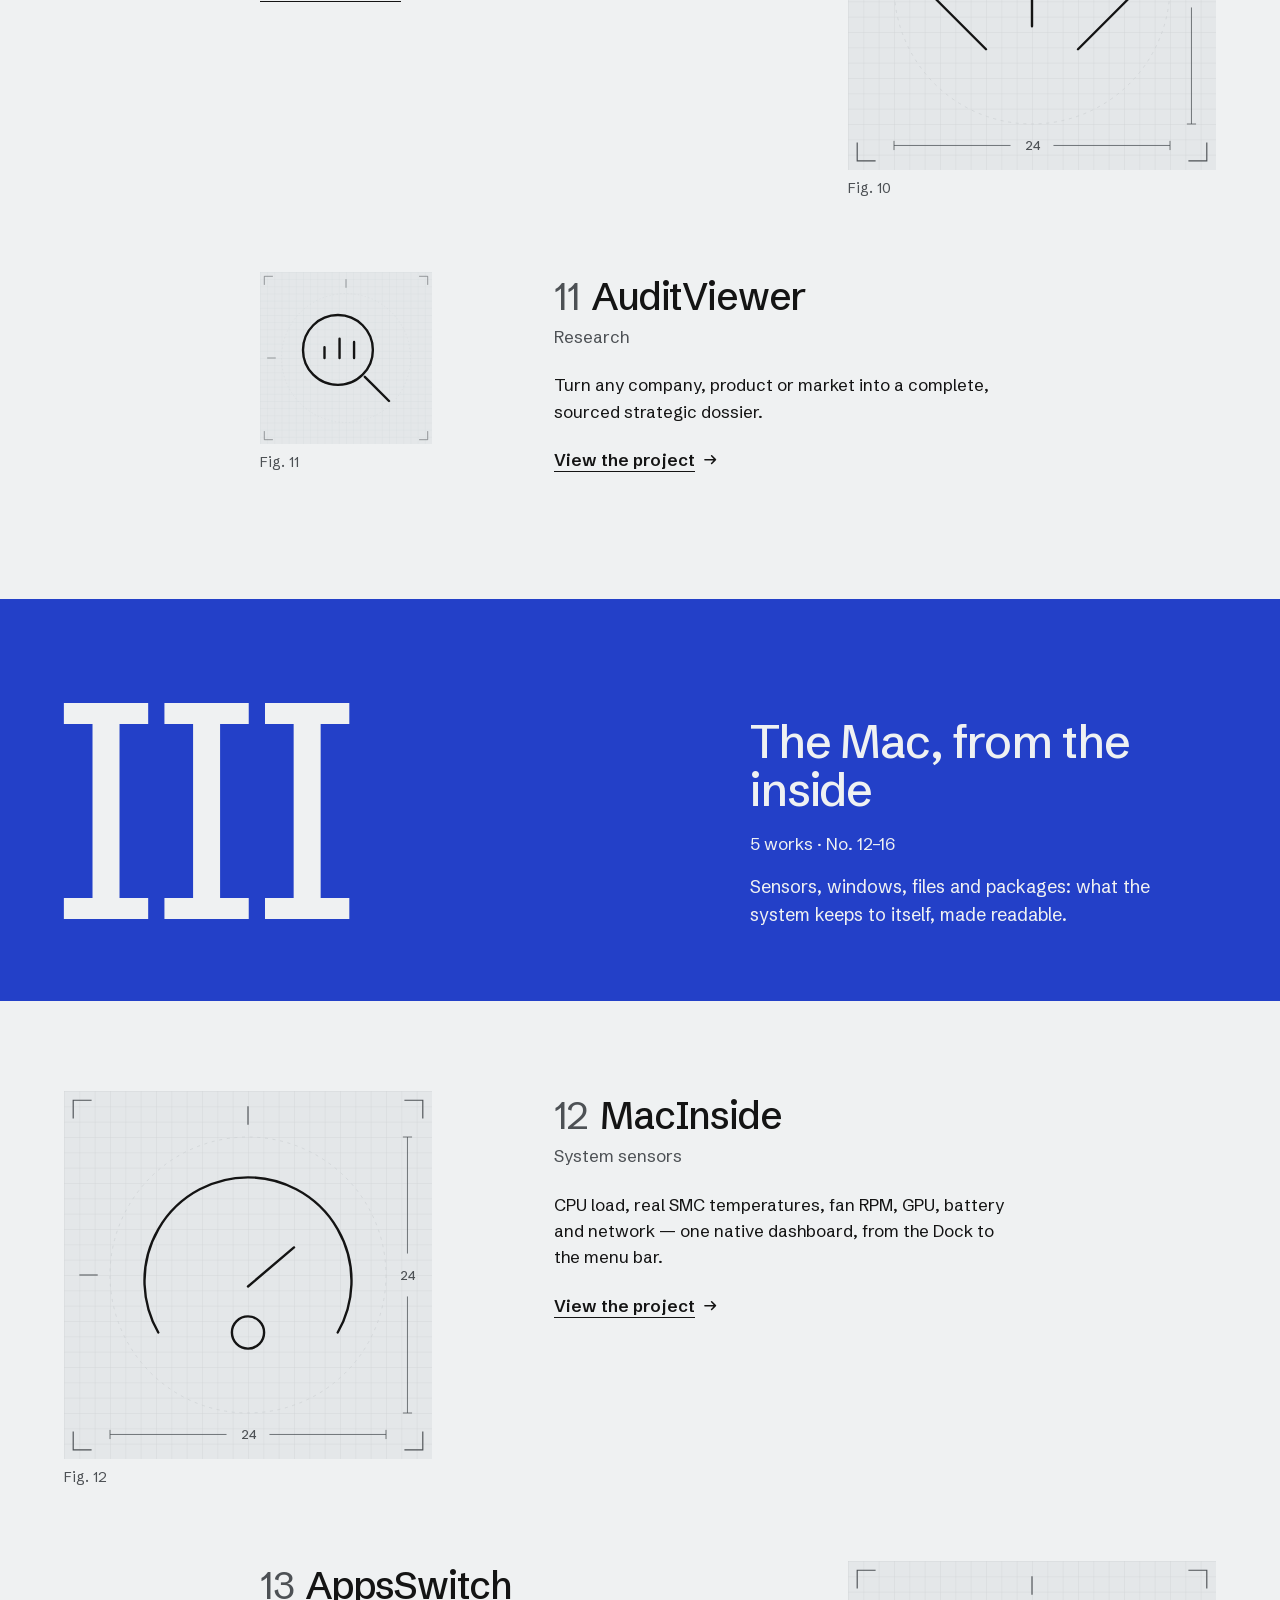
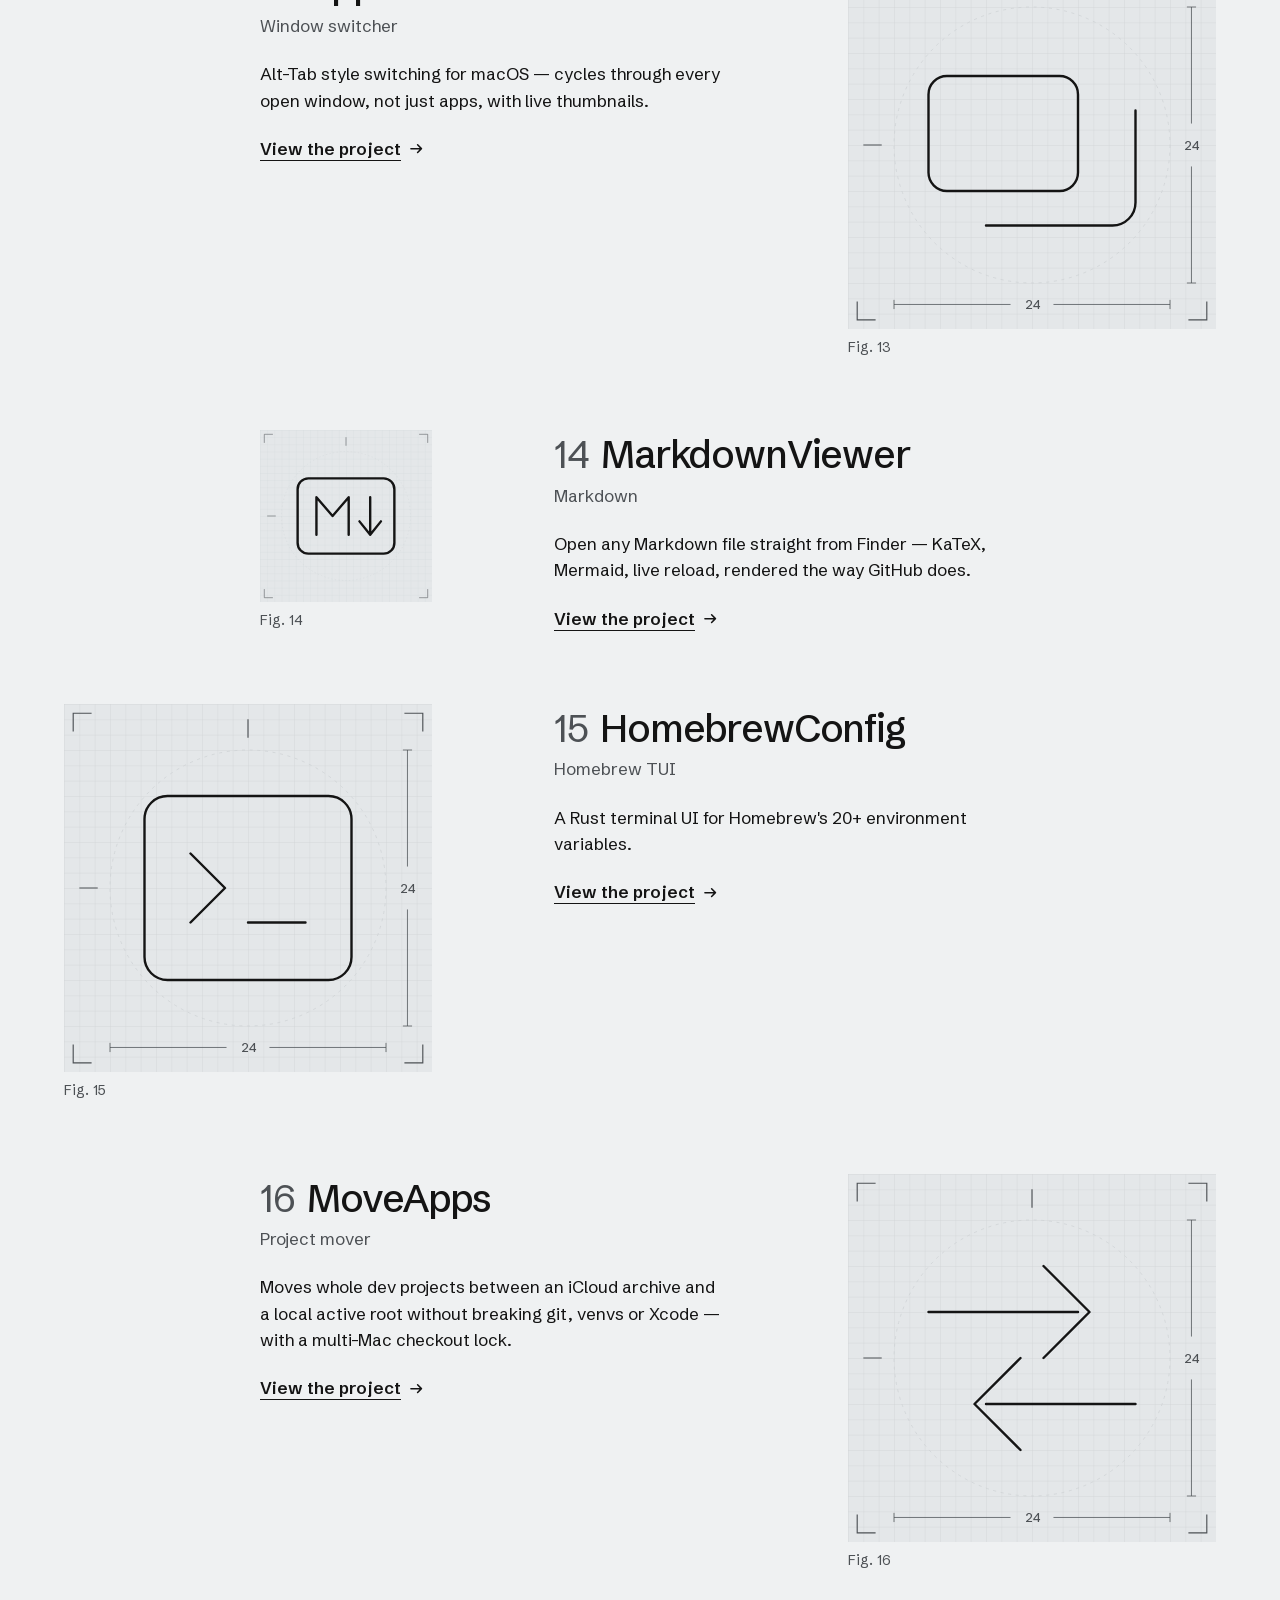
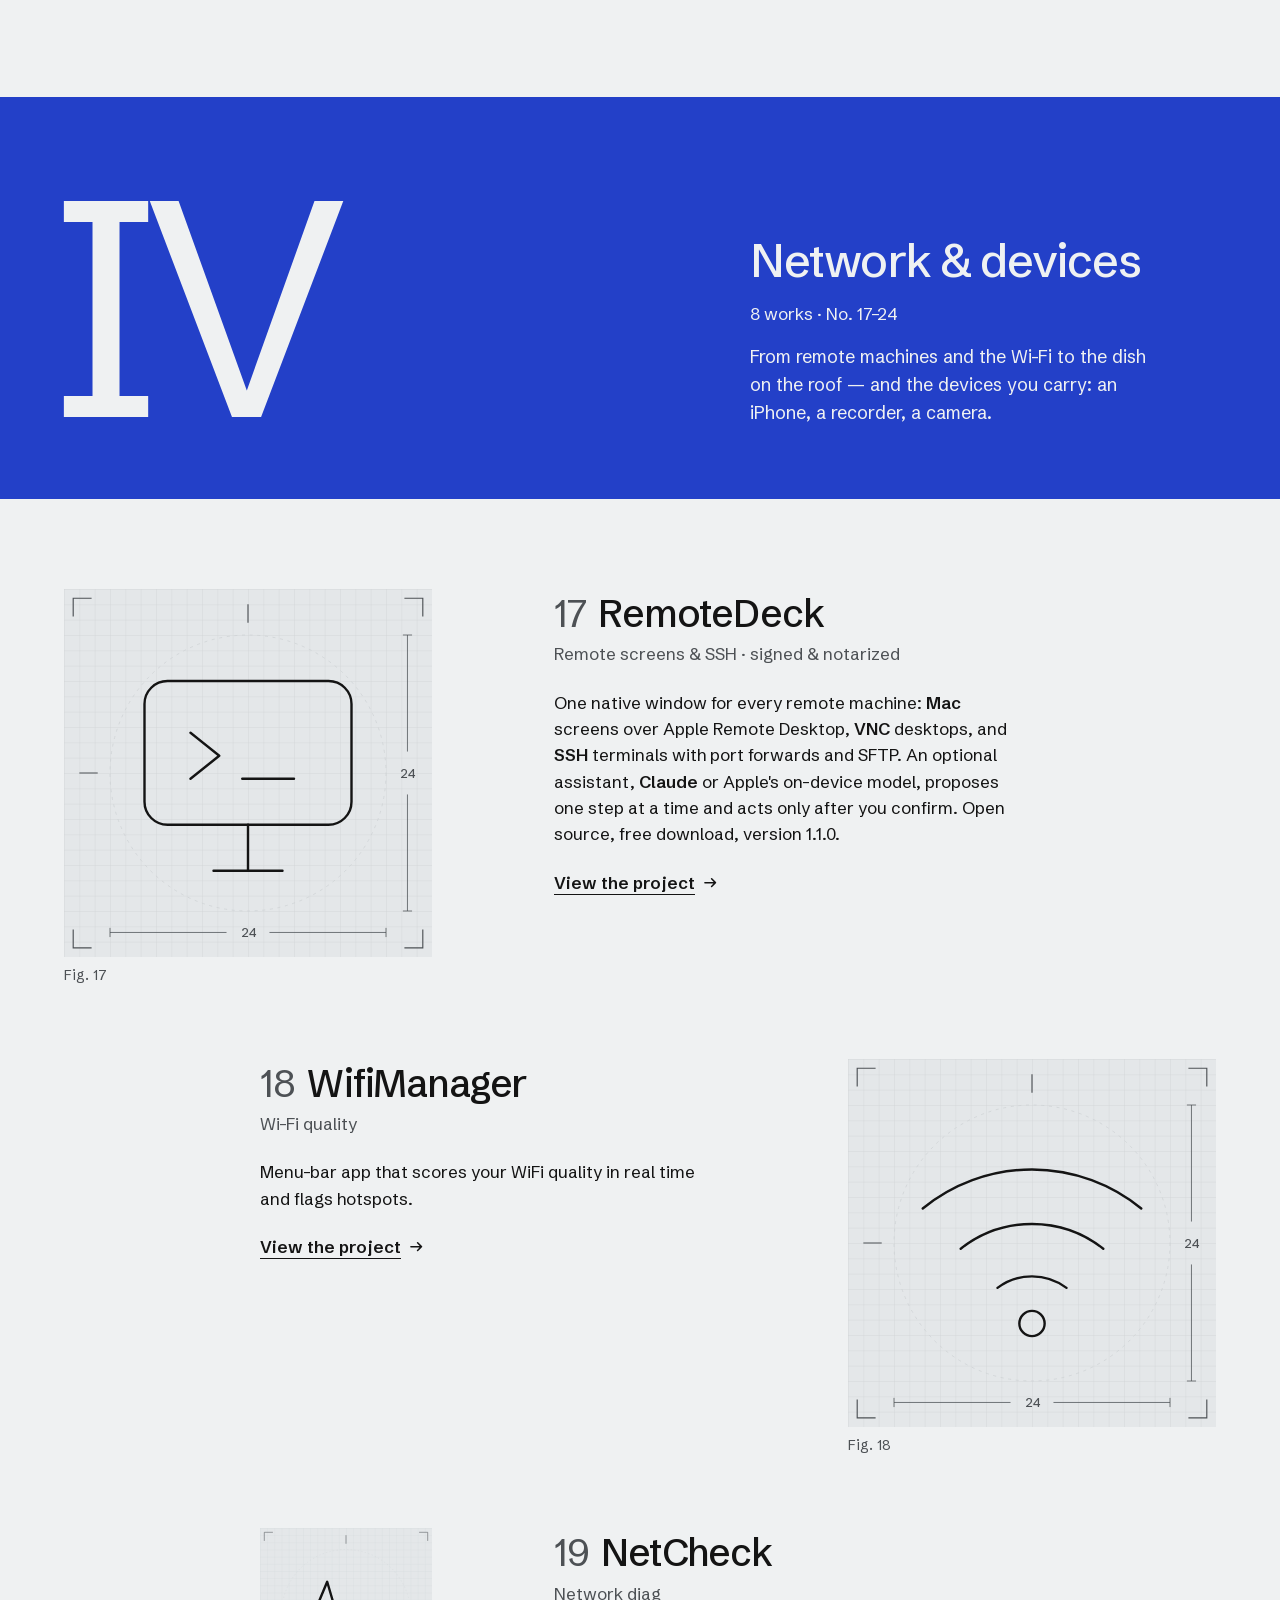
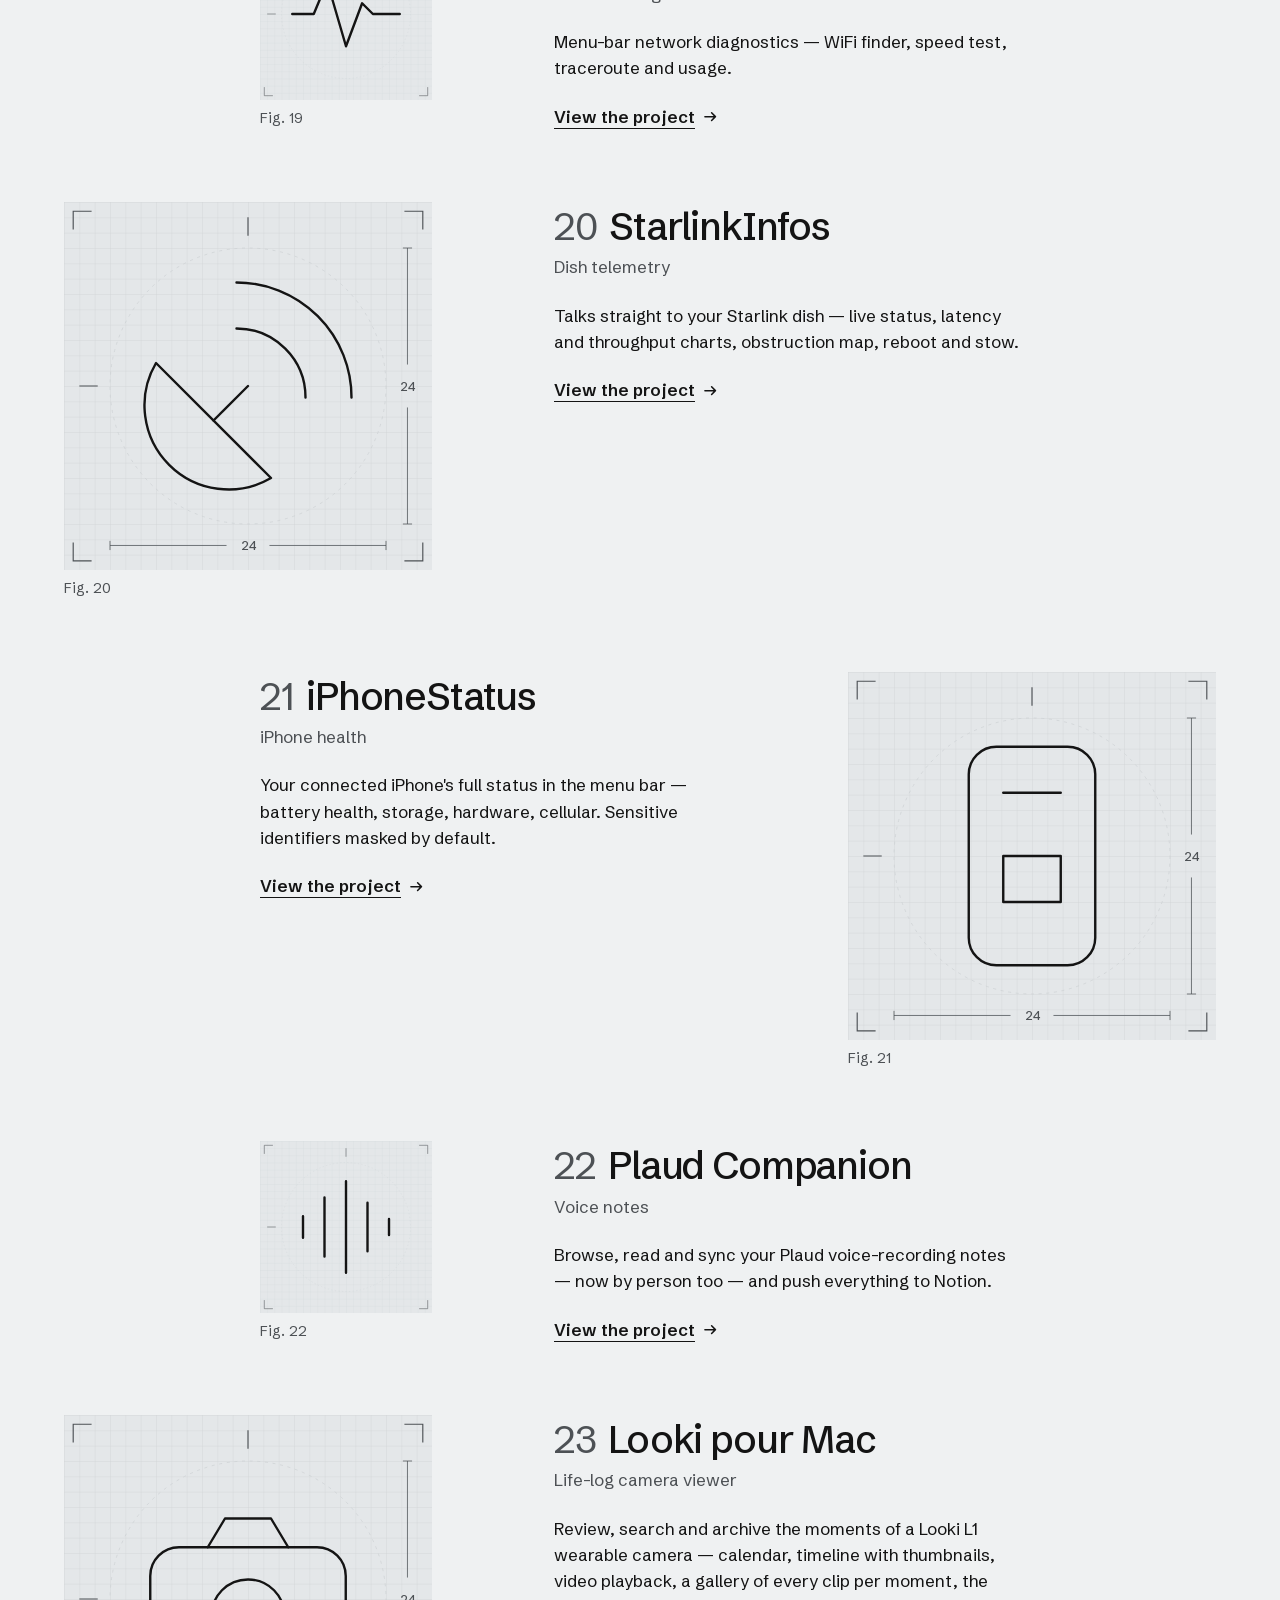
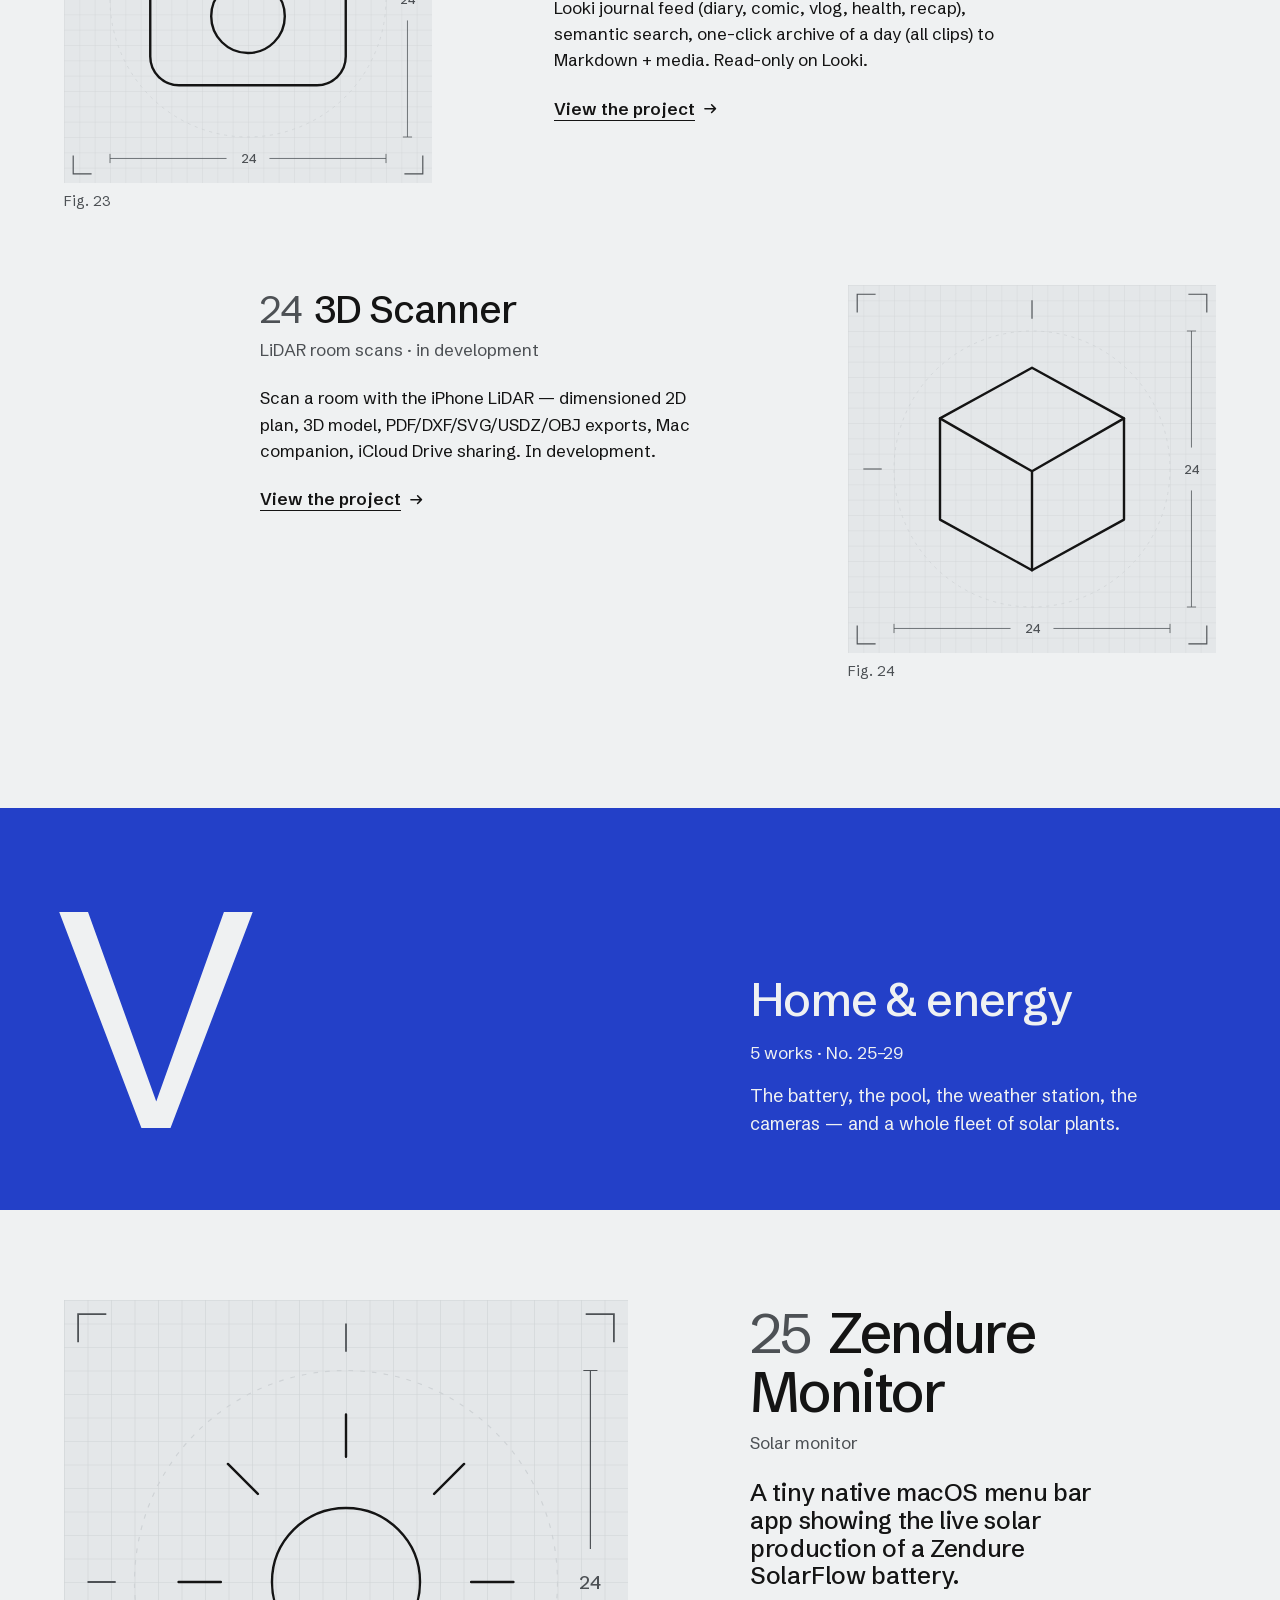
==== commit d3b7f378: "chore: rename AzurePim to AzPim (1.0) and fix its project link" ====
--- a/index.html
+++ b/index.html
@@ -4,7 +4,7 @@
 <meta charset="UTF-8">
 <meta name="viewport" content="width=device-width, initial-scale=1.0">
 <title>Vincent Lauriat — Native macOS instruments, open source</title>
-<meta name="description" content="Native, notarized macOS &amp; iOS apps and open-source AI tools by Vincent Lauriat: MacInside, TheNews, StartAlice, OpenAlice, MarkdownViewer, RemoteDeck, AppsSwitch, StarlinkInfos, iPhoneStatus, RTKInfos, ClaudeCodeUsage, ClaudeSessionView, ClaudeMenu, Cockpit for Claude, MailClassification, AuditViewer, NetCheck, WifiManager, BmadBrowser, Plaud Companion, Looki pour Mac, 3D Scanner, Gym Matinale, MoveApps, OSINT-index, HomebrewConfig, Toolkit, ZendureMonitor, HaywardMonitor, MeteoStation, EufyGuard, Solitaire, Space Invaders, Pac-Man, Sudoku, VisualRami, Barrel Climb, AzurePim, Localia.">
+<meta name="description" content="Native, notarized macOS &amp; iOS apps and open-source AI tools by Vincent Lauriat: MacInside, TheNews, StartAlice, OpenAlice, MarkdownViewer, RemoteDeck, AppsSwitch, StarlinkInfos, iPhoneStatus, RTKInfos, ClaudeCodeUsage, ClaudeSessionView, ClaudeMenu, Cockpit for Claude, MailClassification, AuditViewer, NetCheck, WifiManager, BmadBrowser, Plaud Companion, Looki pour Mac, 3D Scanner, Gym Matinale, MoveApps, OSINT-index, HomebrewConfig, Toolkit, ZendureMonitor, HaywardMonitor, MeteoStation, EufyGuard, Solitaire, Space Invaders, Pac-Man, Sudoku, VisualRami, Barrel Climb, AzPim, Localia.">
 <meta property="og:title" content="Vincent Lauriat — Native macOS instruments, open source">
 <meta property="og:description" content="Twenty-four native macOS instruments that surface what the system keeps to itself — plus six games. Signed, notarized, open source, no telemetry.">
 <meta property="og:type" content="website">
@@ -13,7 +13,7 @@
 <meta property="og:image:width" content="1200">
 <meta property="og:image:height" content="630">
 <meta name="twitter:card" content="summary_large_image">
-<meta name="theme-color" content="#101317">
+<meta name="theme-color" content="#eff1f2">
 <link rel="icon" type="image/svg+xml" href="assets/favicon.svg">
 <!-- Schibsted Grotesk (OFL), variable 400–900, sous-ensemble latin auto-hébergé : 47 Ko,
      la seule fonte de la page. Le chinois tombe sur la pile système de base.css. -->
@@ -50,6 +50,7 @@
   body{font-family:var(--sans);font-size:1.0625rem;line-height:1.55;color:var(--ink);background:var(--paper);
     -webkit-font-smoothing:antialiased;font-feature-settings:"tnum" 0}
   html body.lang-zh{font-family:var(--sans)}
+  html body.lang-zh .title h1{font-size:clamp(3rem,8.4vw,8.5rem);line-height:1}
   /* base.css redescend les h2 en chinois : on rétablit l'échelle du livre */
   html body.lang-zh .index h2{font-size:clamp(1.8rem,3.2vw,2.8rem)}
   html body.lang-zh .op-text h2{font-size:clamp(2rem,3.6vw,3.4rem)}
@@ -75,7 +76,10 @@
   .langs button:not(.on):hover{color:var(--ink)}
   .gh{text-decoration:none;display:inline-flex;align-items:center;min-height:44px}
 
-  /* ── Sommaire (sous la page de titre) ── */
+  /* ── Page de titre ── */
+  .title{padding:clamp(48px,9vh,112px) 0 clamp(56px,10vh,120px)}
+  .title h1{grid-column:1/-1;font-size:clamp(3.4rem,11.2vw,11.5rem);line-height:.88;letter-spacing:-.04em;font-weight:500}
+  .title h1 .sub{display:block;color:var(--ink-2);font-weight:400}
   .t-left{grid-column:1/7;margin-top:clamp(40px,7vh,88px)}
   .t-right{grid-column:8/-1;margin-top:clamp(40px,7vh,88px)}
   .thesis{font-size:clamp(1.6rem,2.6vw,2.4rem);line-height:1.12;font-weight:500;letter-spacing:-.02em;max-width:20ch}
@@ -207,78 +211,6 @@
   @media (prefers-reduced-motion: reduce){
     .dwg.pending .ic{clip-path:none}
   }
-
-  /* ══ PAGE DE TITRE DE NUIT ════════════════════════════════════════════
-     Plein écran, sombre, une épure tracée en fond (SVG, ~1 Ko, aucune vidéo).
-     Le livre clair reprend au sommaire ; le titre courant suit (body.on-hero). */
-  .hero{position:relative;min-height:calc(100svh - 57px);display:flex;overflow:hidden}
-  .hero-in{position:relative;z-index:1;display:flex;flex-direction:column;justify-content:space-between;
-    width:100%;padding-top:clamp(24px,4vh,48px);padding-bottom:clamp(28px,5vh,56px);gap:40px}
-  .h-band{display:grid;grid-template-columns:repeat(12,minmax(0,1fr));column-gap:var(--col);align-items:start}
-  .h-lede{grid-column:1/6;max-width:44ch;font-size:1rem}
-  .h-fact{grid-column:9/-1;justify-self:end;text-align:right;display:flex;align-items:flex-start;gap:14px}
-  .h-fact .fig{font-size:clamp(2.6rem,4.4vw,4rem);line-height:.82;letter-spacing:-.04em;font-weight:500}
-  .h-fact .fig-l{font-size:.9375rem;line-height:1.3;text-align:left;color:var(--ink-2)}
-  .kicker{font-size:.8125rem;letter-spacing:.08em;text-transform:uppercase;color:var(--ink-2);margin-bottom:clamp(16px,2.5vh,28px)}
-  body.lang-zh .kicker{letter-spacing:.04em}
-  .kicker .br{text-transform:none;letter-spacing:.02em}
-  .hero h1{font-size:clamp(3.2rem,11.6vw,12rem);line-height:.85;letter-spacing:-.045em;font-weight:500;margin-left:-.04em}
-  .hero h1 .sub{display:block;font-weight:400}
-  html body.lang-zh .hero h1{font-size:clamp(3rem,8.4vw,8.5rem);line-height:1}
-  .h-foot{display:grid;grid-template-columns:repeat(12,minmax(0,1fr));column-gap:var(--col);align-items:end;margin-top:clamp(28px,5vh,56px)}
-  .h-foot .thesis{grid-column:1/7;max-width:22ch}
-  .cta{grid-column:9/-1;justify-self:end;display:inline-flex;align-items:center;gap:12px;min-height:44px;
-    font-weight:600;text-decoration:none;transition:color .25s ease}
-  .cta .arw{transition:transform .3s cubic-bezier(.3,.7,.2,1)}
-  .cta:hover .arw,.cta:focus-visible .arw{transform:translateY(4px)}
-  .contents-sec{padding:clamp(56px,9vh,104px) 0 clamp(56px,10vh,120px)}
-  .contents-sec .t-left,.contents-sec .t-right{margin-top:0}
-
-  /* le reflet : background-clip:text sur un dégradé, sans bibliothèque */
-  .shine{background-repeat:no-repeat;-webkit-background-clip:text;background-clip:text;
-    -webkit-text-fill-color:transparent;color:transparent}
-  .shine span{-webkit-text-fill-color:transparent}
-
-  @media (max-width:960px){
-    .h-lede{grid-column:1/8} .h-fact{grid-column:8/-1}
-    .h-foot .thesis{grid-column:1/-1} .cta{grid-column:1/-1;justify-self:start;margin-top:20px}
-  }
-  @media (max-width:600px){
-    .h-band{row-gap:20px}
-    .h-lede{grid-column:1/-1;font-size:.9375rem}
-    .h-fact{grid-column:1/-1;justify-self:start;text-align:left}
-    .hero h1{font-size:clamp(2.6rem,13.4vw,4rem)}
-    .kicker{font-size:.75rem}
-  }
-
-  .hero{--n-bg:#101317;--n-ink:#eef0f2;--n-ink2:#a9b0b8;--n-line:#262b31;--n-blue:#8ea0ff;
-    background:var(--n-bg);color:var(--n-ink)}
-  .hero .kicker,.hero .h-fact .fig-l{color:var(--n-ink2)}
-  .hero .h-lede{color:var(--n-ink2)}
-  .hero :focus-visible{outline-color:var(--n-blue)}
-  /* l'épure : trame + tracés de construction, redessinés lentement en boucle */
-  .blueprint{position:absolute;inset:0;width:100%;height:100%;z-index:0}
-  .blueprint .tr{fill:none;stroke:var(--n-blue);stroke-width:1;vector-effect:non-scaling-stroke;opacity:.38;
-    stroke-dasharray:1;stroke-dashoffset:1;animation:plot 14s cubic-bezier(.65,0,.35,1) infinite}
-  .blueprint .tr:nth-of-type(2){animation-delay:1.2s} .blueprint .tr:nth-of-type(3){animation-delay:2.4s}
-  .blueprint .tr:nth-of-type(4){animation-delay:3.6s} .blueprint .tr:nth-of-type(5){animation-delay:4.8s}
-  @keyframes plot{0%{stroke-dashoffset:1}35%,75%{stroke-dashoffset:0}100%{stroke-dashoffset:-1}}
-  .blueprint-fade{position:absolute;inset:0;z-index:0;background:linear-gradient(180deg,transparent 40%,var(--n-bg) 96%)}
-  /* le reflet continu du prompt, ralenti : bleu clair, éclat blanc, 6 s */
-  .shine{background-image:linear-gradient(100deg,var(--n-blue) 0 40%,#fff 50%,var(--n-blue) 60% 100%);
-    background-size:200% 100%;background-repeat:repeat-x;animation:sweep 6s linear infinite}
-  @keyframes sweep{from{background-position:200% 0}to{background-position:0 0}}
-  .cta{color:var(--n-bg);background:var(--n-ink);padding:0 22px;transition:background .25s ease}
-  .cta:hover,.cta:focus-visible{background:#fff}
-  .cta:hover .arw,.cta:focus-visible .arw{transform:translateY(3px)}
-  /* le titre courant passe en nuit tant que la page de titre est à l'écran */
-  body.on-hero .running{background:var(--n-bg,#101317);color:#eef0f2;border-color:#262b31;transition:background .3s ease,color .3s ease}
-  body.on-hero .langs button{color:#a9b0b8} body.on-hero .langs button.on,body.on-hero .langs button:hover{color:#eef0f2}
-  .running{transition:background .3s ease,color .3s ease}
-  @media (prefers-reduced-motion: reduce){
-    .blueprint .tr{animation:none;stroke-dashoffset:0}
-    .shine{animation:none;background:none;-webkit-text-fill-color:var(--n-blue);color:var(--n-blue)}
-  }
 </style>
 <script defer src="/vl.js"></script>
 </head>
@@ -291,10 +223,8 @@
      plate with crop marks; full-bleed cobalt chapter openers with a large roman numeral.
      STORY: the visitor reads the author's name and thesis, finds a work in the contents or
      the index, reads its plate and caption, opens its project page; peers read the rigour.
-     FIRST VIEWPORT: a full-screen night title page — running head in night; lede left and the
-     countable fact (40 works, 24 native instruments) right; a blueprint plotted in the background;
-     kicker, author name at display scale, "Works" under a slow light sweep; thesis left and the
-     "Open the contents" button right. The light book resumes at the contents.
+     FIRST VIEWPORT: running head; author name across the page at display scale; thesis and
+     lede left; contents with work ranges and the index link right.
      FORM: architect's monograph — pinned by Vincent on 2026-10-12 after the teletext build,
      superseding the roll of seed c3721d9a.
      FINISH: unreviewed and undocumented is unfinished; this build ends with the finish
@@ -338,37 +268,18 @@
 
 <main id="top">
 
-  <section class="hero" aria-labelledby="h-title">
-    <svg class="blueprint" viewBox="0 0 1600 900" preserveAspectRatio="xMidYMid slice" aria-hidden="true" focusable="false">
-      <defs><pattern id="ngrid" width="40" height="40" patternUnits="userSpaceOnUse">
-        <path d="M40 0H0V40" fill="none" stroke="#1c2126" stroke-width="1"/></pattern></defs>
-      <rect width="1600" height="900" fill="url(#ngrid)"/>
-      <circle class="tr" pathLength="1" cx="1260" cy="470" r="300"/>
-      <circle class="tr" pathLength="1" cx="1260" cy="470" r="190"/>
-      <path class="tr" pathLength="1" d="M820 470H1600M1260 180V900"/>
-      <path class="tr" pathLength="1" d="M1040 250L1480 690M1480 250L1040 690"/>
-      <rect class="tr" pathLength="1" x="1110" y="320" width="300" height="300"/>
-    </svg>
-    <div class="blueprint-fade"></div>
-    <div class="wrap hero-in">
-      <div class="h-band">
-        <p class="h-lede"><span class="en">Sensors, fan speed, window stack, bandwidth, token spend, iPhone health — the system measures all of it and surfaces almost none of it. Each work in this book is a shipped instrument that reads it back.</span><span class="fr">Capteurs, ventilateurs, pile de fenêtres, bande passante, tokens, santé de l'iPhone — le système mesure tout et n'en montre presque rien. Chaque réalisation de ce livre est un instrument livré qui le donne à lire.</span><span class="zh">感測器、風扇轉速、視窗堆疊、頻寬、token 用量、iPhone 健康度——系統全都測量了，卻幾乎什麼都不顯示。本書的每一件作品，都是一件已出廠、把數據讀回來的儀器。</span></p>
-        <p class="h-fact"><span class="fig num">40</span><span class="fig-l"><span class="en">works, 24 of them native<br>Swift instruments</span><span class="fr">réalisations, dont 24 instruments<br>Swift natifs</span><span class="zh">件作品，其中 24 件<br>為原生 Swift 儀器</span></span></p>
+  <section class="title" aria-labelledby="h-title">
+    <div class="wrap g12">
+      <h1 id="h-title">Vincent Lauriat<span class="sub"><span class="en">Works</span><span class="fr">Réalisations</span><span class="zh">作品</span></span></h1>
+      <div class="t-left">
+        <p class="thesis"><span class="en">Your Mac knows more than it shows.</span><span class="fr">Votre Mac en sait plus qu'il n'en montre.</span><span class="zh">你的 Mac 知道的，遠比它顯示的多。</span></p>
+        <p class="lede"><span class="en">Sensors, fan speed, window stack, bandwidth, token spend, iPhone health — the system measures all of it and surfaces almost none of it. Each work in this book is a shipped instrument that reads it back.</span><span class="fr">Capteurs, ventilateurs, pile de fenêtres, bande passante, tokens, santé de l'iPhone — le système mesure tout et n'en montre presque rien. Chaque réalisation de ce livre est un instrument livré qui le donne à lire.</span><span class="zh">感測器、風扇轉速、視窗堆疊、頻寬、token 用量、iPhone 健康度——系統全都測量了，卻幾乎什麼都不顯示。本書的每一件作品，都是一件已出廠、把數據讀回來的儀器。</span></p>
+        <!-- Règle de comptage : 24 = apps macOS natives Swift — jeux, outils web, OpenAlice (agent),
+             HomebrewConfig (TUI Rust), Toolkit (plugins) et MailClassification (.NET) exclus.
+             À CHAQUE AJOUT DE PROJET : vérifier ce compte, le chapitre, l'index, la meta description
+             et og:description. -->
+        <p class="colophon-line"><span class="en">Twenty-four native macOS instruments, written in Swift, signed &amp; notarized — no telemetry, MIT licensed, apps in English and French.</span><span class="fr">Vingt-quatre instruments macOS natifs, écrits en Swift, signés &amp; notarisés — zéro télémétrie, licence MIT, apps en anglais et en français.</span><span class="zh">二十四件原生 macOS 儀器，以 Swift 撰寫、已簽章公證——零遙測、MIT 授權，應用程式提供英文與法文。</span></p>
       </div>
-      <div class="h-main">
-        <p class="kicker"><span class="en">Native <span class="br">macOS</span> instruments · signed &amp; notarized · 2023–2026</span><span class="fr">Instruments <span class="br">macOS</span> natifs · signés &amp; notarisés · 2023–2026</span><span class="zh">原生 <span class="br">macOS</span> 儀器 · 已簽章公證 · 2023–2026</span></p>
-        <h1 id="h-title">Vincent Lauriat<span class="sub"><span class="shine"><span class="en">Works</span><span class="fr">Réalisations</span><span class="zh">作品</span></span></span></h1>
-        <div class="h-foot">
-          <p class="thesis"><span class="en">Your Mac knows more than it shows.</span><span class="fr">Votre Mac en sait plus qu'il n'en montre.</span><span class="zh">你的 Mac 知道的，遠比它顯示的多。</span></p>
-          <a class="cta" href="#contents"><span class="en">Open the contents</span><span class="fr">Ouvrir le sommaire</span><span class="zh">開啟目錄</span><svg class="arw" viewBox="0 0 16 16" aria-hidden="true" focusable="false"><path d="M8 2v11M4 9l4 4 4-4"/></svg></a>
-        </div>
-      </div>
-    </div>
-  </section>
-
-  <section class="contents-sec" id="contents" aria-labelledby="h-contents">
-    <div class="wrap g12">
-      <div class="t-left"><p class="colophon-line"><span class="en">Twenty-four native macOS instruments, written in Swift, signed &amp; notarized — no telemetry, MIT licensed, apps in English and French.</span><span class="fr">Vingt-quatre instruments macOS natifs, écrits en Swift, signés &amp; notarisés — zéro télémétrie, licence MIT, apps en anglais et en français.</span><span class="zh">二十四件原生 macOS 儀器，以 Swift 撰寫、已簽章公證——零遙測、MIT 授權，應用程式提供英文與法文。</span></p></div>
       <nav class="t-right" aria-labelledby="h-contents">
         <p class="lbl" id="h-contents"><span class="en">Contents</span><span class="fr">Sommaire</span><span class="zh">目錄</span></p>
         <ul class="contents">
@@ -421,7 +332,7 @@
           <li><a href="#w30"><span class="ino">30</span><span class="inm">The<wbr>News</span><span class="irl">macOS · iOS</span></a></li>
           <li><a href="#w31"><span class="ino">31</span><span class="inm">Mail<wbr>Classification</span><span class="irl"><span class="en">Mail + add-in</span><span class="fr">Mail + complément</span><span class="zh">郵件＋增益集</span></span></a></li>
           <li><a href="#w32"><span class="ino">32</span><span class="inm">OSINT-index</span><span class="irl"><span class="en">OSINT catalog</span><span class="fr">Catalogue OSINT</span><span class="zh">OSINT 目錄</span></span></a></li>
-          <li><a href="#w33"><span class="ino">33</span><span class="inm">Azure<wbr>Pim</span><span class="irl"><span class="en">Azure PIM roles · in development</span><span class="fr">Rôles Azure PIM · en développement</span><span class="zh">Azure PIM 角色 · 開發中</span></span></a></li>
+          <li><a href="#w33"><span class="ino">33</span><span class="inm">Az<wbr>Pim</span><span class="irl"><span class="en">Microsoft PIM roles</span><span class="fr">Rôles Microsoft PIM</span><span class="zh">Microsoft PIM 角色</span></span></a></li>
           <li><a href="#w34"><span class="ino">34</span><span class="inm">Solitaire</span><span class="irl"><span class="en">Klondike</span><span class="fr">Klondike</span><span class="zh">克朗代克</span></span></a></li>
           <li><a href="#w35"><span class="ino">35</span><span class="inm">Space Invaders</span><span class="irl"><span class="en">Arcade 1978</span><span class="fr">Arcade 1978</span><span class="zh">街機 1978</span></span></a></li>
           <li><a href="#w36"><span class="ino">36</span><span class="inm">Pac-Man</span><span class="irl"><span class="en">Arcade 1980</span><span class="fr">Arcade 1980</span><span class="zh">街機 1980</span></span></a></li>
@@ -881,10 +792,10 @@
       </a>
     </article>
     <article class="work wc" id="w33">
-      <a class="wl" href="https://vincentlauriat.github.io/AzurePim/" target="_blank" rel="noopener">
+      <a class="wl" href="https://vincentlauriat.github.io/AzPim/" target="_blank" rel="noopener">
         <figure class="plate"><svg class="dwg" viewBox="0 0 240 240" aria-hidden="true" focusable="false"><rect width="240" height="240" fill="url(#grid)"/><use href="#marks"/><use class="dims" href="#dims"/><g class="ic" transform="translate(30 30) scale(7.5)"><path d="M12 3l7.5 2.8v5.6c0 4.7-3.2 8.4-7.5 9.9-4.3-1.5-7.5-5.2-7.5-9.9V5.8z"/><circle cx="12" cy="11.8" r="4"/><path d="M12 9.6v2.2l1.6 1"/></g></svg><figcaption>Fig. 33</figcaption></figure>
         <div class="cap">
-          <h3 class="wn"><span class="wno">33</span>Azure<wbr>Pim</h3>
+          <h3 class="wn"><span class="wno">33</span>Az<wbr>Pim</h3>
           <p class="role"><span class="en">macOS menu bar · signed &amp; notarized</span><span class="fr">Barre de menus macOS · signé &amp; notarisé</span><span class="zh">macOS 選單列 · 已簽章與公證</span></p>
           <p class="desc"><span class="en">Your Microsoft PIM roles one click away: the menu bar counts what is active and when it ends, activates with the justification pre-filled, warns before a role drops and extends it. Azure resources, Entra roles and PIM groups; talks only to Microsoft.</span><span class="fr">Vos rôles Microsoft PIM à un clic : la barre de menus compte ce qui est actif et quand ça se termine, active avec la justification préremplie, prévient avant qu'un rôle ne tombe et le prolonge. Ressources Azure, rôles Entra et groupes PIM ; ne parle qu'à Microsoft.</span><span class="zh">你的 Microsoft PIM 角色一鍵即達：選單列顯示哪些已啟用、何時結束，自動帶入理由即可啟用，角色到期前提醒並可延長。涵蓋 Azure 資源、Entra 角色與 PIM 群組；只與 Microsoft 通訊。</span></p>
           <span class="go"><span class="en">View the project</span><span class="fr">Voir le projet</span><span class="zh">查看專案</span><svg class="arw" viewBox="0 0 16 16" aria-hidden="true" focusable="false"><path d="M2 8h11M9 4l4 4-4 4"/></svg></span>
@@ -1075,14 +986,5 @@
     setLang(saved||(n==='zh'?'zh':(n==='fr'?'fr':'en')));
   })();
 </script>
-
-<script>
-  /* le titre courant prend la nuit tant que la page de titre occupe le haut */
-  (function(){
-    var h=document.querySelector('.hero'); if(!h||!('IntersectionObserver' in window)) return;
-    new IntersectionObserver(function(e){ document.body.classList.toggle('on-hero', e[0].intersectionRatio>0.08); },
-      {rootMargin:'-56px 0px 0px 0px',threshold:[0,0.08,1]}).observe(h);
-  })();
-</script>
 </body>
 </html>
